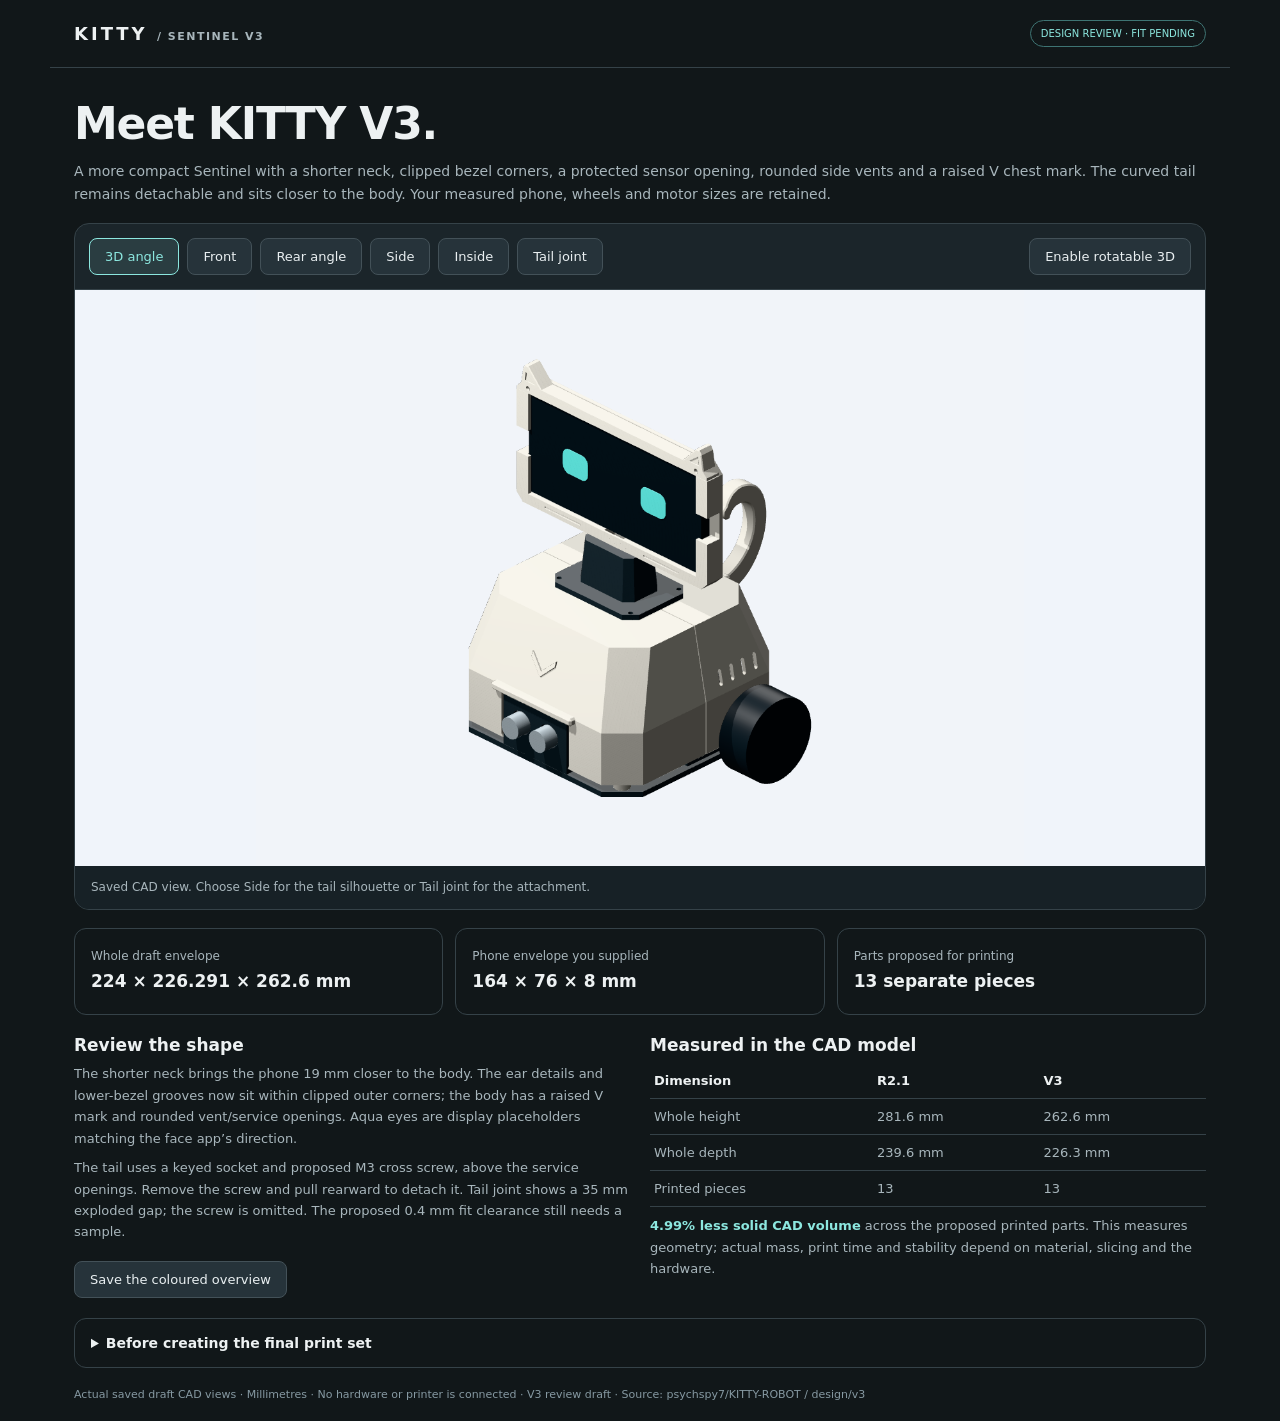
==== design/v3/review/index.html @ 89db3e9a "Build compact KITTY V3 with measured geometry improvements" ====
<!doctype html>
<html lang="en">
<head>
<meta charset="utf-8">
<meta name="viewport" content="width=device-width,initial-scale=1">
<title>KITTY V3 · Compact Sentinel</title>
<style>
:root{font-family:system-ui,-apple-system,"Segoe UI",sans-serif;color:#edf1f2;background:#111719;--amber:#8ce7df;--muted:#a8b6bc;--line:#354248}
*{box-sizing:border-box}body{margin:0}header,main,footer{max-width:1180px;margin:auto;padding:20px 24px}header{display:flex;align-items:center;justify-content:space-between;border-bottom:1px solid var(--line);gap:12px}.brand{font-size:18px;letter-spacing:3px;font-weight:750}.brand small{font-size:11px;color:var(--muted);letter-spacing:1.5px}.badge{font-size:10px;color:var(--amber);border:1px solid #3e7473;border-radius:30px;padding:7px 10px;white-space:nowrap}h1{font-size:clamp(28px,5vw,44px);line-height:1.1;letter-spacing:-1.2px;margin:12px 0}p{font-size:14px;line-height:1.6;color:var(--muted);margin:8px 0}.intro{margin-bottom:18px}.review{border:1px solid var(--line);border-radius:15px;overflow:hidden;background:#1b252a}.view-radio{position:absolute;opacity:0;pointer-events:none}.views{display:flex;flex-wrap:wrap;align-items:center;gap:8px;padding:14px;border-bottom:1px solid var(--line)}button,.views label,a.save{font:inherit;font-size:13px;border:1px solid #435158;border-radius:8px;padding:10px 15px;color:#e9eff1;background:#26333a;cursor:pointer;text-decoration:none}button:hover,.views label:hover,a.save:hover{border-color:var(--amber)}button:disabled{opacity:.55;cursor:default}button:focus-visible,a:focus-visible,.view-radio:focus-visible~.views{outline:3px solid var(--amber);outline-offset:3px}.views .spacer{flex:1}#view-iso:checked~.views label[for=view-iso],#view-front:checked~.views label[for=view-front],#view-rear:checked~.views label[for=view-rear],#view-inside:checked~.views label[for=view-inside],#view-side:checked~.views label[for=view-side],#view-joint:checked~.views label[for=view-joint]{background:#8ce7df20;color:var(--amber);border-color:var(--amber)}.stage{height:clamp(380px,64vh,760px);position:relative;background:#f0f4fa}.stage figure{display:none;margin:0;height:100%;width:100%;align-items:center;justify-content:center}.stage img{display:block;max-width:100%;height:100%;object-fit:contain}#view-iso:checked~.stage .iso,#view-front:checked~.stage .front,#view-rear:checked~.stage .rear,#view-inside:checked~.stage .inside,#view-side:checked~.stage .side,#view-joint:checked~.stage .joint{display:flex}.stage canvas{display:none;width:100%;height:100%;touch-action:none;cursor:grab}.stage canvas:active{cursor:grabbing}.review.interactive .stage figure{display:none!important}.review.interactive canvas{display:block}.orbit{display:none;flex-wrap:wrap;gap:8px;padding:12px 15px;border-top:1px solid var(--line)}.review.interactive .orbit{display:flex}.orbit span{font-size:12px;color:var(--muted);align-self:center}.state{padding:12px 16px;margin:0;background:#172126;font-size:12px;min-height:42px}.facts{display:grid;grid-template-columns:repeat(3,minmax(0,1fr));gap:12px;margin:18px 0}.fact{padding:16px;border:1px solid var(--line);border-radius:12px}.fact strong{display:block;font-size:17px;margin:7px 0}.fact span{font-size:12px;color:var(--muted)}.below{display:grid;grid-template-columns:1fr 1fr;gap:20px;margin:20px 0}.below h2{font-size:17px;margin:0 0 8px}.below p,.below li{font-size:13px;color:var(--muted);line-height:1.65}.below ul{padding-left:20px}.metrics table{width:100%;border-collapse:collapse;font-size:13px;color:var(--muted)}.metrics th,.metrics td{text-align:left;padding:10px 4px;border-bottom:1px solid var(--line)}.metrics th{color:#edf1f2}.metrics strong{color:var(--amber)}details{border:1px solid var(--line);padding:16px;border-radius:12px}summary{cursor:pointer;font-size:14px;font-weight:650}.save{display:inline-block;margin-top:10px}footer{font-size:11px;color:#8699a2;padding-top:0}noscript p{padding:12px 16px;margin:0}.no-mesh #enable3d{display:none}
@media(max-width:650px){header,main,footer{padding-left:14px;padding-right:14px}.brand small{display:none}.views{gap:6px;padding:10px}.views label,button{font-size:12px;padding:9px 11px}.views .spacer{display:none}.stage{height:440px}.stage figure:not(.joint) img{width:100%;object-fit:cover}.facts{grid-template-columns:1fr;gap:8px}.fact{padding:11px 14px;display:flex;gap:10px;justify-content:space-between;align-items:center}.fact strong{font-size:14px;margin:0}.fact span{font-size:11px}.below{grid-template-columns:1fr}.orbit span{width:100%}}
</style>
</head>
<body class="">
<header><div class="brand">KITTY <small>/ SENTINEL V3</small></div><span class="badge">DESIGN REVIEW · FIT PENDING</span></header>
<main>
<div class="intro"><h1>Meet KITTY V3.</h1><p>A more compact Sentinel with a shorter neck, clipped bezel corners, a protected sensor opening, rounded side vents and a raised V chest mark. The curved tail remains detachable and sits closer to the body. Your measured phone, wheels and motor sizes are retained.</p></div>
<section class="review" id="review" aria-label="Robot design review">
<input class="view-radio" id="view-iso" type="radio" name="view" checked>
<input class="view-radio" id="view-front" type="radio" name="view">
<input class="view-radio" id="view-rear" type="radio" name="view">
<input class="view-radio" id="view-inside" type="radio" name="view">
<input class="view-radio" id="view-side" type="radio" name="view">
<input class="view-radio" id="view-joint" type="radio" name="view">
<div class="views" role="group" aria-label="Choose a view"><label for="view-iso">3D angle</label><label for="view-front">Front</label><label for="view-rear">Rear angle</label><label for="view-side">Side</label><label for="view-inside">Inside</label><label for="view-joint">Tail joint</label><span class="spacer"></span><button id="enable3d" type="button" disabled>Enable rotatable 3D</button></div>
<div class="stage" id="stage">
<figure class="iso"><img src="[data-uri]" alt="Complete KITTY V3 draft from the front corner: landscape phone frame, passive cat corners, broad fixed neck, faceted body, two drive wheels and front sonar"></figure>
<figure class="front"><img src="[data-uri]" alt="Front view of the complete KITTY V3 draft"></figure>
<figure class="rear"><img src="[data-uri]" alt="Rear corner view of V3, showing the curved detachable tail, keyed socket and lower service openings"></figure>
<figure class="inside"><img src="[data-uri]" alt="Interior view with the covers hidden, showing motor mounts, low battery tray and raised electronics deck"></figure>
<figure class="side"><img src="[data-uri]" alt="Side view showing the upright curved tail at the rear of the refined faceted body"></figure>
<figure class="joint"><img src="[data-uri]" alt="Exploded tail connection: tail pulled 35 mm rearward from the keyed rear-cover socket, with cross-screw bores visible"></figure>
<canvas id="canvas" tabindex="0" aria-label="Interactive robot model. Drag to rotate; scroll or pinch to zoom. Arrow keys rotate; plus/minus zoom; Home resets."></canvas>
</div>
<div class="orbit"><button id="reset" type="button">Reset view</button><button id="zoomIn" type="button" aria-label="Zoom in">Zoom +</button><button id="zoomOut" type="button" aria-label="Zoom out">Zoom −</button><span>Drag to rotate · Scroll / pinch to zoom · Choose a saved view to leave 3D</span></div>
<p class="state" id="state" role="status">Saved CAD view. Choose Side for the tail silhouette or Tail joint for the attachment.</p>
<noscript><p>The saved views above work with JavaScript disabled. Only rotatable 3D needs JavaScript.</p></noscript>
</section>
<div class="facts"><div class="fact"><span>Whole draft envelope</span><strong>224 × 226.291 × 262.6 mm</strong></div><div class="fact"><span>Phone envelope you supplied</span><strong>164 × 76 × 8 mm</strong></div><div class="fact"><span>Parts proposed for printing</span><strong>13 separate pieces</strong></div></div>
<div class="below"><section><h2>Review the shape</h2><p>The shorter neck brings the phone 19 mm closer to the body. The ear details and lower-bezel grooves now sit within clipped outer corners; the body has a raised V mark and rounded vent/service openings. Aqua eyes are display placeholders matching the face app’s direction.</p><p>The tail uses a keyed socket and proposed M3 cross screw, above the service openings. Remove the screw and pull rearward to detach it. Tail joint shows a 35 mm exploded gap; the screw is omitted. The proposed 0.4 mm fit clearance still needs a sample.</p><a class="save" href="[data-uri]" download="KITTY-V3-DRAFT.png">Save the coloured overview</a></section><section class="metrics"><h2>Measured in the CAD model</h2><table><thead><tr><th>Dimension</th><th>R2.1</th><th>V3</th></tr></thead><tbody><tr><td>Whole height</td><td>281.6 mm</td><td>262.6 mm</td></tr><tr><td>Whole depth</td><td>239.6 mm</td><td>226.3 mm</td></tr><tr><td>Printed pieces</td><td>13</td><td>13</td></tr></tbody></table><p><strong>4.99% less solid CAD volume</strong> across the proposed printed parts. This measures geometry; actual mass, print time and stability depend on material, slicing and the hardware.</p></section></div><details><summary>Before creating the final print set</summary><p>The draft uses your 62 mm wheel diameter and 61 × 20 mm motor length/width. We still need motor height and shaft position, wheel hub fit, caster, AA holder, phone case/camera access, and printer bed/material/nozzle.</p><p>Each part needs fit and slicer/support review. The complete robot includes visual stand-ins for bought components; it is not a single object to print. Design approval and physical fit approval are separate steps.</p></details>
</main>
<footer>Actual saved draft CAD views · Millimetres · No hardware or printer is connected · V3 review draft · Source: psychspy7/KITTY-ROBOT / design/v3</footer>
<script id="mesh-data" type="application/octet-stream">[base64]/zBDW/AAAAAAAAfMIAAKDCAACAQQAApsIAAHDCAACgQQAApsIAAHDCAACAQQAA8wQ1v/MENb8AAAAAAAB8wgAAoMIAAIBBAAB8wgAAoMIAAKBBAACmwgAAcMIAAKBBAADzBDU/8wQ1vwAAAAAAAKZCAABwwgAAgEEAAHxCAACgwgAAoEEAAHxCAACgwgAAgEEAAPMENT/zBDW/AAAAAAAApkIAAHDCAACAQQAApkIAAHDCAACgQQAAfEIAAKDCAACgQQAAAAAAgAAAAIAAAIC/F2+Kwr9fhMIAAIBBAAB8wgAAoMIAAIBBAACmwgAAcMIAAIBBAAAAAAAAAAAAAAAAgL8Xb4rCv1+EwgAAgEG/X4rCF2+EwgAAgEEAAHzCAACgwgAAgEEAAAAAAIAAAACAAACAvwx+isIGUITCAACAQRdvisK/X4TCAACAQQAApsIAAHDCAACAQQAAAAAAgAAAAIAAAIC/BlCKwgx+hMIAAIBBAAB8wgAAoMIAAIBBv1+KwhdvhMIAAIBBAAAAAACAAAAAgAAAgL+cjIrC7j+EwgAAgEEMforCBlCEwgAAgEEAAKbCAABwwgAAgEEAAAAAAIAAAACAAACAv+4/isKcjITCAACAQQAAfMIAAKDCAACAQQZQisIMfoTCAACAQQAAAAAAgAAAAIAAAIC/xJqKwnsvhMIAAIBBnIyKwu4/hMIAAIBBAACmwgAAcMIAAIBBAAAAAACAAAAAgAAAgL97L4rCxJqEwgAAgEEAAHzCAACgwgAAgEHuP4rCnIyEwgAAgEEAAAAAAIAAAACAAACAv4KoisKvHoTCAACAQcSaisJ7L4TCAACAQQAApsIAAHDCAACAQQAAAAAAgAAAAIAAAIC/rx6KwoKohMIAAIBBAAB8wgAAoMIAAIBBey+KwsSahMIAAIBBAAAAAACAAAAAgAAAgL/TtYrCjQ2EwgAAgEGCqIrCrx6EwgAAgEEAAKbCAABwwgAAgEEAAAAAAIAAAACAAACAv40NisLTtYTCAACAQQAAfMIAAKDCAACAQa8eisKCqITCAACAQQAAAAAAgAAAAIAAAIC/tsKKwhf8g8IAAIBB07WKwo0NhMIAAIBBAACmwgAAcMIAAIBBAAAAAACAAAAAgAAAgL8X/InCtsKEwgAAgEEAAHzCAACgwgAAgEGNDYrC07WEwgAAgEEAAAAAAIAAAACAAACAvynPisJQ6oPCAACAQbbCisIX/IPCAACAQQAApsIAAHDCAACAQQAAAAAAgAAAAIAAAIC/UOqJwinPhMIAAIBBAAB8wgAAoMIAAIBBF/yJwrbChMIAAIBBAAAAAACAAAAAgAAAgL8p24rCO9iDwgAAgEEpz4rCUOqDwgAAgEEAAKbCAABwwgAAgEEAAAAAAIAAAACAAACAvzvYicIp24TCAACAQQAAfMIAAKDCAACAQVDqicIpz4TCAACAQQAAAAAAgAAAAIAAAIC/tOaKwtvFg8IAAIBBKduKwjvYg8IAAIBBAACmwgAAcMIAAIBBAAAAAACAAAAAgAAAgL/bxYnCtOaEwgAAgEEAAHzCAACgwgAAgEE72InCKduEwgAAgEEAAAAAAIAAAACAAACAv8rxisIzs4PCAACAQbTmisLbxYPCAACAQQAApsIAAHDCAACAQQAAAAAAgAAAAIAAAIC/M7OJwsrxhMIAAIBBAAB8wgAAoMIAAIBB28WJwrTmhMIAAIBBAAAAAACAAAAAgAAAgL9GoInCZ/yEwgAAgEEAAHzCAACgwgAAgEEzs4nCyvGEwgAAgEEAAAAAAIAAAACAAACAv2f8isJGoIPCAACAQcrxisIzs4PCAACAQQAApsIAAHDCAACAQQAAAAAAgAAAAIAAAIC/iwaLwhaNg8IAAIBBZ/yKwkagg8IAAIBBAACmwgAAcMIAAIBBAAAAAACAAAAAgAAAgL8WjYnCiwaFwgAAgEEAAHzCAACgwgAAgEFGoInCZ/yEwgAAgEEAAAAAAIAAAACAAACAvzQQi8KneYPCAACAQYsGi8IWjYPCAACAQQAApsIAAHDCAACAQQAAAAAAgAAAAIAAAIC/p3mJwjQQhcIAAIBBAAB8wgAAoMIAAIBBFo2JwosGhcIAAIBBAAAAAACAAAAAgAAAgL9gGYvC/GWDwgAAgEE0EIvCp3mDwgAAgEEAAKbCAABwwgAAgEEAAAAAAIAAAACAAACAv/xlicJgGYXCAACAQQAAfMIAAKDCAACAQad5icI0EIXCAACAQQAAAAAAgAAAAIAAAIC/DiKLwhhSg8IAAIBBYBmLwvxlg8IAAIBBAACmwgAAcMIAAIBBAAAAAACAAAAAgAAAgL8YUonCDiKFwgAAgEEAAHzCAACgwgAAgEH8ZYnCYBmFwgAAgEEAAAAAAIAAAACAAACAvzwqi8L+PYPCAACAQQ4ii8IYUoPCAACAQQAApsIAAHDCAACAQQAAAAAAgAAAAIAAAIC//j2JwjwqhcIAAIBBAAB8wgAAoMIAAIBBGFKJwg4ihcIAAIBBAAAAAACAAAAAgAAAgL/pMYvCsimDwgAAgEE8KovC/j2DwgAAgEEAAKbCAABwwgAAgEEAAAAAAIAAAACAAACAv7IpicLpMYXCAACAQQAAfMIAAKDCAACAQf49icI8KoXCAACAQQAAAAAAgAAAAIAAAIC/EzmLwjYVg8IAAIBB6TGLwrIpg8IAAIBBAACmwgAAcMIAAIBBAAAAAACAAAAAgAAAgL82FYnCEzmFwgAAgEEAAHzCAACgwgAAgEGyKYnC6TGFwgAAgEEAAAAAAIAAAACAAACAv7s/i8KOAIPCAACAQRM5i8I2FYPCAACAQQAApsIAAHDCAACAQQAAAAAAgAAAAIAAAIC/jgCJwrs/hcIAAIBBAAB8wgAAoMIAAIBBNhWJwhM5hcIAAIBBAAAAAACAAAAAgAAAgL/eRYvCveuCwgAAgEG7P4vCjgCDwgAAgEEAAKbCAABwwgAAgEEAAAAAAIAAAACAAACAv73riMLeRYXCAACAQQAAfMIAAKDCAACAQY4AicK7P4XCAACAQQAAAAAAgAAAAIAAAIC/fEuLwsfWgsIAAIBB3kWLwr3rgsIAAIBBAACmwgAAcMIAAIBBAAAAAACAAAAAgAAAgL/H1ojCfEuFwgAAgEEAAHzCAACgwgAAgEG964jC3kWFwgAAgEEAAAAAAIAAAACAAACAv5RQi8KvwYLCAACAQXxLi8LH1oLCAACAQQAApsIAAHDCAACAQQAAAAAAgAAAAIAAAIC/r8GIwpRQhcIAAIBBAAB8wgAAoMIAAIBBx9aIwnxLhcIAAIBBAAAAAACAAAAAgAAAgL8kVYvCd6yCwgAAgEGUUIvCr8GCwgAAgEEAAKbCAABwwgAAgEEAAAAAAIAAAACAAACAv3esiMIkVYXCAACAQQAAfMIAAKDCAACAQa/BiMKUUIXCAACAQQAAAAAAgAAAAIAAAIC/LVmLwiWXgsIAAIBBJFWLwnesgsIAAIBBAACmwgAAcMIAAIBBAAAAAACAAAAAgAAAgL8ll4jCLVmFwgAAgEEAAHzCAACgwgAAgEF3rIjCJFWFwgAAgEEAAAAAAIAAAACAAACAv65ci8K6gYLCAACAQS1Zi8Ill4LCAACAQQAApsIAAHDCAACAQQAAAAAAgAAAAIAAAIC/uoGIwq5chcIAAIBBAAB8wgAAoMIAAIBBJZeIwi1ZhcIAAIBBAAAAAACAAAAAgAAAgL+lX4vCO2yCwgAAgEGuXIvCuoGCwgAAgEEAAKbCAABwwgAAgEEAAAAAAIAAAACAAACAvztsiMKlX4XCAACAQQAAfMIAAKDCAACAQbqBiMKuXIXCAACAQQAAAAAAgAAAAIAAAIC/E2KLwqpWgsIAAIBBpV+LwjtsgsIAAIBBAACmwgAAcMIAAIBBAAAAAACAAAAAgAAAgL+qVojCE2KFwgAAgEEAAHzCAACgwgAAgEE7bIjCpV+FwgAAgEEAAAAAAIAAAACAAACAv/dji8IMQYLCAACAQRNii8KqVoLCAACAQQAApsIAAHDCAACAQQAAAAAAgAAAAIAAAIC/DEGIwvdjhcIAAIBBAAB8wgAAoMIAAIBBqlaIwhNihcIAAIBBAAAAAACAAAAAgAAAgL9RZYvCYyuCwgAAgEH3Y4vCDEGCwgAAgEEAAKbCAABwwgAAgEEAAAAAAIAAAACAAACAv2MriMJRZYXCAACAQQAAfMIAAKDCAACAQQxBiML3Y4XCAACAQQAAAAAAgAAAAIAAAIC/IWaLwrMVgsIAAIBBUWWLwmMrgsIAAIBBAACmwgAAcMIAAIBBAAAAAACAAAAAgAAAgL+zFYjCIWaFwgAAgEEAAHzCAACgwgAAgEFjK4jCUWWFwgAAgEEAAAAAAIAAAACAAACAv2Zmi8IAAILCAACAQSFmi8KzFYLCAACAQQAApsIAAHDCAACAQQAAAAAAgAAAAIAAAIC/AACIwmZmhcIAAIBBAAB8wgAAoMIAAIBBsxWIwiFmhcIAAIBBAAAAAACAAAAAAAAAgL8hZovCTeqBwgAAgEFmZovCAACCwgAAgEEAAKbCAABwwgAAgEEAAAAAAAAAAACAAACAv03qh8IhZoXCAACAQQAAfMIAAKDCAACAQQAAiMJmZoXCAACAQQAAAAAAgAAAAAAAAIC/UWWLwp3UgcIAAIBBIWaLwk3qgcIAAIBBAACmwgAAcMIAAIBBAAAAAAAAAAAAgAAAgL+d1IfCUWWFwgAAgEEAAHzCAACgwgAAgEFN6ofCIWaFwgAAgEEAAAAAAIAAAAAAAACAv/dji8L0voHCAACAQVFli8Kd1IHCAACAQQAApsIAAHDCAACAQQAAAAAAAAAAAIAAAIC/9L6HwvdjhcIAAIBBAAB8wgAAoMIAAIBBndSHwlFlhcIAAIBBAAAAAACAAAAAAAAAgL8TYovCVqmBwgAAgEH3Y4vC9L6BwgAAgEEAAKbCAABwwgAAgEEAAAAAAAAAAACAAACAv1aph8ITYoXCAACAQQAAfMIAAKDCAACAQfS+h8L3Y4XCAACAQQAAAAAAgAAAAAAAAIC/pV+LwsWTgcIAAIBBE2KLwlapgcIAAIBBAACmwgAAcMIAAIBBAAAAAAAAAAAAgAAAgL/Fk4fCpV+FwgAAgEEAAHzCAACgwgAAgEFWqYfCE2KFwgAAgEEAAAAAAIAAAAAAAACAv65ci8JGfoHCAACAQaVfi8LFk4HCAACAQQAApsIAAHDCAACAQQAAAAAAAAAAAIAAAIC/Rn6Hwq5chcIAAIBBAAB8wgAAoMIAAIBBxZOHwqVfhcIAAIBBAAAAAACAAAAAAAAAgL8tWYvC22iBwgAAgEGuXIvCRn6BwgAAgEEAAKbCAABwwgAAgEEAAAAAAAAAAACAAACAv9toh8ItWYXCAACAQQAAfMIAAKDCAACAQUZ+h8KuXIXCAACAQQAAAAAAgAAAAAAAAIC/JFWLwolTgcIAAIBBLVmLwttogcIAAIBBAACmwgAAcMIAAIBBAAAAAAAAAAAAgAAAgL+JU4fCJFWFwgAAgEEAAHzCAACgwgAAgEHbaIfCLVmFwgAAgEEAAAAAAIAAAAAAAACAv5RQi8JRPoHCAACAQSRVi8KJU4HCAACAQQAApsIAAHDCAACAQQAAAAAAAAAAAIAAAIC/UT6HwpRQhcIAAIBBAAB8wgAAoMIAAIBBiVOHwiRVhcIAAIBBAAAAAACAAAAAAAAAgL98S4vCOSmBwgAAgEGUUIvCUT6BwgAAgEEAAKbCAABwwgAAgEEAAAAAAAAAAACAAACAvzkph8J8S4XCAACAQQAAfMIAAKDCAACAQVE+h8KUUIXCAACAQQAAAAAAgAAAAAAAAIC/3kWLwkMUgcIAAIBBfEuLwjkpgcIAAIBBAACmwgAAcMIAAIBBAAAAAAAAAAAAgAAAgL9DFIfC3kWFwgAAgEEAAHzCAACgwgAAgEE5KYfCfEuFwgAAgEEAAAAAAIAAAAAAAACAv7s/i8Jy/4DCAACAQd5Fi8JDFIHCAACAQQAApsIAAHDCAACAQQAAAAAAAAAAAIAAAIC/cv+Gwrs/hcIAAIBBAAB8wgAAoMIAAIBBQxSHwt5FhcIAAIBBAAAAAACAAAAAAAAAgL8TOYvCyuqAwgAAgEG7P4vCcv+AwgAAgEEAAKbCAABwwgAAgEEAAAAAAAAAAACAAACAv8rqhsITOYXCAACAQQAAfMIAAKDCAACAQXL/hsK7P4XCAACAQQAAAAAAgAAAAAAAAIC/6TGLwk7WgMIAAIBBEzmLwsrqgMIAAIBBAACmwgAAcMIAAIBBAAAAAAAAAAAAgAAAgL9O1obC6TGFwgAAgEEAAHzCAACgwgAAgEHK6obCEzmFwgAAgEEAAAAAAIAAAAAAAACAvzwqi8ICwoDCAACAQekxi8JO1oDCAACAQQAApsIAAHDCAACAQQAAAAAAAAAAAIAAAIC/AsKGwjwqhcIAAIBBAAB8wgAAoMIAAIBBTtaGwukxhcIAAIBBAAAAAACAAAAAAAAAgL8OIovC6K2AwgAAgEE8KovCAsKAwgAAgEEAAKbCAABwwgAAgEEAAAAAAAAAAACAAACAv+ithsIOIoXCAACAQQAAfMIAAKDCAACAQQLChsI8KoXCAACAQQAAAAAAgAAAAAAAAIC/YBmLwgSagMIAAIBBDiKLwuitgMIAAIBBAACmwgAAcMIAAIBBAAAAAAAAAAAAgAAAgL8EmobCYBmFwgAAgEEAAHzCAACgwgAAgEHorYbCDiKFwgAAgEEAAAAAAIAAAAAAAACAvzQQi8JZhoDCAACAQWAZi8IEmoDCAACAQQAApsIAAHDCAACAQQAAAAAAAAAAAIAAAIC/WYaGwjQQhcIAAIBBAAB8wgAAoMIAAIBBBJqGwmAZhcIAAIBBAAAAAACAAAAAAAAAgL+LBovC6nKAwgAAgEE0EIvCWYaAwgAAgEEAAKbCAABwwgAAgEEAAAAAAAAAAACAAACAv+pyhsKLBoXCAACAQQAAfMIAAKDCAACAQVmGhsI0EIXCAACAQQAAAAAAgAAAAAAAAIC/Z/yKwrpfgMIAAIBBiwaLwupygMIAAIBBAACmwgAAcMIAAIBBAAAAAAAAAAAAgAAAgL+6X4bCZ/yEwgAAgEEAAHzCAACgwgAAgEHqcobCiwaFwgAAgEEAAAAAAIAAAAAAAACAv8rxisLNTIDCAACAQWf8isK6X4DCAACAQQAApsIAAHDCAACAQQAAAAAAAAAAAIAAAIC/zUyGwsrxhMIAAIBBAAB8wgAAoMIAAIBBul+Gwmf8hMIAAIBBAAAAAACAAAAAAAAAgL+05orCJTqAwgAAgEHK8YrCzUyAwgAAgEEAAKbCAABwwgAAgEEAAAAAAAAAAACAAACAvyU6hsK05oTCAACAQQAAfMIAAKDCAACAQc1MhsLK8YTCAACAQQAAAAAAgAAAAAAAAIC/KduKwsUngMIAAIBBtOaKwiU6gMIAAIBBAACmwgAAcMIAAIBBAAAAAAAAAAAAgAAAgL/FJ4bCKduEwgAAgEEAAHzCAACgwgAAgEElOobCtOaEwgAAgEEAAAAAAIAAAAAAAACAvynPisKwFYDCAACAQSnbisLFJ4DCAACAQQAApsIAAHDCAACAQQAAAAAAAAAAAIAAAIC/sBWGwinPhMIAAIBBAAB8wgAAoMIAAIBBxSeGwinbhMIAAIBBAAAAAACAAAAAAAAAgL+2worC6QOAwgAAgEEpz4rCsBWAwgAAgEEAAKbCAABwwgAAgEEAAAAAAAAAAACAAACAv+kDhsK2woTCAACAQQAAfMIAAKDCAACAQbAVhsIpz4TCAACAQQAAAAAAgAAAAAAAAIC/07WKwubkf8IAAIBBtsKKwukDgMIAAIBBAACmwgAAcMIAAIBBAAAAAAAAAAAAgAAAgL9z8oXC07WEwgAAgEEAAHzCAACgwgAAgEHpA4bCtsKEwgAAgEEAAAAAAIAAAAAAAACAv4KoisKhwn/CAACAQdO1isLm5H/CAACAQQAApsIAAHDCAACAQQAAAAAAAAAAAIAAAIC/UeGFwoKohMIAAIBBAAB8wgAAoMIAAIBBc/KFwtO1hMIAAIBBAAAAAACAAAAAAAAAgL/EmorCCaF/wgAAgEGCqIrCocJ/wgAAgEEAAKbCAABwwgAAgEEAAAAAAAAAAACAAACAv4XQhcLEmoTCAACAQQAAfMIAAKDCAACAQVHhhcKCqITCAACAQQAAAAAAgAAAAAAAAIC/nIyKwiOAf8IAAIBBxJqKwgmhf8IAAIBBAACmwgAAcMIAAIBBAAAAAAAAAAAAgAAAgL8SwIXCnIyEwgAAgEEAAHzCAACgwgAAgEGF0IXCxJqEwgAAgEEAAAAAAIAAAAAAAACAvwx+isL1X3/CAACAQZyMisIjgH/CAACAQQAApsIAAHDCAACAQQAAAAAAAAAAAIAAAIC/+q+Fwgx+hMIAAIBBAAB8wgAAoMIAAIBBEsCFwpyMhMIAAIBBAAAAAACAAAAAAAAAgL8Xb4rCgkB/wgAAgEEMforC9V9/wgAAgEEAAKbCAABwwgAAgEEAAAAAAAAAAACAAACAv0GghcIXb4TCAACAQQAAfMIAAKDCAACAQfqvhcIMfoTCAACAQQAAAAAAgAAAAAAAAIC/v1+KwtIhf8IAAIBBF2+KwoJAf8IAAIBBAACmwgAAcMIAAIBBAAAAAAAAAAAAgAAAgL/pkIXCv1+EwgAAgEEAAHzCAACgwgAAgEFBoIXCF2+EwgAAgEEAAAAAAIAAAAAAAACAvwZQisLnA3/CAACAQb9fisLSIX/CAACAQQAApsIAAHDCAACAQQAAAAAAAAAAAIAAAIC/9IGFwgZQhMIAAIBBAAB8wgAAoMIAAIBB6ZCFwr9fhMIAAIBBAAAAAACAAAAAAAAAgL/uP4rCyOZ+wgAAgEEGUIrC5wN/wgAAgEEAAKbCAABwwgAAgEEAAAAAAAAAAACAAACAv2RzhcLuP4TCAACAQQAAfMIAAKDCAACAQfSBhcIGUITCAACAQQAAAAAAgAAAAAAAAIC/ey+KwnjKfsIAAIBB7j+KwsjmfsIAAIBBAACmwgAAcMIAAIBBAAAAAAAAAAAAgAAAgL88ZYXCey+EwgAAgEEAAHzCAACgwgAAgEFkc4XC7j+EwgAAgEEAAAAAAIAAAAAAAACAv68eisL9rn7CAACAQXsvisJ4yn7CAACAQQAApsIAAHDCAACAQQAAAAAAAAAAAIAAAIC/fleFwq8ehMIAAIBBAAB8wgAAoMIAAIBBPGWFwnsvhMIAAIBBAAAAAACAAAAAAAAAgL+NDYrCWpR+wgAAgEGvHorC/a5+wgAAgEEAAKbCAABwwgAAgEEAAAAAAAAAAACAAACAvy1KhcKNDYTCAACAQQAAfMIAAKDCAACAQX5XhcKvHoTCAACAQQAAAAAAgAAAAAAAAIC/F/yJwpR6fsIAAIBBjQ2KwlqUfsIAAIBBAACmwgAAcMIAAIBBAAAAAAAAAAAAgAAAgL9KPYXCF/yDwgAAgEEAAHzCAACgwgAAgEEtSoXCjQ2EwgAAgEEAAAAAAIAAAAAAAACAv1DqicKvYX7CAACAQRf8icKUen7CAACAQQAApsIAAHDCAACAQQAAAAAAAAAAAIAAAIC/1zCFwlDqg8IAAIBBAAB8wgAAoMIAAIBBSj2Fwhf8g8IAAIBBAAAAAACAAAAAAAAAgL872InCr0l+wgAAgEFQ6onCr2F+wgAAgEEAAKbCAABwwgAAgEEAAAAAAAAAAACAAACAv9ckhcI72IPCAACAQQAAfMIAAKDCAACAQdcwhcJQ6oPCAACAQQAAAAAAgAAAAAAAAIC/28WJwpcyfsIAAIBBO9iJwq9JfsIAAIBBAACmwgAAcMIAAIBBAAAAAAAAAAAAgAAAgL9MGYXC28WDwgAAgEEAAHzCAACgwgAAgEHXJIXCO9iDwgAAgEEAAAAAAIAAAAAAAACAvzOzicJsHH7CAACAQdvFicKXMn7CAACAQQAApsIAAHDCAACAQQAAAAAAAAAAAIAAAIC/Ng6FwjOzg8IAAIBBAAB8wgAAoMIAAIBBTBmFwtvFg8IAAIBBAAAAAACAAAAAAAAAgL9GoInCMQd+wgAAgEEzs4nCbBx+wgAAgEEAAKbCAABwwgAAgEEAAAAAAAAAAACAAACAv5kDhcJGoIPCAACAQQAAfMIAAKDCAACAQTYOhcIzs4PCAACAQQAAAAAAgAAAAAAAAIC/Fo2JwunyfcIAAIBBRqCJwjEHfsIAAIBBAACmwgAAcMIAAIBBAAAAAAAAAAAAgAAAgL91+YTCFo2DwgAAgEEAAHzCAACgwgAAgEGZA4XCRqCDwgAAgEEAAAAAAIAAAAAAAACAv6d5icKY333CAACAQRaNicLp8n3CAACAQQAApsIAAHDCAACAQQAAAAAAAAAAAIAAAIC/zO+Ewqd5g8IAAIBBAAB8wgAAoMIAAIBBdfmEwhaNg8IAAIBBAAAAAACAAAAAAAAAgL/8ZYnCQM19wgAAgEGneYnCmN99wgAAgEEAAKbCAABwwgAAgEEAAAAAAAAAAACAAACAv6DmhML8ZYPCAACAQQAAfMIAAKDCAACAQczvhMKneYPCAACAQQAAAAAAgAAAAAAAAIC/GFKJwuW7fcIAAIBB/GWJwkDNfcIAAIBBAACmwgAAcMIAAIBBAAAAAAAAAAAAgAAAgL/y3YTCGFKDwgAAgEEAAHzCAACgwgAAgEGg5oTC/GWDwgAAgEEAAAAAAIAAAAAAAACAv/49icKJq33CAACAQRhSicLlu33CAACAQQAApsIAAHDCAACAQQAAAAAAAAAAAIAAAIC/xNWEwv49g8IAAIBBAAB8wgAAoMIAAIBB8t2EwhhSg8IAAIBBAAAAAACAAAAAAAAAgL+yKYnCL5x9wgAAgEH+PYnCiat9wgAAgEEAAKbCAABwwgAAgEEAAAAAAAAAAACAAACAvxfOhMKyKYPCAACAQQAAfMIAAKDCAACAQcTVhML+PYPCAACAQQAAAAAAgAAAAAAAAIC/NhWJwtmNfcIAAIBBsimJwi+cfcIAAIBBAACmwgAAcMIAAIBBAAAAAAAAAAAAgAAAgL/txoTCNhWDwgAAgEEAAHzCAACgwgAAgEEXzoTCsimDwgAAgEEAAAAAAIAAAAAAAACAv44AicKKgH3CAACAQTYVicLZjX3CAACAQQAApsIAAHDCAACAQQAAAAAAAAAAAIAAAIC/RcCEwo4Ag8IAAIBBAAB8wgAAoMIAAIBB7caEwjYVg8IAAIBBAAAAAACAAAAAAAAAgL+964jCRHR9wgAAgEGOAInCioB9wgAAgEEAAKbCAABwwgAAgEEAAAAAAAAAAACAAACAvyK6hMK964LCAACAQQAAfMIAAKDCAACAQUXAhMKOAIPCAACAQQAAAAAAgAAAAAAAAIC/x9aIwghpfcIAAIBBveuIwkR0fcIAAIBBAACmwgAAcMIAAIBBAAAAAAAAAAAAgAAAgL+EtITCx9aCwgAAgEEAAHzCAACgwgAAgEEiuoTCveuCwgAAgEEAAAAAAIAAAAAAAACAv6/BiMLYXn3CAACAQcfWiMIIaX3CAACAQQAApsIAAHDCAACAQQAAAAAAAAAAAIAAAIC/bK+Ewq/BgsIAAIBBAAB8wgAAoMIAAIBBhLSEwsfWgsIAAIBBAAAAAACAAAAAAAAAgL93rIjCt1V9wgAAgEGvwYjC2F59wgAAgEEAAKbCAABwwgAAgEEAAAAAAAAAAACAAACAv9yqhMJ3rILCAACAQQAAfMIAAKDCAACAQWyvhMKvwYLCAACAQQAAAAAAgAAAAAAAAIC/JZeIwqZNfcIAAIBBd6yIwrdVfcIAAIBBAACmwgAAcMIAAIBBAAAAAAAAAAAAgAAAgL/TpoTCJZeCwgAAgEEAAHzCAACgwgAAgEHcqoTCd6yCwgAAgEEAAAAAAIAAAAAAAACAv7qBiMKlRn3CAACAQSWXiMKmTX3CAACAQQAApsIAAHDCAACAQQAAAAAAgAAAAAAAAIC/O2yIwrZAfcIAAIBBuoGIwqVGfcIAAIBBAACmwgAAcMIAAIBBAAAAAACAAAAAAAAAgL+qVojC2jt9wgAAgEE7bIjCtkB9wgAAgEEAAKbCAABwwgAAgEEAAAAAAAAAAACAAACAv1280cG/X5LCAACAQft+0cEXb5LCAACAQQAAfMIAAKDCAACAQQAAAAAAgAAAAAAAAIC/F0DRwQx+ksIAAIBBAAB8wgAAoMIAAIBB+37RwRdvksIAAIBBAAAAAAAAAAAAgAAAgL8y+NHBBlCSwgAAgEFdvNHBv1+SwgAAgEEAAHzCAACgwgAAgEEAAAAAAIAAAAAAAACAv7r/0MGcjJLCAACAQQAAfMIAAKDCAACAQRdA0cEMfpLCAACAQQAAAAAAAAAAAIAAAIC/cDLSwe4/ksIAAIBBMvjRwQZQksIAAIBBAAB8wgAAoMIAAIBBAAAAAAAAAAAAgAAAgL8Pa9LBey+SwgAAgEFwMtLB7j+SwgAAgEEAAHzCAACgwgAAgEEAAAAAAIAAAAAAAACAv+690MHEmpLCAACAQQAAfMIAAKDCAACAQbr/0MGcjJLCAACAQQAAAAAAAAAAAIAAAIC/BqLSwa8eksIAAIBBD2vSwXsvksIAAIBBAAB8wgAAoMIAAIBBAAAAAACAAAAAAAAAgL++etDBgqiSwgAAgEEAAHzCAACgwgAAgEHuvdDBxJqSwgAAgEEAAAAAAAAAAACAAACAv0zX0sGNDZLCAACAQQai0sGvHpLCAACAQQAAfMIAAKDCAACAQQAAAAAAgAAAAAAAAIC/NTbQwdO1ksIAAIBBAAB8wgAAoMIAAIBBvnrQwYKoksIAAIBBAAAAAAAAAAAAgAAAgL/YCtPBF/yRwgAAgEFM19LBjQ2SwgAAgEEAAHzCAACgwgAAgEEAAAAAAIAAAAAAAACAv13wz8G2wpLCAACAQQAAfMIAAKDCAACAQTU20MHTtZLCAACAQQAAAAAAAAAAAIAAAIC/ojzTwVDqkcIAAIBB2ArTwRf8kcIAAIBBAAB8wgAAoMIAAIBBAAAAAACAAAAAAAAAgL9Bqc/BKc+SwgAAgEEAAHzCAACgwgAAgEFd8M/BtsKSwgAAgEEAAAAAAAAAAACAAACAv6Js08E72JHCAACAQaI808FQ6pHCAACAQQAAfMIAAKDCAACAQQAAAAAAgAAAAAAAAIC/7mDPwSnbksIAAIBBAAB8wgAAoMIAAIBBQanPwSnPksIAAIBBAAAAAAAAAAAAgAAAgL/RmtPB28WRwgAAgEGibNPBO9iRwgAAgEEAAHzCAACgwgAAgEEAAAAAAIAAAAAAAACAv24Xz8G05pLCAACAQQAAfMIAAKDCAACAQe5gz8Ep25LCAACAQQAAAAAAAAAAAIAAAIC/J8fTwTOzkcIAAIBB0ZrTwdvFkcIAAIBBAAB8wgAAoMIAAIBBAAAAAACAAAAAAAAAgL/NzM7ByvGSwgAAgEEAAHzCAACgwgAAgEFuF8/BtOaSwgAAgEEAAAAAAAAAAACAAACAv57x08FGoJHCAACAQSfH08Ezs5HCAACAQQAAfMIAAKDCAACAQQAAAAAAgAAAAAAAAIC/F4HOwWf8ksIAAIBBAAB8wgAAoMIAAIBBzczOwcrxksIAAIBBAAAAAAAAAAAAgAAAgL8tGtTBFo2RwgAAgEGe8dPBRqCRwgAAgEEAAHzCAACgwgAAgEEAAAAAAIAAAAAAAACAv1g0zsGLBpPCAACAQQAAfMIAAKDCAACAQReBzsFn/JLCAACAQQAAAAAAAAAAAIAAAIC/0EDUwad5kcIAAIBBLRrUwRaNkcIAAIBBAAB8wgAAoMIAAIBBAAAAAACAAAAAAAAAgL+c5s3BNBCTwgAAgEEAAHzCAACgwgAAgEFYNM7BiwaTwgAAgEEAAAAAAAAAAACAAACAv4Bl1MH8ZZHCAACAQdBA1MGneZHCAACAQQAAfMIAAKDCAACAQQAAAAAAgAAAAAAAAIC/8JfNwWAZk8IAAIBBAAB8wgAAoMIAAIBBnObNwTQQk8IAAIBBAAAAAAAAAAAAgAAAgL82iNTBGFKRwgAAgEGAZdTB/GWRwgAAgEEAAHzCAACgwgAAgEEAAAAAAIAAAAAAAACAv2BIzcEOIpPCAACAQQAAfMIAAKDCAACAQfCXzcFgGZPCAACAQQAAAAAAAAAAAIAAAIC/7qjUwf49kcIAAIBBNojUwRhSkcIAAIBBAAB8wgAAoMIAAIBBAAAAAACAAAAAAAAAgL/598zBPCqTwgAAgEEAAHzCAACgwgAAgEFgSM3BDiKTwgAAgEEAAAAAAAAAAACAAACAv6LH1MGyKZHCAACAQe6o1MH+PZHCAACAQQAAfMIAAKDCAACAQQAAAAAAgAAAAAAAAIC/x6bMwekxk8IAAIBBAAB8wgAAoMIAAIBB+ffMwTwqk8IAAIBBAAAAAAAAAAAAgAAAgL9O5NTBNhWRwgAAgEGix9TBsimRwgAAgEEAAHzCAACgwgAAgEEAAAAAAIAAAAAAAACAv9hUzMETOZPCAACAQQAAfMIAAKDCAACAQcemzMHpMZPCAACAQQAAAAAAAAAAAIAAAIC/7P7UwY4AkcIAAIBBTuTUwTYVkcIAAIBBAAB8wgAAoMIAAIBBAAAAAACAAAAAAAAAgL84AszBuz+TwgAAgEEAAHzCAACgwgAAgEHYVMzBEzmTwgAAgEEAAAAAAAAAAACAAACAv3kX1cG965DCAACAQez+1MGOAJHCAACAQQAAfMIAAKDCAACAQQAAAAAAgAAAAAAAAIC/9a7Lwd5Fk8IAAIBBAAB8wgAAoMIAAIBBOALMwbs/k8IAAIBBAAAAAAAAAAAAgAAAgL/xLdXBx9aQwgAAgEF5F9XBveuQwgAAgEEAAHzCAACgwgAAgEEAAAAAAIAAAAAAAACAvxxby8F8S5PCAACAQQAAfMIAAKDCAACAQfWuy8HeRZPCAACAQQAAAAAAAAAAAIAAAIC/T0LVwa/BkMIAAIBB8S3VwcfWkMIAAIBBAAB8wgAAoMIAAIBBAAAAAACAAAAAAAAAgL+7BsvBlFCTwgAAgEEAAHzCAACgwgAAgEEcW8vBfEuTwgAAgEEAAAAAAAAAAACAAACAv5JU1cF3rJDCAACAQU9C1cGvwZDCAACAQQAAfMIAAKDCAACAQQAAAAAAgAAAAAAAAIC/3rHKwSRVk8IAAIBBAAB8wgAAoMIAAIBBuwbLwZRQk8IAAIBBAAAAAAAAAAAAgAAAgL+1ZNXBJZeQwgAAgEGSVNXBd6yQwgAAgEEAAHzCAACgwgAAgEEAAAAAAIAAAAAAAACAv5NcysEtWZPCAACAQQAAfMIAAKDCAACAQd6xysEkVZPCAACAQQAAAAAAAAAAAIAAAIC/t3LVwbqBkMIAAIBBtWTVwSWXkMIAAIBBAAB8wgAAoMIAAIBBAAAAAACAAAAAAAAAgL/oBsrBrlyTwgAAgEEAAHzCAACgwgAAgEGTXMrBLVmTwgAAgEEAAAAAAAAAAACAAACAv5R+1cE7bJDCAACAQbdy1cG6gZDCAACAQQAAfMIAAKDCAACAQQAAAAAAgAAAAAAAAIC/6rDJwaVfk8IAAIBBAAB8wgAAoMIAAIBB6AbKwa5ck8IAAIBBAAAAAAAAAAAAgAAAgL9NiNXBqlaQwgAAgEGUftXBO2yQwgAAgEEAAHzCAACgwgAAgEEAAAAAAIAAAAAAAACAv6haycETYpPCAACAQQAAfMIAAKDCAACAQeqwycGlX5PCAACAQQAAAAAAAAAAAIAAAIC/3Y/VwQxBkMIAAIBBTYjVwapWkMIAAIBBAAB8wgAAoMIAAIBBAAAAAACAAAAAAAAAgL8uBMnB92OTwgAAgEEAAHzCAACgwgAAgEGoWsnBE2KTwgAAgEEAAAAAAAAAAACAAACAv0aV1cFjK5DCAACAQd2P1cEMQZDCAACAQQAAfMIAAKDCAACAQQAAAAAAgAAAAAAAAIC/i63IwVFlk8IAAIBBAAB8wgAAoMIAAIBBLgTJwfdjk8IAAIBBAAAAAAAAAAAAgAAAgL+FmNXBsxWQwgAAgEFGldXBYyuQwgAAgEEAAHzCAACgwgAAgEEAAAAAAIAAAAAAAACAv8xWyMEhZpPCAACAQQAAfMIAAKDCAACAQYutyMFRZZPCAACAQQAAAAAAAAAAAIAAAIC/mpnVwQAAkMIAAIBBhZjVwbMVkMIAAIBBAAB8wgAAoMIAAIBBAAAAAACAAAAAAAAAgL8AAMjBZmaTwgAAgEEAAHzCAACgwgAAgEHMVsjBIWaTwgAAgEEAAAAAAAAAAAAAAACAv4WY1cFN6o/CAACAQZqZ1cEAAJDCAACAQQAAfMIAAKDCAACAQQAAAAAAAAAAAAAAAIC/NKnHwSFmk8IAAIBBAAB8wgAAoMIAAIBBAADIwWZmk8IAAIBBAAAAAAAAAAAAAAAAgL9GldXBndSPwgAAgEGFmNXBTeqPwgAAgEEAAHzCAACgwgAAgEEAAAAAAAAAAAAAAACAv3VSx8FRZZPCAACAQQAAfMIAAKDCAACAQTSpx8EhZpPCAACAQQAAAAAAAAAAAAAAAIC/3Y/VwfS+j8IAAIBBRpXVwZ3Uj8IAAIBBAAB8wgAAoMIAAIBBAAAAAAAAAAAAAAAAgL/S+8bB92OTwgAAgEEAAHzCAACgwgAAgEF1UsfBUWWTwgAAgEEAAAAAAAAAAAAAAACAv02I1cFWqY/CAACAQd2P1cH0vo/CAACAQQAAfMIAAKDCAACAQQAAAAAAAAAAAAAAAIC/WKXGwRNik8IAAIBBAAB8wgAAoMIAAIBB0vvGwfdjk8IAAIBBAAAAAAAAAAAAAAAAgL+UftXBxZOPwgAAgEFNiNXBVqmPwgAAgEEAAHzCAACgwgAAgEEAAAAAAAAAAAAAAACAv7dy1cFGfo/CAACAQZR+1cHFk4/CAACAQQAAfMIAAKDCAACAQQAAAAAAgAAAAAAAAIC/t3LVwUZ+j8IAAIBBAAB8wgAAoMIAAIBB06aEwiWXgsIAAIBBAAAAAAAAAAAAAAAAgL+3ctXBRn6PwgAAgEHTpoTCJZeCwgAAgEFSo4TCuoGCwgAAgEEAAAAAAIAAAAAAAACAv7Vk1cHbaI/CAACAQbdy1cFGfo/CAACAQVKjhMK6gYLCAACAQQAAAAAAAAAAAAAAAIC/tWTVwdtoj8IAAIBBUqOEwrqBgsIAAIBBW6CEwjtsgsIAAIBBAAAAAACAAAAAAAAAgL+SVNXBiVOPwgAAgEG1ZNXB22iPwgAAgEFboITCO2yCwgAAgEEAAAAAAAAAAAAAAACAv5JU1cGJU4/CAACAQVughMI7bILCAACAQe2dhMKqVoLCAACAQQAAAAAAgAAAAAAAAIC/T0LVwVE+j8IAAIBBklTVwYlTj8IAAIBB7Z2EwqpWgsIAAIBBAAAAAAAAAAAAAAAAgL9PQtXBUT6PwgAAgEHtnYTCqlaCwgAAgEEJnITCDEGCwgAAgEEAAAAAAAAAAAAAAACAv/Et1cE5KY/CAACAQQmchMIMQYLCAACAQa+ahMJjK4LCAACAQQAAAAAAgAAAAAAAAIC/8S3VwTkpj8IAAIBBT0LVwVE+j8IAAIBBCZyEwgxBgsIAAIBBAAAAAACAAAAAAAAAgL95F9XBQxSPwgAAgEHxLdXBOSmPwgAAgEGvmoTCYyuCwgAAgEEAAAAAAAAAAAAAAACAvy7eOMJ+vzTCAACAQTxlhcIJoX/CAACAQWRzhcIjgH/CAACAQQAAAAAAAAAAAAAAAIC/fr84wi7eNMIAAIBBfleFwqHCf8IAAIBBPGWFwgmhf8IAAIBBAAAAAACAAAAAAAAAgL9+vzjCLt40wgAAgEE8ZYXCCaF/wgAAgEEu3jjCfr80wgAAgEEAAAAAAAAAAAAAAACAvwugOMIZ/DTCAACAQS1KhcLm5H/CAACAQX5XhcKhwn/CAACAQQAAAAAAgAAAAAAAAIC/C6A4whn8NMIAAIBBfleFwqHCf8IAAIBBfr84wi7eNMIAAIBBAAAAAAAAAAAAgAAAgL8Z/DjCC6A0wgAAgEEu3jjCfr80wgAAgEFkc4XCI4B/wgAAgEEAAAAAAAAAAAAAAACAvxn8OMILoDTCAACAQWRzhcIjgH/CAACAQfSBhcL1X3/CAACAQQAAAAAAAAAAAAAAAIC/OBk5wt1/NMIAAIBB9IGFwvVff8IAAIBB6ZCFwoJAf8IAAIBBAAAAAAAAAAAAgAAAgL84GTnC3X80wgAAgEEZ/DjCC6A0wgAAgEH0gYXC9V9/wgAAgEEAAAAAAAAAAAAAAACAv91/OMI4GTXCAACAQUo9hcLpA4DCAACAQS1KhcLm5H/CAACAQQAAAAAAgAAAAAAAAIC/3X84wjgZNcIAAIBBLUqFwubkf8IAAIBBC6A4whn8NMIAAIBBAAAAAAAAAAAAgAAAgL+INTnC9140wgAAgEE4GTnC3X80wgAAgEHpkIXCgkB/wgAAgEEAAAAAAAAAAAAAAACAv4g1OcL3XjTCAACAQemQhcKCQH/CAACAQUGghcLSIX/CAACAQQAAAAAAAAAAAAAAAIC/9144wog1NcIAAIBB1zCFwrAVgMIAAIBBSj2FwukDgMIAAIBBAAAAAACAAAAAAAAAgL/3XjjCiDU1wgAAgEFKPYXC6QOAwgAAgEHdfzjCOBk1wgAAgEEAAAAAAAAAAACAAACAvwNROcJfPTTCAACAQYg1OcL3XjTCAACAQUGghcLSIX/CAACAQQAAAAAAAAAAAAAAAIC/A1E5wl89NMIAAIBBQaCFwtIhf8IAAIBB+q+FwucDf8IAAIBBAAAAAAAAAAAAAAAAgL9fPTjCA1E1wgAAgEHXJIXCxSeAwgAAgEHXMIXCsBWAwgAAgEEAAAAAAIAAAAAAAACAv189OMIDUTXCAACAQdcwhcKwFYDCAACAQfdeOMKINTXCAACAQQAAAAAAAAAAAAAAAIC/Ghs4wqZrNcIAAIBBTBmFwiU6gMIAAIBB1ySFwsUngMIAAIBBAAAAAACAAAAAAAAAgL8aGzjCpms1wgAAgEHXJIXCxSeAwgAAgEFfPTjCA1E1wgAAgEEAAAAAAAAAAAAAAACAv6ZrOcIaGzTCAACAQfqvhcLnA3/CAACAQRLAhcLI5n7CAACAQQAAAAAAAAAAAIAAAIC/pms5whobNMIAAIBBA1E5wl89NMIAAIBB+q+FwucDf8IAAIBBAAAAAACAAAAAAAAAgL8u+DfCbIU1wgAAgEFMGYXCJTqAwgAAgEEaGzjCpms1wgAAgEEAAAAAAAAAAAAAAACAvy74N8JshTXCAACAQTYOhcLNTIDCAACAQUwZhcIlOoDCAACAQQAAAAAAAAAAAAAAAIC/bIU5wi74M8IAAIBBEsCFwsjmfsIAAIBBhdCFwnjKfsIAAIBBAAAAAAAAAAAAgAAAgL9shTnCLvgzwgAAgEGmaznCGhs0wgAAgEESwIXCyOZ+wgAAgEEAAAAAAAAAAAAAAACAv6HUN8JRnjXCAACAQZkDhcK6X4DCAACAQTYOhcLNTIDCAACAQQAAAAAAgAAAAAAAAIC/odQ3wlGeNcIAAIBBNg6Fws1MgMIAAIBBLvg3wmyFNcIAAIBBAAAAAAAAAAAAgAAAgL9RnjnCodQzwgAAgEFshTnCLvgzwgAAgEGF0IXCeMp+wgAAgEEAAAAAAAAAAAAAAACAv1GeOcKh1DPCAACAQYXQhcJ4yn7CAACAQVHhhcL9rn7CAACAQQAAAAAAAAAAAIAAAIC/UbY5wnewM8IAAIBBUZ45wqHUM8IAAIBBUeGFwv2ufsIAAIBBAAAAAAAAAAAAAAAAgL9RtjnCd7AzwgAAgEFR4YXC/a5+wgAAgEFz8oXCWpR+wgAAgEEAAAAAAAAAAAAAAACAv3ewN8JRtjXCAACAQXX5hMLqcoDCAACAQZkDhcK6X4DCAACAQQAAAAAAgAAAAAAAAIC/d7A3wlG2NcIAAIBBmQOFwrpfgMIAAIBBodQ3wlGeNcIAAIBBAAAAAAAAAAAAAAAAgL9pzTnCt4szwgAAgEFz8oXCWpR+wgAAgEHpA4bClHp+wgAAgEEAAAAAAAAAAACAAACAv2nNOcK3izPCAACAQVG2OcJ3sDPCAACAQXPyhcJalH7CAACAQQAAAAAAgAAAAAAAAIC/t4s3wmnNNcIAAIBBdfmEwupygMIAAIBBd7A3wlG2NcIAAIBBAAAAAAAAAAAAAAAAgL+3izfCac01wgAAgEHM74TCWYaAwgAAgEF1+YTC6nKAwgAAgEEAAAAAAAAAAAAAAACAv5TjOcJmZjPCAACAQekDhsKUen7CAACAQbAVhsKvYX7CAACAQQAAAAAAAAAAAIAAAIC/lOM5wmZmM8IAAIBBac05wreLM8IAAIBB6QOGwpR6fsIAAIBBAAAAAAAAAAAAAAAAgL9mZjfClOM1wgAAgEGg5oTCBJqAwgAAgEHM74TCWYaAwgAAgEEAAAAAAIAAAAAAAACAv2ZmN8KU4zXCAACAQczvhMJZhoDCAACAQbeLN8JpzTXCAACAQQAAAAAAAAAAAAAAAIC/z/g5wotAM8IAAIBBsBWGwq9hfsIAAIBBxSeGwq9JfsIAAIBBAAAAAAAAAAAAgAAAgL/P+DnCi0AzwgAAgEGU4znCZmYzwgAAgEGwFYbCr2F+wgAAgEEAAAAAAAAAAAAAAACAv4tAN8LP+DXCAACAQfLdhMLorYDCAACAQaDmhMIEmoDCAACAQQAAAAAAgAAAAAAAAIC/i0A3ws/4NcIAAIBBoOaEwgSagMIAAIBBZmY3wpTjNcIAAIBBAAAAAAAAAAAAAAAAgL8XDTrCLBozwgAAgEHFJ4bCr0l+wgAAgEElOobClzJ+wgAAgEEAAAAAAAAAAACAAACAvxcNOsIsGjPCAACAQc/4OcKLQDPCAACAQcUnhsKvSX7CAACAQQAAAAAAAAAAAAAAAIC/LBo3whcNNsIAAIBBxNWEwgLCgMIAAIBB8t2EwuitgMIAAIBBAAAAAACAAAAAAAAAgL8sGjfCFw02wgAAgEHy3YTC6K2AwgAAgEGLQDfCz/g1wgAAgEEAAAAAAAAAAAAAAACAv2ggOsJO8zLCAACAQSU6hsKXMn7CAACAQc1MhsJsHH7CAACAQQAAAAAAAAAAAIAAAIC/aCA6wk7zMsIAAIBBFw06wiwaM8IAAIBBJTqGwpcyfsIAAIBBAAAAAAAAAAAAAAAAgL9O8zbCaCA2wgAAgEEXzoTCTtaAwgAAgEHE1YTCAsKAwgAAgEEAAAAAAIAAAAAAAACAv07zNsJoIDbCAACAQcTVhMICwoDCAACAQSwaN8IXDTbCAACAQQAAAAAAAAAAAAAAAIC/wDI6wvjLMsIAAIBBzUyGwmwcfsIAAIBBul+GwjEHfsIAAIBBAAAAAAAAAAAAgAAAgL/AMjrC+MsywgAAgEFoIDrCTvMywgAAgEHNTIbCbBx+wgAAgEEAAAAAAAAAAAAAAACAv/jLNsLAMjbCAACAQe3GhMLK6oDCAACAQRfOhMJO1oDCAACAQQAAAAAAgAAAAAAAAIC/+Ms2wsAyNsIAAIBBF86Ewk7WgMIAAIBBTvM2wmggNsIAAIBBAAAAAAAAAAAAAAAAgL8bRDrCMKQywgAAgEG6X4bCMQd+wgAAgEHqcobC6fJ9wgAAgEEAAAAAAAAAAACAAACAvxtEOsIwpDLCAACAQcAyOsL4yzLCAACAQbpfhsIxB37CAACAQQAAAAAAAAAAAAAAAIC/MKQ2whtENsIAAIBBRcCEwnL/gMIAAIBB7caEwsrqgMIAAIBBAAAAAACAAAAAAAAAgL8wpDbCG0Q2wgAAgEHtxoTCyuqAwgAAgEH4yzbCwDI2wgAAgEEAAAAAAAAAAAAAAACAv3dUOsL8ezLCAACAQepyhsLp8n3CAACAQVmGhsKY333CAACAQQAAAAAAAAAAAIAAAIC/d1Q6wvx7MsIAAIBBG0Q6wjCkMsIAAIBB6nKGwunyfcIAAIBBAAAAAAAAAAAAAAAAgL/8ezbCd1Q2wgAAgEEiuoTCQxSBwgAAgEFFwITCcv+AwgAAgEEAAAAAAIAAAAAAAACAv/x7NsJ3VDbCAACAQUXAhMJy/4DCAACAQTCkNsIbRDbCAACAQQAAAAAAAAAAAIAAAIC/0WM6wmNTMsIAAIBBd1Q6wvx7MsIAAIBBWYaGwpjffcIAAIBBAAAAAAAAAAAAAAAAgL/RYzrCY1MywgAAgEFZhobCmN99wgAAgEEEmobCQM19wgAAgEEAAAAAAAAAAAAAAACAv2NTNsLRYzbCAACAQYS0hMI5KYHCAACAQSK6hMJDFIHCAACAQQAAAAAAgAAAAAAAAIC/Y1M2wtFjNsIAAIBBIrqEwkMUgcIAAIBB/Hs2wndUNsIAAIBBAAAAAAAAAAAAAAAAgL8ncjrCbCoywgAAgEEEmobCQM19wgAAgEHorYbC5bt9wgAAgEEAAAAAAAAAAACAAACAvydyOsJsKjLCAACAQdFjOsJjUzLCAACAQQSahsJAzX3CAACAQQAAAAAAAAAAAAAAAIC/bCo2widyNsIAAIBBbK+EwlE+gcIAAIBBhLSEwjkpgcIAAIBBAAAAAACAAAAAAAAAgL9sKjbCJ3I2wgAAgEGEtITCOSmBwgAAgEFjUzbC0WM2wgAAgEEAAAAAAAAAAACAAACAv3Z/OsIcATLCAACAQSdyOsJsKjLCAACAQeithsLlu33CAACAQQAAAAAAAAAAAAAAAIC/dn86whwBMsIAAIBB6K2GwuW7fcIAAIBBAsKGwomrfcIAAIBBAAAAAAAAAAAAAAAAgL8cATbCdn82wgAAgEHcqoTCiVOBwgAAgEFsr4TCUT6BwgAAgEEAAAAAAIAAAAAAAACAvxwBNsJ2fzbCAACAQWyvhMJRPoHCAACAQWwqNsIncjbCAACAQQAAAAAAAAAAAAAAAIC/vIs6wnvXMcIAAIBBAsKGwomrfcIAAIBBTtaGwi+cfcIAAIBBAAAAAAAAAAAAgAAAgL+8izrCe9cxwgAAgEF2fzrCHAEywgAAgEECwobCiat9wgAAgEEAAAAAAIAAAAAAAACAv3vXNcK8izbCAACAQdyqhMKJU4HCAACAQRwBNsJ2fzbCAACAQQAAAAAAAAAAAAAAAIC/e9c1wryLNsIAAIBB06aEwttogcIAAIBB3KqEwolTgcIAAIBBAAAAAAAAAAAAAAAAgL/4ljrCjq0xwgAAgEFO1obCL5x9wgAAgEHK6obC2Y19wgAAgEEAAAAAAAAAAACAAACAv/iWOsKOrTHCAACAQbyLOsJ71zHCAACAQU7WhsIvnH3CAACAQQAAAAAAAAAAAAAAAIC/jq01wviWNsIAAIBBUqOEwkZ+gcIAAIBB06aEwttogcIAAIBBAAAAAACAAAAAAAAAgL+OrTXC+JY2wgAAgEHTpoTC22iBwgAAgEF71zXCvIs2wgAAgEEAAAAAAAAAAACAAACAvyihOsJdgzHCAACAQfiWOsKOrTHCAACAQcrqhsLZjX3CAACAQQAAAAAAAAAAAAAAAIC/KKE6wl2DMcIAAIBByuqGwtmNfcIAAIBBcv+GwoqAfcIAAIBBAAAAAAAAAAAAAAAAgL9dgzXCKKE2wgAAgEFboITCxZOBwgAAgEFSo4TCRn6BwgAAgEEAAAAAAIAAAAAAAACAv12DNcIooTbCAACAQVKjhMJGfoHCAACAQY6tNcL4ljbCAACAQQAAAAAAAAAAAIAAAIC/Sao6wu9YMcIAAIBBKKE6wl2DMcIAAIBBcv+GwoqAfcIAAIBBAAAAAAAAAAAAAAAAgL9JqjrC71gxwgAAgEFy/4bCioB9wgAAgEFDFIfCRHR9wgAAgEEAAAAAAAAAAAAAAACAv+9YNcJJqjbCAACAQe2dhMJWqYHCAACAQVughMLFk4HCAACAQQAAAAAAgAAAAAAAAIC/71g1wkmqNsIAAIBBW6CEwsWTgcIAAIBBXYM1wiihNsIAAIBBAAAAAAAAAAAAgAAAgL9asjrCSS4xwgAAgEFJqjrC71gxwgAAgEFDFIfCRHR9wgAAgEEAAAAAAAAAAAAAAACAv1qyOsJJLjHCAACAQUMUh8JEdH3CAACAQTkph8IIaX3CAACAQQAAAAAAAAAAAAAAAIC/SS41wlqyNsIAAIBBCZyEwvS+gcIAAIBB7Z2EwlapgcIAAIBBAAAAAACAAAAAAAAAgL9JLjXCWrI2wgAAgEHtnYTCVqmBwgAAgEHvWDXCSao2wgAAgEEAAAAAAAAAAACAAACAv1u5OsJ0AzHCAACAQVqyOsJJLjHCAACAQTkph8IIaX3CAACAQQAAAAAAAAAAAAAAAIC/W7k6wnQDMcIAAIBBOSmHwghpfcIAAIBBUT6HwthefcIAAIBBAAAAAAAAAAAAAAAAgL90AzXCW7k2wgAAgEGvmoTCndSBwgAAgEEJnITC9L6BwgAAgEEAAAAAAIAAAAAAAACAv3QDNcJbuTbCAACAQQmchML0voHCAACAQUkuNcJasjbCAACAQQAAAAAAAAAAAAAAAIC/Sr86wnXYMMIAAIBBUT6HwthefcIAAIBBiVOHwrdVfcIAAIBBAAAAAAAAAAAAgAAAgL9KvzrCddgwwgAAgEFbuTrCdAMxwgAAgEFRPofC2F59wgAAgEEAAAAAAAAAAAAAAACAv3XYNMJKvzbCAACAQd+ZhMJN6oHCAACAQa+ahMKd1IHCAACAQQAAAAAAgAAAAAAAAIC/ddg0wkq/NsIAAIBBr5qEwp3UgcIAAIBBdAM1wlu5NsIAAIBBAAAAAAAAAAAAgAAAgL8mxDrCVK0wwgAAgEFKvzrCddgwwgAAgEGJU4fCt1V9wgAAgEEAAAAAAAAAAAAAAACAvybEOsJUrTDCAACAQYlTh8K3VX3CAACAQdtoh8KmTX3CAACAQQAAAAAAAAAAAAAAAIC/VK00wibENsIAAIBBmpmEwgAAgsIAAIBB35mEwk3qgcIAAIBBAAAAAACAAAAAAAAAgL9UrTTCJsQ2wgAAgEHfmYTCTeqBwgAAgEF12DTCSr82wgAAgEEAAAAAAAAAAACAAACAv+/HOsIXgjDCAACAQSbEOsJUrTDCAACAQdtoh8KmTX3CAACAQQAAAAAAAAAAAAAAAIC/78c6wheCMMIAAIBB22iHwqZNfcIAAIBBRn6HwqVGfcIAAIBBAAAAAACAAAAAAAAAgL8XgjTC78c2wgAAgEGamYTCAACCwgAAgEFUrTTCJsQ2wgAAgEEAAAAAAAAAAAAAAACAvxeCNMLvxzbCAACAQd+ZhMKzFYLCAACAQZqZhMIAAILCAACAQQAAAAAAAAAAAIAAAIC/o8o6wsZWMMIAAIBB78c6wheCMMIAAIBBRn6HwqVGfcIAAIBBAAAAAAAAAAAAAAAAgL+jyjrCxlYwwgAAgEFGfofCpUZ9wgAAgEHFk4fCtkB9wgAAgEEAAAAAAIAAAAAAAACAv8ZWNMKjyjbCAACAQd+ZhMKzFYLCAACAQReCNMLvxzbCAACAQQAAAAAAAAAAAAAAAIC/xlY0wqPKNsIAAIBB7P7UwXL/jsIAAIBBeRfVwUMUj8IAAIBBAAAAAAAAAAAAAAAAgL/GVjTCo8o2wgAAgEGvmoTCYyuCwgAAgEHfmYTCsxWCwgAAgEEAAAAAAAAAAACAAACAv8ZWNMKjyjbCAACAQXkX1cFDFI/CAACAQa+ahMJjK4LCAACAQQAAAAAAAAAAAAAAAIC/Qsw6wmYrMMIAAIBBxZOHwrZAfcIAAIBBVqmHwto7fcIAAIBBAAAAAAAAAAAAgAAAgL9CzDrCZiswwgAAgEGjyjrCxlYwwgAAgEHFk4fCtkB9wgAAgEEAAAAAAAAAAAAAAACAv2YrNMJCzDbCAACAQU7k1MHK6o7CAACAQez+1MFy/47CAACAQQAAAAAAgAAAAIAAAIC/Zis0wkLMNsIAAIBB7P7UwXL/jsIAAIBBxlY0wqPKNsIAAIBBAAAAAAAAAAAAAAAAgL/NzDrCAAAwwgAAgEFWqYfC2jt9wgAAgEH0vofCETh9wgAAgEEAAAAAAAAAAACAAACAv83MOsIAADDCAACAQULMOsJmKzDCAACAQVaph8LaO33CAACAQQAAAAAAAAAAAAAAAIC/AAA0ws3MNsIAAIBBosfUwU7WjsIAAIBBTuTUwcrqjsIAAIBBAAAAAACAAAAAgAAAgL8AADTCzcw2wgAAgEFO5NTByuqOwgAAgEFmKzTCQsw2wgAAgEEAAAAAAAAAAAAAAACAv0LMOsKa1C/CAACAQc3MOsIAADDCAACAQfS+h8IROH3CAACAQQAAAAAAAAAAAAAAAIC/Qsw6wprUL8IAAIBB9L6HwhE4fcIAAIBBndSHwl01fcIAAIBBAAAAAAAAAAAAAAAAgL+a1DPCQsw2wgAAgEHuqNTBAsKOwgAAgEGix9TBTtaOwgAAgEEAAAAAAAAAAACAAACAv5rUM8JCzDbCAACAQaLH1MFO1o7CAACAQQAANMLNzDbCAACAQQAAAAAAAAAAAAAAAIC/o8o6wjqpL8IAAIBBQsw6wprUL8IAAIBBndSHwl01fcIAAIBBAAAAAAAAAAAAAAAAgL+jyjrCOqkvwgAAgEGd1IfCXTV9wgAAgEFN6ofCvjN9wgAAgEEAAAAAAAAAAAAAAACAvzqpM8KjyjbCAACAQTaI1MHorY7CAACAQe6o1MECwo7CAACAQQAAAAAAAAAAAIAAAIC/OqkzwqPKNsIAAIBB7qjUwQLCjsIAAIBBmtQzwkLMNsIAAIBBAAAAAAAAAAAAAAAAgL/vxzrC6X0vwgAAgEGjyjrCOqkvwgAAgEFN6ofCvjN9wgAAgEEAAAAAAAAAAAAAAACAv+/HOsLpfS/CAACAQU3qh8K+M33CAACAQQAAiMIzM33CAACAQQAAAAAAAAAAAAAAAIC/6X0zwu/HNsIAAIBBgGXUwQSajsIAAIBBNojUweitjsIAAIBBAAAAAAAAAAAAgAAAgL/pfTPC78c2wgAAgEE2iNTB6K2OwgAAgEE6qTPCo8o2wgAAgEEAAAAAAAAAAAAAAACAvybEOsKsUi/CAACAQe/HOsLpfS/CAACAQQAAiMIzM33CAACAQQAAAAAAAAAAAAAAAIC/JsQ6wqxSL8IAAIBBAACIwjMzfcIAAIBBsxWIwr4zfcIAAIBBAAAAAAAAAAAAgAAAgL+sUjPCJsQ2wgAAgEGAZdTBBJqOwgAAgEHpfTPC78c2wgAAgEEAAAAAAAAAAAAAAACAv6xSM8ImxDbCAACAQdBA1MFZho7CAACAQYBl1MEEmo7CAACAQQAAAAAAAAAAAAAAAIC/Sr86wosnL8IAAIBBJsQ6wqxSL8IAAIBBsxWIwr4zfcIAAIBBAAAAAAAAAAAAAAAAgL9KvzrCiycvwgAAgEGzFYjCvjN9wgAAgEFjK4jCXTV9wgAAgEEAAAAAAAAAAAAAAACAv4snM8JKvzbCAACAQS0a1MHqco7CAACAQdBA1MFZho7CAACAQQAAAAAAAAAAAIAAAIC/iyczwkq/NsIAAIBB0EDUwVmGjsIAAIBBrFIzwibENsIAAIBBAAAAAAAAAAAAAAAAgL9buTrCjPwuwgAAgEFKvzrCiycvwgAAgEFjK4jCXTV9wgAAgEEAAAAAAAAAAAAAAACAv1u5OsKM/C7CAACAQWMriMJdNX3CAACAQQxBiMIROH3CAACAQQAAAAAAAAAAAIAAAIC/jPwywlu5NsIAAIBBLRrUwepyjsIAAIBBiyczwkq/NsIAAIBBAAAAAAAAAAAAAAAAgL+M/DLCW7k2wgAAgEGe8dPBul+OwgAAgEEtGtTB6nKOwgAAgEEAAAAAAAAAAAAAAACAv1qyOsK30S7CAACAQQxBiMIROH3CAACAQapWiMLaO33CAACAQQAAAAAAAAAAAAAAAIC/WrI6wrfRLsIAAIBBW7k6woz8LsIAAIBBDEGIwhE4fcIAAIBBAAAAAAAAAAAAAAAAgL+30TLCWrI2wgAAgEEnx9PBzUyOwgAAgEGe8dPBul+OwgAAgEEAAAAAAAAAAACAAACAv7fRMsJasjbCAACAQZ7x08G6X47CAACAQYz8MsJbuTbCAACAQQAAAAAAAAAAAAAAAIC/Sao6whGnLsIAAIBBWrI6wrfRLsIAAIBBqlaIwto7fcIAAIBBAAAAAAAAAAAAAAAAgL9JqjrCEacuwgAAgEGqVojC2jt9wgAAgEEAAKbCAABwwgAAgEEAAAAAAAAAAAAAAACAvxGnMsJJqjbCAACAQdGa08ElOo7CAACAQSfH08HNTI7CAACAQQAAAAAAAAAAAIAAAIC/EacywkmqNsIAAIBBJ8fTwc1MjsIAAIBBt9EywlqyNsIAAIBBAAAAAAAAAAAAAAAAgL8ooTrCo3wuwgAAgEFJqjrCEacuwgAAgEEAAKbCAABwwgAAgEEAAAAAAAAAAAAAAACAv6N8MsIooTbCAACAQaJs08HFJ47CAACAQdGa08ElOo7CAACAQQAAAAAAAAAAAIAAAIC/o3wywiihNsIAAIBB0ZrTwSU6jsIAAIBBEacywkmqNsIAAIBBAAAAAAAAAAAAAAAAgL/4ljrCclIuwgAAgEEooTrCo3wuwgAAgEEAAKbCAABwwgAAgEEAAAAAAAAAAAAAAACAv3JSMsL4ljbCAACAQaI808GwFY7CAACAQaJs08HFJ47CAACAQQAAAAAAAAAAAIAAAIC/clIywviWNsIAAIBBomzTwcUnjsIAAIBBo3wywiihNsIAAIBBAAAAAAAAAAAAAAAAgL+8izrChSguwgAAgEH4ljrCclIuwgAAgEEAAKbCAABwwgAAgEEAAAAAAAAAAACAAACAv4UoMsK8izbCAACAQaI808GwFY7CAACAQXJSMsL4ljbCAACAQQAAAAAAAAAAAAAAAIC/hSgywryLNsIAAIBB2ArTwekDjsIAAIBBojzTwbAVjsIAAIBBAAAAAAAAAAAAAAAAgL92fzrC5P4twgAAgEG8izrChSguwgAAgEEAAKbCAABwwgAAgEEAAAAAAAAAAAAAAACAv+T+McJ2fzbCAACAQUzX0sFz8o3CAACAQdgK08HpA47CAACAQQAAAAAAAAAAAIAAAIC/5P4xwnZ/NsIAAIBB2ArTwekDjsIAAIBBhSgywryLNsIAAIBBAAAAAAAAAAAAAAAAgL8ncjrClNUtwgAAgEF2fzrC5P4twgAAgEEAAKbCAABwwgAAgEEAAAAAAAAAAAAAAACAv5TVMcIncjbCAACAQQai0sFR4Y3CAACAQUzX0sFz8o3CAACAQQAAAAAAAAAAAIAAAIC/lNUxwidyNsIAAIBBTNfSwXPyjcIAAIBB5P4xwnZ/NsIAAIBBAAAAAAAAAAAAAAAAgL/RYzrCnawtwgAAgEEncjrClNUtwgAAgEEAAKbCAABwwgAAgEEAAAAAAAAAAACAAACAv52sMcLRYzbCAACAQQai0sFR4Y3CAACAQZTVMcIncjbCAACAQQAAAAAAAAAAAAAAAIC/nawxwtFjNsIAAIBBD2vSwYXQjcIAAIBBBqLSwVHhjcIAAIBBAAAAAAAAAAAAAAAAgL93VDrCBIQtwgAAgEHRYzrCnawtwgAAgEEAAKbCAABwwgAAgEEAAAAAAAAAAAAAAACAvwSEMcJ3VDbCAACAQXAy0sESwI3CAACAQQ9r0sGF0I3CAACAQQAAAAAAAAAAAIAAAIC/BIQxwndUNsIAAIBBD2vSwYXQjcIAAIBBnawxwtFjNsIAAIBBAAAAAAAAAAAAAAAAgL8bRDrC0FstwgAAgEF3VDrCBIQtwgAAgEEAAKbCAABwwgAAgEEAAAAAAAAAAAAAAACAv9BbMcIbRDbCAACAQTL40cH6r43CAACAQXAy0sESwI3CAACAQQAAAAAAAAAAAIAAAIC/0FsxwhtENsIAAIBBcDLSwRLAjcIAAIBBBIQxwndUNsIAAIBBAAAAAAAAAAAAAAAAgL8INDHCwDI2wgAAgEFdvNHBQaCNwgAAgEEy+NHB+q+NwgAAgEEAAAAAAAAAAACAAACAvwg0McLAMjbCAACAQTL40cH6r43CAACAQdBbMcIbRDbCAACAQQAAAAAAAAAAAIAAAIC/sgwxwmggNsIAAIBBXbzRwUGgjcIAAIBBCDQxwsAyNsIAAIBBAAAAAAAAAAAAAAAAgL8AAKDBAAB4wgAAgEFmZrrBAACQwgAAgEF7Z7rBTeqPwgAAgEEAAAAAAAAAAAAAAACAvwAAoMEAAHjCAACAQXtnusFN6o/CAACAQbpqusGd1I/CAACAQQAAAAAAAAAAAAAAAIC/AACgwQAAeMIAAIBBumq6wZ3Uj8IAAIBBI3C6wfS+j8IAAIBBAAAAAAAAAAAAAAAAgL8AAKDBAAB4wgAAgEEjcLrB9L6PwgAAgEGzd7rBVqmPwgAAgEEAAAAAAAAAAAAAAACAvwAAoMEAAHjCAACAQbN3usFWqY/CAACAQWyBusHFk4/CAACAQQAAAAAAAAAAAAAAAIC/AACgwQAAeMIAAIBBbIG6wcWTj8IAAIBBSY26wUZ+j8IAAIBBAAAAAAAAAAAAAAAAgL8AAKDBAAB4wgAAgEFJjbrBRn6PwgAAgEFLm7rB22iPwgAAgEEAAAAAAAAAAAAAAACAvwAAoMEAAHjCAACAQUubusHbaI/CAACAQW6rusGJU4/CAACAQQAAAAAAAAAAAAAAAIC/AACgwQAAeMIAAIBBbqu6wYlTj8IAAIBBsb26wVE+j8IAAIBBAAAAAAAAAAAAAAAAgL8AAKDBAAB4wgAAgEGxvbrBUT6PwgAAgEEP0rrBOSmPwgAAgEEAAAAAAAAAAAAAAACAvwAAoMEAAHjCAACAQQ/SusE5KY/CAACAQYfousFDFI/CAACAQQAAAAAAAAAAAAAAAIC/AACgwQAAeMIAAIBBh+i6wUMUj8IAAIBBFAG7wXL/jsIAAIBBAAAAAAAAAAAAAAAAgL8AAKDBAAB4wgAAgEEUAbvBcv+OwgAAgEGyG7vByuqOwgAAgEEAAAAAAAAAAAAAAACAvwAAoMEAAHjCAACAQbIbu8HK6o7CAACAQV44u8FO1o7CAACAQQAAAAAAAAAAAAAAAIC/AACgwQAAeMIAAIBBXji7wU7WjsIAAIBBEle7wQLCjsIAAIBBAAAAAAAAAAAAAAAAgL8AAKDBAAB4wgAAgEESV7vBAsKOwgAAgEHKd7vB6K2OwgAAgEEAAAAAAAAAAAAAAACAvwAAoMEAAHjCAACAQcp3u8HorY7CAACAQYCau8EEmo7CAACAQQAAAAAAAAAAAAAAAIC/AACgwQAAeMIAAIBBgJq7wQSajsIAAIBBML+7wVmGjsIAAIBBAAAAAAAAAAAAAAAAgL8AAKDBAAB4wgAAgEEwv7vBWYaOwgAAgEHT5bvB6nKOwgAAgEEAAAAAAAAAAAAAAACAvwAAoMEAAHjCAACAQdPlu8Hqco7CAACAQWIOvMG6X47CAACAQQAAAAAAAAAAAAAAAIC/AACgwQAAeMIAAIBBYg68wbpfjsIAAIBB2Ti8wc1MjsIAAIBBAAAAAAAAAAAAAAAAgL8AAKDBAAB4wgAAgEHZOLzBzUyOwgAAgEEvZbzBJTqOwgAAgEEAAAAAAAAAAAAAAACAvwAAoMEAAHjCAACAQS9lvMElOo7CAACAQV6TvMHFJ47CAACAQQAAAAAAAAAAAAAAAIC/AACgwQAAeMIAAIBBXpO8wcUnjsIAAIBBXsO8wbAVjsIAAIBBAAAAAAAAAAAAAAAAgL8AAKDBAAB4wgAAgEFew7zBsBWOwgAAgEEo9bzB6QOOwgAAgEEAAAAAAAAAAAAAAACAvwAAoMEAAHjCAACAQSj1vMHpA47CAACAQbQovcFz8o3CAACAQQAAAAAAAAAAAAAAAIC/AACgwQAAeMIAAIBBtCi9wXPyjcIAAIBB+l29wVHhjcIAAIBBAAAAAAAAAAAAAAAAgL8AAKDBAAB4wgAAgEH6Xb3BUeGNwgAAgEHxlL3BhdCNwgAAgEEAAAAAAAAAAAAAAACAvwAAoMEAAHjCAACAQfGUvcGF0I3CAACAQZDNvcESwI3CAACAQQAAAAAAAAAAAAAAAIC/AACgwQAAeMIAAIBBkM29wRLAjcIAAIBBzge+wfqvjcIAAIBBAAAAAAAAAAAAAAAAgL8AAKDBAAB4wgAAgEHOB77B+q+NwgAAgEGjQ77BQaCNwgAAgEEAAAAAAAAAAAAAAACAvwAAoMEAAHjCAACAQaNDvsFBoI3CAACAQQWBvsHpkI3CAACAQQAAAAAAAAAAAAAAAIC/AACgwQAAeMIAAIBBBYG+wemQjcIAAIBB6b++wfSBjcIAAIBBAAAAAAAAAAAAAAAAgL8AAKDBAAB4wgAAgEHpv77B9IGNwgAAgEFGAL/BZHONwgAAgEEAAAAAAAAAAAAAAACAvwAAoMEAAHjCAACAQUYAv8Fkc43CAACAQRJCv8E8ZY3CAACAQQAAAAAAAAAAAAAAAIC/AACgwQAAeMIAAIBBEkK/wTxljcIAAIBBQoW/wX5XjcIAAIBBAAAAAAAAAAAAAAAAgL8AAKDBAAB4wgAAgEFChb/BfleNwgAAgEHLyb/BLUqNwgAAgEEAAAAAAAAAAAAAAACAvwAAoMEAAHjCAACAQcvJv8EtSo3CAACAQaMPwMFKPY3CAACAQQAAAAAAAAAAAAAAAIC/AACgwQAAeMIAAIBBow/AwUo9jcIAAIBBv1bAwdcwjcIAAIBBAAAAAAAAAAAAAAAAgL8AAKDBAAB4wgAAgEG/VsDB1zCNwgAAgEESn8DB1ySNwgAAgEEAAAAAAAAAAAAAAACAvwAAoMEAAHjCAACAQRKfwMHXJI3CAACAQZLowMFMGY3CAACAQQAAAAAAAAAAAAAAAIC/AACgwQAAeMIAAIBBkujAwUwZjcIAAIBBMzPBwTYOjcIAAIBBAAAAAAAAAAAAAAAAgL8AAKDBAAB4wgAAgEEzM8HBNg6NwgAAgEHpfsHBmQONwgAAgEEAAAAAAAAAAAAAAACAvwAAoMEAAHjCAACAQel+wcGZA43CAACAQajLwcF1+YzCAACAQQAAAAAAAAAAAAAAAIC/AACgwQAAeMIAAIBBqMvBwXX5jMIAAIBBZBnCwczvjMIAAIBBAAAAAAAAAAAAAAAAgL8AAKDBAAB4wgAAgEFkGcLBzO+MwgAAgEEQaMLBoOaMwgAAgEEAAAAAAAAAAAAAAACAvwAAoMEAAHjCAACAQRBowsGg5ozCAACAQaC3wsHy3YzCAACAQQAAAAAAAAAAAAAAAIC/AACgwQAAeMIAAIBBoLfCwfLdjMIAAIBBBwjDwcTVjMIAAIBBAAAAAAAAAAAAAAAAgL8AAKDBAAB4wgAAgEEHCMPBxNWMwgAAgEE5WcPBF86MwgAAgEEAAAAAAAAAAAAAAACAvwAAoMEAAHjCAACAQTlZw8EXzozCAACAQSirw8HtxozCAACAQQAAAAAAAAAAAAAAAIC/AACgwQAAeMIAAIBBKKvDwe3GjMIAAIBByP3DwUXAjMIAAIBBAAAAAAAAAAAAAAAAgL8AAKDBAAB4wgAAgEHI/cPBRcCMwgAAgEELUcTBIrqMwgAAgEEAAAAAAAAAAAAAAACAvwAAoMEAAHjCAACAQQtRxMEiuozCAACAQeSkxMGEtIzCAACAQQAAAAAAAAAAAAAAAIC/AACgwQAAeMIAAIBB5KTEwYS0jMIAAIBBRfnEwWyvjMIAAIBBAAAAAAAAAAAAAAAAgL8AAKDBAAB4wgAAgEFF+cTBbK+MwgAAgEEiTsXB3KqMwgAAgEEAAAAAAAAAAAAAAACAvwAAoMEAAHjCAACAQSJOxcHcqozCAACAQW2jxcHTpozCAACAQQAAAAAAAAAAAAAAAIC/AACgwQAAeMIAAIBBbaPFwdOmjMIAAIBBGPnFwVKjjMIAAIBBAAAAAAAAAAAAAAAAgL8AAKDBAAB4wgAAgEEY+cXBUqOMwgAAgEEWT8bBW6CMwgAAgEEAAAAAAAAAAAAAAACAvwAAoMEAAHjCAACAQRZPxsFboIzCAACAQVilxsHtnYzCAACAQQAAAAAAAAAAAAAAAIC/AACgwQAAeMIAAIBBWKXGwe2djMIAAIBB0vvGwQmcjMIAAIBBAAAAAAAAAAAAAAAAgL8AAKDBAAB4wgAAgEHS+8bBCZyMwgAAgEF1UsfBr5qMwgAAgEEAAAAAAAAAAAAAAACAvwAAoMEAAHjCAACAQXVSx8GvmozCAACAQTSpx8HfmYzCAACAQQAAAAAAAAAAAAAAAIC/AACgwQAAeMIAAIBBNKnHwd+ZjMIAAIBBAADIwZqZjMIAAIBBAAAAAAAAAAAAAAAAgL8AAKDBAAB4wgAAgEEAAMjBmpmMwgAAgEHMVsjB35mMwgAAgEEAAAAAAAAAAAAAAACAvwAAoMEAAHjCAACAQcxWyMHfmYzCAACAQYutyMGvmozCAACAQQAAAAAAAAAAAAAAAIC/AACgwQAAeMIAAIBBi63Iwa+ajMIAAIBBLgTJwQmcjMIAAIBBAAAAAAAAAAAAAAAAgL8AAKDBAAB4wgAAgEEuBMnBCZyMwgAAgEGoWsnB7Z2MwgAAgEEAAAAAAAAAAAAAAACAvwAAoMEAAHjCAACAQahaycHtnYzCAACAQeqwycFboIzCAACAQQAAAAAAAAAAAAAAAIC/AACgwQAAeMIAAIBB6rDJwVugjMIAAIBB6AbKwVKjjMIAAIBBAAAAAAAAAAAAAAAAgL8AAKDBAAB4wgAAgEHoBsrBUqOMwgAAgEGTXMrB06aMwgAAgEEAAAAAAAAAAAAAAACAvwAAoMEAAHjCAACAQZNcysHTpozCAACAQd6xysHcqozCAACAQQAAAAAAAAAAAAAAAIC/AACgwQAAeMIAAIBB3rHKwdyqjMIAAIBBuwbLwWyvjMIAAIBBAAAAAAAAAAAAAAAAgL8AAKDBAAB4wgAAgEG7BsvBbK+MwgAAgEEcW8vBhLSMwgAAgEEAAAAAAAAAAAAAAACAvwAAoMEAAHjCAACAQRxby8GEtIzCAACAQfWuy8EiuozCAACAQQAAAAAAAAAAAAAAAIC/AACgwQAAeMIAAIBB9a7LwSK6jMIAAIBBOALMwUXAjMIAAIBBAAAAAAAAAAAAAAAAgL8AAKDBAAB4wgAAgEE4AszBRcCMwgAAgEHYVMzB7caMwgAAgEEAAAAAAAAAAAAAAACAvwAAoMEAAHjCAACAQdhUzMHtxozCAACAQcemzMEXzozCAACAQQAAAAAAAAAAAAAAAIC/AACgwQAAeMIAAIBBx6bMwRfOjMIAAIBB+ffMwcTVjMIAAIBBAAAAAAAAAAAAAAAAgL8AAKDBAAB4wgAAgEH598zBxNWMwgAAgEFgSM3B8t2MwgAAgEEAAAAAAAAAAAAAAACAvwAAoMEAAHjCAACAQWBIzcHy3YzCAACAQfCXzcGg5ozCAACAQQAAAAAAAAAAAAAAAIC/AACgwQAAeMIAAIBB8JfNwaDmjMIAAIBBnObNwczvjMIAAIBBAAAAAAAAAAAAAAAAgL8AAKDBAAB4wgAAgEGc5s3BzO+MwgAAgEFYNM7BdfmMwgAAgEEAAAAAAAAAAAAAAACAvwAAoMEAAHjCAACAQVg0zsF1+YzCAACAQReBzsGZA43CAACAQQAAAAAAAAAAAAAAAIC/AACgwQAAeMIAAIBBF4HOwZkDjcIAAIBBzczOwTYOjcIAAIBBAAAAAAAAAAAAAAAAgL8AAKDBAAB4wgAAgEHNzM7BNg6NwgAAgEFuF8/BTBmNwgAAgEEAAAAAAAAAAAAAAACAvwAAoMEAAHjCAACAQW4Xz8FMGY3CAACAQe5gz8HXJI3CAACAQQAAAAAAAAAAAAAAAIC/AACgwQAAeMIAAIBBI3C6wQxBkMIAAIBBumq6wWMrkMIAAIBBAAAAAAAAAAAAAAAAgL8AAKDBAAB4wgAAgEG6arrBYyuQwgAAgEF7Z7rBsxWQwgAAgEEAAAAAAAAAAAAAAACAvwAAoMEAAHjCAACAQXtnusGzFZDCAACAQWZmusEAAJDCAACAQQAAAAAAAAAAAAAAAIC/XbzpwX6/OMIAAIBBocIvwgNRNcIAAIBBCaEvwog1NcIAAIBBAAAAAAAAAAAAAAAAgL/7funBLt44wgAAgEGhwi/CA1E1wgAAgEFdvOnBfr84wgAAgEEAAAAAAAAAAAAAAACAv/t+6cEu3jjCAACAQebkL8KmazXCAACAQaHCL8IDUTXCAACAQQAAAAAAgAAAAIAAAIC/MvjpwQugOMIAAIBBXbzpwX6/OMIAAIBBCaEvwog1NcIAAIBBAAAAAAAAAAAAAAAAgL8y+OnBC6A4wgAAgEEJoS/CiDU1wgAAgEEjgC/COBk1wgAAgEEAAAAAAAAAAAAAAACAvxdA6cEZ/DjCAACAQebkL8KmazXCAACAQft+6cEu3jjCAACAQQAAAAAAAAAAAAAAAIC/F0DpwRn8OMIAAIBB0gcwwmyFNcIAAIBB5uQvwqZrNcIAAIBBAAAAAACAAAAAgAAAgL9wMurB3X84wgAAgEEy+OnBC6A4wgAAgEEjgC/COBk1wgAAgEEAAAAAAAAAAAAAAACAv3Ay6sHdfzjCAACAQSOAL8I4GTXCAACAQfVfL8IZ/DTCAACAQQAAAAAAAAAAAAAAAIC/uv/owTgZOcIAAIBBXyswwlGeNcIAAIBB0gcwwmyFNcIAAIBBAAAAAAAAAAAAAAAAgL+6/+jBOBk5wgAAgEHSBzDCbIU1wgAAgEEXQOnBGfw4wgAAgEEAAAAAAIAAAACAAACAvw9r6sH3XjjCAACAQXAy6sHdfzjCAACAQfVfL8IZ/DTCAACAQQAAAAAAAAAAAAAAAIC/D2vqwfdeOMIAAIBB9V8vwhn8NMIAAIBBgkAvwi7eNMIAAIBBAAAAAAAAAAAAAAAAgL/uvejBiDU5wgAAgEFfKzDCUZ41wgAAgEG6/+jBOBk5wgAAgEEAAAAAAAAAAAAAAACAv+696MGINTnCAACAQYlPMMJRtjXCAACAQV8rMMJRnjXCAACAQQAAAAAAgAAAAIAAAIC/BqLqwV89OMIAAIBBD2vqwfdeOMIAAIBBgkAvwi7eNMIAAIBBAAAAAAAAAAAAAAAAgL8GourBXz04wgAAgEGCQC/CLt40wgAAgEHSIS/Cfr80wgAAgEEAAAAAAAAAAAAAAACAv7566MEDUTnCAACAQYlPMMJRtjXCAACAQe696MGINTnCAACAQQAAAAAAAAAAAAAAAIC/vnrowQNROcIAAIBBSXQwwmnNNcIAAIBBiU8wwlG2NcIAAIBBAAAAAAAAAAAAAAAAgL9M1+rBGhs4wgAAgEHSIS/Cfr80wgAAgEHnAy/CC6A0wgAAgEEAAAAAAIAAAACAAACAv0zX6sEaGzjCAACAQQai6sFfPTjCAACAQdIhL8J+vzTCAACAQQAAAAAAAAAAAAAAAIC/NTbowaZrOcIAAIBBSXQwwmnNNcIAAIBBvnrowQNROcIAAIBBAAAAAAAAAAAAAAAAgL81NujBpms5wgAAgEGamTDClOM1wgAAgEFJdDDCac01wgAAgEEAAAAAAIAAAACAAACAv9gK68Eu+DfCAACAQUzX6sEaGzjCAACAQecDL8ILoDTCAACAQQAAAAAAAAAAAAAAAIC/2ArrwS74N8IAAIBB5wMvwgugNMIAAIBByOYuwt1/NMIAAIBBAAAAAAAAAAAAAAAAgL9d8OfBbIU5wgAAgEGamTDClOM1wgAAgEE1NujBpms5wgAAgEEAAAAAAAAAAAAAAACAv13w58FshTnCAACAQXW/MMLP+DXCAACAQZqZMMKU4zXCAACAQQAAAAAAAAAAAAAAAIC/ojzrwaHUN8IAAIBByOYuwt1/NMIAAIBBeMouwvdeNMIAAIBBAAAAAACAAAAAgAAAgL+iPOvBodQ3wgAAgEHYCuvBLvg3wgAAgEHI5i7C3X80wgAAgEEAAAAAAAAAAAAAAACAv0Gp58FRnjnCAACAQdTlMMIXDTbCAACAQXW/MMLP+DXCAACAQQAAAAAAAAAAAAAAAIC/QannwVGeOcIAAIBBdb8wws/4NcIAAIBBXfDnwWyFOcIAAIBBAAAAAACAAAAAgAAAgL+ibOvBd7A3wgAAgEGiPOvBodQ3wgAAgEF4yi7C9140wgAAgEEAAAAAAAAAAAAAAACAv6Js68F3sDfCAACAQXjKLsL3XjTCAACAQf2uLsJfPTTCAACAQQAAAAAAAAAAAAAAAIC/7mDnwVG2OcIAAIBB+37RwemQjcIAAIBBXbzRwUGgjcIAAIBBAAAAAAAAAAAAAAAAgL/uYOfBUbY5wgAAgEHU5TDCFw02wgAAgEFBqefBUZ45wgAAgEEAAAAAAAAAAAAAAACAv+5g58FRtjnCAACAQbIMMcJoIDbCAACAQdTlMMIXDTbCAACAQQAAAAAAgAAAAIAAAIC/7mDnwVG2OcIAAIBBXbzRwUGgjcIAAIBBsgwxwmggNsIAAIBBAAAAAACAAAAAgAAAgL/RmuvBt4s3wgAAgEGibOvBd7A3wgAAgEH9ri7CXz00wgAAgEEAAAAAAAAAAAAAAACAv9Ga68G3izfCAACAQf2uLsJfPTTCAACAQVqULsIaGzTCAACAQQAAAAAAAAAAAAAAAIC/bhfnwWnNOcIAAIBBF0DRwfSBjcIAAIBB+37RwemQjcIAAIBBAAAAAACAAAAAgAAAgL9uF+fBac05wgAAgEH7ftHB6ZCNwgAAgEHuYOfBUbY5wgAAgEEAAAAAAIAAAACAAACAvyfH68FmZjfCAACAQdGa68G3izfCAACAQVqULsIaGzTCAACAQQAAAAAAAAAAAAAAAIC/J8frwWZmN8IAAIBBWpQuwhobNMIAAIBBlHouwi74M8IAAIBBAAAAAACAAAAAgAAAgL/NzObBlOM5wgAAgEEXQNHB9IGNwgAAgEFuF+fBac05wgAAgEEAAAAAAAAAAAAAAACAv83M5sGU4znCAACAQbr/0MFkc43CAACAQRdA0cH0gY3CAACAQQAAAAAAgAAAAIAAAIC/nvHrwYtAN8IAAIBBJ8frwWZmN8IAAIBBlHouwi74M8IAAIBBAAAAAAAAAAAAAAAAgL+e8evBi0A3wgAAgEGUei7CLvgzwgAAgEGvYS7CodQzwgAAgEEAAAAAAIAAAACAAACAvxeB5sHP+DnCAACAQbr/0MFkc43CAACAQc3M5sGU4znCAACAQQAAAAAAAAAAAAAAAIC/F4Hmwc/4OcIAAIBB7r3QwTxljcIAAIBBuv/QwWRzjcIAAIBBAAAAAACAAAAAgAAAgL9YNObBFw06wgAAgEHuvdDBPGWNwgAAgEEXgebBz/g5wgAAgEEAAAAAAAAAAAAAAACAv1g05sEXDTrCAACAQb560MF+V43CAACAQe690ME8ZY3CAACAQQAAAAAAgAAAAIAAAIC/LRrswSwaN8IAAIBBnvHrwYtAN8IAAIBBr2EuwqHUM8IAAIBBAAAAAAAAAAAAAAAAgL8tGuzBLBo3wgAAgEGvYS7CodQzwgAAgEGvSS7Cd7AzwgAAgEEAAAAAAIAAAACAAACAv9BA7MFO8zbCAACAQS0a7MEsGjfCAACAQa9JLsJ3sDPCAACAQQAAAAAAAAAAAAAAAIC/0EDswU7zNsIAAIBBr0kuwnewM8IAAIBBlzIuwreLM8IAAIBBAAAAAACAAAAAgAAAgL+c5uXBaCA6wgAAgEG+etDBfleNwgAAgEFYNObBFw06wgAAgEEAAAAAAAAAAAAAAACAv5zm5cFoIDrCAACAQTU20MEtSo3CAACAQb560MF+V43CAACAQQAAAAAAgAAAAIAAAIC/gGXswfjLNsIAAIBB0EDswU7zNsIAAIBBlzIuwreLM8IAAIBBAAAAAAAAAAAAAAAAgL+AZezB+Ms2wgAAgEGXMi7Ct4szwgAAgEFsHC7CZmYzwgAAgEEAAAAAAIAAAACAAACAv/CX5cHAMjrCAACAQTU20MEtSo3CAACAQZzm5cFoIDrCAACAQQAAAAAAAAAAAAAAAIC/8JflwcAyOsIAAIBBXfDPwUo9jcIAAIBBNTbQwS1KjcIAAIBBAAAAAACAAAAAgAAAgL9gSOXBG0Q6wgAAgEFd8M/BSj2NwgAAgEHwl+XBwDI6wgAAgEEAAAAAAAAAAAAAAACAv2BI5cEbRDrCAACAQUGpz8HXMI3CAACAQV3wz8FKPY3CAACAQQAAAAAAgAAAAIAAAIC/NojswTCkNsIAAIBBgGXswfjLNsIAAIBBbBwuwmZmM8IAAIBBAAAAAAAAAAAAAAAAgL82iOzBMKQ2wgAAgEFsHC7CZmYzwgAAgEExBy7Ci0AzwgAAgEEAAAAAAIAAAACAAACAv+6o7MH8ezbCAACAQTaI7MEwpDbCAACAQTEHLsKLQDPCAACAQQAAAAAAAAAAAAAAAIC/7qjswfx7NsIAAIBBMQcuwotAM8IAAIBB6fItwiwaM8IAAIBBAAAAAACAAAAAgAAAgL/59+TBd1Q6wgAAgEFBqc/B1zCNwgAAgEFgSOXBG0Q6wgAAgEEAAAAAAAAAAAAAAACAv/n35MF3VDrCAACAQe5gz8HXJI3CAACAQUGpz8HXMI3CAACAQQAAAAAAgAAAAIAAAIC/osfswWNTNsIAAIBB7qjswfx7NsIAAIBB6fItwiwaM8IAAIBBAAAAAAAAAAAAAAAAgL+ix+zBY1M2wgAAgEHp8i3CLBozwgAAgEGY3y3CTvMywgAAgEEAAAAAAAAAAAAAAACAv8em5MHRYzrCAACAQQAAoMEAAHjCAACAQe5gz8HXJI3CAACAQQAAAAAAgAAAAIAAAIC/x6bkwdFjOsIAAIBB7mDPwdckjcIAAIBB+ffkwXdUOsIAAIBBAAAAAACAAAAAgAAAgL9O5OzBbCo2wgAAgEGix+zBY1M2wgAAgEGY3y3CTvMywgAAgEEAAAAAAAAAAAAAAACAv07k7MFsKjbCAACAQZjfLcJO8zLCAACAQUDNLcL4yzLCAACAQQAAAAAAgAAAAIAAAIC/2FTkwSdyOsIAAIBBAACgwQAAeMIAAIBBx6bkwdFjOsIAAIBBAAAAAACAAAAAgAAAgL/s/uzBHAE2wgAAgEFO5OzBbCo2wgAAgEFAzS3C+MsywgAAgEEAAAAAAAAAAAAAAACAv+z+7MEcATbCAACAQUDNLcL4yzLCAACAQeW7LcIwpDLCAACAQQAAAAAAgAAAAIAAAIC/OALkwXZ/OsIAAIBBAACgwQAAeMIAAIBB2FTkwSdyOsIAAIBBAAAAAACAAAAAgAAAgL95F+3Be9c1wgAAgEHs/uzBHAE2wgAAgEHluy3CMKQywgAAgEEAAAAAAAAAAAAAAACAv3kX7cF71zXCAACAQeW7LcIwpDLCAACAQYmrLcL8ezLCAACAQQAAAAAAgAAAAIAAAIC/9a7jwbyLOsIAAIBBAACgwQAAeMIAAIBBOALkwXZ/OsIAAIBBAAAAAACAAAAAgAAAgL/xLe3Bjq01wgAAgEF5F+3Be9c1wgAAgEGJqy3C/HsywgAAgEEAAAAAAAAAAAAAAACAv/Et7cGOrTXCAACAQYmrLcL8ezLCAACAQS+cLcJjUzLCAACAQQAAAAAAgAAAAIAAAIC/HFvjwfiWOsIAAIBBAACgwQAAeMIAAIBB9a7jwbyLOsIAAIBBAAAAAACAAAAAgAAAgL9PQu3BXYM1wgAAgEHxLe3Bjq01wgAAgEEvnC3CY1MywgAAgEEAAAAAAAAAAAAAAACAv09C7cFdgzXCAACAQS+cLcJjUzLCAACAQdmNLcJsKjLCAACAQQAAAAAAgAAAAIAAAIC/uwbjwSihOsIAAIBBAACgwQAAeMIAAIBBHFvjwfiWOsIAAIBBAAAAAACAAAAAgAAAgL+SVO3B71g1wgAAgEFPQu3BXYM1wgAAgEHZjS3CbCoywgAAgEEAAAAAAAAAAAAAAACAv5JU7cHvWDXCAACAQdmNLcJsKjLCAACAQYqALcIcATLCAACAQQAAAAAAgAAAAIAAAIC/3rHiwUmqOsIAAIBBAACgwQAAeMIAAIBBuwbjwSihOsIAAIBBAAAAAACAAAAAgAAAgL+1ZO3BSS41wgAAgEGSVO3B71g1wgAAgEGKgC3CHAEywgAAgEEAAAAAAAAAAAAAAACAv7Vk7cFJLjXCAACAQYqALcIcATLCAACAQUR0LcJ71zHCAACAQQAAAAAAgAAAAIAAAIC/k1ziwVqyOsIAAIBBAACgwQAAeMIAAIBB3rHiwUmqOsIAAIBBAAAAAACAAAAAgAAAgL+3cu3BdAM1wgAAgEG1ZO3BSS41wgAAgEFEdC3Ce9cxwgAAgEEAAAAAAAAAAAAAAACAv7dy7cF0AzXCAACAQUR0LcJ71zHCAACAQQhpLcKOrTHCAACAQQAAAAAAgAAAAIAAAIC/6AbiwVu5OsIAAIBBAACgwQAAeMIAAIBBk1ziwVqyOsIAAIBBAAAAAACAAAAAgAAAgL+Ufu3Bddg0wgAAgEG3cu3BdAM1wgAAgEEIaS3Cjq0xwgAAgEEAAAAAAAAAAAAAAACAv5R+7cF12DTCAACAQQhpLcKOrTHCAACAQdheLcJdgzHCAACAQQAAAAAAgAAAAIAAAIC/6rDhwUq/OsIAAIBBAACgwQAAeMIAAIBB6AbiwVu5OsIAAIBBAAAAAACAAAAAgAAAgL9NiO3BVK00wgAAgEGUfu3Bddg0wgAAgEHYXi3CXYMxwgAAgEEAAAAAAAAAAAAAAACAv02I7cFUrTTCAACAQdheLcJdgzHCAACAQbdVLcLvWDHCAACAQQAAAAAAgAAAAIAAAIC/qFrhwSbEOsIAAIBBAACgwQAAeMIAAIBB6rDhwUq/OsIAAIBBAAAAAAAAAAAAAAAAgL/dj+3BF4I0wgAAgEG3VS3C71gxwgAAgEGmTS3CSS4xwgAAgEEAAAAAAIAAAACAAACAv92P7cEXgjTCAACAQU2I7cFUrTTCAACAQbdVLcLvWDHCAACAQQAAAAAAgAAAAIAAAIC/LgThwe/HOsIAAIBBAACgwQAAeMIAAIBBqFrhwSbEOsIAAIBBAAAAAAAAAAAAAAAAgL9Gle3BxlY0wgAAgEGmTS3CSS4xwgAAgEGlRi3CdAMxwgAAgEEAAAAAAIAAAACAAACAv0aV7cHGVjTCAACAQd2P7cEXgjTCAACAQaZNLcJJLjHCAACAQQAAAAAAgAAAAIAAAIC/i63gwaPKOsIAAIBBAACgwQAAeMIAAIBBLgThwe/HOsIAAIBBAAAAAAAAAAAAAAAAgL+FmO3BZis0wgAAgEGlRi3CdAMxwgAAgEG2QC3CddgwwgAAgEEAAAAAAIAAAACAAACAv4WY7cFmKzTCAACAQUaV7cHGVjTCAACAQaVGLcJ0AzHCAACAQQAAAAAAgAAAAIAAAIC/zFbgwULMOsIAAIBBAACgwQAAeMIAAIBBi63gwaPKOsIAAIBBAAAAAAAAAAAAAAAAgL+ame3BAAA0wgAAgEG2QC3CddgwwgAAgEHaOy3CVK0wwgAAgEEAAAAAAIAAAACAAACAv5qZ7cEAADTCAACAQYWY7cFmKzTCAACAQbZALcJ12DDCAACAQQAAAAAAgAAAAIAAAIC/AADgwc3MOsIAAIBBAACgwQAAeMIAAIBBzFbgwULMOsIAAIBBAAAAAAAAAAAAAAAAgL+FmO3BmtQzwgAAgEHaOy3CVK0wwgAAgEEROC3CF4IwwgAAgEEAAAAAAIAAAAAAAACAv4WY7cGa1DPCAACAQZqZ7cEAADTCAACAQdo7LcJUrTDCAACAQQAAAAAAAAAAAIAAAIC/NKnfwULMOsIAAIBBAACgwQAAeMIAAIBBAADgwc3MOsIAAIBBAAAAAAAAAAAAAAAAgL9Gle3BOqkzwgAAgEEROC3CF4IwwgAAgEFdNS3CxlYwwgAAgEEAAAAAAIAAAAAAAACAv0aV7cE6qTPCAACAQYWY7cGa1DPCAACAQRE4LcIXgjDCAACAQQAAAAAAAAAAAIAAAIC/dVLfwaPKOsIAAIBBAACgwQAAeMIAAIBBNKnfwULMOsIAAIBBAAAAAAAAAAAAAAAAgL/dj+3B6X0zwgAAgEFdNS3CxlYwwgAAgEG+My3CZiswwgAAgEEAAAAAAIAAAAAAAACAv92P7cHpfTPCAACAQUaV7cE6qTPCAACAQV01LcLGVjDCAACAQQAAAAAAAAAAAIAAAIC/0vvewe/HOsIAAIBBAACgwQAAeMIAAIBBdVLfwaPKOsIAAIBBAAAAAAAAAAAAAAAAgL9NiO3BrFIzwgAAgEG+My3CZiswwgAAgEEzMy3CAAAwwgAAgEEAAAAAAIAAAAAAAACAv02I7cGsUjPCAACAQd2P7cHpfTPCAACAQb4zLcJmKzDCAACAQQAAAAAAAAAAAIAAAIC/WKXewSbEOsIAAIBBAACgwQAAeMIAAIBB0vvewe/HOsIAAIBBAAAAAACAAAAAAAAAgL+Ufu3BiyczwgAAgEFNiO3BrFIzwgAAgEEzMy3CAAAwwgAAgEEAAAAAAAAAAAAAAACAv5R+7cGLJzPCAACAQTMzLcIAADDCAACAQb4zLcKa1C/CAACAQQAAAAAAAAAAAIAAAIC/Fk/ewUq/OsIAAIBBAACgwQAAeMIAAIBBWKXewSbEOsIAAIBBAAAAAAAAAAAAAAAAgL+3cu3BjPwywgAAgEG+My3CmtQvwgAAgEFdNS3COqkvwgAAgEEAAAAAAIAAAAAAAACAv7dy7cGM/DLCAACAQZR+7cGLJzPCAACAQb4zLcKa1C/CAACAQQAAAAAAAAAAAIAAAIC/GPndwVu5OsIAAIBBAACgwQAAeMIAAIBBFk/ewUq/OsIAAIBBAAAAAAAAAAAAAAAAgL+1ZO3Bt9EywgAAgEFdNS3COqkvwgAAgEEROC3C6X0vwgAAgEEAAAAAAIAAAAAAAACAv7Vk7cG30TLCAACAQbdy7cGM/DLCAACAQV01LcI6qS/CAACAQQAAAAAAAAAAAIAAAIC/baPdwVqyOsIAAIBBAACgwQAAeMIAAIBBGPndwVu5OsIAAIBBAAAAAAAAAAAAAAAAgL+SVO3BEacywgAAgEEROC3C6X0vwgAAgEHaOy3CrFIvwgAAgEEAAAAAAIAAAAAAAACAv5JU7cERpzLCAACAQbVk7cG30TLCAACAQRE4LcLpfS/CAACAQQAAAAAAAAAAAIAAAIC/Ik7dwUmqOsIAAIBBAACgwQAAeMIAAIBBbaPdwVqyOsIAAIBBAAAAAAAAAAAAAAAAgL9PQu3Bo3wywgAAgEHaOy3CrFIvwgAAgEG2QC3CiycvwgAAgEEAAAAAAIAAAAAAAACAv09C7cGjfDLCAACAQZJU7cERpzLCAACAQdo7LcKsUi/CAACAQQAAAAAAAAAAAIAAAIC/RfncwSihOsIAAIBBAACgwQAAeMIAAIBBIk7dwUmqOsIAAIBBAAAAAAAAAAAAAAAAgL/xLe3BclIywgAAgEG2QC3CiycvwgAAgEGlRi3CjPwuwgAAgEEAAAAAAIAAAAAAAACAv/Et7cFyUjLCAACAQU9C7cGjfDLCAACAQbZALcKLJy/CAACAQQAAAAAAAAAAAIAAAIC/5KTcwfiWOsIAAIBBAACgwQAAeMIAAIBBRfncwSihOsIAAIBBAAAAAAAAAAAAAAAAgL95F+3BhSgywgAAgEGlRi3CjPwuwgAAgEGmTS3Ct9EuwgAAgEEAAAAAAIAAAAAAAACAv3kX7cGFKDLCAACAQfEt7cFyUjLCAACAQaVGLcKM/C7CAACAQQAAAAAAAAAAAIAAAIC/C1HcwbyLOsIAAIBBAACgwQAAeMIAAIBB5KTcwfiWOsIAAIBBAAAAAACAAAAAAAAAgL/s/uzB5P4xwgAAgEF5F+3BhSgywgAAgEGmTS3Ct9EuwgAAgEEAAAAAAAAAAAAAAACAv+z+7MHk/jHCAACAQaZNLcK30S7CAACAQbdVLcIRpy7CAACAQQAAAAAAAAAAAIAAAIC/yP3bwXZ/OsIAAIBBAACgwQAAeMIAAIBBC1HcwbyLOsIAAIBBAAAAAAAAAAAAAAAAgL9O5OzBlNUxwgAAgEG3VS3CEacuwgAAgEHYXi3Co3wuwgAAgEEAAAAAAIAAAAAAAACAv07k7MGU1THCAACAQez+7MHk/jHCAACAQbdVLcIRpy7CAACAQQAAAAAAAAAAAIAAAIC/KKvbwSdyOsIAAIBBAACgwQAAeMIAAIBByP3bwXZ/OsIAAIBBAAAAAAAAAAAAAAAAgL+ix+zBnawxwgAAgEHYXi3Co3wuwgAAgEEIaS3CclIuwgAAgEEAAAAAAIAAAAAAAACAv6LH7MGdrDHCAACAQU7k7MGU1THCAACAQdheLcKjfC7CAACAQQAAAAAAAAAAAIAAAIC/OVnbwdFjOsIAAIBBAACgwQAAeMIAAIBBKKvbwSdyOsIAAIBBAAAAAACAAAAAAAAAgL/uqOzBBIQxwgAAgEGix+zBnawxwgAAgEEIaS3CclIuwgAAgEEAAAAAAAAAAAAAAACAv+6o7MEEhDHCAACAQQhpLcJyUi7CAACAQUR0LcKFKC7CAACAQQAAAAAAAAAAAIAAAIC/BwjbwXdUOsIAAIBBAACgwQAAeMIAAIBBOVnbwdFjOsIAAIBBAAAAAACAAAAAAAAAgL82iOzB0FsxwgAAgEHuqOzBBIQxwgAAgEFEdC3ChSguwgAAgEEAAAAAAAAAAAAAAACAvzaI7MHQWzHCAACAQUR0LcKFKC7CAACAQYqALcLk/i3CAACAQQAAAAAAAAAAAIAAAIC/oLfawRtEOsIAAIBBAACgwQAAeMIAAIBBBwjbwXdUOsIAAIBBAAAAAACAAAAAAAAAgL+AZezBCDQxwgAAgEE2iOzB0FsxwgAAgEGKgC3C5P4twgAAgEEAAAAAAAAAAAAAAACAv4Bl7MEINDHCAACAQYqALcLk/i3CAACAQdmNLcKU1S3CAACAQQAAAAAAAAAAAIAAAIC/EGjawcAyOsIAAIBBAACgwQAAeMIAAIBBoLfawRtEOsIAAIBBAAAAAACAAAAAAAAAgL/QQOzBsgwxwgAAgEGAZezBCDQxwgAAgEHZjS3ClNUtwgAAgEEAAAAAAAAAAAAAAACAv9BA7MGyDDHCAACAQdmNLcKU1S3CAACAQS+cLcKdrC3CAACAQQAAAAAAAAAAAIAAAIC/ZBnawWggOsIAAIBBAACgwQAAeMIAAIBBEGjawcAyOsIAAIBBAAAAAACAAAAAAAAAgL8tGuzB1OUwwgAAgEHQQOzBsgwxwgAAgEEvnC3CnawtwgAAgEEAAAAAAAAAAAAAAACAvy0a7MHU5TDCAACAQS+cLcKdrC3CAACAQYmrLcIEhC3CAACAQQAAAAAAAAAAAIAAAIC/qMvZwRcNOsIAAIBBAACgwQAAeMIAAIBBZBnawWggOsIAAIBBAAAAAAAAAAAAAAAAgL+e8evBdb8wwgAAgEGJqy3CBIQtwgAAgEHluy3C0FstwgAAgEEAAAAAAIAAAAAAAACAv57x68F1vzDCAACAQS0a7MHU5TDCAACAQYmrLcIEhC3CAACAQQAAAAAAAAAAAIAAAIC/6X7Zwc/4OcIAAIBBAACgwQAAeMIAAIBBqMvZwRcNOsIAAIBBAAAAAACAAAAAAAAAgL8nx+vBmpkwwgAAgEGe8evBdb8wwgAAgEHluy3C0FstwgAAgEEAAAAAAAAAAAAAAACAvyfH68GamTDCAACAQeW7LcLQWy3CAACAQUDNLcIINC3CAACAQQAAAAAAAAAAAIAAAIC/MzPZwZTjOcIAAIBBAACgwQAAeMIAAIBB6X7Zwc/4OcIAAIBBAAAAAACAAAAAAAAAgL/RmuvBSXQwwgAAgEEnx+vBmpkwwgAAgEFAzS3CCDQtwgAAgEEAAAAAAAAAAAAAAACAv9Ga68FJdDDCAACAQUDNLcIINC3CAACAQZjfLcKyDC3CAACAQQAAAAAAAAAAAIAAAIC/kujYwWnNOcIAAIBBAACgwQAAeMIAAIBBMzPZwZTjOcIAAIBBAAAAAAAAAAAAAAAAgL+ibOvBiU8wwgAAgEGY3y3CsgwtwgAAgEHp8i3C1OUswgAAgEEAAAAAAIAAAAAAAACAv6Js68GJTzDCAACAQdGa68FJdDDCAACAQZjfLcKyDC3CAACAQQAAAAAAAAAAAIAAAIC/Ep/YwVG2OcIAAIBBAACgwQAAeMIAAIBBkujYwWnNOcIAAIBBAAAAAACAAAAAAAAAgL+iPOvBXyswwgAAgEGibOvBiU8wwgAAgEHp8i3C1OUswgAAgEEAAAAAAAAAAAAAAACAv6I868FfKzDCAACAQenyLcLU5SzCAACAQTEHLsJ1vyzCAACAQQAAAAAAAAAAAIAAAIC/v1bYwVGeOcIAAIBBAACgwQAAeMIAAIBBEp/YwVG2OcIAAIBBAAAAAAAAAAAAAAAAgL/YCuvB0gcwwgAAgEExBy7Cdb8swgAAgEFsHC7CmpkswgAAgEEAAAAAAIAAAAAAAACAv9gK68HSBzDCAACAQaI868FfKzDCAACAQTEHLsJ1vyzCAACAQQAAAAAAAAAAAIAAAIC/ow/YwWyFOcIAAIBBAACgwQAAeMIAAIBBv1bYwVGeOcIAAIBBAAAAAACAAAAAAAAAgL9M1+rB5uQvwgAAgEHYCuvB0gcwwgAAgEFsHC7CmpkswgAAgEEAAAAAAAAAAAAAAACAv0zX6sHm5C/CAACAQWwcLsKamSzCAACAQZcyLsJJdCzCAACAQQAAAAAAAAAAAIAAAIC/y8nXwaZrOcIAAIBBAACgwQAAeMIAAIBBow/YwWyFOcIAAIBBAAAAAACAAAAAAAAAgL8GourBocIvwgAAgEFM1+rB5uQvwgAAgEGXMi7CSXQswgAAgEEAAAAAAAAAAAAAAACAvwai6sGhwi/CAACAQZcyLsJJdCzCAACAQa9JLsKJTyzCAACAQQAAAAAAAAAAAIAAAIC/QoXXwQNROcIAAIBBAACgwQAAeMIAAIBBy8nXwaZrOcIAAIBBAAAAAAAAAAAAAAAAgL8Pa+rBCaEvwgAAgEGvSS7CiU8swgAAgEGvYS7CXysswgAAgEEAAAAAAIAAAAAAAACAvw9r6sEJoS/CAACAQQai6sGhwi/CAACAQa9JLsKJTyzCAACAQQAAAAAAAAAAAIAAAIC/EkLXwYg1OcIAAIBBAACgwQAAeMIAAIBBQoXXwQNROcIAAIBBAAAAAACAAAAAAAAAgL9wMurBI4AvwgAAgEEPa+rBCaEvwgAAgEGvYS7CXysswgAAgEEAAAAAAAAAAAAAAACAv3Ay6sEjgC/CAACAQa9hLsJfKyzCAACAQZR6LsLSByzCAACAQQAAAAAAAAAAAIAAAIC/RgDXwTgZOcIAAIBBAACgwQAAeMIAAIBBEkLXwYg1OcIAAIBBAAAAAACAAAAAAAAAgL8y+OnB9V8vwgAAgEFwMurBI4AvwgAAgEGUei7C0gcswgAAgEEAAAAAAAAAAAAAAACAvzL46cH1Xy/CAACAQZR6LsLSByzCAACAQVqULsLm5CvCAACAQQAAAAAAAAAAAIAAAIC/6b/WwRn8OMIAAIBBAACgwQAAeMIAAIBBRgDXwTgZOcIAAIBBAAAAAAAAAAAAAAAAgL9dvOnBgkAvwgAAgEFalC7C5uQrwgAAgEH9ri7CocIrwgAAgEEAAAAAAIAAAAAAAACAv1286cGCQC/CAACAQTL46cH1Xy/CAACAQVqULsLm5CvCAACAQQAAAAAAAAAAAIAAAIC/BYHWwS7eOMIAAIBBAACgwQAAeMIAAIBB6b/WwRn8OMIAAIBBAAAAAACAAAAAAAAAgL/7funB0iEvwgAAgEFdvOnBgkAvwgAAgEH9ri7CocIrwgAAgEEAAAAAAAAAAAAAAACAv/t+6cHSIS/CAACAQf2uLsKhwivCAACAQXjKLsIJoSvCAACAQQAAAAAAAAAAAIAAAIC/o0PWwX6/OMIAAIBBAACgwQAAeMIAAIBBBYHWwS7eOMIAAIBBAAAAAACAAAAAAAAAgL8XQOnB5wMvwgAAgEH7funB0iEvwgAAgEF4yi7CCaErwgAAgEEAAAAAAAAAAAAAAACAvxdA6cHnAy/CAACAQXjKLsIJoSvCAACAQcjmLsIjgCvCAACAQQAAAAAAAAAAAIAAAIC/zgfWwQugOMIAAIBBAACgwQAAeMIAAIBBo0PWwX6/OMIAAIBBAAAAAACAAAAAAAAAgL+6/+jByOYuwgAAgEEXQOnB5wMvwgAAgEHI5i7CI4ArwgAAgEEAAAAAAAAAAAAAAACAv7r/6MHI5i7CAACAQcjmLsIjgCvCAACAQecDL8L1XyvCAACAQQAAAAAAAAAAAIAAAIC/kM3Vwd1/OMIAAIBBAACgwQAAeMIAAIBBzgfWwQugOMIAAIBBAAAAAAAAAAAAAAAAgL/uvejBeMouwgAAgEHnAy/C9V8rwgAAgEHSIS/CgkArwgAAgEEAAAAAAIAAAAAAAACAv+696MF4yi7CAACAQbr/6MHI5i7CAACAQecDL8L1XyvCAACAQQAAAAAAAAAAAIAAAIC/8ZTVwfdeOMIAAIBBAACgwQAAeMIAAIBBkM3Vwd1/OMIAAIBBAAAAAACAAAAAAAAAgL++eujB/a4uwgAAgEHuvejBeMouwgAAgEHSIS/CgkArwgAAgEEAAAAAAAAAAAAAAACAv7566MH9ri7CAACAQdIhL8KCQCvCAACAQYJAL8LSISvCAACAQQAAAAAAAAAAAIAAAIC/+l3VwV89OMIAAIBBAACgwQAAeMIAAIBB8ZTVwfdeOMIAAIBBAAAAAACAAAAAAAAAgL81NujBWpQuwgAAgEG+eujB/a4uwgAAgEGCQC/C0iErwgAAgEEAAAAAAAAAAAAAAACAvzU26MFalC7CAACAQYJAL8LSISvCAACAQfVfL8LnAyvCAACAQQAAAAAAAAAAAIAAAIC/tCjVwRobOMIAAIBBAACgwQAAeMIAAIBB+l3VwV89OMIAAIBBAAAAAACAAAAAAAAAgL9d8OfBlHouwgAAgEE1NujBWpQuwgAAgEH1Xy/C5wMrwgAAgEEAAAAAAAAAAAAAAACAv13w58GUei7CAACAQfVfL8LnAyvCAACAQSOAL8LI5irCAACAQQAAAAAAAAAAAIAAAIC/KPXUwS74N8IAAIBBAACgwQAAeMIAAIBBtCjVwRobOMIAAIBBAAAAAACAAAAAAAAAgL9BqefBr2EuwgAAgEFd8OfBlHouwgAAgEEjgC/CyOYqwgAAgEEAAAAAAAAAAAAAAACAv0Gp58GvYS7CAACAQSOAL8LI5irCAACAQQmhL8J4yirCAACAQQAAAAAAAAAAAIAAAIC/XsPUwaHUN8IAAIBBAACgwQAAeMIAAIBBKPXUwS74N8IAAIBBAAAAAACAAAAAAAAAgL/uYOfBr0kuwgAAgEFBqefBr2EuwgAAgEEJoS/CeMoqwgAAgEEAAAAAAAAAAAAAAACAv+5g58GvSS7CAACAQQmhL8J4yirCAACAQaHCL8L9rirCAACAQQAAAAAAAAAAAIAAAIC/XpPUwXewN8IAAIBBAACgwQAAeMIAAIBBXsPUwaHUN8IAAIBBAAAAAACAAAAAAAAAgL9uF+fBlzIuwgAAgEHuYOfBr0kuwgAAgEGhwi/C/a4qwgAAgEEAAAAAAAAAAAAAAACAv24X58GXMi7CAACAQaHCL8L9rirCAACAQebkL8JalCrCAACAQQAAAAAAAAAAAIAAAIC/L2XUwbeLN8IAAIBBAACgwQAAeMIAAIBBXpPUwXewN8IAAIBBAAAAAAAAAAAAgAAAgL/ZONTBZmY3wgAAgEEAAKDBAAB4wgAAgEEvZdTBt4s3wgAAgEEAAAAAAAAAAACAAACAv2IO1MGLQDfCAACAQQAAoMEAAHjCAACAQdk41MFmZjfCAACAQQAAAAAAAAAAAIAAAIC/0+XTwSwaN8IAAIBBAACgwQAAeMIAAIBBYg7UwYtAN8IAAIBBAAAAAAAAAAAAgAAAgL8wv9PBTvM2wgAAgEEAAKDBAAB4wgAAgEHT5dPBLBo3wgAAgEEAAAAAAAAAAACAAACAv4Ca08H4yzbCAACAQQAAoMEAAHjCAACAQTC/08FO8zbCAACAQQAAAAAAAAAAAIAAAIC/ynfTwTCkNsIAAIBBAACgwQAAeMIAAIBBgJrTwfjLNsIAAIBBAAAAAAAAAAAAgAAAgL8SV9PB/Hs2wgAAgEEAAKDBAAB4wgAAgEHKd9PBMKQ2wgAAgEEAAAAAAAAAAACAAACAv14408FjUzbCAACAQQAAoMEAAHjCAACAQRJX08H8ezbCAACAQQAAAAAAAAAAAIAAAIC/shvTwWwqNsIAAIBBAACgwQAAeMIAAIBBXjjTwWNTNsIAAIBBAAAAAAAAAAAAgAAAgL8UAdPBHAE2wgAAgEEAAKDBAAB4wgAAgEGyG9PBbCo2wgAAgEEAAAAAAAAAAACAAACAv4fo0sF71zXCAACAQQAAoMEAAHjCAACAQRQB08EcATbCAACAQQAAAAAAAAAAAIAAAIC/D9LSwY6tNcIAAIBBAACgwQAAeMIAAIBBh+jSwXvXNcIAAIBBAAAAAAAAAAAAgAAAgL+xvdLBXYM1wgAAgEEAAKDBAAB4wgAAgEEP0tLBjq01wgAAgEEAAAAAAAAAAACAAACAv26r0sHvWDXCAACAQQAAoMEAAHjCAACAQbG90sFdgzXCAACAQQAAAAAAAAAAAIAAAIC/S5vSwUkuNcIAAIBBAACgwQAAeMIAAIBBbqvSwe9YNcIAAIBBAAAAAAAAAAAAgAAAgL9JjdLBdAM1wgAAgEEAAKDBAAB4wgAAgEFLm9LBSS41wgAAgEEAAAAAAAAAAACAAACAv2yB0sF12DTCAACAQQAAoMEAAHjCAACAQUmN0sF0AzXCAACAQQAAAAAAAAAAAIAAAIC/s3fSwVStNMIAAIBBAACgwQAAeMIAAIBBbIHSwXXYNMIAAIBBAAAAAAAAAAAAgAAAgL8jcNLBF4I0wgAAgEEAAKDBAAB4wgAAgEGzd9LBVK00wgAAgEEAAAAAAAAAAACAAACAv7pq0sHGVjTCAACAQQAAoMEAAHjCAACAQSNw0sEXgjTCAACAQQAAAAAAAAAAAIAAAIC/e2fSwWYrNMIAAIBBAACgwQAAeMIAAIBBumrSwcZWNMIAAIBBAAAAAAAAAAAAgAAAgL9mZtLBAAA0wgAAgEEAAKDBAAB4wgAAgEF7Z9LBZis0wgAAgEEAAAAAAAAAAACAAACAv36/OMJdvKnBAACAQQugOMLnAyvCAACAQX6/OMLSISvCAACAQQAAAAAAAAAAAAAAAIC/Lt44wvt+qcEAAIBBfr84wl28qcEAAIBBfr84wtIhK8IAAIBBAAAAAAAAAAAAgAAAgL8u3jjC+36pwQAAgEF+vzjC0iErwgAAgEEu3jjCgkArwgAAgEEAAAAAAAAAAACAAACAvxn8OMIXQKnBAACAQS7eOMKCQCvCAACAQRn8OML1XyvCAACAQQAAAAAAAAAAAAAAAIC/Gfw4whdAqcEAAIBBLt44wvt+qcEAAIBBLt44woJAK8IAAIBBAAAAAACAAAAAAAAAgL8LoDjCMvipwQAAgEELoDjC5wMrwgAAgEF+vzjCXbypwQAAgEEAAAAAAAAAAAAAAACAvzgZOcK6/6jBAACAQRn8OMIXQKnBAACAQRn8OML1XyvCAACAQQAAAAAAAAAAAIAAAIC/OBk5wrr/qMEAAIBBGfw4wvVfK8IAAIBBOBk5wiOAK8IAAIBBAAAAAAAAAAAAAAAAgL84GTnCuv+owQAAgEE4GTnCI4ArwgAAgEGINTnCCaErwgAAgEEAAAAAAAAAAAAAAACAv91/OMJwMqrBAACAQd1/OMLI5irCAACAQQugOMLnAyvCAACAQQAAAAAAgAAAAAAAAIC/3X84wnAyqsEAAIBBC6A4wucDK8IAAIBBC6A4wjL4qcEAAIBBAAAAAAAAAAAAAAAAgL/3XjjCD2uqwQAAgEH3XjjCeMoqwgAAgEHdfzjCyOYqwgAAgEEAAAAAAIAAAAAAAACAv/deOMIPa6rBAACAQd1/OMLI5irCAACAQd1/OMJwMqrBAACAQQAAAAAAAAAAAIAAAIC/iDU5wu69qMEAAIBBOBk5wrr/qMEAAIBBiDU5wgmhK8IAAIBBAAAAAAAAAAAAAAAAgL8DUTnCvnqowQAAgEGINTnC7r2owQAAgEGINTnCCaErwgAAgEEAAAAAAAAAAACAAACAvwNROcK+eqjBAACAQYg1OcIJoSvCAACAQQNROcKhwivCAACAQQAAAAAAAAAAAIAAAIC/Xz04wgaiqsEAAIBBGhs4wlqUKsIAAIBBXz04wv2uKsIAAIBBAAAAAAAAAAAAAAAAgL9fPTjCBqKqwQAAgEFfPTjC/a4qwgAAgEH3XjjCeMoqwgAAgEEAAAAAAIAAAAAAAACAv189OMIGoqrBAACAQfdeOMJ4yirCAACAQfdeOMIPa6rBAACAQQAAAAAAAAAAAAAAAIC/pms5wjU2qMEAAIBBA1E5wr56qMEAAIBBA1E5wqHCK8IAAIBBAAAAAAAAAAAAgAAAgL+maznCNTaowQAAgEEDUTnCocIrwgAAgEGmaznC5uQrwgAAgEEAAAAAAIAAAAAAAACAvxobOMJM16rBAACAQRobOMJalCrCAACAQV89OMIGoqrBAACAQQAAAAAAAAAAAAAAAIC/bIU5wl3wp8EAAIBBpms5wjU2qMEAAIBBpms5wubkK8IAAIBBAAAAAAAAAAAAgAAAgL9shTnCXfCnwQAAgEGmaznC5uQrwgAAgEFshTnC0gcswgAAgEEAAAAAAIAAAAAAAACAvy74N8LYCqvBAACAQRobOMJalCrCAACAQRobOMJM16rBAACAQQAAAAAAAAAAAAAAAIC/Lvg3wtgKq8EAAIBBLvg3wpR6KsIAAIBBGhs4wlqUKsIAAIBBAAAAAAAAAAAAAAAAgL9RnjnCQamnwQAAgEFshTnCXfCnwQAAgEFshTnC0gcswgAAgEEAAAAAAAAAAACAAACAv1GeOcJBqafBAACAQWyFOcLSByzCAACAQVGeOcJfKyzCAACAQQAAAAAAAAAAAAAAAIC/UZ45wkGpp8EAAIBBUZ45wl8rLMIAAIBBUbY5wolPLMIAAIBBAAAAAAAAAAAAAAAAgL+h1DfCojyrwQAAgEGh1DfCr2EqwgAAgEEu+DfClHoqwgAAgEEAAAAAAIAAAAAAAACAv6HUN8KiPKvBAACAQS74N8KUeirCAACAQS74N8LYCqvBAACAQQAAAAAAAAAAAIAAAIC/UbY5wu5gp8EAAIBBUZ45wkGpp8EAAIBBUbY5wolPLMIAAIBBAAAAAAAAAAAAAAAAgL93sDfComyrwQAAgEF3sDfCr0kqwgAAgEGh1DfCr2EqwgAAgEEAAAAAAIAAAAAAAACAv3ewN8KibKvBAACAQaHUN8KvYSrCAACAQaHUN8KiPKvBAACAQQAAAAAAAAAAAAAAAIC/ac05wm4Xp8EAAIBBUbY5wu5gp8EAAIBBUbY5wolPLMIAAIBBAAAAAAAAAAAAgAAAgL9pzTnCbhenwQAAgEFRtjnCiU8swgAAgEFpzTnCSXQswgAAgEEAAAAAAAAAAAAAAACAv7eLN8LRmqvBAACAQbeLN8KXMirCAACAQXewN8KvSSrCAACAQQAAAAAAgAAAAAAAAIC/t4s3wtGaq8EAAIBBd7A3wq9JKsIAAIBBd7A3wqJsq8EAAIBBAAAAAAAAAAAAgAAAgL+U4znCzcymwQAAgEFpzTnCSXQswgAAgEGU4znCmpkswgAAgEEAAAAAAAAAAAAAAACAv5TjOcLNzKbBAACAQWnNOcJuF6fBAACAQWnNOcJJdCzCAACAQQAAAAAAAAAAAIAAAIC/ZmY3wifHq8EAAIBBi0A3wjEHKsIAAIBBZmY3wmwcKsIAAIBBAAAAAAAAAAAAAAAAgL9mZjfCJ8erwQAAgEFmZjfCbBwqwgAAgEG3izfClzIqwgAAgEEAAAAAAIAAAAAAAACAv2ZmN8Inx6vBAACAQbeLN8KXMirCAACAQbeLN8LRmqvBAACAQQAAAAAAgAAAAAAAAIC/i0A3wp7xq8EAAIBBi0A3wjEHKsIAAIBBZmY3wifHq8EAAIBBAAAAAAAAAAAAgAAAgL+LQDfCnvGrwQAAgEEsGjfC6fIpwgAAgEGLQDfCMQcqwgAAgEEAAAAAAAAAAAAAAACAv8/4OcIXgabBAACAQZTjOcLNzKbBAACAQZTjOcKamSzCAACAQQAAAAAAAAAAAIAAAIC/z/g5wheBpsEAAIBBlOM5wpqZLMIAAIBBz/g5wnW/LMIAAIBBAAAAAAAAAAAAAAAAgL8XDTrCWDSmwQAAgEHP+DnCF4GmwQAAgEHP+DnCdb8swgAAgEEAAAAAAAAAAACAAACAvxcNOsJYNKbBAACAQc/4OcJ1vyzCAACAQRcNOsLU5SzCAACAQQAAAAAAAAAAAAAAAIC/Fw06wlg0psEAAIBBFw06wtTlLMIAAIBBaCA6wrIMLcIAAIBBAAAAAACAAAAAAAAAgL8sGjfCLRqswQAAgEEsGjfC6fIpwgAAgEGLQDfCnvGrwQAAgEEAAAAAAAAAAACAAACAv2ggOsKc5qXBAACAQRcNOsJYNKbBAACAQWggOsKyDC3CAACAQQAAAAAAgAAAAAAAAIC/TvM2wtBArMEAAIBBLBo3wunyKcIAAIBBLBo3wi0arMEAAIBBAAAAAAAAAAAAgAAAgL9O8zbC0ECswQAAgEH4yzbCQM0pwgAAgEFO8zbCmN8pwgAAgEEAAAAAAAAAAAAAAACAv07zNsLQQKzBAACAQU7zNsKY3ynCAACAQSwaN8Lp8inCAACAQQAAAAAAAAAAAAAAAIC/wDI6wvCXpcEAAIBBaCA6wpzmpcEAAIBBaCA6wrIMLcIAAIBBAAAAAAAAAAAAgAAAgL/AMjrC8JelwQAAgEFoIDrCsgwtwgAAgEHAMjrCCDQtwgAAgEEAAAAAAIAAAAAAAACAv/jLNsKAZazBAACAQfjLNsJAzSnCAACAQU7zNsLQQKzBAACAQQAAAAAAAAAAAIAAAIC/G0Q6wmBIpcEAAIBBwDI6wgg0LcIAAIBBG0Q6wtBbLcIAAIBBAAAAAAAAAAAAAAAAgL8bRDrCYEilwQAAgEHAMjrC8JelwQAAgEHAMjrCCDQtwgAAgEEAAAAAAAAAAAAAAACAvxtEOsJgSKXBAACAQRtEOsLQWy3CAACAQQAApsIAAHDCAACAQQAAAAAAgAAAAAAAAIC/MKQ2wjaIrMEAAIBB+Ms2wkDNKcIAAIBB+Ms2woBlrMEAAIBBAAAAAAAAAAAAAAAAgL8wpDbCNoiswQAAgEEwpDbC5bspwgAAgEH4yzbCQM0pwgAAgEEAAAAAAAAAAACAAACAv3dUOsL596TBAACAQRtEOsJgSKXBAACAQQAApsIAAHDCAACAQQAAAAAAAAAAAAAAAIC//Hs2wu6orMEAAIBB/Hs2womrKcIAAIBBMKQ2wuW7KcIAAIBBAAAAAACAAAAAAAAAgL/8ezbC7qiswQAAgEEwpDbC5bspwgAAgEEwpDbCNoiswQAAgEEAAAAAAAAAAACAAACAv9FjOsLHpqTBAACAQXdUOsL596TBAACAQQAApsIAAHDCAACAQQAAAAAAAAAAAAAAAIC/Y1M2wqLHrMEAAIBBY1M2wi+cKcIAAIBB/Hs2womrKcIAAIBBAAAAAACAAAAAAAAAgL9jUzbCoseswQAAgEH8ezbCiaspwgAAgEH8ezbC7qiswQAAgEEAAAAAAAAAAACAAACAvydyOsLYVKTBAACAQdFjOsLHpqTBAACAQQAApsIAAHDCAACAQQAAAAAAgAAAAAAAAIC/bCo2wk7krMEAAIBBY1M2wi+cKcIAAIBBY1M2wqLHrMEAAIBBAAAAAAAAAAAAAAAAgL9sKjbCTuSswQAAgEFsKjbC2Y0pwgAAgEFjUzbCL5wpwgAAgEEAAAAAAAAAAACAAACAv3Z/OsI4AqTBAACAQSdyOsLYVKTBAACAQQAApsIAAHDCAACAQQAAAAAAAAAAAAAAAIC/HAE2wuz+rMEAAIBBHAE2woqAKcIAAIBBbCo2wtmNKcIAAIBBAAAAAACAAAAAAAAAgL8cATbC7P6swQAAgEFsKjbC2Y0pwgAAgEFsKjbCTuSswQAAgEEAAAAAAAAAAACAAACAv7yLOsL1rqPBAACAQXZ/OsI4AqTBAACAQQAApsIAAHDCAACAQQAAAAAAAAAAAAAAAIC/e9c1wnkXrcEAAIBBe9c1wkR0KcIAAIBBHAE2woqAKcIAAIBBAAAAAACAAAAAAAAAgL971zXCeRetwQAAgEEcATbCioApwgAAgEEcATbC7P6swQAAgEEAAAAAAAAAAACAAACAv/iWOsIcW6PBAACAQbyLOsL1rqPBAACAQQAApsIAAHDCAACAQQAAAAAAAAAAAAAAAIC/jq01wvEtrcEAAIBBjq01wghpKcIAAIBBe9c1wkR0KcIAAIBBAAAAAACAAAAAAAAAgL+OrTXC8S2twQAAgEF71zXCRHQpwgAAgEF71zXCeRetwQAAgEEAAAAAAAAAAACAAACAvyihOsK7BqPBAACAQfiWOsIcW6PBAACAQQAApsIAAHDCAACAQQAAAAAAgAAAAAAAAIC/XYM1wk9CrcEAAIBBjq01wghpKcIAAIBBjq01wvEtrcEAAIBBAAAAAAAAAAAAgAAAgL9dgzXCT0KtwQAAgEHvWDXCt1UpwgAAgEFdgzXC2F4pwgAAgEEAAAAAAAAAAAAAAACAv12DNcJPQq3BAACAQV2DNcLYXinCAACAQY6tNcIIaSnCAACAQQAAAAAAAAAAAIAAAIC/Sao6wt6xosEAAIBBKKE6wrsGo8EAAIBBAACmwgAAcMIAAIBBAAAAAACAAAAAAAAAgL/vWDXCklStwQAAgEHvWDXCt1UpwgAAgEFdgzXCT0KtwQAAgEEAAAAAAAAAAACAAACAv1qyOsKTXKLBAACAQUmqOsLesaLBAACAQQAApsIAAHDCAACAQQAAAAAAAAAAAAAAAIC/SS41wrVkrcEAAIBBSS41wqZNKcIAAIBB71g1wrdVKcIAAIBBAAAAAACAAAAAAAAAgL9JLjXCtWStwQAAgEHvWDXCt1UpwgAAgEHvWDXCklStwQAAgEEAAAAAAAAAAACAAACAv1u5OsLoBqLBAACAQVqyOsKTXKLBAACAQQAApsIAAHDCAACAQQAAAAAAgAAAAAAAAIC/dAM1wrdyrcEAAIBBSS41wqZNKcIAAIBBSS41wrVkrcEAAIBBAAAAAAAAAAAAAAAAgL90AzXCt3KtwQAAgEF0AzXCpUYpwgAAgEFJLjXCpk0pwgAAgEEAAAAAAAAAAACAAACAv0q/OsLqsKHBAACAQVu5OsLoBqLBAACAQQAApsIAAHDCAACAQQAAAAAAgAAAAAAAAIC/ddg0wpR+rcEAAIBBdAM1wqVGKcIAAIBBdAM1wrdyrcEAAIBBAAAAAAAAAAAAgAAAgL912DTClH6twQAAgEFUrTTC2jspwgAAgEF12DTCtkApwgAAgEEAAAAAAAAAAAAAAACAv3XYNMKUfq3BAACAQXXYNMK2QCnCAACAQXQDNcKlRinCAACAQQAAAAAAAAAAAIAAAIC/JsQ6wqhaocEAAIBBSr86wuqwocEAAIBBAACmwgAAcMIAAIBBAAAAAACAAAAAAAAAgL9UrTTCTYitwQAAgEFUrTTC2jspwgAAgEF12DTClH6twQAAgEEAAAAAAAAAAACAAACAv+/HOsIuBKHBAACAQSbEOsKoWqHBAACAQQAApsIAAHDCAACAQQAAAAAAAAAAAAAAAIC/F4I0wt2PrcEAAIBBF4I0whE4KcIAAIBBVK00wto7KcIAAIBBAAAAAACAAAAAAAAAgL8XgjTC3Y+twQAAgEFUrTTC2jspwgAAgEFUrTTCTYitwQAAgEEAAAAAAAAAAACAAACAv6PKOsKLraDBAACAQe/HOsIuBKHBAACAQQAApsIAAHDCAACAQQAAAAAAAAAAAAAAAIC/xlY0wkaVrcEAAIBBxlY0wl01KcIAAIBBF4I0whE4KcIAAIBBAAAAAACAAAAAAAAAgL/GVjTCRpWtwQAAgEEXgjTCETgpwgAAgEEXgjTC3Y+twQAAgEEAAAAAAAAAAACAAACAv0LMOsLMVqDBAACAQaPKOsKLraDBAACAQQAApsIAAHDCAACAQQAAAAAAAAAAAAAAAIC/Zis0woWYrcEAAIBBZis0wr4zKcIAAIBBxlY0wl01KcIAAIBBAAAAAACAAAAAAAAAgL9mKzTChZitwQAAgEHGVjTCXTUpwgAAgEHGVjTCRpWtwQAAgEEAAAAAAAAAAACAAACAv83MOsIAAKDBAACAQULMOsLMVqDBAACAQQAApsIAAHDCAACAQQAAAAAAgAAAAAAAAIC/AAA0wpqZrcEAAIBBZis0wr4zKcIAAIBBZis0woWYrcEAAIBBAAAAAAAAAAAAAAAAgL8AADTCmpmtwQAAgEEAADTCMzMpwgAAgEFmKzTCvjMpwgAAgEEAAAAAAAAAAAAAAACAv0LMOsI0qZ/BAACAQc3MOsIAAKDBAACAQQAApsIAAHDCAACAQQAAAAAAAAAAAAAAAIC/mtQzwoWYrcEAAIBBmtQzwr4zKcIAAIBBAAA0wjMzKcIAAIBBAAAAAAAAAAAAAAAAgL+a1DPChZitwQAAgEEAADTCMzMpwgAAgEEAADTCmpmtwQAAgEEAAAAAAAAAAAAAAACAv6PKOsJ1Up/BAACAQULMOsI0qZ/BAACAQQAApsIAAHDCAACAQQAAAAAAAAAAAAAAAIC/OqkzwkaVrcEAAIBBOqkzwl01KcIAAIBBmtQzwr4zKcIAAIBBAAAAAAAAAAAAAAAAgL86qTPCRpWtwQAAgEGa1DPCvjMpwgAAgEGa1DPChZitwQAAgEEAAAAAAAAAAAAAAACAv+/HOsLS+57BAACAQaPKOsJ1Up/BAACAQQAApsIAAHDCAACAQQAAAAAAAAAAAAAAAIC/6X0zwt2PrcEAAIBBOqkzwl01KcIAAIBBOqkzwkaVrcEAAIBBAAAAAAAAAAAAAAAAgL/pfTPC3Y+twQAAgEHpfTPCETgpwgAAgEE6qTPCXTUpwgAAgEEAAAAAAAAAAAAAAACAvybEOsJYpZ7BAACAQe/HOsLS+57BAACAQQAApsIAAHDCAACAQQAAAAAAAAAAAAAAAIC/rFIzwk2IrcEAAIBBrFIzwto7KcIAAIBB6X0zwhE4KcIAAIBBAAAAAAAAAAAAAAAAgL+sUjPCTYitwQAAgEHpfTPCETgpwgAAgEHpfTPC3Y+twQAAgEEAAAAAAAAAAACAAACAv4snM8KUfq3BAACAQYz8MsKlRinCAACAQYsnM8K2QCnCAACAQQAAAAAAAAAAAAAAAIC/iyczwpR+rcEAAIBBiyczwrZAKcIAAIBBrFIzwto7KcIAAIBBAAAAAAAAAAAAAAAAgL+LJzPClH6twQAAgEGsUjPC2jspwgAAgEGsUjPCTYitwQAAgEEAAAAAAAAAAACAAACAv4z8MsK3cq3BAACAQbfRMsKmTSnCAACAQYz8MsKlRinCAACAQQAAAAAAAAAAAAAAAIC/jPwywrdyrcEAAIBBjPwywqVGKcIAAIBBiyczwpR+rcEAAIBBAAAAAAAAAAAAgAAAgL+30TLCtWStwQAAgEERpzLCt1UpwgAAgEG30TLCpk0pwgAAgEEAAAAAAAAAAAAAAACAv7fRMsK1ZK3BAACAQbfRMsKmTSnCAACAQYz8MsK3cq3BAACAQQAAAAAAAAAAAAAAAIC/EacywpJUrcEAAIBBEacywrdVKcIAAIBBt9EywrVkrcEAAIBBAAAAAAAAAAAAgAAAgL+jfDLCT0KtwQAAgEFyUjLCCGkpwgAAgEGjfDLC2F4pwgAAgEEAAAAAAAAAAAAAAACAv6N8MsJPQq3BAACAQaN8MsLYXinCAACAQRGnMsK3VSnCAACAQQAAAAAAAAAAAAAAAIC/o3wywk9CrcEAAIBBEacywrdVKcIAAIBBEacywpJUrcEAAIBBAAAAAAAAAAAAgAAAgL9yUjLC8S2twQAAgEGFKDLCRHQpwgAAgEFyUjLCCGkpwgAAgEEAAAAAAAAAAAAAAACAv3JSMsLxLa3BAACAQXJSMsIIaSnCAACAQaN8MsJPQq3BAACAQQAAAAAAAAAAAAAAAIC/hSgywnkXrcEAAIBBhSgywkR0KcIAAIBBclIywvEtrcEAAIBBAAAAAAAAAAAAAAAAgL/k/jHC7P6swQAAgEHk/jHCioApwgAAgEGFKDLCRHQpwgAAgEEAAAAAAAAAAAAAAACAv+T+McLs/qzBAACAQYUoMsJEdCnCAACAQYUoMsJ5F63BAACAQQAAAAAAAAAAAAAAAIC/lNUxwk7krMEAAIBB5P4xwoqAKcIAAIBB5P4xwuz+rMEAAIBBAAAAAAAAAAAAAAAAgL+U1THCTuSswQAAgEGU1THC2Y0pwgAAgEHk/jHCioApwgAAgEEAAAAAAAAAAACAAACAv52sMcKix6zBAACAQQSEMcKJqynCAACAQZ2sMcIvnCnCAACAQQAAAAAAAAAAAAAAAIC/nawxwqLHrMEAAIBBnawxwi+cKcIAAIBBlNUxwtmNKcIAAIBBAAAAAAAAAAAAAAAAgL+drDHCoseswQAAgEGU1THC2Y0pwgAAgEGU1THCTuSswQAAgEEAAAAAAAAAAAAAAACAvwSEMcLuqKzBAACAQQSEMcKJqynCAACAQZ2sMcKix6zBAACAQQAAAAAAAAAAAAAAAIC/0FsxwjaIrMEAAIBB0FsxwuW7KcIAAIBBBIQxwomrKcIAAIBBAAAAAAAAAAAAAAAAgL/QWzHCNoiswQAAgEEEhDHCiaspwgAAgEEEhDHC7qiswQAAgEEAAAAAAAAAAAAAAACAvwg0McKAZazBAACAQdBbMcLluynCAACAQdBbMcI2iKzBAACAQQAAAAAAAAAAAIAAAIC/CDQxwoBlrMEAAIBBsgwxwpjfKcIAAIBBCDQxwkDNKcIAAIBBAAAAAAAAAAAAAAAAgL8INDHCgGWswQAAgEEINDHCQM0pwgAAgEHQWzHC5bspwgAAgEEAAAAAAAAAAACAAACAv7IMMcLQQKzBAACAQdTlMMLp8inCAACAQbIMMcKY3ynCAACAQQAAAAAAAAAAAAAAAIC/sgwxwtBArMEAAIBBsgwxwpjfKcIAAIBBCDQxwoBlrMEAAIBBAAAAAAAAAAAAgAAAgL/U5TDCLRqswQAAgEF1vzDCMQcqwgAAgEHU5TDC6fIpwgAAgEEAAAAAAAAAAAAAAACAv9TlMMItGqzBAACAQdTlMMLp8inCAACAQbIMMcLQQKzBAACAQQAAAAAAAAAAAIAAAIC/db8wwp7xq8EAAIBBmpkwwmwcKsIAAIBBdb8wwjEHKsIAAIBBAAAAAAAAAAAAAAAAgL91vzDCnvGrwQAAgEF1vzDCMQcqwgAAgEHU5TDCLRqswQAAgEEAAAAAAAAAAAAAAACAv5qZMMInx6vBAACAQZqZMMJsHCrCAACAQXW/MMKe8avBAACAQQAAAAAAAAAAAIAAAIC/mpkwwifHq8EAAIBBSXQwwpcyKsIAAIBBmpkwwmwcKsIAAIBBAAAAAAAAAAAAAAAAgL9JdDDC0ZqrwQAAgEFJdDDClzIqwgAAgEGamTDCJ8erwQAAgEEAAAAAAAAAAAAAAACAv4lPMMKibKvBAACAQUl0MMKXMirCAACAQUl0MMLRmqvBAACAQQAAAAAAAAAAAAAAAIC/iU8wwqJsq8EAAIBBiU8wwq9JKsIAAIBBSXQwwpcyKsIAAIBBAAAAAAAAAAAAAAAAgL9fKzDCojyrwQAAgEGJTzDCr0kqwgAAgEGJTzDComyrwQAAgEEAAAAAAAAAAAAAAACAv18rMMKiPKvBAACAQV8rMMKvYSrCAACAQYlPMMKvSSrCAACAQQAAAAAAAAAAAAAAAIC/0gcwwtgKq8EAAIBB0gcwwpR6KsIAAIBBXyswwq9hKsIAAIBBAAAAAAAAAAAAAAAAgL/SBzDC2AqrwQAAgEFfKzDCr2EqwgAAgEFfKzDCojyrwQAAgEEAAAAAAAAAAAAAAACAv+bkL8JM16rBAACAQc3M5sFsHC7CAACAQW4X58GXMi7CAACAQQAAAAAAAAAAAIAAAIC/5uQvwkzXqsEAAIBBbhfnwZcyLsIAAIBB5uQvwlqUKsIAAIBBAAAAAAAAAAAAAAAAgL/m5C/CTNeqwQAAgEHSBzDClHoqwgAAgEHSBzDC2AqrwQAAgEEAAAAAAAAAAAAAAACAv+bkL8JM16rBAACAQebkL8JalCrCAACAQdIHMMKUeirCAACAQQAAAAAAAAAAAIAAAIC/ocIvwgaiqsEAAIBBzczmwWwcLsIAAIBB5uQvwkzXqsEAAIBBAAAAAAAAAAAAAAAAgL+hwi/CBqKqwQAAgEEXgebBMQcuwgAAgEHNzObBbBwuwgAAgEEAAAAAAAAAAACAAACAvwmhL8IPa6rBAACAQReB5sExBy7CAACAQaHCL8IGoqrBAACAQQAAAAAAAAAAAAAAAIC/CaEvwg9rqsEAAIBBWDTmwenyLcIAAIBBF4HmwTEHLsIAAIBBAAAAAAAAAAAAAAAAgL8jgC/CcDKqwQAAgEGc5uXBmN8twgAAgEFYNObB6fItwgAAgEEAAAAAAAAAAACAAACAvyOAL8JwMqrBAACAQVg05sHp8i3CAACAQQmhL8IPa6rBAACAQQAAAAAAAAAAAIAAAIC/9V8vwjL4qcEAAIBBnOblwZjfLcIAAIBBI4AvwnAyqsEAAIBBAAAAAAAAAAAAAAAAgL/1Xy/CMvipwQAAgEHwl+XBQM0twgAAgEGc5uXBmN8twgAAgEEAAAAAAAAAAAAAAACAv4JAL8JdvKnBAACAQWBI5cHluy3CAACAQfCX5cFAzS3CAACAQQAAAAAAAAAAAIAAAIC/gkAvwl28qcEAAIBB8JflwUDNLcIAAIBB9V8vwjL4qcEAAIBBAAAAAAAAAAAAAAAAgL/SIS/C+36pwQAAgEH59+TBiastwgAAgEFgSOXB5bstwgAAgEEAAAAAAAAAAACAAACAv9IhL8L7fqnBAACAQWBI5cHluy3CAACAQYJAL8JdvKnBAACAQQAAAAAAAAAAAIAAAIC/5wMvwhdAqcEAAIBB+ffkwYmrLcIAAIBB0iEvwvt+qcEAAIBBAAAAAAAAAAAAAAAAgL8u3jzC7fvFwAAAgEGmaznCy8mXwQAAgEFshTnCow+YwQAAgEEAAAAAAAAAAAAAAACAv36/PMJz8cbAAACAQQNROcJChZfBAACAQaZrOcLLyZfBAACAQQAAAAAAgAAAAIAAAIC/fr88wnPxxsAAAIBBpms5wsvJl8EAAIBBLt48wu37xcAAAIBBAAAAAAAAAAAAAAAAgL8Z/DzCXADFwAAAgEFshTnCow+YwQAAgEFRnjnCv1aYwQAAgEEAAAAAAAAAAAAAAACAvxn8PMJcAMXAAACAQS7ePMLt+8XAAACAQWyFOcKjD5jBAACAQQAAAAAAAAAAAAAAAIC/C6A8wsbgx8AAAIBBiDU5whJCl8EAAIBBA1E5wkKFl8EAAIBBAAAAAACAAAAAgAAAgL8LoDzCxuDHwAAAgEEDUTnCQoWXwQAAgEF+vzzCc/HGwAAAgEEAAAAAAAAAAAAAAACAvzgZPcLn/sPAAACAQVGeOcK/VpjBAACAQVG2OcISn5jBAACAQQAAAAAAAAAAAAAAAIC/OBk9wuf+w8AAAIBBGfw8wlwAxcAAAIBBUZ45wr9WmMEAAIBBAAAAAACAAAAAgAAAgL/dfzzCwcnIwAAAgEGINTnCEkKXwQAAgEELoDzCxuDHwAAAgEEAAAAAAAAAAAAAAACAv91/PMLBycjAAACAQTgZOcJGAJfBAACAQYg1OcISQpfBAACAQQAAAAAAAAAAAAAAAIC/9148wj6sycAAAIBBGfw4wum/lsEAAIBBOBk5wkYAl8EAAIBBAAAAAACAAAAAgAAAgL/3XjzCPqzJwAAAgEE4GTnCRgCXwQAAgEHdfzzCwcnIwAAAgEEAAAAAAAAAAAAAAACAv4g1PcK498LAAACAQVG2OcISn5jBAACAQWnNOcKS6JjBAACAQQAAAAAAAAAAAAAAAIC/iDU9wrj3wsAAAIBBOBk9wuf+w8AAAIBBUbY5whKfmMEAAIBBAAAAAAAAAAAAAAAAgL8DUT3C+OrBwAAAgEFpzTnCkuiYwQAAgEGU4znCMzOZwQAAgEEAAAAAAAAAAAAAAACAvwNRPcL46sHAAACAQYg1PcK498LAAACAQWnNOcKS6JjBAACAQQAAAAAAAAAAAAAAAIC/Xz08whmIysAAAIBBLt44wgWBlsEAAIBBGfw4wum/lsEAAIBBAAAAAACAAAAAgAAAgL9fPTzCGYjKwAAAgEEZ/DjC6b+WwQAAgEH3XjzCPqzJwAAAgEEAAAAAAAAAAAAAAACAv6ZrPcLS2MDAAACAQZTjOcIzM5nBAACAQc/4OcLpfpnBAACAQQAAAAAAAAAAAAAAAIC/pms9wtLYwMAAAIBBA1E9wvjqwcAAAIBBlOM5wjMzmcEAAIBBAAAAAAAAAAAAAAAAgL8aGzzCMF3LwAAAgEF+vzjCo0OWwQAAgEEu3jjCBYGWwQAAgEEAAAAAAIAAAACAAACAvxobPMIwXcvAAACAQS7eOMIFgZbBAACAQV89PMIZiMrAAACAQQAAAAAAgAAAAIAAAIC/Lvg7wmArzMAAAIBBfr84wqNDlsEAAIBBGhs8wjBdy8AAAIBBAAAAAAAAAAAAAAAAgL8u+DvCYCvMwAAAgEELoDjCzgeWwQAAgEF+vzjCo0OWwQAAgEEAAAAAAAAAAAAAAACAv2yFPcJzwb/AAACAQc/4OcLpfpnBAACAQRcNOsKoy5nBAACAQQAAAAAAAAAAAAAAAIC/bIU9wnPBv8AAAIBBpms9wtLYwMAAAIBBz/g5wul+mcEAAIBBAAAAAAAAAAAAAAAAgL9Rnj3CBaW+wAAAgEFshT3Cc8G/wAAAgEEXDTrCqMuZwQAAgEEAAAAAAAAAAAAAAACAv1GePcIFpb7AAACAQRcNOsKoy5nBAACAQWggOsJkGZrBAACAQQAAAAAAgAAAAIAAAIC/odQ7wojyzMAAAIBBC6A4ws4HlsEAAIBBLvg7wmArzMAAAIBBAAAAAAAAAAAAAAAAgL+h1DvCiPLMwAAAgEHdfzjCkM2VwQAAgEELoDjCzgeWwQAAgEEAAAAAAAAAAAAAAACAv1G2PcK3g73AAACAQWggOsJkGZrBAACAQcAyOsIQaJrBAACAQQAAAAAAAAAAAAAAAIC/UbY9wreDvcAAAIBBUZ49wgWlvsAAAIBBaCA6wmQZmsEAAIBBAAAAAACAAAAAgAAAgL93sDvCibLNwAAAgEHdfzjCkM2VwQAAgEGh1DvCiPLMwAAAgEEAAAAAAAAAAAAAAACAv3ewO8KJss3AAACAQfdeOMLxlJXBAACAQd1/OMKQzZXBAACAQQAAAAAAAAAAAAAAAIC/ac09wrddvMAAAIBBwDI6whBomsEAAIBBG0Q6wqC3msEAAIBBAAAAAAAAAAAAAAAAgL9pzT3Ct128wAAAgEFRtj3Ct4O9wAAAgEHAMjrCEGiawQAAgEEAAAAAAIAAAACAAACAv7eLO8JFa87AAACAQfdeOMLxlJXBAACAQXewO8KJss3AAACAQQAAAAAAAAAAAAAAAIC/t4s7wkVrzsAAAIBBXz04wvpdlcEAAIBB9144wvGUlcEAAIBBAAAAAAAAAAAAAAAAgL+U4z3CMzO7wAAAgEEbRDrCoLeawQAAgEF3VDrCBwibwQAAgEEAAAAAAAAAAAAAAACAv5TjPcIzM7vAAACAQWnNPcK3XbzAAACAQRtEOsKgt5rBAACAQQAAAAAAgAAAAIAAAIC/ZmY7wp4cz8AAAIBBXz04wvpdlcEAAIBBt4s7wkVrzsAAAIBBAAAAAAAAAAAAAAAAgL9mZjvCnhzPwAAAgEEaGzjCtCiVwQAAgEFfPTjC+l2VwQAAgEEAAAAAAAAAAAAAAACAv8/4PcJbBLrAAACAQXdUOsIHCJvBAACAQdFjOsI5WZvBAACAQQAAAAAAAAAAAAAAAIC/z/g9wlsEusAAAIBBlOM9wjMzu8AAAIBBd1Q6wgcIm8EAAIBBAAAAAACAAAAAgAAAgL+LQDvCd8bPwAAAgEEaGzjCtCiVwQAAgEFmZjvCnhzPwAAAgEEAAAAAAAAAAAAAAACAv4tAO8J3xs/AAACAQS74N8Io9ZTBAACAQRobOMK0KJXBAACAQQAAAAAAAAAAAAAAAIC/Fw0+wl/RuMAAAIBBz/g9wlsEusAAAIBB0WM6wjlZm8EAAIBBAAAAAAAAAAAAAAAAgL8XDT7CX9G4wAAAgEHRYzrCOVmbwQAAgEEncjrCKKubwQAAgEEAAAAAAIAAAACAAACAvywaO8K2aNDAAACAQS74N8Io9ZTBAACAQYtAO8J3xs/AAACAQQAAAAAAAAAAAAAAAIC/LBo7wrZo0MAAAIBBodQ3wl7DlMEAAIBBLvg3wij1lMEAAIBBAAAAAAAAAAAAAAAAgL9oID7CcJq3wAAAgEEncjrCKKubwQAAgEF2fzrCyP2bwQAAgEEAAAAAAAAAAAAAAACAv2ggPsJwmrfAAACAQRcNPsJf0bjAAACAQSdyOsIoq5vBAACAQQAAAAAAgAAAAIAAAIC/TvM6wkED0cAAAIBBodQ3wl7DlMEAAIBBLBo7wrZo0MAAAIBBAAAAAAAAAAAAAAAAgL9O8zrCQQPRwAAAgEF3sDfCXpOUwQAAgEGh1DfCXsOUwQAAgEEAAAAAAAAAAAAAAACAv8AyPsLAX7bAAACAQXZ/OsLI/ZvBAACAQbyLOsILUZzBAACAQQAAAAAAAAAAAAAAAIC/wDI+wsBftsAAAIBBaCA+wnCat8AAAIBBdn86wsj9m8EAAIBBAAAAAACAAAAAgAAAgL/4yzrC/5XRwAAAgEF3sDfCXpOUwQAAgEFO8zrCQQPRwAAAgEEAAAAAAAAAAAAAAACAv/jLOsL/ldHAAACAQbeLN8IvZZTBAACAQXewN8Jek5TBAACAQQAAAAAAAAAAAAAAAIC/G0Q+woAhtcAAAIBBvIs6wgtRnMEAAIBB+JY6wuSknMEAAIBBAAAAAAAAAAAAAAAAgL8bRD7CgCG1wAAAgEHAMj7CwF+2wAAAgEG8izrCC1GcwQAAgEEAAAAAAIAAAACAAACAvzCkOsLZINLAAACAQbeLN8IvZZTBAACAQfjLOsL/ldHAAACAQQAAAAAAAAAAAAAAAIC/MKQ6wtkg0sAAAIBBZmY3wtk4lMEAAIBBt4s3wi9llMEAAIBBAAAAAAAAAAAAAAAAgL93VD7C49+zwAAAgEH4ljrC5KScwQAAgEEooTrCRfmcwQAAgEEAAAAAAAAAAAAAAACAv3dUPsLj37PAAACAQRtEPsKAIbXAAACAQfiWOsLkpJzBAACAQQAAAAAAgAAAAIAAAIC//Hs6wrij0sAAAIBBZmY3wtk4lMEAAIBBMKQ6wtkg0sAAAIBBAAAAAAAAAAAAAAAAgL/8ezrCuKPSwAAAgEGLQDfCYg6UwQAAgEFmZjfC2TiUwQAAgEEAAAAAAAAAAAAAAACAv9FjPsIcm7LAAACAQSihOsJF+ZzBAACAQUmqOsIiTp3BAACAQQAAAAAAAAAAAAAAAIC/0WM+whybssAAAIBBd1Q+wuPfs8AAAIBBKKE6wkX5nMEAAIBBAAAAAACAAAAAgAAAgL9jUzrCiR7TwAAAgEGLQDfCYg6UwQAAgEH8ezrCuKPSwAAAgEEAAAAAAAAAAAAAAACAv2NTOsKJHtPAAACAQSwaN8LT5ZPBAACAQYtAN8JiDpTBAACAQQAAAAAAAAAAAAAAAIC/J3I+wl9TscAAAIBBSao6wiJOncEAAIBBWrI6wm2jncEAAIBBAAAAAAAAAAAAAAAAgL8ncj7CX1OxwAAAgEHRYz7CHJuywAAAgEFJqjrCIk6dwQAAgEEAAAAAAAAAAAAAAACAv2wqOsI3kdPAAACAQU7zNsIwv5PBAACAQSwaN8LT5ZPBAACAQQAAAAAAgAAAAIAAAIC/bCo6wjeR08AAAIBBLBo3wtPlk8EAAIBBY1M6woke08AAAIBBAAAAAAAAAAAAAAAAgL92fz7C4QiwwAAAgEFasjrCbaOdwQAAgEFbuTrCGPmdwQAAgEEAAAAAAAAAAAAAAACAv3Z/PsLhCLDAAACAQSdyPsJfU7HAAACAQVqyOsJto53BAACAQQAAAAAAgAAAAIAAAIC/HAE6wrD708AAAIBBTvM2wjC/k8EAAIBBbCo6wjeR08AAAIBBAAAAAAAAAAAAAAAAgL8cATrCsPvTwAAAgEH4yzbCgJqTwQAAgEFO8zbCML+TwQAAgEEAAAAAAAAAAAAAAACAv7yLPsLVu67AAACAQVu5OsIY+Z3BAACAQUq/OsIWT57BAACAQQAAAAAAAAAAAAAAAIC/vIs+wtW7rsAAAIBBdn8+wuEIsMAAAIBBW7k6whj5ncEAAIBBAAAAAAAAAAAAAAAAgL971znC5F3UwAAAgEEwpDbCyneTwQAAgEH4yzbCgJqTwQAAgEEAAAAAAIAAAACAAACAv3vXOcLkXdTAAACAQfjLNsKAmpPBAACAQRwBOsKw+9PAAACAQQAAAAAAAAAAAAAAAIC/+JY+wnFsrcAAAIBBSr86whZPnsEAAIBBJsQ6wlilnsEAAIBBAAAAAAAAAAAAAAAAgL/4lj7CcWytwAAAgEG8iz7C1buuwAAAgEFKvzrCFk+ewQAAgEEAAAAAAIAAAACAAACAv46tOcLCt9TAAACAQTCkNsLKd5PBAACAQXvXOcLkXdTAAACAQQAAAAAAAAAAAAAAAIC/jq05wsK31MAAAIBB/Hs2whJXk8EAAIBBMKQ2wsp3k8EAAIBBAAAAAAAAAAAAgAAAgL8ooT7C6hqswAAAgEEmxDrCWKWewQAAgEEAAKbCAABwwgAAgEEAAAAAAAAAAAAAAACAvyihPsLqGqzAAACAQfiWPsJxbK3AAACAQSbEOsJYpZ7BAACAQQAAAAAAAAAAAAAAAIC/XYM5wjwJ1cAAAIBBY1M2wl44k8EAAIBB/Hs2whJXk8EAAIBBAAAAAACAAAAAgAAAgL9dgznCPAnVwAAAgEH8ezbCEleTwQAAgEGOrTnCwrfUwAAAgEEAAAAAAAAAAACAAACAv0mqPsJ2x6rAAACAQSihPsLqGqzAAACAQQAApsIAAHDCAACAQQAAAAAAgAAAAIAAAIC/71g5wkZS1cAAAIBBY1M2wl44k8EAAIBBXYM5wjwJ1cAAAIBBAAAAAAAAAAAAAAAAgL/vWDnCRlLVwAAAgEFsKjbCshuTwQAAgEFjUzbCXjiTwQAAgEEAAAAAAAAAAACAAACAv1qyPsJLcqnAAACAQUmqPsJ2x6rAAACAQQAApsIAAHDCAACAQQAAAAAAAAAAAAAAAIC/SS45wtSS1cAAAIBBHAE2whQBk8EAAIBBbCo2wrIbk8EAAIBBAAAAAACAAAAAgAAAgL9JLjnC1JLVwAAAgEFsKjbCshuTwQAAgEHvWDnCRlLVwAAAgEEAAAAAAAAAAACAAACAv1u5PsKfG6jAAACAQVqyPsJLcqnAAACAQQAApsIAAHDCAACAQQAAAAAAAAAAAAAAAIC/dAM5wtvK1cAAAIBBe9c1wofoksEAAIBBHAE2whQBk8EAAIBBAAAAAACAAAAAgAAAgL90AznC28rVwAAAgEEcATbCFAGTwQAAgEFJLjnC1JLVwAAAgEEAAAAAAAAAAACAAACAv0q/PsKpw6bAAACAQVu5PsKfG6jAAACAQQAApsIAAHDCAACAQQAAAAAAAAAAAAAAAIC/ddg4wlL61cAAAIBBjq01wg/SksEAAIBBe9c1wofoksEAAIBBAAAAAACAAAAAgAAAgL912DjCUvrVwAAAgEF71zXCh+iSwQAAgEF0AznC28rVwAAAgEEAAAAAAAAAAACAAACAvybEPsKfaqXAAACAQUq/PsKpw6bAAACAQQAApsIAAHDCAACAQQAAAAAAgAAAAIAAAIC/VK04wjIh1sAAAIBBjq01wg/SksEAAIBBddg4wlL61cAAAIBBAAAAAAAAAAAAAAAAgL9UrTjCMiHWwAAAgEFdgzXCsb2SwQAAgEGOrTXCD9KSwQAAgEEAAAAAAAAAAACAAACAv+/HPsK5EKTAAACAQSbEPsKfaqXAAACAQQAApsIAAHDCAACAQQAAAAAAAAAAAAAAAIC/F4I4wnU/1sAAAIBB71g1wm6rksEAAIBBXYM1wrG9ksEAAIBBAAAAAACAAAAAgAAAgL8XgjjCdT/WwAAAgEFdgzXCsb2SwQAAgEFUrTjCMiHWwAAAgEEAAAAAAAAAAACAAACAv6PKPsIstqLAAACAQe/HPsK5EKTAAACAQQAApsIAAHDCAACAQQAAAAAAAAAAAAAAAIC/xlY4whdV1sAAAIBBSS41wkubksEAAIBB71g1wm6rksEAAIBBAAAAAACAAAAAgAAAgL/GVjjCF1XWwAAAgEHvWDXCbquSwQAAgEEXgjjCdT/WwAAAgEEAAAAAAAAAAACAAACAv0LMPsIyW6HAAACAQaPKPsIstqLAAACAQQAApsIAAHDCAACAQQAAAAAAgAAAAIAAAIC/Zis4whJi1sAAAIBBSS41wkubksEAAIBBxlY4whdV1sAAAIBBAAAAAAAAAAAAAAAAgL9mKzjCEmLWwAAAgEF0AzXCSY2SwQAAgEFJLjXCS5uSwQAAgEEAAAAAAAAAAACAAACAv83MPsIAAKDAAACAQULMPsIyW6HAAACAQQAApsIAAHDCAACAQQAAAAAAgAAAAIAAAIC/AAA4wmZm1sAAAIBBdAM1wkmNksEAAIBBZis4whJi1sAAAIBBAAAAAAAAAAAAAAAAgL8AADjCZmbWwAAAgEF12DTCbIGSwQAAgEF0AzXCSY2SwQAAgEEAAAAAAAAAAAAAAACAv0LMPsLOpJ7AAACAQc3MPsIAAKDAAACAQQAApsIAAHDCAACAQQAAAAAAAAAAAIAAAIC/mtQ3whJi1sAAAIBBddg0wmyBksEAAIBBAAA4wmZm1sAAAIBBAAAAAAAAAAAAAAAAgL+a1DfCEmLWwAAAgEFUrTTCs3eSwQAAgEF12DTCbIGSwQAAgEEAAAAAAAAAAAAAAACAv6PKPsLUSZ3AAACAQULMPsLOpJ7AAACAQQAApsIAAHDCAACAQQAAAAAAAAAAAAAAAIC/Oqk3whdV1sAAAIBBF4I0wiNwksEAAIBBVK00wrN3ksEAAIBBAAAAAAAAAAAAgAAAgL86qTfCF1XWwAAAgEFUrTTCs3eSwQAAgEGa1DfCEmLWwAAAgEEAAAAAAAAAAAAAAACAv+/HPsJH75vAAACAQaPKPsLUSZ3AAACAQQAApsIAAHDCAACAQQAAAAAAAAAAAIAAAIC/6X03wnU/1sAAAIBBF4I0wiNwksEAAIBBOqk3whdV1sAAAIBBAAAAAAAAAAAAAAAAgL/pfTfCdT/WwAAAgEHGVjTCumqSwQAAgEEXgjTCI3CSwQAAgEEAAAAAAAAAAACAAACAv6xSN8IyIdbAAACAQcZWNMK6apLBAACAQel9N8J1P9bAAACAQQAAAAAAAAAAAAAAAIC/rFI3wjIh1sAAAIBBZis0wntnksEAAIBBxlY0wrpqksEAAIBBAAAAAAAAAAAAgAAAgL+LJzfCUvrVwAAAgEFmKzTCe2eSwQAAgEGsUjfCMiHWwAAAgEEAAAAAAAAAAAAAAACAv4snN8JS+tXAAACAQQAANMJmZpLBAACAQWYrNMJ7Z5LBAACAQQAAAAAAAAAAAAAAAIC/jPw2wtvK1cAAAIBBmtQzwntnksEAAIBBAAA0wmZmksEAAIBBAAAAAAAAAAAAgAAAgL+M/DbC28rVwAAAgEEAADTCZmaSwQAAgEGLJzfCUvrVwAAAgEEAAAAAAAAAAACAAACAv7fRNsLUktXAAACAQZrUM8J7Z5LBAACAQYz8NsLbytXAAACAQQAAAAAAAAAAAAAAAIC/t9E2wtSS1cAAAIBBOqkzwrpqksEAAIBBmtQzwntnksEAAIBBAAAAAAAAAAAAgAAAgL8RpzbCRlLVwAAAgEE6qTPCumqSwQAAgEG30TbC1JLVwAAAgEEAAAAAAAAAAAAAAACAvxGnNsJGUtXAAACAQel9M8IjcJLBAACAQTqpM8K6apLBAACAQQAAAAAAAAAAAIAAAIC/o3w2wjwJ1cAAAIBB6X0zwiNwksEAAIBBEac2wkZS1cAAAIBBAAAAAAAAAAAAAAAAgL+jfDbCPAnVwAAAgEGsUjPCs3eSwQAAgEHpfTPCI3CSwQAAgEEAAAAAAAAAAAAAAACAv3JSNsLCt9TAAACAQYsnM8JsgZLBAACAQaxSM8Kzd5LBAACAQQAAAAAAAAAAAIAAAIC/clI2wsK31MAAAIBBrFIzwrN3ksEAAIBBo3w2wjwJ1cAAAIBBAAAAAAAAAAAAAAAAgL+FKDbC5F3UwAAAgEGM/DLCSY2SwQAAgEGLJzPCbIGSwQAAgEEAAAAAAAAAAACAAACAv4UoNsLkXdTAAACAQYsnM8JsgZLBAACAQXJSNsLCt9TAAACAQQAAAAAAAAAAAIAAAIC/5P41wrD708AAAIBBjPwywkmNksEAAIBBhSg2wuRd1MAAAIBBAAAAAAAAAAAAAAAAgL/k/jXCsPvTwAAAgEG30TLCS5uSwQAAgEGM/DLCSY2SwQAAgEEAAAAAAAAAAACAAACAv5TVNcI3kdPAAACAQbfRMsJLm5LBAACAQeT+NcKw+9PAAACAQQAAAAAAAAAAAAAAAIC/lNU1wjeR08AAAIBBEacywm6rksEAAIBBt9EywkubksEAAIBBAAAAAAAAAAAAAAAAgL+drDXCiR7TwAAAgEGjfDLCsb2SwQAAgEERpzLCbquSwQAAgEEAAAAAAAAAAACAAACAv52sNcKJHtPAAACAQRGnMsJuq5LBAACAQZTVNcI3kdPAAACAQQAAAAAAAAAAAAAAAIC/BIQ1wrij0sAAAIBBclIywg/SksEAAIBBo3wywrG9ksEAAIBBAAAAAAAAAAAAgAAAgL8EhDXCuKPSwAAAgEGjfDLCsb2SwQAAgEGdrDXCiR7TwAAAgEEAAAAAAAAAAACAAACAv9BbNcLZINLAAACAQXJSMsIP0pLBAACAQQSENcK4o9LAAACAQQAAAAAAAAAAAAAAAIC/0Fs1wtkg0sAAAIBBhSgywofoksEAAIBBclIywg/SksEAAIBBAAAAAAAAAAAAAAAAgL8INDXC/5XRwAAAgEHk/jHCFAGTwQAAgEGFKDLCh+iSwQAAgEEAAAAAAAAAAACAAACAvwg0NcL/ldHAAACAQYUoMsKH6JLBAACAQdBbNcLZINLAAACAQQAAAAAAAAAAAAAAAIC/sgw1wkED0cAAAIBBlNUxwrIbk8EAAIBB5P4xwhQBk8EAAIBBAAAAAAAAAAAAgAAAgL+yDDXCQQPRwAAAgEHk/jHCFAGTwQAAgEEINDXC/5XRwAAAgEEAAAAAAAAAAACAAACAv9TlNMK2aNDAAACAQZTVMcKyG5PBAACAQbIMNcJBA9HAAACAQQAAAAAAAAAAAAAAAIC/1OU0wrZo0MAAAIBBnawxwl44k8EAAIBBlNUxwrIbk8EAAIBBAAAAAAAAAAAAAAAAgL91vzTCd8bPwAAAgEEEhDHCEleTwQAAgEGdrDHCXjiTwQAAgEEAAAAAAAAAAACAAACAv3W/NMJ3xs/AAACAQZ2sMcJeOJPBAACAQdTlNMK2aNDAAACAQQAAAAAAAAAAAIAAAIC/mpk0wp4cz8AAAIBBBIQxwhJXk8EAAIBBdb80wnfGz8AAAIBBAAAAAAAAAAAAAAAAgL+amTTCnhzPwAAAgEHQWzHCyneTwQAAgEEEhDHCEleTwQAAgEEAAAAAAAAAAACAAACAv0l0NMJFa87AAACAQdBbMcLKd5PBAACAQZqZNMKeHM/AAACAQQAAAAAAAAAAAAAAAIC/SXQ0wkVrzsAAAIBBCDQxwoCak8EAAIBB0Fsxwsp3k8EAAIBBAAAAAAAAAAAAgAAAgL+JTzTCibLNwAAAgEEINDHCgJqTwQAAgEFJdDTCRWvOwAAAgEEAAAAAAAAAAAAAAACAv4lPNMKJss3AAACAQbIMMcIwv5PBAACAQQg0McKAmpPBAACAQQAAAAAAAAAAAIAAAIC/Xys0wojyzMAAAIBBsgwxwjC/k8EAAIBBiU80womyzcAAAIBBAAAAAAAAAAAAAAAAgL9fKzTCiPLMwAAAgEHU5TDC0+WTwQAAgEGyDDHCML+TwQAAgEEAAAAAAAAAAAAAAACAv9IHNMJgK8zAAACAQXW/MMJiDpTBAACAQdTlMMLT5ZPBAACAQQAAAAAAAAAAAIAAAIC/0gc0wmArzMAAAIBB1OUwwtPlk8EAAIBBXys0wojyzMAAAIBBAAAAAAAAAAAAAAAAgL/m5DPCMF3LwAAAgEGamTDC2TiUwQAAgEF1vzDCYg6UwQAAgEEAAAAAAAAAAACAAACAv+bkM8IwXcvAAACAQXW/MMJiDpTBAACAQdIHNMJgK8zAAACAQQAAAAAAAAAAAIAAAIC/ocIzwhmIysAAAIBBmpkwwtk4lMEAAIBB5uQzwjBdy8AAAIBBAAAAAAAAAAAAAAAAgL+hwjPCGYjKwAAAgEFJdDDCL2WUwQAAgEGamTDC2TiUwQAAgEEAAAAAAAAAAAAAAACAvwmhM8I+rMnAAACAQYlPMMJek5TBAACAQUl0MMIvZZTBAACAQQAAAAAAAAAAAIAAAIC/CaEzwj6sycAAAIBBSXQwwi9llMEAAIBBocIzwhmIysAAAIBBAAAAAAAAAAAAAAAAgL8jgDPCwcnIwAAAgEFfKzDCXsOUwQAAgEGJTzDCXpOUwQAAgEEAAAAAAAAAAACAAACAvyOAM8LBycjAAACAQYlPMMJek5TBAACAQQmhM8I+rMnAAACAQQAAAAAAAAAAAAAAAIC/9V8zwsbgx8AAAIBB0gcwwij1lMEAAIBBXyswwl7DlMEAAIBBAAAAAAAAAAAAgAAAgL/1XzPCxuDHwAAAgEFfKzDCXsOUwQAAgEEjgDPCwcnIwAAAgEEAAAAAAAAAAAAAAACAv4JAM8Jz8cbAAACAQebkL8K0KJXBAACAQdIHMMIo9ZTBAACAQQAAAAAAAAAAAIAAAIC/gkAzwnPxxsAAAIBB0gcwwij1lMEAAIBB9V8zwsbgx8AAAIBBAAAAAAAAAAAAAAAAgL/SITPC7fvFwAAAgEGhwi/C+l2VwQAAgEHm5C/CtCiVwQAAgEEAAAAAAAAAAACAAACAv9IhM8Lt+8XAAACAQebkL8K0KJXBAACAQYJAM8Jz8cbAAACAQQAAAAAAAAAAAAAAAIC/5wMzwlwAxcAAAIBBCaEvwvGUlcEAAIBBocIvwvpdlcEAAIBBAAAAAAAAAAAAgAAAgL/nAzPCXADFwAAAgEGhwi/C+l2VwQAAgEHSITPC7fvFwAAAgEEAAAAAAAAAAAAAAACAv8jmMsLn/sPAAACAQSOAL8KQzZXBAACAQQmhL8LxlJXBAACAQQAAAAAAAAAAAIAAAIC/yOYywuf+w8AAAIBBCaEvwvGUlcEAAIBB5wMzwlwAxcAAAIBBAAAAAAAAAAAAAAAAgL94yjLCuPfCwAAAgEH1Xy/CzgeWwQAAgEEjgC/CkM2VwQAAgEEAAAAAAAAAAACAAACAv3jKMsK498LAAACAQSOAL8KQzZXBAACAQcjmMsLn/sPAAACAQQAAAAAAAAAAAIAAAIC//a4ywvjqwcAAAIBB9V8vws4HlsEAAIBBeMoywrj3wsAAAIBBAAAAAAAAAAAAAAAAgL/9rjLC+OrBwAAAgEGCQC/Co0OWwQAAgEH1Xy/CzgeWwQAAgEEAAAAAAAAAAAAAAACAv1qUMsLS2MDAAACAQdIhL8IFgZbBAACAQYJAL8KjQ5bBAACAQQAAAAAAAAAAAIAAAIC/WpQywtLYwMAAAIBBgkAvwqNDlsEAAIBB/a4ywvjqwcAAAIBBAAAAAAAAAAAAgAAAgL+UejLCc8G/wAAAgEHSIS/CBYGWwQAAgEFalDLC0tjAwAAAgEEAAAAAAAAAAAAAAACAv5R6MsJzwb/AAACAQecDL8Lpv5bBAACAQdIhL8IFgZbBAACAQQAAAAAAAAAAAAAAAIC/r2EywgWlvsAAAIBByOYuwkYAl8EAAIBB5wMvwum/lsEAAIBBAAAAAAAAAAAAgAAAgL+vYTLCBaW+wAAAgEHnAy/C6b+WwQAAgEGUejLCc8G/wAAAgEEAAAAAAAAAAACAAACAv69JMsK3g73AAACAQcjmLsJGAJfBAACAQa9hMsIFpb7AAACAQQAAAAAAAAAAAAAAAIC/r0kywreDvcAAAIBBeMouwhJCl8EAAIBByOYuwkYAl8EAAIBBAAAAAAAAAAAAAAAAgL+XMjLCt128wAAAgEH9ri7CQoWXwQAAgEF4yi7CEkKXwQAAgEEAAAAAAAAAAACAAACAv5cyMsK3XbzAAACAQXjKLsISQpfBAACAQa9JMsK3g73AAACAQQAAAAAAAAAAAAAAAIC/bBwywjMzu8AAAIBBWpQuwsvJl8EAAIBB/a4uwkKFl8EAAIBBAAAAAAAAAAAAgAAAgL9sHDLCMzO7wAAAgEH9ri7CQoWXwQAAgEGXMjLCt128wAAAgEEAAAAAAAAAAACAAACAvzEHMsJbBLrAAACAQVqULsLLyZfBAACAQWwcMsIzM7vAAACAQQAAAAAAAAAAAAAAAIC/MQcywlsEusAAAIBBlHouwqMPmMEAAIBBWpQuwsvJl8EAAIBBAAAAAAAAAAAAgAAAgL/p8jHCX9G4wAAAgEGUei7Cow+YwQAAgEExBzLCWwS6wAAAgEEAAAAAAAAAAAAAAACAv+nyMcJf0bjAAACAQa9hLsK/VpjBAACAQZR6LsKjD5jBAACAQQAAAAAAAAAAAIAAAIC/mN8xwnCat8AAAIBBr2Euwr9WmMEAAIBB6fIxwl/RuMAAAIBBAAAAAAAAAAAAAAAAgL+Y3zHCcJq3wAAAgEGvSS7CEp+YwQAAgEGvYS7Cv1aYwQAAgEEAAAAAAAAAAAAAAACAv0DNMcLAX7bAAACAQZcyLsKS6JjBAACAQa9JLsISn5jBAACAQQAAAAAAAAAAAIAAAIC/QM0xwsBftsAAAIBBr0kuwhKfmMEAAIBBmN8xwnCat8AAAIBBAAAAAAAAAAAAgAAAgL/luzHCgCG1wAAAgEGXMi7CkuiYwQAAgEFAzTHCwF+2wAAAgEEAAAAAAAAAAAAAAACAv+W7McKAIbXAAACAQWwcLsIzM5nBAACAQZcyLsKS6JjBAACAQQAAAAAAAAAAAAAAAIC/iasxwuPfs8AAAIBBMQcuwul+mcEAAIBBbBwuwjMzmcEAAIBBAAAAAAAAAAAAgAAAgL+JqzHC49+zwAAAgEFsHC7CMzOZwQAAgEHluzHCgCG1wAAAgEEAAAAAAAAAAAAAAACAvy+cMcIcm7LAAACAQenyLcKoy5nBAACAQTEHLsLpfpnBAACAQQAAAAAAAAAAAIAAAIC/L5wxwhybssAAAIBBMQcuwul+mcEAAIBBiasxwuPfs8AAAIBBAAAAAAAAAAAAgAAAgL/ZjTHCX1OxwAAAgEHp8i3CqMuZwQAAgEEvnDHCHJuywAAAgEEAAAAAAAAAAAAAAACAv9mNMcJfU7HAAACAQZjfLcJkGZrBAACAQenyLcKoy5nBAACAQQAAAAAAgAAAAAAAAIC/BYG+QRdvksIAAIBB6b++wQx+ksIAAIBBBYG+wRdvksIAAIBBAAAAAAAAAAAAAAAAgL8Fgb5BF2+SwgAAgEEFgb7BF2+SwgAAgEGjQ77Bv1+SwgAAgEEAAAAAAIAAAACAAACAv6NDvkG/X5LCAACAQQWBvkEXb5LCAACAQaNDvsG/X5LCAACAQQAAAAAAAAAAAAAAAIC/o0O+Qb9fksIAAIBBo0O+wb9fksIAAIBBzge+wQZQksIAAIBBAAAAAAAAAAAAAAAAgL/OB75BBlCSwgAAgEHOB77BBlCSwgAAgEGQzb3B7j+SwgAAgEEAAAAAAIAAAACAAACAv84HvkEGUJLCAACAQaNDvkG/X5LCAACAQc4HvsEGUJLCAACAQQAAAAAAAAAAAAAAAIC/6b++QQx+ksIAAIBB6b++wQx+ksIAAIBBBYG+QRdvksIAAIBBAAAAAACAAAAAAAAAgL9GAL9BnIySwgAAgEESQr/BxJqSwgAAgEFGAL/BnIySwgAAgEEAAAAAAAAAAAAAAACAv0YAv0GcjJLCAACAQUYAv8GcjJLCAACAQem/vsEMfpLCAACAQQAAAAAAAAAAAAAAAIC/RgC/QZyMksIAAIBB6b++wQx+ksIAAIBB6b++QQx+ksIAAIBBAAAAAACAAAAAgAAAgL+Qzb1B7j+SwgAAgEHOB75BBlCSwgAAgEGQzb3B7j+SwgAAgEEAAAAAAIAAAAAAAACAv/GUvUF7L5LCAACAQZDNvcHuP5LCAACAQfGUvcF7L5LCAACAQQAAAAAAAAAAAIAAAIC/8ZS9QXsvksIAAIBBkM29Qe4/ksIAAIBBkM29we4/ksIAAIBBAAAAAACAAAAAAAAAgL8SQr9BxJqSwgAAgEFChb/BgqiSwgAAgEESQr/BxJqSwgAAgEEAAAAAAAAAAAAAAACAvxJCv0HEmpLCAACAQRJCv8HEmpLCAACAQUYAv0GcjJLCAACAQQAAAAAAgAAAAAAAAIC/+l29Qa8eksIAAIBB8ZS9wXsvksIAAIBB+l29wa8eksIAAIBBAAAAAAAAAAAAgAAAgL/6Xb1Brx6SwgAAgEHxlL1Bey+SwgAAgEHxlL3Bey+SwgAAgEEAAAAAAAAAAAAAAACAv0KFv0GCqJLCAACAQUKFv8GCqJLCAACAQRJCv0HEmpLCAACAQQAAAAAAgAAAAAAAAIC/tCi9QY0NksIAAIBB+l29wa8eksIAAIBBtCi9wY0NksIAAIBBAAAAAAAAAAAAgAAAgL+0KL1BjQ2SwgAAgEH6Xb1Brx6SwgAAgEH6Xb3Brx6SwgAAgEEAAAAAAAAAAAAAAACAv8vJv0HTtZLCAACAQUKFv8GCqJLCAACAQUKFv0GCqJLCAACAQQAAAAAAgAAAAAAAAIC/y8m/QdO1ksIAAIBBow/AwbbCksIAAIBBy8m/wdO1ksIAAIBBAAAAAAAAAAAAAAAAgL/Lyb9B07WSwgAAgEHLyb/B07WSwgAAgEFChb/BgqiSwgAAgEEAAAAAAAAAAAAAAACAv6MPwEG2wpLCAACAQaMPwMG2wpLCAACAQcvJv0HTtZLCAACAQQAAAAAAAAAAAIAAAIC/KPW8QRf8kcIAAIBBtCi9QY0NksIAAIBBtCi9wY0NksIAAIBBAAAAAACAAAAAAAAAgL8o9bxBF/yRwgAAgEG0KL3BjQ2SwgAAgEEo9bzBF/yRwgAAgEEAAAAAAAAAAAAAAACAvyj1vEEX/JHCAACAQSj1vMEX/JHCAACAQV7DvMFQ6pHCAACAQQAAAAAAgAAAAIAAAIC/XsO8QVDqkcIAAIBBKPW8QRf8kcIAAIBBXsO8wVDqkcIAAIBBAAAAAACAAAAAAAAAgL+/VsBBKc+SwgAAgEESn8DBKduSwgAAgEG/VsDBKc+SwgAAgEEAAAAAAAAAAAAAAACAv79WwEEpz5LCAACAQb9WwMEpz5LCAACAQaMPwMG2wpLCAACAQQAAAAAAAAAAAAAAAIC/v1bAQSnPksIAAIBBow/AwbbCksIAAIBBow/AQbbCksIAAIBBAAAAAAAAAAAAgAAAgL9ek7xBO9iRwgAAgEFew7xBUOqRwgAAgEFew7zBUOqRwgAAgEEAAAAAAIAAAAAAAACAv16TvEE72JHCAACAQV7DvMFQ6pHCAACAQV6TvME72JHCAACAQQAAAAAAAAAAAAAAAIC/XpO8QTvYkcIAAIBBXpO8wTvYkcIAAIBBL2W8wdvFkcIAAIBBAAAAAAAAAAAAAAAAgL8Sn8BBKduSwgAAgEESn8DBKduSwgAAgEG/VsBBKc+SwgAAgEEAAAAAAIAAAACAAACAvy9lvEHbxZHCAACAQV6TvEE72JHCAACAQS9lvMHbxZHCAACAQQAAAAAAAAAAAAAAAIC/kujAQbTmksIAAIBBkujAwbTmksIAAIBBEp/AwSnbksIAAIBBAAAAAAAAAAAAAAAAgL+S6MBBtOaSwgAAgEESn8DBKduSwgAAgEESn8BBKduSwgAAgEEAAAAAAIAAAAAAAACAvzMzwUHK8ZLCAACAQel+wcFn/JLCAACAQTMzwcHK8ZLCAACAQQAAAAAAAAAAAAAAAIC/MzPBQcrxksIAAIBBMzPBwcrxksIAAIBBkujAwbTmksIAAIBBAAAAAAAAAAAAAAAAgL8zM8FByvGSwgAAgEGS6MDBtOaSwgAAgEGS6MBBtOaSwgAAgEEAAAAAAAAAAACAAACAv9k4vEEzs5HCAACAQS9lvEHbxZHCAACAQS9lvMHbxZHCAACAQQAAAAAAgAAAAAAAAIC/2Ti8QTOzkcIAAIBBL2W8wdvFkcIAAIBB2Ti8wTOzkcIAAIBBAAAAAACAAAAAAAAAgL9iDrxBRqCRwgAAgEHZOLzBM7ORwgAAgEFiDrzBRqCRwgAAgEEAAAAAAAAAAACAAACAv2IOvEFGoJHCAACAQdk4vEEzs5HCAACAQdk4vMEzs5HCAACAQQAAAAAAAAAAAAAAAIC/6X7BQWf8ksIAAIBB6X7BwWf8ksIAAIBBMzPBQcrxksIAAIBBAAAAAAAAAAAAAAAAgL+oy8FBiwaTwgAAgEGoy8HBiwaTwgAAgEHpfsHBZ/ySwgAAgEEAAAAAAAAAAAAAAACAv6jLwUGLBpPCAACAQel+wcFn/JLCAACAQel+wUFn/JLCAACAQQAAAAAAAAAAAIAAAIC/0+W7QRaNkcIAAIBBYg68QUagkcIAAIBBYg68wUagkcIAAIBBAAAAAACAAAAAAAAAgL/T5btBFo2RwgAAgEFiDrzBRqCRwgAAgEHT5bvBFo2RwgAAgEEAAAAAAAAAAACAAACAvzC/u0GneZHCAACAQdPlu0EWjZHCAACAQdPlu8EWjZHCAACAQQAAAAAAgAAAAAAAAIC/ML+7Qad5kcIAAIBB0+W7wRaNkcIAAIBBML+7wad5kcIAAIBBAAAAAACAAAAAAAAAgL9kGcJBNBCTwgAAgEEQaMLBYBmTwgAAgEFkGcLBNBCTwgAAgEEAAAAAAAAAAAAAAACAv2QZwkE0EJPCAACAQWQZwsE0EJPCAACAQajLwcGLBpPCAACAQQAAAAAAAAAAAAAAAIC/ZBnCQTQQk8IAAIBBqMvBwYsGk8IAAIBBqMvBQYsGk8IAAIBBAAAAAACAAAAAAAAAgL+AmrtB/GWRwgAAgEEwv7vBp3mRwgAAgEGAmrvB/GWRwgAAgEEAAAAAAAAAAACAAACAv4Cau0H8ZZHCAACAQTC/u0GneZHCAACAQTC/u8GneZHCAACAQQAAAAAAAAAAAAAAAIC/EGjCQWAZk8IAAIBBEGjCwWAZk8IAAIBBZBnCQTQQk8IAAIBBAAAAAACAAAAAAAAAgL/Kd7tBGFKRwgAAgEGAmrvB/GWRwgAAgEHKd7vBGFKRwgAAgEEAAAAAAAAAAACAAACAv8p3u0EYUpHCAACAQYCau0H8ZZHCAACAQYCau8H8ZZHCAACAQQAAAAAAAAAAAAAAAIC/oLfCQQ4ik8IAAIBBoLfCwQ4ik8IAAIBBEGjCwWAZk8IAAIBBAAAAAAAAAAAAAAAAgL+gt8JBDiKTwgAAgEEQaMLBYBmTwgAAgEEQaMJBYBmTwgAAgEEAAAAAAIAAAAAAAACAvxJXu0H+PZHCAACAQcp3u8EYUpHCAACAQRJXu8H+PZHCAACAQQAAAAAAAAAAAIAAAIC/Ele7Qf49kcIAAIBByne7QRhSkcIAAIBByne7wRhSkcIAAIBBAAAAAACAAAAAAAAAgL8HCMNBPCqTwgAAgEE5WcPB6TGTwgAAgEEHCMPBPCqTwgAAgEEAAAAAAAAAAAAAAACAvwcIw0E8KpPCAACAQQcIw8E8KpPCAACAQaC3wsEOIpPCAACAQQAAAAAAAAAAAAAAAIC/BwjDQTwqk8IAAIBBoLfCwQ4ik8IAAIBBoLfCQQ4ik8IAAIBBAAAAAAAAAAAAgAAAgL9eOLtBsimRwgAAgEESV7tB/j2RwgAAgEESV7vB/j2RwgAAgEEAAAAAAIAAAAAAAACAv144u0GyKZHCAACAQRJXu8H+PZHCAACAQV44u8GyKZHCAACAQQAAAAAAAAAAAAAAAIC/OVnDQekxk8IAAIBBOVnDwekxk8IAAIBBBwjDQTwqk8IAAIBBAAAAAACAAAAAAAAAgL+yG7tBNhWRwgAAgEFeOLvBsimRwgAAgEGyG7vBNhWRwgAAgEEAAAAAAAAAAACAAACAv7Ibu0E2FZHCAACAQV44u0GyKZHCAACAQV44u8GyKZHCAACAQQAAAAAAAAAAAAAAAIC/KKvDQRM5k8IAAIBBKKvDwRM5k8IAAIBBOVnDwekxk8IAAIBBAAAAAAAAAAAAAAAAgL8oq8NBEzmTwgAAgEE5WcPB6TGTwgAAgEE5WcNB6TGTwgAAgEEAAAAAAAAAAACAAACAvxQBu0GOAJHCAACAQbIbu0E2FZHCAACAQbIbu8E2FZHCAACAQQAAAAAAgAAAAAAAAIC/FAG7QY4AkcIAAIBBshu7wTYVkcIAAIBBFAG7wY4AkcIAAIBBAAAAAAAAAAAAAAAAgL/I/cNBuz+TwgAAgEHI/cPBuz+TwgAAgEEoq8PBEzmTwgAAgEEAAAAAAAAAAAAAAACAv8j9w0G7P5PCAACAQSirw8ETOZPCAACAQSirw0ETOZPCAACAQQAAAAAAgAAAAAAAAIC/h+i6Qb3rkMIAAIBBFAG7wY4AkcIAAIBBh+i6wb3rkMIAAIBBAAAAAAAAAAAAgAAAgL+H6LpBveuQwgAAgEEUAbtBjgCRwgAAgEEUAbvBjgCRwgAAgEEAAAAAAAAAAAAAAACAvwtRxEHeRZPCAACAQQtRxMHeRZPCAACAQcj9w8G7P5PCAACAQQAAAAAAAAAAAAAAAIC/C1HEQd5Fk8IAAIBByP3Dwbs/k8IAAIBByP3DQbs/k8IAAIBBAAAAAACAAAAAAAAAgL8P0rpBx9aQwgAAgEGH6LrBveuQwgAAgEEP0rrBx9aQwgAAgEEAAAAAAAAAAACAAACAvw/SukHH1pDCAACAQYfoukG965DCAACAQYfousG965DCAACAQQAAAAAAAAAAAAAAAIC/5KTEQXxLk8IAAIBB5KTEwXxLk8IAAIBBC1HEwd5Fk8IAAIBBAAAAAAAAAAAAAAAAgL/kpMRBfEuTwgAAgEELUcTB3kWTwgAAgEELUcRB3kWTwgAAgEEAAAAAAIAAAAAAAACAv7G9ukGvwZDCAACAQQ/SusHH1pDCAACAQbG9usGvwZDCAACAQQAAAAAAAAAAAIAAAIC/sb26Qa/BkMIAAIBBD9K6QcfWkMIAAIBBD9K6wcfWkMIAAIBBAAAAAAAAAAAAAAAAgL9F+cRBlFCTwgAAgEFF+cTBlFCTwgAAgEHkpMTBfEuTwgAAgEEAAAAAAAAAAAAAAACAv0X5xEGUUJPCAACAQeSkxMF8S5PCAACAQeSkxEF8S5PCAACAQQAAAAAAgAAAAAAAAIC/bqu6QXeskMIAAIBBsb26wa/BkMIAAIBBbqu6wXeskMIAAIBBAAAAAAAAAAAAgAAAgL9uq7pBd6yQwgAAgEGxvbpBr8GQwgAAgEGxvbrBr8GQwgAAgEEAAAAAAAAAAAAAAACAvyJOxUEkVZPCAACAQSJOxcEkVZPCAACAQUX5xMGUUJPCAACAQQAAAAAAAAAAAAAAAIC/Ik7FQSRVk8IAAIBBRfnEwZRQk8IAAIBBRfnEQZRQk8IAAIBBAAAAAACAAAAAAAAAgL9Lm7pBJZeQwgAAgEFuq7rBd6yQwgAAgEFLm7rBJZeQwgAAgEEAAAAAAAAAAACAAACAv0ubukEll5DCAACAQW6rukF3rJDCAACAQW6rusF3rJDCAACAQQAAAAAAAAAAAAAAAIC/baPFQS1Zk8IAAIBBbaPFwS1Zk8IAAIBBIk7FwSRVk8IAAIBBAAAAAAAAAAAAAAAAgL9to8VBLVmTwgAAgEEiTsXBJFWTwgAAgEEiTsVBJFWTwgAAgEEAAAAAAIAAAAAAAACAv0mNukG6gZDCAACAQUubusEll5DCAACAQUmNusG6gZDCAACAQQAAAAAAAAAAAIAAAIC/SY26QbqBkMIAAIBBS5u6QSWXkMIAAIBBS5u6wSWXkMIAAIBBAAAAAAAAAAAAAAAAgL8Y+cVBrlyTwgAAgEEY+cXBrlyTwgAAgEFto8XBLVmTwgAAgEEAAAAAAAAAAAAAAACAvxj5xUGuXJPCAACAQW2jxcEtWZPCAACAQW2jxUEtWZPCAACAQQAAAAAAAAAAAIAAAIC/bIG6QTtskMIAAIBBSY26QbqBkMIAAIBBSY26wbqBkMIAAIBBAAAAAACAAAAAAAAAgL9sgbpBO2yQwgAAgEFJjbrBuoGQwgAAgEFsgbrBO2yQwgAAgEEAAAAAAAAAAAAAAACAv2yBukE7bJDCAACAQWyBusE7bJDCAACAQbN3usGqVpDCAACAQQAAAAAAAAAAAAAAAIC/Fk/GQaVfk8IAAIBBFk/GwaVfk8IAAIBBGPnFwa5ck8IAAIBBAAAAAAAAAAAAAAAAgL8WT8ZBpV+TwgAAgEEY+cXBrlyTwgAAgEEY+cVBrlyTwgAAgEEAAAAAAIAAAACAAACAv7N3ukGqVpDCAACAQWyBukE7bJDCAACAQbN3usGqVpDCAACAQQAAAAAAAAAAAAAAAIC/WKXGQRNik8IAAIBBFk/GwaVfk8IAAIBBFk/GQaVfk8IAAIBBAAAAAAAAAAAAAAAAgL9YpcZBE2KTwgAAgEFYpcbBE2KTwgAAgEEWT8bBpV+TwgAAgEEAAAAAAIAAAAAAAACAvyNwukEMQZDCAACAQbN3usGqVpDCAACAQSNwusEMQZDCAACAQQAAAAAAAAAAAIAAAIC/I3C6QQxBkMIAAIBBs3e6QapWkMIAAIBBs3e6wapWkMIAAIBBAAAAAAAAAAAAAAAAgL8AAKDBAADgwQAAgEEzMy3CAACgwQAAgEG+My3CNKmfwQAAgEEAAAAAAAAAAAAAAACAvwAAoMEAAODBAACAQb4zLcI0qZ/BAACAQV01LcJ1Up/BAACAQQAAAAAAAAAAAAAAAIC/AACgwQAA4MEAAIBBXTUtwnVSn8EAAIBBETgtwtL7nsEAAIBBAAAAAAAAAAAAAAAAgL8AAKDBAADgwQAAgEEROC3C0vuewQAAgEHaOy3CWKWewQAAgEEAAAAAAAAAAAAAAACAvwAAoMEAAODBAACAQdo7LcJYpZ7BAACAQbZALcIWT57BAACAQQAAAAAAAAAAAAAAAIC/AACgwQAA4MEAAIBBtkAtwhZPnsEAAIBBpUYtwhj5ncEAAIBBAAAAAAAAAAAAAAAAgL8AAKDBAADgwQAAgEGlRi3CGPmdwQAAgEGmTS3CbaOdwQAAgEEAAAAAAAAAAAAAAACAvwAAoMEAAODBAACAQaZNLcJto53BAACAQbdVLcIiTp3BAACAQQAAAAAAAAAAAAAAAIC/AACgwQAA4MEAAIBBt1UtwiJOncEAAIBB2F4twkX5nMEAAIBBAAAAAAAAAAAAAAAAgL8AAKDBAADgwQAAgEHYXi3CRfmcwQAAgEEIaS3C5KScwQAAgEEAAAAAAAAAAAAAAACAvwAAoMEAAODBAACAQQhpLcLkpJzBAACAQUR0LcILUZzBAACAQQAAAAAAAAAAAAAAAIC/AACgwQAA4MEAAIBBRHQtwgtRnMEAAIBBioAtwsj9m8EAAIBBAAAAAAAAAAAAAAAAgL8AAKDBAADgwQAAgEGKgC3CyP2bwQAAgEHZjS3CKKubwQAAgEEAAAAAAAAAAAAAAACAvwAAoMEAAODBAACAQdmNLcIoq5vBAACAQS+cLcI5WZvBAACAQQAAAAAAAAAAAAAAAIC/AACgwQAA4MEAAIBBL5wtwjlZm8EAAIBBiastwgcIm8EAAIBBAAAAAAAAAAAAAAAAgL8AAKDBAADgwQAAgEGJqy3CBwibwQAAgEHluy3CoLeawQAAgEEAAAAAAAAAAAAAAACAvwAAoMEAAODBAACAQeW7LcKgt5rBAACAQUDNLcIQaJrBAACAQQAAAAAAAAAAAAAAAIC/AACgwQAA4MEAAIBBQM0twhBomsEAAIBBmN8twmQZmsEAAIBBAAAAAAAAAAAAAAAAgL8AAKDBAADgwQAAgEHnAy/CF0CpwQAAgEHI5i7Cuv+owQAAgEEAAAAAAAAAAAAAAACAvwAAoMEAAODBAACAQcjmLsK6/6jBAACAQXjKLsLuvajBAACAQQAAAAAAAAAAAAAAAIC/AACgwQAA4MEAAIBBeMouwu69qMEAAIBB/a4uwr56qMEAAIBBAAAAAAAAAAAAAAAAgL8AAKDBAADgwQAAgEH9ri7CvnqowQAAgEFalC7CNTaowQAAgEEAAAAAAAAAAAAAAACAvwAAoMEAAODBAACAQVqULsI1NqjBAACAQZR6LsJd8KfBAACAQQAAAAAAAAAAAAAAAIC/AACgwQAA4MEAAIBBlHouwl3wp8EAAIBBr2EuwkGpp8EAAIBBAAAAAAAAAAAAAAAAgL8AAKDBAADgwQAAgEGvYS7CQamnwQAAgEGvSS7C7mCnwQAAgEEAAAAAAAAAAAAAAACAvwAAoMEAAODBAACAQa9JLsLuYKfBAACAQZcyLsJuF6fBAACAQQAAAAAAAAAAAAAAAIC/AACgwQAA4MEAAIBBlzIuwm4Xp8EAAIBBbBwuws3MpsEAAIBBAAAAAAAAAAAAAAAAgL8AAKDBAADgwQAAgEFsHC7CzcymwQAAgEExBy7CF4GmwQAAgEEAAAAAAAAAAAAAAACAvwAAoMEAAODBAACAQTEHLsIXgabBAACAQenyLcJYNKbBAACAQQAAAAAAAAAAAAAAAIC/AACgwQAA4MEAAIBB6fItwlg0psEAAIBBmN8twpzmpcEAAIBBAAAAAAAAAAAAAAAAgL8AAKDBAADgwQAAgEGY3y3CnOalwQAAgEFAzS3C8JelwQAAgEEAAAAAAAAAAAAAAACAvwAAoMEAAODBAACAQUDNLcLwl6XBAACAQeW7LcJgSKXBAACAQQAAAAAAAAAAAAAAAIC/AACgwQAA4MEAAIBB5bstwmBIpcEAAIBBiastwvn3pMEAAIBBAAAAAAAAAAAAAAAAgL8AAKDBAADgwQAAgEGJqy3C+fekwQAAgEEvnC3Cx6akwQAAgEEAAAAAAAAAAAAAAACAvwAAoMEAAODBAACAQS+cLcLHpqTBAACAQdmNLcLYVKTBAACAQQAAAAAAAAAAAAAAAIC/AACgwQAA4MEAAIBB2Y0twthUpMEAAIBBioAtwjgCpMEAAIBBAAAAAAAAAAAAAAAAgL8AAKDBAADgwQAAgEGKgC3COAKkwQAAgEFEdC3C9a6jwQAAgEEAAAAAAAAAAAAAAACAvwAAoMEAAODBAACAQUR0LcL1rqPBAACAQQhpLcIcW6PBAACAQQAAAAAAAAAAAAAAAIC/AACgwQAA4MEAAIBBCGktwhxbo8EAAIBB2F4twrsGo8EAAIBBAAAAAAAAAAAAAAAAgL8AAKDBAADgwQAAgEHYXi3CuwajwQAAgEG3VS3C3rGiwQAAgEEAAAAAAAAAAAAAAACAvwAAoMEAAODBAACAQbdVLcLesaLBAACAQaZNLcKTXKLBAACAQQAAAAAAAAAAAAAAAIC/AACgwQAA4MEAAIBBpk0twpNcosEAAIBBpUYtwugGosEAAIBBAAAAAAAAAAAAAAAAgL8AAKDBAADgwQAAgEGlRi3C6AaiwQAAgEG2QC3C6rChwQAAgEEAAAAAAAAAAAAAAACAvwAAoMEAAODBAACAQbZALcLqsKHBAACAQdo7LcKoWqHBAACAQQAAAAAAAAAAAAAAAIC/AACgwQAA4MEAAIBB2jstwqhaocEAAIBBETgtwi4EocEAAIBBAAAAAAAAAAAAAAAAgL8AAKDBAADgwQAAgEEROC3CLgShwQAAgEFdNS3Ci62gwQAAgEEAAAAAAAAAAAAAAACAvwAAoMEAAODBAACAQV01LcKLraDBAACAQb4zLcLMVqDBAACAQQAAAAAAAAAAAAAAAIC/AACgwQAA4MEAAIBBvjMtwsxWoMEAAIBBMzMtwgAAoMEAAIBBAAAAAAAAAAAAAAAAgL8AAKDBAADgwQAAgEEzMzHCAACgwAAAgEG+MzHCzqSewAAAgEEAAAAAAAAAAAAAAACAvwAAoMEAAODBAACAQZjfLcJkGZrBAACAQdmNMcJfU7HAAACAQQAAAAAAAAAAAIAAAIC/AACgwQAA4MEAAIBBAACgwQAAeMIAAIBBZmbSwQAANMIAAIBBAAAAAAAAAAAAAAAAgL8AAKDBAADgwQAAgEHZjTHCX1OxwAAAgEGKgDHC4QiwwAAAgEEAAAAAAAAAAAAAAACAvwAAoMEAAODBAACAQYqAMcLhCLDAAACAQUR0McLVu67AAACAQQAAAAAAAAAAAAAAAIC/AACgwQAA4MEAAIBBRHQxwtW7rsAAAIBBCGkxwnFsrcAAAIBBAAAAAAAAAAAAAAAAgL8AAKDBAADgwQAAgEEIaTHCcWytwAAAgEHYXjHC6hqswAAAgEEAAAAAAAAAAAAAAACAvwAAoMEAAODBAACAQdheMcLqGqzAAACAQbdVMcJ2x6rAAACAQQAAAAAAAAAAAAAAAIC/AACgwQAA4MEAAIBBt1UxwnbHqsAAAIBBpk0xwktyqcAAAIBBAAAAAAAAAAAAAAAAgL8AAKDBAADgwQAAgEGmTTHCS3KpwAAAgEGlRjHCnxuowAAAgEEAAAAAAAAAAAAAAACAvwAAoMEAAODBAACAQaVGMcKfG6jAAACAQbZAMcKpw6bAAACAQQAAAAAAAAAAAAAAAIC/AACgwQAA4MEAAIBBtkAxwqnDpsAAAIBB2jsxwp9qpcAAAIBBAAAAAAAAAAAAAAAAgL8AAKDBAADgwQAAgEHaOzHCn2qlwAAAgEERODHCuRCkwAAAgEEAAAAAAAAAAAAAAACAvwAAoMEAAODBAACAQRE4McK5EKTAAACAQV01McIstqLAAACAQQAAAAAAAAAAAAAAAIC/AACgwQAA4MEAAIBBXTUxwiy2osAAAIBBvjMxwjJbocAAAIBBAAAAAAAAAAAAAAAAgL8AAKDBAADgwQAAgEG+MzHCMluhwAAAgEEzMzHCAACgwAAAgEEAAAAAAIAAAAAAAACAvwAAoMEAAODBAACAQfn35MGJqy3CAACAQecDL8IXQKnBAACAQQAAAAAAAAAAAAAAAIC/AACgwQAA4MEAAIBBZmbSwQAANMIAAIBBe2fSwZrUM8IAAIBBAAAAAAAAAAAAAAAAgL8AAKDBAADgwQAAgEF7Z9LBmtQzwgAAgEG6atLBOqkzwgAAgEEAAAAAAAAAAAAAAACAvwAAoMEAAODBAACAQbpq0sE6qTPCAACAQSNw0sHpfTPCAACAQQAAAAAAAAAAAAAAAIC/AACgwQAA4MEAAIBBI3DSwel9M8IAAIBBs3fSwaxSM8IAAIBBAAAAAAAAAAAAAAAAgL8AAKDBAADgwQAAgEGzd9LBrFIzwgAAgEFsgdLBiyczwgAAgEEAAAAAAAAAAAAAAACAvwAAoMEAAODBAACAQWyB0sGLJzPCAACAQUmN0sGM/DLCAACAQQAAAAAAAAAAAAAAAIC/AACgwQAA4MEAAIBBSY3SwYz8MsIAAIBBS5vSwbfRMsIAAIBBAAAAAAAAAAAAAAAAgL8AAKDBAADgwQAAgEFLm9LBt9EywgAAgEFuq9LBEacywgAAgEEAAAAAAAAAAAAAAACAvwAAoMEAAODBAACAQW6r0sERpzLCAACAQbG90sGjfDLCAACAQQAAAAAAAAAAAAAAAIC/AACgwQAA4MEAAIBBsb3SwaN8MsIAAIBBD9LSwXJSMsIAAIBBAAAAAAAAAAAAAAAAgL8AAKDBAADgwQAAgEEP0tLBclIywgAAgEGH6NLBhSgywgAAgEEAAAAAAAAAAAAAAACAvwAAoMEAAODBAACAQYfo0sGFKDLCAACAQRQB08Hk/jHCAACAQQAAAAAAAAAAAAAAAIC/AACgwQAA4MEAAIBBFAHTweT+McIAAIBBshvTwZTVMcIAAIBBAAAAAAAAAAAAAAAAgL8AAKDBAADgwQAAgEGyG9PBlNUxwgAAgEFeONPBnawxwgAAgEEAAAAAAAAAAAAAAACAvwAAoMEAAODBAACAQV4408GdrDHCAACAQRJX08EEhDHCAACAQQAAAAAAAAAAAAAAAIC/AACgwQAA4MEAAIBBElfTwQSEMcIAAIBBynfTwdBbMcIAAIBBAAAAAAAAAAAAAAAAgL8AAKDBAADgwQAAgEHKd9PB0FsxwgAAgEGAmtPBCDQxwgAAgEEAAAAAAAAAAAAAAACAvwAAoMEAAODBAACAQYCa08EINDHCAACAQTC/08GyDDHCAACAQQAAAAAAAAAAAAAAAIC/AACgwQAA4MEAAIBBML/TwbIMMcIAAIBB0+XTwdTlMMIAAIBBAAAAAAAAAAAAAAAAgL8AAKDBAADgwQAAgEHT5dPB1OUwwgAAgEFiDtTBdb8wwgAAgEEAAAAAAAAAAAAAAACAvwAAoMEAAODBAACAQWIO1MF1vzDCAACAQdk41MGamTDCAACAQQAAAAAAAAAAAAAAAIC/AACgwQAA4MEAAIBB2TjUwZqZMMIAAIBBL2XUwUl0MMIAAIBBAAAAAAAAAAAAAAAAgL8AAKDBAADgwQAAgEEvZdTBSXQwwgAAgEFek9TBiU8wwgAAgEEAAAAAAAAAAAAAAACAvwAAoMEAAODBAACAQV6T1MGJTzDCAACAQV7D1MFfKzDCAACAQQAAAAAAAAAAAAAAAIC/AACgwQAA4MEAAIBBXsPUwV8rMMIAAIBBKPXUwdIHMMIAAIBBAAAAAAAAAAAAAAAAgL8AAKDBAADgwQAAgEEo9dTB0gcwwgAAgEG0KNXB5uQvwgAAgEEAAAAAAAAAAAAAAACAvwAAoMEAAODBAACAQbQo1cHm5C/CAACAQfpd1cGhwi/CAACAQQAAAAAAAAAAAAAAAIC/AACgwQAA4MEAAIBB+l3VwaHCL8IAAIBB8ZTVwQmhL8IAAIBBAAAAAAAAAAAAAAAAgL8AAKDBAADgwQAAgEHxlNXBCaEvwgAAgEGQzdXBI4AvwgAAgEEAAAAAAAAAAAAAAACAvwAAoMEAAODBAACAQZDN1cEjgC/CAACAQc4H1sH1Xy/CAACAQQAAAAAAAAAAAAAAAIC/AACgwQAA4MEAAIBBzgfWwfVfL8IAAIBBo0PWwYJAL8IAAIBBAAAAAAAAAAAAAAAAgL8AAKDBAADgwQAAgEGjQ9bBgkAvwgAAgEEFgdbB0iEvwgAAgEEAAAAAAAAAAAAAAACAvwAAoMEAAODBAACAQQWB1sHSIS/CAACAQem/1sHnAy/CAACAQQAAAAAAAAAAAAAAAIC/AACgwQAA4MEAAIBB6b/WwecDL8IAAIBBRgDXwcjmLsIAAIBBAAAAAAAAAAAAAAAAgL8AAKDBAADgwQAAgEFGANfByOYuwgAAgEESQtfBeMouwgAAgEEAAAAAAAAAAAAAAACAvwAAoMEAAODBAACAQRJC18F4yi7CAACAQUKF18H9ri7CAACAQQAAAAAAAAAAAAAAAIC/AACgwQAA4MEAAIBBQoXXwf2uLsIAAIBBy8nXwVqULsIAAIBBAAAAAAAAAAAAAAAAgL8AAKDBAADgwQAAgEHLydfBWpQuwgAAgEGjD9jBlHouwgAAgEEAAAAAAAAAAAAAAACAvwAAoMEAAODBAACAQaMP2MGUei7CAACAQb9W2MGvYS7CAACAQQAAAAAAAAAAAAAAAIC/AACgwQAA4MEAAIBBv1bYwa9hLsIAAIBBEp/Ywa9JLsIAAIBBAAAAAAAAAAAAAAAAgL8AAKDBAADgwQAAgEESn9jBr0kuwgAAgEGS6NjBlzIuwgAAgEEAAAAAAAAAAAAAAACAvwAAoMEAAODBAACAQZLo2MGXMi7CAACAQTMz2cFsHC7CAACAQQAAAAAAAAAAAAAAAIC/AACgwQAA4MEAAIBBMzPZwWwcLsIAAIBB6X7ZwTEHLsIAAIBBAAAAAAAAAAAAAAAAgL8AAKDBAADgwQAAgEHpftnBMQcuwgAAgEGoy9nB6fItwgAAgEEAAAAAAAAAAAAAAACAvwAAoMEAAODBAACAQajL2cHp8i3CAACAQWQZ2sGY3y3CAACAQQAAAAAAAAAAAAAAAIC/AACgwQAA4MEAAIBBZBnawZjfLcIAAIBBEGjawUDNLcIAAIBBAAAAAAAAAAAAAAAAgL8AAKDBAADgwQAAgEEQaNrBQM0twgAAgEGgt9rB5bstwgAAgEEAAAAAAAAAAAAAAACAvwAAoMEAAODBAACAQaC32sHluy3CAACAQQcI28GJqy3CAACAQQAAAAAAAAAAAAAAAIC/AACgwQAA4MEAAIBBBwjbwYmrLcIAAIBBOVnbwS+cLcIAAIBBAAAAAAAAAAAAAAAAgL8AAKDBAADgwQAAgEE5WdvBL5wtwgAAgEEoq9vB2Y0twgAAgEEAAAAAAAAAAAAAAACAvwAAoMEAAODBAACAQSir28HZjS3CAACAQcj928GKgC3CAACAQQAAAAAAAAAAAAAAAIC/AACgwQAA4MEAAIBByP3bwYqALcIAAIBBC1HcwUR0LcIAAIBBAAAAAAAAAAAAAAAAgL8AAKDBAADgwQAAgEELUdzBRHQtwgAAgEHkpNzBCGktwgAAgEEAAAAAAAAAAAAAAACAvwAAoMEAAODBAACAQeSk3MEIaS3CAACAQUX53MHYXi3CAACAQQAAAAAAAAAAAAAAAIC/AACgwQAA4MEAAIBBRfncwdheLcIAAIBBIk7dwbdVLcIAAIBBAAAAAAAAAAAAAAAAgL8AAKDBAADgwQAAgEEiTt3Bt1UtwgAAgEFto93Bpk0twgAAgEEAAAAAAAAAAAAAAACAvwAAoMEAAODBAACAQW2j3cGmTS3CAACAQRj53cGlRi3CAACAQQAAAAAAAAAAAAAAAIC/AACgwQAA4MEAAIBBGPndwaVGLcIAAIBBFk/ewbZALcIAAIBBAAAAAAAAAAAAAAAAgL8AAKDBAADgwQAAgEEWT97BtkAtwgAAgEFYpd7B2jstwgAAgEEAAAAAAAAAAAAAAACAvwAAoMEAAODBAACAQVil3sHaOy3CAACAQdL73sEROC3CAACAQQAAAAAAAAAAAAAAAIC/AACgwQAA4MEAAIBB0vvewRE4LcIAAIBBdVLfwV01LcIAAIBBAAAAAAAAAAAAAAAAgL8AAKDBAADgwQAAgEF1Ut/BXTUtwgAAgEE0qd/BvjMtwgAAgEEAAAAAAAAAAAAAAACAvwAAoMEAAODBAACAQTSp38G+My3CAACAQQAA4MEzMy3CAACAQQAAAAAAAAAAAAAAAIC/AACgwQAA4MEAAIBBAADgwTMzLcIAAIBBzFbgwb4zLcIAAIBBAAAAAAAAAAAAAAAAgL8AAKDBAADgwQAAgEHMVuDBvjMtwgAAgEGLreDBXTUtwgAAgEEAAAAAAAAAAAAAAACAvwAAoMEAAODBAACAQYut4MFdNS3CAACAQS4E4cEROC3CAACAQQAAAAAAAAAAAAAAAIC/AACgwQAA4MEAAIBBLgThwRE4LcIAAIBBqFrhwdo7LcIAAIBBAAAAAAAAAAAAAAAAgL8AAKDBAADgwQAAgEGoWuHB2jstwgAAgEHqsOHBtkAtwgAAgEEAAAAAAAAAAAAAAACAvwAAoMEAAODBAACAQeqw4cG2QC3CAACAQegG4sGlRi3CAACAQQAAAAAAAAAAAAAAAIC/AACgwQAA4MEAAIBB6AbiwaVGLcIAAIBBk1ziwaZNLcIAAIBBAAAAAAAAAAAAAAAAgL8AAKDBAADgwQAAgEGTXOLBpk0twgAAgEHeseLBt1UtwgAAgEEAAAAAAAAAAAAAAACAvwAAoMEAAODBAACAQd6x4sG3VS3CAACAQbsG48HYXi3CAACAQQAAAAAAAAAAAAAAAIC/AACgwQAA4MEAAIBBuwbjwdheLcIAAIBBHFvjwQhpLcIAAIBBAAAAAAAAAAAAAAAAgL8AAKDBAADgwQAAgEEcW+PBCGktwgAAgEH1ruPBRHQtwgAAgEEAAAAAAAAAAAAAAACAvwAAoMEAAODBAACAQfWu48FEdC3CAACAQTgC5MGKgC3CAACAQQAAAAAAAAAAAAAAAIC/AACgwQAA4MEAAIBBOALkwYqALcIAAIBB2FTkwdmNLcIAAIBBAAAAAAAAAAAAAAAAgL8AAKDBAADgwQAAgEHYVOTB2Y0twgAAgEHHpuTBL5wtwgAAgEEAAAAAAAAAAAAAAACAvwAAoMEAAODBAACAQcem5MEvnC3CAACAQfn35MGJqy3CAACAQQAAAAAAgAAAAAAAAIC/AACgQQAAeMIAAIBBI3C6wQxBkMIAAIBBAACgwQAAeMIAAIBBAAAAAAAAAAAAgAAAgL8AAKBBAAB4wgAAgEEjcLpBDEGQwgAAgEEjcLrBDEGQwgAAgEEAAAAAAAAAAAAAAACAvwAAoEEAAHjCAACAQe5gz0HXJI3CAACAQW4Xz0FMGY3CAACAQQAAAAAAAAAAAAAAAIC/AACgQQAAeMIAAIBBbhfPQUwZjcIAAIBBzczOQTYOjcIAAIBBAAAAAAAAAAAAAAAAgL8AAKBBAAB4wgAAgEHNzM5BNg6NwgAAgEEXgc5BmQONwgAAgEEAAAAAAAAAAAAAAACAvwAAoEEAAHjCAACAQReBzkGZA43CAACAQVg0zkF1+YzCAACAQQAAAAAAAAAAAAAAAIC/AACgQQAAeMIAAIBBWDTOQXX5jMIAAIBBnObNQczvjMIAAIBBAAAAAAAAAAAAAAAAgL8AAKBBAAB4wgAAgEGc5s1BzO+MwgAAgEHwl81BoOaMwgAAgEEAAAAAAAAAAAAAAACAvwAAoEEAAHjCAACAQfCXzUGg5ozCAACAQWBIzUHy3YzCAACAQQAAAAAAAAAAAAAAAIC/AACgQQAAeMIAAIBBYEjNQfLdjMIAAIBB+ffMQcTVjMIAAIBBAAAAAAAAAAAAAAAAgL8AAKBBAAB4wgAAgEH598xBxNWMwgAAgEHHpsxBF86MwgAAgEEAAAAAAAAAAAAAAACAvwAAoEEAAHjCAACAQcemzEEXzozCAACAQdhUzEHtxozCAACAQQAAAAAAAAAAAAAAAIC/AACgQQAAeMIAAIBB2FTMQe3GjMIAAIBBOALMQUXAjMIAAIBBAAAAAAAAAAAAAAAAgL8AAKBBAAB4wgAAgEE4AsxBRcCMwgAAgEH1rstBIrqMwgAAgEEAAAAAAAAAAAAAAACAvwAAoEEAAHjCAACAQfWuy0EiuozCAACAQRxby0GEtIzCAACAQQAAAAAAAAAAAAAAAIC/AACgQQAAeMIAAIBBHFvLQYS0jMIAAIBBuwbLQWyvjMIAAIBBAAAAAAAAAAAAAAAAgL8AAKBBAAB4wgAAgEG7BstBbK+MwgAAgEHescpB3KqMwgAAgEEAAAAAAAAAAAAAAACAvwAAoEEAAHjCAACAQd6xykHcqozCAACAQZNcykHTpozCAACAQQAAAAAAAAAAAAAAAIC/AACgQQAAeMIAAIBBk1zKQdOmjMIAAIBB6AbKQVKjjMIAAIBBAAAAAAAAAAAAAAAAgL8AAKBBAAB4wgAAgEHoBspBUqOMwgAAgEHqsMlBW6CMwgAAgEEAAAAAAAAAAAAAAACAvwAAoEEAAHjCAACAQeqwyUFboIzCAACAQahayUHtnYzCAACAQQAAAAAAAAAAAAAAAIC/AACgQQAAeMIAAIBBqFrJQe2djMIAAIBBLgTJQQmcjMIAAIBBAAAAAAAAAAAAAAAAgL8AAKBBAAB4wgAAgEEuBMlBCZyMwgAAgEGLrchBr5qMwgAAgEEAAAAAAAAAAAAAAACAvwAAoEEAAHjCAACAQYutyEGvmozCAACAQcxWyEHfmYzCAACAQQAAAAAAAAAAAAAAAIC/AACgQQAAeMIAAIBBzFbIQd+ZjMIAAIBBAADIQZqZjMIAAIBBAAAAAAAAAAAAAAAAgL8AAKBBAAB4wgAAgEEAAMhBmpmMwgAAgEE0qcdB35mMwgAAgEEAAAAAAAAAAAAAAACAvwAAoEEAAHjCAACAQTSpx0HfmYzCAACAQXVSx0GvmozCAACAQQAAAAAAAAAAAAAAAIC/AACgQQAAeMIAAIBBdVLHQa+ajMIAAIBB0vvGQQmcjMIAAIBBAAAAAAAAAAAAAAAAgL8AAKBBAAB4wgAAgEHS+8ZBCZyMwgAAgEFYpcZB7Z2MwgAAgEEAAAAAAAAAAAAAAACAvwAAoEEAAHjCAACAQVilxkHtnYzCAACAQRZPxkFboIzCAACAQQAAAAAAAAAAAAAAAIC/AACgQQAAeMIAAIBBFk/GQVugjMIAAIBBGPnFQVKjjMIAAIBBAAAAAAAAAAAAAAAAgL8AAKBBAAB4wgAAgEEY+cVBUqOMwgAAgEFto8VB06aMwgAAgEEAAAAAAAAAAAAAAACAvwAAoEEAAHjCAACAQW2jxUHTpozCAACAQSJOxUHcqozCAACAQQAAAAAAAAAAAAAAAIC/AACgQQAAeMIAAIBBIk7FQdyqjMIAAIBBRfnEQWyvjMIAAIBBAAAAAAAAAAAAAAAAgL8AAKBBAAB4wgAAgEFF+cRBbK+MwgAAgEHkpMRBhLSMwgAAgEEAAAAAAAAAAAAAAACAvwAAoEEAAHjCAACAQeSkxEGEtIzCAACAQQtRxEEiuozCAACAQQAAAAAAAAAAAAAAAIC/AACgQQAAeMIAAIBBC1HEQSK6jMIAAIBByP3DQUXAjMIAAIBBAAAAAAAAAAAAAAAAgL8AAKBBAAB4wgAAgEHI/cNBRcCMwgAAgEEoq8NB7caMwgAAgEEAAAAAAAAAAAAAAACAvwAAoEEAAHjCAACAQSirw0HtxozCAACAQTlZw0EXzozCAACAQQAAAAAAAAAAAAAAAIC/AACgQQAAeMIAAIBBOVnDQRfOjMIAAIBBBwjDQcTVjMIAAIBBAAAAAAAAAAAAAAAAgL8AAKBBAAB4wgAAgEEHCMNBxNWMwgAAgEGgt8JB8t2MwgAAgEEAAAAAAAAAAAAAAACAvwAAoEEAAHjCAACAQaC3wkHy3YzCAACAQRBowkGg5ozCAACAQQAAAAAAAAAAAAAAAIC/AACgQQAAeMIAAIBBEGjCQaDmjMIAAIBBZBnCQczvjMIAAIBBAAAAAAAAAAAAAAAAgL8AAKBBAAB4wgAAgEFkGcJBzO+MwgAAgEGoy8FBdfmMwgAAgEEAAAAAAAAAAAAAAACAvwAAoEEAAHjCAACAQajLwUF1+YzCAACAQel+wUGZA43CAACAQQAAAAAAAAAAAAAAAIC/AACgQQAAeMIAAIBB6X7BQZkDjcIAAIBBMzPBQTYOjcIAAIBBAAAAAAAAAAAAAAAAgL8AAKBBAAB4wgAAgEEzM8FBNg6NwgAAgEGS6MBBTBmNwgAAgEEAAAAAAAAAAAAAAACAvwAAoEEAAHjCAACAQZLowEFMGY3CAACAQRKfwEHXJI3CAACAQQAAAAAAAAAAAAAAAIC/AACgQQAAeMIAAIBBEp/AQdckjcIAAIBBv1bAQdcwjcIAAIBBAAAAAAAAAAAAAAAAgL8AAKBBAAB4wgAAgEG/VsBB1zCNwgAAgEGjD8BBSj2NwgAAgEEAAAAAAAAAAAAAAACAvwAAoEEAAHjCAACAQaMPwEFKPY3CAACAQcvJv0EtSo3CAACAQQAAAAAAAAAAAAAAAIC/AACgQQAAeMIAAIBBy8m/QS1KjcIAAIBBQoW/QX5XjcIAAIBBAAAAAAAAAAAAAAAAgL8AAKBBAAB4wgAAgEFChb9BfleNwgAAgEESQr9BPGWNwgAAgEEAAAAAAAAAAAAAAACAvwAAoEEAAHjCAACAQRJCv0E8ZY3CAACAQUYAv0Fkc43CAACAQQAAAAAAAAAAAAAAAIC/AACgQQAAeMIAAIBBRgC/QWRzjcIAAIBB6b++QfSBjcIAAIBBAAAAAAAAAAAAAAAAgL8AAKBBAAB4wgAAgEHpv75B9IGNwgAAgEEFgb5B6ZCNwgAAgEEAAAAAAAAAAAAAAACAvwAAoEEAAHjCAACAQQWBvkHpkI3CAACAQaNDvkFBoI3CAACAQQAAAAAAAAAAAAAAAIC/AACgQQAAeMIAAIBBo0O+QUGgjcIAAIBBzge+QfqvjcIAAIBBAAAAAAAAAAAAAAAAgL8AAKBBAAB4wgAAgEHOB75B+q+NwgAAgEGQzb1BEsCNwgAAgEEAAAAAAAAAAAAAAACAvwAAoEEAAHjCAACAQZDNvUESwI3CAACAQfGUvUGF0I3CAACAQQAAAAAAAAAAAAAAAIC/AACgQQAAeMIAAIBB8ZS9QYXQjcIAAIBB+l29QVHhjcIAAIBBAAAAAAAAAAAAAAAAgL8AAKBBAAB4wgAAgEH6Xb1BUeGNwgAAgEG0KL1Bc/KNwgAAgEEAAAAAAAAAAAAAAACAvwAAoEEAAHjCAACAQbQovUFz8o3CAACAQSj1vEHpA47CAACAQQAAAAAAAAAAAAAAAIC/AACgQQAAeMIAAIBBKPW8QekDjsIAAIBBXsO8QbAVjsIAAIBBAAAAAAAAAAAAAAAAgL8AAKBBAAB4wgAAgEFew7xBsBWOwgAAgEFek7xBxSeOwgAAgEEAAAAAAAAAAAAAAACAvwAAoEEAAHjCAACAQV6TvEHFJ47CAACAQS9lvEElOo7CAACAQQAAAAAAAAAAAAAAAIC/AACgQQAAeMIAAIBBL2W8QSU6jsIAAIBB2Ti8Qc1MjsIAAIBBAAAAAAAAAAAAAAAAgL8AAKBBAAB4wgAAgEHZOLxBzUyOwgAAgEFiDrxBul+OwgAAgEEAAAAAAAAAAAAAAACAvwAAoEEAAHjCAACAQWIOvEG6X47CAACAQdPlu0Hqco7CAACAQQAAAAAAAAAAAAAAAIC/AACgQQAAeMIAAIBB0+W7QepyjsIAAIBBML+7QVmGjsIAAIBBAAAAAAAAAAAAAAAAgL8AAKBBAAB4wgAAgEEwv7tBWYaOwgAAgEGAmrtBBJqOwgAAgEEAAAAAAAAAAAAAAACAvwAAoEEAAHjCAACAQYCau0EEmo7CAACAQcp3u0HorY7CAACAQQAAAAAAAAAAAAAAAIC/AACgQQAAeMIAAIBByne7QeitjsIAAIBBEle7QQLCjsIAAIBBAAAAAAAAAAAAAAAAgL8AAKBBAAB4wgAAgEESV7tBAsKOwgAAgEFeOLtBTtaOwgAAgEEAAAAAAAAAAAAAAACAvwAAoEEAAHjCAACAQV44u0FO1o7CAACAQbIbu0HK6o7CAACAQQAAAAAAAAAAAAAAAIC/AACgQQAAeMIAAIBBshu7QcrqjsIAAIBBFAG7QXL/jsIAAIBBAAAAAAAAAAAAAAAAgL8AAKBBAAB4wgAAgEEUAbtBcv+OwgAAgEGH6LpBQxSPwgAAgEEAAAAAAAAAAAAAAACAvwAAoEEAAHjCAACAQYfoukFDFI/CAACAQQ/SukE5KY/CAACAQQAAAAAAAAAAAAAAAIC/AACgQQAAeMIAAIBBD9K6QTkpj8IAAIBBsb26QVE+j8IAAIBBAAAAAAAAAAAAAAAAgL8AAKBBAAB4wgAAgEGxvbpBUT6PwgAAgEFuq7pBiVOPwgAAgEEAAAAAAAAAAAAAAACAvwAAoEEAAHjCAACAQW6rukGJU4/CAACAQUubukHbaI/CAACAQQAAAAAAAAAAAAAAAIC/AACgQQAAeMIAAIBBS5u6Qdtoj8IAAIBBSY26QUZ+j8IAAIBBAAAAAAAAAAAAAAAAgL8AAKBBAAB4wgAAgEFJjbpBRn6PwgAAgEFsgbpBxZOPwgAAgEEAAAAAAAAAAAAAAACAvwAAoEEAAHjCAACAQWyBukHFk4/CAACAQbN3ukFWqY/CAACAQQAAAAAAAAAAAAAAAIC/AACgQQAAeMIAAIBBs3e6QVapj8IAAIBBI3C6QfS+j8IAAIBBAAAAAAAAAAAAAAAAgL8AAKBBAAB4wgAAgEEjcLpB9L6PwgAAgEG6arpBndSPwgAAgEEAAAAAAAAAAAAAAACAvwAAoEEAAHjCAACAQbpqukGd1I/CAACAQXtnukFN6o/CAACAQQAAAAAAAAAAAAAAAIC/AACgQQAAeMIAAIBBe2e6QU3qj8IAAIBBZma6QQAAkMIAAIBBAAAAAAAAAAAAAAAAgL8AAKBBAAB4wgAAgEFmZrpBAACQwgAAgEF7Z7pBsxWQwgAAgEEAAAAAAAAAAAAAAACAvwAAoEEAAHjCAACAQXtnukGzFZDCAACAQbpqukFjK5DCAACAQQAAAAAAAAAAAAAAAIC/AACgQQAAeMIAAIBBumq6QWMrkMIAAIBBI3C6QQxBkMIAAIBBAAAAAAAAAAAAAAAAgL8AAKbCAABwQgAAgEHAMj7CQKCJwAAAgEEbRD7CgN6KwAAAgEEAAAAAAAAAAAAAAACAvwAApsIAAHBCAACAQRtEPsKA3orAAACAQXdUPsIdIIzAAACAQQAAAAAAAAAAAAAAAIC/AACmwgAAcEIAAIBBd1Q+wh0gjMAAAIBB0WM+wuRkjcAAAIBBAAAAAAAAAAAAAAAAgL8AAKbCAABwQgAAgEHRYz7C5GSNwAAAgEEncj7CoayOwAAAgEEAAAAAAAAAAAAAAACAvwAApsIAAHBCAACAQSdyPsKhrI7AAACAQXZ/PsIf94/AAACAQQAAAAAAAAAAAAAAAIC/AACmwgAAcEIAAIBBdn8+wh/3j8AAAIBBvIs+witEkcAAAIBBAAAAAAAAAAAAAAAAgL8AAKbCAABwQgAAgEG8iz7CK0SRwAAAgEH4lj7Cj5OSwAAAgEEAAAAAAAAAAAAAAACAvwAApsIAAHBCAACAQfiWPsKPk5LAAACAQSihPsIW5ZPAAACAQQAAAAAAAAAAAAAAAIC/AACmwgAAcEIAAIBBKKE+whblk8AAAIBBSao+woo4lcAAAIBBAAAAAAAAAAAAAAAAgL8AAKbCAABwQgAAgEFJqj7CijiVwAAAgEFasj7CtY2WwAAAgEEAAAAAAAAAAAAAAACAvwAApsIAAHBCAACAQVqyPsK1jZbAAACAQVu5PsJh5JfAAACAQQAAAAAAAAAAAAAAAIC/AACmwgAAcEIAAIBBW7k+wmHkl8AAAIBBSr8+wlc8mcAAAIBBAAAAAAAAAAAAAAAAgL8AAKbCAABwQgAAgEFKvz7CVzyZwAAAgEEmxD7CYZWawAAAgEEAAAAAAAAAAAAAAACAvwAApsIAAHBCAACAQSbEPsJhlZrAAACAQe/HPsJH75vAAACAQQAAAAAAAAAAAAAAAIC/AACmwgAAcEIAAIBB78c+wkfvm8AAAIBBAACmwgAAcMIAAIBBAAAAAACAAAAAAAAAgL8FgdZBLt44wgAAgEEAAKBBAAB4wgAAgEGjQ9ZBfr84wgAAgEEAAAAAAAAAAACAAACAv84H1kELoDjCAACAQaND1kF+vzjCAACAQQAAoEEAAHjCAACAQQAAAAAAgAAAAAAAAIC/6b/WQRn8OMIAAIBBAACgQQAAeMIAAIBBBYHWQS7eOMIAAIBBAAAAAAAAAAAAgAAAgL+QzdVB3X84wgAAgEHOB9ZBC6A4wgAAgEEAAKBBAAB4wgAAgEEAAAAAAIAAAAAAAACAv0YA10E4GTnCAACAQQAAoEEAAHjCAACAQem/1kEZ/DjCAACAQQAAAAAAAAAAAIAAAIC/8ZTVQfdeOMIAAIBBkM3VQd1/OMIAAIBBAACgQQAAeMIAAIBBAAAAAACAAAAAAAAAgL8SQtdBiDU5wgAAgEEAAKBBAAB4wgAAgEFGANdBOBk5wgAAgEEAAAAAAAAAAACAAACAv/pd1UFfPTjCAACAQfGU1UH3XjjCAACAQQAAoEEAAHjCAACAQQAAAAAAgAAAAAAAAIC/QoXXQQNROcIAAIBBAACgQQAAeMIAAIBBEkLXQYg1OcIAAIBBAAAAAACAAAAAAAAAgL/LyddBpms5wgAAgEEAAKBBAAB4wgAAgEFChddBA1E5wgAAgEEAAAAAAAAAAACAAACAv7Qo1UEaGzjCAACAQfpd1UFfPTjCAACAQQAAoEEAAHjCAACAQQAAAAAAAAAAAIAAAIC/KPXUQS74N8IAAIBBtCjVQRobOMIAAIBBAACgQQAAeMIAAIBBAAAAAACAAAAAAAAAgL+jD9hBbIU5wgAAgEEAAKBBAAB4wgAAgEHLyddBpms5wgAAgEEAAAAAAAAAAACAAACAv17D1EGh1DfCAACAQSj11EEu+DfCAACAQQAAoEEAAHjCAACAQQAAAAAAgAAAAAAAAIC/v1bYQVGeOcIAAIBBAACgQQAAeMIAAIBBow/YQWyFOcIAAIBBAAAAAAAAAAAAgAAAgL9ek9RBd7A3wgAAgEFew9RBodQ3wgAAgEEAAKBBAAB4wgAAgEEAAAAAAIAAAAAAAACAvxKf2EFRtjnCAACAQQAAoEEAAHjCAACAQb9W2EFRnjnCAACAQQAAAAAAAAAAAIAAAIC/L2XUQbeLN8IAAIBBXpPUQXewN8IAAIBBAACgQQAAeMIAAIBBAAAAAACAAAAAAAAAgL+S6NhBac05wgAAgEEAAKBBAAB4wgAAgEESn9hBUbY5wgAAgEEAAAAAAAAAAACAAACAv9k41EFmZjfCAACAQS9l1EG3izfCAACAQQAAoEEAAHjCAACAQQAAAAAAgAAAAAAAAIC/MzPZQZTjOcIAAIBBAACgQQAAeMIAAIBBkujYQWnNOcIAAIBBAAAAAAAAAAAAgAAAgL9iDtRBi0A3wgAAgEHZONRBZmY3wgAAgEEAAKBBAAB4wgAAgEEAAAAAAIAAAAAAAACAv+l+2UHP+DnCAACAQQAAoEEAAHjCAACAQTMz2UGU4znCAACAQQAAAAAAAAAAAIAAAIC/0+XTQSwaN8IAAIBBYg7UQYtAN8IAAIBBAACgQQAAeMIAAIBBAAAAAACAAAAAAAAAgL+oy9lBFw06wgAAgEEAAKBBAAB4wgAAgEHpftlBz/g5wgAAgEEAAAAAAAAAAACAAACAvzC/00FO8zbCAACAQdPl00EsGjfCAACAQQAAoEEAAHjCAACAQQAAAAAAgAAAAAAAAIC/ZBnaQWggOsIAAIBBAACgQQAAeMIAAIBBqMvZQRcNOsIAAIBBAAAAAAAAAAAAgAAAgL+AmtNB+Ms2wgAAgEEwv9NBTvM2wgAAgEEAAKBBAAB4wgAAgEEAAAAAAIAAAAAAAACAvxBo2kHAMjrCAACAQQAAoEEAAHjCAACAQWQZ2kFoIDrCAACAQQAAAAAAgAAAAAAAAIC/oLfaQRtEOsIAAIBBAACgQQAAeMIAAIBBEGjaQcAyOsIAAIBBAAAAAAAAAAAAgAAAgL/Kd9NBMKQ2wgAAgEGAmtNB+Ms2wgAAgEEAAKBBAAB4wgAAgEEAAAAAAAAAAACAAACAvxJX00H8ezbCAACAQcp300EwpDbCAACAQQAAoEEAAHjCAACAQQAAAAAAgAAAAAAAAIC/BwjbQXdUOsIAAIBBAACgQQAAeMIAAIBBoLfaQRtEOsIAAIBBAAAAAAAAAAAAgAAAgL9eONNBY1M2wgAAgEESV9NB/Hs2wgAAgEEAAKBBAAB4wgAAgEEAAAAAAIAAAAAAAACAvzlZ20HRYzrCAACAQQAAoEEAAHjCAACAQQcI20F3VDrCAACAQQAAAAAAAAAAAIAAAIC/shvTQWwqNsIAAIBBXjjTQWNTNsIAAIBBAACgQQAAeMIAAIBBAAAAAACAAAAAAAAAgL8oq9tBJ3I6wgAAgEEAAKBBAAB4wgAAgEE5WdtB0WM6wgAAgEEAAAAAAAAAAACAAACAvxQB00EcATbCAACAQbIb00FsKjbCAACAQQAAoEEAAHjCAACAQQAAAAAAgAAAAAAAAIC/yP3bQXZ/OsIAAIBBAACgQQAAeMIAAIBBKKvbQSdyOsIAAIBBAAAAAAAAAAAAgAAAgL+H6NJBe9c1wgAAgEEUAdNBHAE2wgAAgEEAAKBBAAB4wgAAgEEAAAAAAIAAAAAAAACAvwtR3EG8izrCAACAQQAAoEEAAHjCAACAQcj920F2fzrCAACAQQAAAAAAAAAAAIAAAIC/D9LSQY6tNcIAAIBBh+jSQXvXNcIAAIBBAACgQQAAeMIAAIBBAAAAAACAAAAAAAAAgL/kpNxB+JY6wgAAgEEAAKBBAAB4wgAAgEELUdxBvIs6wgAAgEEAAAAAAAAAAACAAACAv7G90kFdgzXCAACAQQ/S0kGOrTXCAACAQQAAoEEAAHjCAACAQQAAAAAAgAAAAAAAAIC/RfncQSihOsIAAIBBAACgQQAAeMIAAIBB5KTcQfiWOsIAAIBBAAAAAAAAAAAAgAAAgL9uq9JB71g1wgAAgEGxvdJBXYM1wgAAgEEAAKBBAAB4wgAAgEEAAAAAAIAAAAAAAACAvyJO3UFJqjrCAACAQQAAoEEAAHjCAACAQUX53EEooTrCAACAQQAAAAAAAAAAAIAAAIC/S5vSQUkuNcIAAIBBbqvSQe9YNcIAAIBBAACgQQAAeMIAAIBBAAAAAACAAAAAAAAAgL9to91BWrI6wgAAgEEAAKBBAAB4wgAAgEEiTt1BSao6wgAAgEEAAAAAAAAAAACAAACAv0mN0kF0AzXCAACAQUub0kFJLjXCAACAQQAAoEEAAHjCAACAQQAAAAAAgAAAAAAAAIC/GPndQVu5OsIAAIBBAACgQQAAeMIAAIBBbaPdQVqyOsIAAIBBAAAAAAAAAAAAgAAAgL9sgdJBddg0wgAAgEFJjdJBdAM1wgAAgEEAAKBBAAB4wgAAgEEAAAAAAIAAAAAAAACAvxZP3kFKvzrCAACAQQAAoEEAAHjCAACAQRj53UFbuTrCAACAQQAAAAAAAAAAAIAAAIC/s3fSQVStNMIAAIBBbIHSQXXYNMIAAIBBAACgQQAAeMIAAIBBAAAAAACAAAAAAAAAgL9Ypd5BJsQ6wgAAgEEAAKBBAAB4wgAAgEEWT95BSr86wgAAgEEAAAAAAAAAAACAAACAvyNw0kEXgjTCAACAQbN30kFUrTTCAACAQQAAoEEAAHjCAACAQQAAAAAAgAAAAAAAAIC/0vveQe/HOsIAAIBBAACgQQAAeMIAAIBBWKXeQSbEOsIAAIBBAAAAAAAAAAAAgAAAgL+6atJBxlY0wgAAgEEjcNJBF4I0wgAAgEEAAKBBAAB4wgAAgEEAAAAAAIAAAAAAAACAv3VS30GjyjrCAACAQQAAoEEAAHjCAACAQdL73kHvxzrCAACAQQAAAAAAAAAAAIAAAIC/e2fSQWYrNMIAAIBBumrSQcZWNMIAAIBBAACgQQAAeMIAAIBBAAAAAACAAAAAAAAAgL80qd9BQsw6wgAAgEEAAKBBAAB4wgAAgEF1Ut9Bo8o6wgAAgEEAAAAAAAAAAACAAACAv2Zm0kEAADTCAACAQXtn0kFmKzTCAACAQQAAoEEAAHjCAACAQQAAAAAAgAAAAAAAAIC/AADgQc3MOsIAAIBBAACgQQAAeMIAAIBBNKnfQULMOsIAAIBBAAAAAAAAAAAAAAAAgL/MVuBBQsw6wgAAgEEAAKBBAAB4wgAAgEEAAOBBzcw6wgAAgEEAAAAAAAAAAAAAAACAv4ut4EGjyjrCAACAQQAAoEEAAHjCAACAQcxW4EFCzDrCAACAQQAAAAAAAAAAAAAAAIC/LgThQe/HOsIAAIBBAACgQQAAeMIAAIBBi63gQaPKOsIAAIBBAAAAAAAAAAAAAAAAgL+oWuFBJsQ6wgAAgEEAAKBBAAB4wgAAgEEuBOFB78c6wgAAgEEAAAAAAAAAAAAAAACAv+qw4UFKvzrCAACAQQAAoEEAAHjCAACAQaha4UEmxDrCAACAQQAAAAAAAAAAAAAAAIC/6AbiQVu5OsIAAIBBAACgQQAAeMIAAIBB6rDhQUq/OsIAAIBBAAAAAAAAAAAAAAAAgL8u3jTCBYHWQQAAgEFfPTzCzu9qwAAAgEH3XjzChKdswAAAgEEAAAAAAIAAAAAAAACAv36/NMKjQ9ZBAACAQV89PMLO72rAAACAQS7eNMIFgdZBAACAQQAAAAAAAAAAAAAAAIC/fr80wqND1kEAAIBBGhs8wqFFacAAAIBBXz08ws7vasAAAIBBAAAAAAAAAAAAAAAAgL8LoDTCzgfWQQAAgEEu+DvCQalnwAAAgEEaGzzCoUVpwAAAgEEAAAAAAIAAAAAAAACAvwugNMLOB9ZBAACAQRobPMKhRWnAAACAQX6/NMKjQ9ZBAACAQQAAAAAAAAAAAIAAAIC/Gfw0wum/1kEAAIBBLt40wgWB1kEAAIBB9148woSnbMAAAIBBAAAAAAAAAAAAAAAAgL8Z/DTC6b/WQQAAgEH3XjzChKdswAAAgEHdfzzCfmxuwAAAgEEAAAAAAAAAAACAAACAvzgZNcJGANdBAACAQRn8NMLpv9ZBAACAQd1/PMJ+bG7AAACAQQAAAAAAAAAAAAAAAIC/OBk1wkYA10EAAIBB3X88wn5sbsAAAIBBC6A8wnQ+cMAAAIBBAAAAAACAAAAAAAAAgL/dfzTCkM3VQQAAgEEu+DvCQalnwAAAgEELoDTCzgfWQQAAgEEAAAAAAAAAAAAAAACAv91/NMKQzdVBAACAQaHUO8LwGmbAAACAQS74O8JBqWfAAACAQQAAAAAAAAAAAAAAAIC/9140wvGU1UEAAIBBd7A7wu2aZMAAAIBBodQ7wvAaZsAAAIBBAAAAAACAAAAAAAAAgL/3XjTC8ZTVQQAAgEGh1DvC8BpmwAAAgEHdfzTCkM3VQQAAgEEAAAAAAAAAAACAAACAv4g1NcISQtdBAACAQTgZNcJGANdBAACAQQugPMJ0PnDAAACAQQAAAAAAAAAAAAAAAIC/iDU1whJC10EAAIBBC6A8wnQ+cMAAAIBBfr88whsdcsAAAIBBAAAAAAAAAAAAAAAAgL8DUTXCQoXXQQAAgEF+vzzCGx1ywAAAgEEu3jzCJgh0wAAAgEEAAAAAAAAAAACAAACAvwNRNcJChddBAACAQYg1NcISQtdBAACAQX6/PMIbHXLAAACAQQAAAAAAAAAAAAAAAIC/Xz00wvpd1UEAAIBBt4s7wnYpY8AAAIBBd7A7wu2aZMAAAIBBAAAAAACAAAAAAAAAgL9fPTTC+l3VQQAAgEF3sDvC7ZpkwAAAgEH3XjTC8ZTVQQAAgEEAAAAAAIAAAAAAAACAvxobNMK0KNVBAACAQbeLO8J2KWPAAACAQV89NML6XdVBAACAQQAAAAAAAAAAAAAAAIC/Ghs0wrQo1UEAAIBBZmY7wsXGYcAAAIBBt4s7wnYpY8AAAIBBAAAAAAAAAAAAAAAAgL+mazXCy8nXQQAAgEEu3jzCJgh0wAAAgEEZ/DzCSf91wAAAgEEAAAAAAAAAAACAAACAv6ZrNcLLyddBAACAQQNRNcJChddBAACAQS7ePMImCHTAAACAQQAAAAAAAAAAAAAAAIC/k1ziQVqyOsIAAIBBAACgQQAAeMIAAIBB6AbiQVu5OsIAAIBBAAAAAAAAAAAAAAAAgL9shTXCow/YQQAAgEEZ/DzCSf91wAAAgEE4GT3CMgJ4wAAAgEEAAAAAAAAAAACAAACAv2yFNcKjD9hBAACAQaZrNcLLyddBAACAQRn8PMJJ/3XAAACAQQAAAAAAAAAAAAAAAIC/Lvgzwij11EEAAIBBi0A7whJzYMAAAIBBZmY7wsXGYcAAAIBBAAAAAACAAAAAAAAAgL8u+DPCKPXUQQAAgEFmZjvCxcZhwAAAgEEaGzTCtCjVQQAAgEEAAAAAAAAAAAAAAACAv1GeNcK/VthBAACAQTgZPcIyAnjAAACAQYg1PcKREHrAAACAQQAAAAAAAAAAAIAAAIC/UZ41wr9W2EEAAIBBbIU1wqMP2EEAAIBBOBk9wjICeMAAAIBBAAAAAAAAAAAAAAAAgL+h1DPCXsPUQQAAgEEsGjvClC5fwAAAgEGLQDvCEnNgwAAAgEEAAAAAAIAAAAAAAACAv6HUM8Jew9RBAACAQYtAO8ISc2DAAACAQS74M8Io9dRBAACAQQAAAAAAAAAAAIAAAIC/UbY1whKf2EEAAIBBUZ41wr9W2EEAAIBBiDU9wpEQesAAAIBBAAAAAAAAAAAAAAAAgL9RtjXCEp/YQQAAgEGINT3CkRB6wAAAgEEDUT3CECp8wAAAgEEAAAAAAAAAAAAAAACAv3ewM8Jek9RBAACAQU7zOsJ/+V3AAACAQSwaO8KULl/AAACAQQAAAAAAgAAAAAAAAIC/d7Azwl6T1EEAAIBBLBo7wpQuX8AAAIBBodQzwl7D1EEAAIBBAAAAAAAAAAAAAAAAgL+3izPCL2XUQQAAgEH4yzrCA9RcwAAAgEFO8zrCf/ldwAAAgEEAAAAAAIAAAAAAAACAv7eLM8IvZdRBAACAQU7zOsJ/+V3AAACAQXewM8Jek9RBAACAQQAAAAAAAAAAAIAAAIC/ac01wpLo2EEAAIBBUbY1whKf2EEAAIBBA1E9whAqfMAAAIBBAAAAAAAAAAAAAAAAgL9pzTXCkujYQQAAgEEDUT3CECp8wAAAgEGmaz3CW05+wAAAgEEAAAAAAAAAAAAAAACAv96x4kFJqjrCAACAQQAAoEEAAHjCAACAQZNc4kFasjrCAACAQQAAAAAAAAAAAIAAAIC/lOM1wjMz2UEAAIBBac01wpLo2EEAAIBBpms9wltOfsAAAIBBAAAAAAAAAAAAAAAAgL+U4zXCMzPZQQAAgEGmaz3CW05+wAAAgEFshT3CjT6AwAAAgEEAAAAAAAAAAAAAAACAv2ZmM8LZONRBAACAQTCkOsJPvlvAAACAQfjLOsID1FzAAACAQQAAAAAAgAAAAAAAAIC/ZmYzwtk41EEAAIBB+Ms6wgPUXMAAAIBBt4szwi9l1EEAAIBBAAAAAAAAAAAAAAAAgL/P+DXC6X7ZQQAAgEFshT3CjT6AwAAAgEFRnj3C+1qBwAAAgEEAAAAAAAAAAACAAACAv8/4NcLpftlBAACAQZTjNcIzM9lBAACAQWyFPcKNPoDAAACAQQAAAAAAAAAAAAAAAIC/i0AzwmIO1EEAAIBB/Hs6wo+4WsAAAIBBMKQ6wk++W8AAAIBBAAAAAACAAAAAAAAAgL+LQDPCYg7UQQAAgEEwpDrCT75bwAAAgEFmZjPC2TjUQQAAgEEAAAAAAAAAAACAAACAvxcNNsKoy9lBAACAQc/4NcLpftlBAACAQVGePcL7WoHAAACAQQAAAAAAAAAAAAAAAIC/Fw02wqjL2UEAAIBBUZ49wvtagcAAAIBBUbY9wkl8gsAAAIBBAAAAAACAAAAAAAAAgL8sGjPC0+XTQQAAgEH8ezrCj7hawAAAgEGLQDPCYg7UQQAAgEEAAAAAAAAAAAAAAACAvywaM8LT5dNBAACAQWNTOsLuwlnAAACAQfx7OsKPuFrAAACAQQAAAAAAAAAAAAAAAIC/uwbjQSihOsIAAIBBAACgQQAAeMIAAIBB3rHiQUmqOsIAAIBBAAAAAACAAAAAAAAAgL9O8zLCML/TQQAAgEFjUzrC7sJZwAAAgEEsGjPC0+XTQQAAgEEAAAAAAAAAAAAAAACAv07zMsIwv9NBAACAQWwqOsKS3VjAAACAQWNTOsLuwlnAAACAQQAAAAAAAAAAAAAAAIC/aCA2wmQZ2kEAAIBBUbY9wkl8gsAAAIBBac09wkmig8AAAIBBAAAAAAAAAAAAgAAAgL9oIDbCZBnaQQAAgEEXDTbCqMvZQQAAgEFRtj3CSXyCwAAAgEEAAAAAAAAAAACAAACAv8AyNsIQaNpBAACAQWggNsJkGdpBAACAQWnNPcJJooPAAACAQQAAAAAAAAAAAAAAAIC/wDI2whBo2kEAAIBBac09wkmig8AAAIBBlOM9ws3MhMAAAIBBAAAAAAAAAAAAAAAAgL/4yzLCgJrTQQAAgEEcATrCnwhYwAAAgEFsKjrCkt1YwAAAgEEAAAAAAIAAAAAAAACAv/jLMsKAmtNBAACAQWwqOsKS3VjAAACAQU7zMsIwv9NBAACAQQAAAAAAAAAAAAAAAIC/HFvjQfiWOsIAAIBBAACgQQAAeMIAAIBBuwbjQSihOsIAAIBBAAAAAAAAAAAAgAAAgL8bRDbCoLfaQQAAgEHAMjbCEGjaQQAAgEGU4z3CzcyEwAAAgEEAAAAAAAAAAAAAAACAvxtENsKgt9pBAACAQZTjPcLNzITAAACAQc/4PcKl+4XAAACAQQAAAAAAAAAAAAAAAIC/MKQywsp300EAAIBBe9c5wjhEV8AAAIBBHAE6wp8IWMAAAIBBAAAAAACAAAAAAAAAgL8wpDLCynfTQQAAgEEcATrCnwhYwAAAgEH4yzLCgJrTQQAAgEEAAAAAAAAAAAAAAACAv3dUNsIHCNtBAACAQc/4PcKl+4XAAACAQRcNPsKhLofAAACAQQAAAAAAAAAAAIAAAIC/d1Q2wgcI20EAAIBBG0Q2wqC32kEAAIBBz/g9wqX7hcAAAIBBAAAAAAAAAAAAAAAAgL/8ezLCElfTQQAAgEGOrTnCfJBWwAAAgEF71znCOERXwAAAgEEAAAAAAIAAAAAAAACAv/x7MsISV9NBAACAQXvXOcI4RFfAAACAQTCkMsLKd9NBAACAQQAAAAAAAAAAAIAAAIC/0WM2wjlZ20EAAIBBd1Q2wgcI20EAAIBBFw0+wqEuh8AAAIBBAAAAAAAAAAAAAAAAgL/RYzbCOVnbQQAAgEEXDT7CoS6HwAAAgEFoID7CkGWIwAAAgEEAAAAAAIAAAAAAAACAv2NTMsJeONNBAACAQY6tOcJ8kFbAAACAQfx7MsISV9NBAACAQQAAAAAAAAAAAAAAAIC/Y1Mywl4400EAAIBBXYM5woftVcAAAIBBjq05wnyQVsAAAIBBAAAAAAAAAAAAAAAAgL/1ruNBvIs6wgAAgEEAAKBBAAB4wgAAgEEcW+NB+JY6wgAAgEEAAAAAAAAAAACAAACAvydyNsIoq9tBAACAQdFjNsI5WdtBAACAQWggPsKQZYjAAACAQQAAAAAAAAAAAAAAAIC/J3I2wiir20EAAIBBaCA+wpBliMAAAIBBwDI+wkCgicAAAIBBAAAAAAAAAAAAAAAAgL9sKjLCshvTQQAAgEHvWDnCdFtVwAAAgEFdgznCh+1VwAAAgEEAAAAAAIAAAAAAAACAv2wqMsKyG9NBAACAQV2DOcKH7VXAAACAQWNTMsJeONNBAACAQQAAAAAAgAAAAAAAAIC/dn82wsj920EAAIBBwDI+wkCgicAAAIBBAACmwgAAcEIAAIBBAAAAAAAAAAAAgAAAgL92fzbCyP3bQQAAgEEncjbCKKvbQQAAgEHAMj7CQKCJwAAAgEEAAAAAAAAAAAAAAACAvxwBMsIUAdNBAACAQUkuOcJZ2lTAAACAQe9YOcJ0W1XAAACAQQAAAAAAgAAAAAAAAIC/HAEywhQB00EAAIBB71g5wnRbVcAAAIBBbCoywrIb00EAAIBBAAAAAAAAAAAAAAAAgL84AuRBdn86wgAAgEEAAKBBAAB4wgAAgEH1ruNBvIs6wgAAgEEAAAAAAIAAAACAAACAv7yLNsILUdxBAACAQXZ/NsLI/dtBAACAQQAApsIAAHBCAACAQQAAAAAAAAAAAAAAAIC/e9cxwofo0kEAAIBBdAM5wktqVMAAAIBBSS45wlnaVMAAAIBBAAAAAACAAAAAAAAAgL971zHCh+jSQQAAgEFJLjnCWdpUwAAAgEEcATLCFAHTQQAAgEEAAAAAAAAAAAAAAACAv9hU5EEncjrCAACAQQAAoEEAAHjCAACAQTgC5EF2fzrCAACAQQAAAAAAAAAAAAAAAIC/jq0xwg/S0kEAAIBBddg4wlwLVMAAAIBBdAM5wktqVMAAAIBBAAAAAACAAAAAAAAAgL+OrTHCD9LSQQAAgEF0AznCS2pUwAAAgEF71zHCh+jSQQAAgEEAAAAAAIAAAACAAACAv/iWNsLkpNxBAACAQbyLNsILUdxBAACAQQAApsIAAHBCAACAQQAAAAAAgAAAAIAAAIC/KKE2wkX53EEAAIBB+JY2wuSk3EEAAIBBAACmwgAAcEIAAIBBAAAAAAAAAAAAAAAAgL9dgzHCsb3SQQAAgEFUrTjCm71TwAAAgEF12DjCXAtUwAAAgEEAAAAAAIAAAAAAAACAv12DMcKxvdJBAACAQXXYOMJcC1TAAACAQY6tMcIP0tJBAACAQQAAAAAAAAAAAAAAAIC/x6bkQdFjOsIAAIBB7mDPQdckjcIAAIBBAACgQQAAeMIAAIBBAAAAAAAAAAAAAAAAgL/HpuRB0WM6wgAAgEEAAKBBAAB4wgAAgEHYVORBJ3I6wgAAgEEAAAAAAIAAAACAAACAv0mqNsIiTt1BAACAQSihNsJF+dxBAACAQQAApsIAAHBCAACAQQAAAAAAAAAAAAAAAIC/71gxwm6r0kEAAIBBF4I4whWBU8AAAIBBVK04wpu9U8AAAIBBAAAAAACAAAAAAAAAgL/vWDHCbqvSQQAAgEFUrTjCm71TwAAAgEFdgzHCsb3SQQAAgEEAAAAAAIAAAACAAACAv1qyNsJto91BAACAQUmqNsIiTt1BAACAQQAApsIAAHBCAACAQQAAAAAAgAAAAAAAAIC/SS4xwkub0kEAAIBBF4I4whWBU8AAAIBB71gxwm6r0kEAAIBBAAAAAAAAAAAAAAAAgL9JLjHCS5vSQQAAgEHGVjjC01VTwAAAgEEXgjjCFYFTwAAAgEEAAAAAAAAAAAAAAACAv/n35EF3VDrCAACAQe5gz0HXJI3CAACAQcem5EHRYzrCAACAQQAAAAAAAAAAAAAAAIC/+ffkQXdUOsIAAIBBQanPQdcwjcIAAIBB7mDPQdckjcIAAIBBAAAAAACAAAAAAAAAgL90AzHCSY3SQQAAgEHGVjjC01VTwAAAgEFJLjHCS5vSQQAAgEEAAAAAAAAAAAAAAACAv3QDMcJJjdJBAACAQWYrOMLbO1PAAACAQcZWOMLTVVPAAACAQQAAAAAAgAAAAIAAAIC/W7k2whj53UEAAIBBWrI2wm2j3UEAAIBBAACmwgAAcEIAAIBBAAAAAAAAAAAAAAAAgL9gSOVBG0Q6wgAAgEFBqc9B1zCNwgAAgEH59+RBd1Q6wgAAgEEAAAAAAAAAAAAAAACAv2BI5UEbRDrCAACAQV3wz0FKPY3CAACAQUGpz0HXMI3CAACAQQAAAAAAgAAAAIAAAIC/Sr82whZP3kEAAIBBW7k2whj53UEAAIBBAACmwgAAcEIAAIBBAAAAAAAAAAAAAAAAgL912DDCbIHSQQAAgEEAADjCMzNTwAAAgEFmKzjC2ztTwAAAgEEAAAAAAIAAAAAAAACAv3XYMMJsgdJBAACAQWYrOMLbO1PAAACAQXQDMcJJjdJBAACAQQAAAAAAgAAAAIAAAIC/JsQ2wlil3kEAAIBBSr82whZP3kEAAIBBAACmwgAAcEIAAIBBAAAAAAAAAAAAAAAAgL9UrTDCs3fSQQAAgEGa1DfC2ztTwAAAgEEAADjCMzNTwAAAgEEAAAAAAIAAAAAAAACAv1StMMKzd9JBAACAQQAAOMIzM1PAAACAQXXYMMJsgdJBAACAQQAAAAAAAAAAAAAAAIC/8JflQcAyOsIAAIBBXfDPQUo9jcIAAIBBYEjlQRtEOsIAAIBBAAAAAAAAAAAAAAAAgL/wl+VBwDI6wgAAgEE1NtBBLUqNwgAAgEFd8M9BSj2NwgAAgEEAAAAAAIAAAACAAACAv+/HNsLS+95BAACAQSbENsJYpd5BAACAQQAApsIAAHBCAACAQQAAAAAAAAAAAAAAAIC/F4IwwiNw0kEAAIBBOqk3wtNVU8AAAIBBmtQ3wts7U8AAAIBBAAAAAACAAAAAAAAAgL8XgjDCI3DSQQAAgEGa1DfC2ztTwAAAgEFUrTDCs3fSQQAAgEEAAAAAAAAAAAAAAACAv5zm5UFoIDrCAACAQTU20EEtSo3CAACAQfCX5UHAMjrCAACAQQAAAAAAAAAAAAAAAIC/nOblQWggOsIAAIBBvnrQQX5XjcIAAIBBNTbQQS1KjcIAAIBBAAAAAACAAAAAgAAAgL+jyjbCdVLfQQAAgEHvxzbC0vveQQAAgEEAAKbCAABwQgAAgEEAAAAAAAAAAAAAAACAv8ZWMMK6atJBAACAQel9N8IVgVPAAACAQTqpN8LTVVPAAACAQQAAAAAAgAAAAAAAAIC/xlYwwrpq0kEAAIBBOqk3wtNVU8AAAIBBF4IwwiNw0kEAAIBBAAAAAACAAAAAgAAAgL9CzDbCNKnfQQAAgEGjyjbCdVLfQQAAgEEAAKbCAABwQgAAgEEAAAAAAAAAAAAAAACAv2YrMMJ7Z9JBAACAQaxSN8KbvVPAAACAQel9N8IVgVPAAACAQQAAAAAAgAAAAAAAAIC/Ziswwntn0kEAAIBB6X03whWBU8AAAIBBxlYwwrpq0kEAAIBBAAAAAAAAAAAAAAAAgL9YNOZBFw06wgAAgEG+etBBfleNwgAAgEGc5uVBaCA6wgAAgEEAAAAAAAAAAAAAAACAv1g05kEXDTrCAACAQe690EE8ZY3CAACAQb560EF+V43CAACAQQAAAAAAgAAAAIAAAIC/zcw2wgAA4EEAAIBBQsw2wjSp30EAAIBBAACmwgAAcEIAAIBBAAAAAAAAAAAAAAAAgL8AADDCZmbSQQAAgEGLJzfCXAtUwAAAgEGsUjfCm71TwAAAgEEAAAAAAIAAAAAAAACAvwAAMMJmZtJBAACAQaxSN8KbvVPAAACAQWYrMMJ7Z9JBAACAQQAAAAAAAAAAAAAAAIC/F4HmQc/4OcIAAIBBuv/QQWRzjcIAAIBB7r3QQTxljcIAAIBBAAAAAAAAAAAAAAAAgL8XgeZBz/g5wgAAgEHuvdBBPGWNwgAAgEFYNOZBFw06wgAAgEEAAAAAAIAAAAAAAACAv0LMNsLMVuBBAACAQc3MNsIAAOBBAACAQQAApsIAAHBCAACAQQAAAAAAAAAAAAAAAIC/mtQvwntn0kEAAIBBjPw2wktqVMAAAIBBiyc3wlwLVMAAAIBBAAAAAAAAAAAAAAAAgL+a1C/Ce2fSQQAAgEGLJzfCXAtUwAAAgEEAADDCZmbSQQAAgEEAAAAAAAAAAAAAAACAv83M5kGU4znCAACAQbr/0EFkc43CAACAQReB5kHP+DnCAACAQQAAAAAAAAAAAAAAAIC/zczmQZTjOcIAAIBBF0DRQfSBjcIAAIBBuv/QQWRzjcIAAIBBAAAAAACAAAAAAAAAgL+jyjbCi63gQQAAgEFCzDbCzFbgQQAAgEEAAKbCAABwQgAAgEEAAAAAAAAAAAAAAACAvzqpL8K6atJBAACAQbfRNsJZ2lTAAACAQYz8NsJLalTAAACAQQAAAAAAAAAAAAAAAIC/Oqkvwrpq0kEAAIBBjPw2wktqVMAAAIBBmtQvwntn0kEAAIBBAAAAAACAAAAAAAAAgL/vxzbCLgThQQAAgEGjyjbCi63gQQAAgEEAAKbCAABwQgAAgEEAAAAAAAAAAAAAAACAv+l9L8IjcNJBAACAQRGnNsJ0W1XAAACAQbfRNsJZ2lTAAACAQQAAAAAAAAAAAAAAAIC/6X0vwiNw0kEAAIBBt9E2wlnaVMAAAIBBOqkvwrpq0kEAAIBBAAAAAAAAAAAAAAAAgL9uF+dBac05wgAAgEH7ftFB6ZCNwgAAgEEXQNFB9IGNwgAAgEEAAAAAAAAAAAAAAACAv24X50FpzTnCAACAQRdA0UH0gY3CAACAQc3M5kGU4znCAACAQQAAAAAAgAAAAAAAAIC/JsQ2wqha4UEAAIBB78c2wi4E4UEAAIBBAACmwgAAcEIAAIBBAAAAAAAAAAAAAAAAgL+sUi/Cs3fSQQAAgEGjfDbCh+1VwAAAgEERpzbCdFtVwAAAgEEAAAAAAAAAAAAAAACAv6xSL8Kzd9JBAACAQRGnNsJ0W1XAAACAQel9L8IjcNJBAACAQQAAAAAAAAAAAAAAAIC/7mDnQVG2OcIAAIBBXbzRQUGgjcIAAIBB+37RQemQjcIAAIBBAAAAAAAAAAAAAAAAgL/uYOdBUbY5wgAAgEH7ftFB6ZCNwgAAgEFuF+dBac05wgAAgEEAAAAAAIAAAAAAAACAv0q/NsLqsOFBAACAQSbENsKoWuFBAACAQQAApsIAAHBCAACAQQAAAAAAAAAAAAAAAIC/iycvwmyB0kEAAIBBo3w2woftVcAAAIBBrFIvwrN30kEAAIBBAAAAAAAAAAAAAAAAgL+LJy/CbIHSQQAAgEFyUjbCfJBWwAAAgEGjfDbCh+1VwAAAgEEAAAAAAIAAAAAAAACAv1u5NsLoBuJBAACAQUq/NsLqsOFBAACAQQAApsIAAHBCAACAQQAAAAAAAAAAAAAAAIC/jPwuwkmN0kEAAIBBhSg2wjhEV8AAAIBBclI2wnyQVsAAAIBBAAAAAAAAAAAAAAAAgL+M/C7CSY3SQQAAgEFyUjbCfJBWwAAAgEGLJy/CbIHSQQAAgEEAAAAAAIAAAAAAAACAv1qyNsKTXOJBAACAQVu5NsLoBuJBAACAQQAApsIAAHBCAACAQQAAAAAAAAAAAAAAAIC/t9Euwkub0kEAAIBB5P41wp8IWMAAAIBBhSg2wjhEV8AAAIBBAAAAAAAAAAAAAAAAgL+30S7CS5vSQQAAgEGFKDbCOERXwAAAgEGM/C7CSY3SQQAAgEEAAAAAAAAAAAAAAACAvxGnLsJuq9JBAACAQZTVNcKS3VjAAACAQeT+NcKfCFjAAACAQQAAAAAAAAAAAAAAAIC/Eacuwm6r0kEAAIBB5P41wp8IWMAAAIBBt9Euwkub0kEAAIBBAAAAAAAAAAAAAAAAgL+jfC7Csb3SQQAAgEGU1TXCkt1YwAAAgEERpy7CbqvSQQAAgEEAAAAAAAAAAAAAAACAv6N8LsKxvdJBAACAQZ2sNcLuwlnAAACAQZTVNcKS3VjAAACAQQAAAAAAAAAAAAAAAIC/AAB8QgAAoMIAAIBBk1zKQS1Zk8IAAIBB3rHKQSRVk8IAAIBBAAAAAAAAAAAAAAAAgL8AAHxCAACgwgAAgEHescpBJFWTwgAAgEG7BstBlFCTwgAAgEEAAAAAAAAAAAAAAACAvwAAfEIAAKDCAACAQbsGy0GUUJPCAACAQRxby0F8S5PCAACAQQAAAAAAAAAAAAAAAIC/AAB8QgAAoMIAAIBBHFvLQXxLk8IAAIBB9a7LQd5Fk8IAAIBBAAAAAAAAAAAAAAAAgL8AAHxCAACgwgAAgEH1rstB3kWTwgAAgEE4AsxBuz+TwgAAgEEAAAAAAAAAAAAAAACAvwAAfEIAAKDCAACAQTgCzEG7P5PCAACAQdhUzEETOZPCAACAQQAAAAAAAAAAAAAAAIC/AAB8QgAAoMIAAIBB2FTMQRM5k8IAAIBBx6bMQekxk8IAAIBBAAAAAAAAAAAAAAAAgL8AAHxCAACgwgAAgEGamdVBAACQwgAAgEGFmNVBTeqPwgAAgEEAAAAAAAAAAAAAAACAvwAAfEIAAKDCAACAQcemzEHpMZPCAACAQfn3zEE8KpPCAACAQQAAAAAAAAAAAAAAAIC/AAB8QgAAoMIAAIBBhZjVQU3qj8IAAIBBRpXVQZ3Uj8IAAIBBAAAAAAAAAAAAAAAAgL8AAHxCAACgwgAAgEH598xBPCqTwgAAgEFgSM1BDiKTwgAAgEEAAAAAAAAAAAAAAACAvwAAfEIAAKDCAACAQUaV1UGd1I/CAACAQd2P1UH0vo/CAACAQQAAAAAAAAAAAAAAAIC/AAB8QgAAoMIAAIBBYEjNQQ4ik8IAAIBB8JfNQWAZk8IAAIBBAAAAAAAAAAAAAAAAgL8AAHxCAACgwgAAgEHdj9VB9L6PwgAAgEFNiNVBVqmPwgAAgEEAAAAAAAAAAAAAAACAvwAAfEIAAKDCAACAQfCXzUFgGZPCAACAQZzmzUE0EJPCAACAQQAAAAAAAAAAAAAAAIC/AAB8QgAAoMIAAIBBTYjVQVapj8IAAIBBlH7VQcWTj8IAAIBBAAAAAAAAAAAAAAAAgL8AAHxCAACgwgAAgEGc5s1BNBCTwgAAgEFYNM5BiwaTwgAAgEEAAAAAAAAAAAAAAACAvwAAfEIAAKDCAACAQZR+1UHFk4/CAACAQbdy1UFGfo/CAACAQQAAAAAAAAAAAAAAAIC/AAB8QgAAoMIAAIBBWDTOQYsGk8IAAIBBF4HOQWf8ksIAAIBBAAAAAAAAAAAAAAAAgL8AAHxCAACgwgAAgEEXgc5BZ/ySwgAAgEHNzM5ByvGSwgAAgEEAAAAAAAAAAAAAAACAvwAAfEIAAKDCAACAQc3MzkHK8ZLCAACAQW4Xz0G05pLCAACAQQAAAAAAAAAAAAAAAIC/AAB8QgAAoMIAAIBBbhfPQbTmksIAAIBB7mDPQSnbksIAAIBBAAAAAAAAAAAAAAAAgL8AAHxCAACgwgAAgEHuYM9BKduSwgAAgEFBqc9BKc+SwgAAgEEAAAAAAAAAAAAAAACAvwAAfEIAAKDCAACAQUGpz0Epz5LCAACAQV3wz0G2wpLCAACAQQAAAAAAAAAAAAAAAIC/AAB8QgAAoMIAAIBBXfDPQbbCksIAAIBBNTbQQdO1ksIAAIBBAAAAAAAAAAAAAAAAgL8AAHxCAACgwgAAgEE1NtBB07WSwgAAgEG+etBBgqiSwgAAgEEAAAAAAAAAAAAAAACAvwAAfEIAAKDCAACAQb560EGCqJLCAACAQe690EHEmpLCAACAQQAAAAAAAAAAAAAAAIC/AAB8QgAAoMIAAIBB7r3QQcSaksIAAIBBuv/QQZyMksIAAIBBAAAAAAAAAAAAAAAAgL8AAHxCAACgwgAAgEG6/9BBnIySwgAAgEEXQNFBDH6SwgAAgEEAAAAAAAAAAAAAAACAvwAAfEIAAKDCAACAQRdA0UEMfpLCAACAQft+0UEXb5LCAACAQQAAAAAAAAAAAAAAAIC/AAB8QgAAoMIAAIBB+37RQRdvksIAAIBBXbzRQb9fksIAAIBBAAAAAAAAAAAAAAAAgL8AAHxCAACgwgAAgEFdvNFBv1+SwgAAgEEy+NFBBlCSwgAAgEEAAAAAAAAAAAAAAACAvwAAfEIAAKDCAACAQTL40UEGUJLCAACAQXAy0kHuP5LCAACAQQAAAAAAAAAAAAAAAIC/AAB8QgAAoMIAAIBBcDLSQe4/ksIAAIBBD2vSQXsvksIAAIBBAAAAAAAAAAAAAAAAgL8AAHxCAACgwgAAgEEPa9JBey+SwgAAgEEGotJBrx6SwgAAgEEAAAAAAAAAAAAAAACAvwAAfEIAAKDCAACAQQai0kGvHpLCAACAQUzX0kGNDZLCAACAQQAAAAAAAAAAAAAAAIC/AAB8QgAAoMIAAIBBTNfSQY0NksIAAIBB2ArTQRf8kcIAAIBBAAAAAAAAAAAAAAAAgL8AAHxCAACgwgAAgEHYCtNBF/yRwgAAgEGiPNNBUOqRwgAAgEEAAAAAAAAAAAAAAACAvwAAfEIAAKDCAACAQaI800FQ6pHCAACAQaJs00E72JHCAACAQQAAAAAAAAAAAAAAAIC/AAB8QgAAoMIAAIBBomzTQTvYkcIAAIBB0ZrTQdvFkcIAAIBBAAAAAAAAAAAAAAAAgL8AAHxCAACgwgAAgEHRmtNB28WRwgAAgEEnx9NBM7ORwgAAgEEAAAAAAAAAAAAAAACAvwAAfEIAAKDCAACAQSfH00Ezs5HCAACAQZ7x00FGoJHCAACAQQAAAAAAAAAAAAAAAIC/AAB8QgAAoMIAAIBBnvHTQUagkcIAAIBBLRrUQRaNkcIAAIBBAAAAAAAAAAAAAAAAgL8AAHxCAACgwgAAgEEtGtRBFo2RwgAAgEHQQNRBp3mRwgAAgEEAAAAAAAAAAAAAAACAvwAAfEIAAKDCAACAQdBA1EGneZHCAACAQYBl1EH8ZZHCAACAQQAAAAAAAAAAAAAAAIC/AAB8QgAAoMIAAIBBgGXUQfxlkcIAAIBBNojUQRhSkcIAAIBBAAAAAAAAAAAAAAAAgL8AAHxCAACgwgAAgEE2iNRBGFKRwgAAgEHuqNRB/j2RwgAAgEEAAAAAAAAAAAAAAACAvwAAfEIAAKDCAACAQe6o1EH+PZHCAACAQaLH1EGyKZHCAACAQQAAAAAAAAAAAAAAAIC/AAB8QgAAoMIAAIBBosfUQbIpkcIAAIBBTuTUQTYVkcIAAIBBAAAAAAAAAAAAAAAAgL8AAHxCAACgwgAAgEFO5NRBNhWRwgAAgEHs/tRBjgCRwgAAgEEAAAAAAAAAAAAAAACAvwAAfEIAAKDCAACAQez+1EGOAJHCAACAQXkX1UG965DCAACAQQAAAAAAAAAAAAAAAIC/AAB8QgAAoMIAAIBBeRfVQb3rkMIAAIBB8S3VQcfWkMIAAIBBAAAAAAAAAAAAAAAAgL8AAHxCAACgwgAAgEHxLdVBx9aQwgAAgEFPQtVBr8GQwgAAgEEAAAAAAAAAAAAAAACAvwAAfEIAAKDCAACAQU9C1UGvwZDCAACAQZJU1UF3rJDCAACAQQAAAAAAAAAAAAAAAIC/AAB8QgAAoMIAAIBBklTVQXeskMIAAIBBtWTVQSWXkMIAAIBBAAAAAAAAAAAAAAAAgL8AAHxCAACgwgAAgEG1ZNVBJZeQwgAAgEG3ctVBuoGQwgAAgEEAAAAAAAAAAAAAAACAvwAAfEIAAKDCAACAQbdy1UG6gZDCAACAQZR+1UE7bJDCAACAQQAAAAAAAAAAAAAAAIC/AAB8QgAAoMIAAIBBlH7VQTtskMIAAIBBTYjVQapWkMIAAIBBAAAAAAAAAAAAAAAAgL8AAHxCAACgwgAAgEFNiNVBqlaQwgAAgEHdj9VBDEGQwgAAgEEAAAAAAAAAAAAAAACAvwAAfEIAAKDCAACAQVilxsETYpPCAACAQVilxkETYpPCAACAQQAAAAAAAAAAAAAAAIC/AAB8QgAAoMIAAIBB3Y/VQQxBkMIAAIBBRpXVQWMrkMIAAIBBAAAAAAAAAAAAAAAAgL8AAHxCAACgwgAAgEFGldVBYyuQwgAAgEGFmNVBsxWQwgAAgEEAAAAAAAAAAAAAAACAvwAAfEIAAKDCAACAQYWY1UGzFZDCAACAQZqZ1UEAAJDCAACAQQAAAAAAAAAAAAAAAIC/AAB8QgAAoMIAAIBBAAB8wgAAoMIAAIBBWKXGwRNik8IAAIBBAAAAAAAAAAAAAAAAgL8AAHxCAACgwgAAgEFYpcZBE2KTwgAAgEHS+8ZB92OTwgAAgEEAAAAAAAAAAAAAAACAvwAAfEIAAKDCAACAQdL7xkH3Y5PCAACAQXVSx0FRZZPCAACAQQAAAAAAAAAAAAAAAIC/AAB8QgAAoMIAAIBBdVLHQVFlk8IAAIBBNKnHQSFmk8IAAIBBAAAAAAAAAAAAAAAAgL8AAHxCAACgwgAAgEE0qcdBIWaTwgAAgEEAAMhBZmaTwgAAgEEAAAAAAAAAAAAAAACAvwAAfEIAAKDCAACAQQAAyEFmZpPCAACAQcxWyEEhZpPCAACAQQAAAAAAAAAAAAAAAIC/AAB8QgAAoMIAAIBBzFbIQSFmk8IAAIBBi63IQVFlk8IAAIBBAAAAAAAAAAAAAAAAgL8AAHxCAACgwgAAgEGLrchBUWWTwgAAgEEuBMlB92OTwgAAgEEAAAAAAAAAAAAAAACAvwAAfEIAAKDCAACAQS4EyUH3Y5PCAACAQahayUETYpPCAACAQQAAAAAAAAAAAAAAAIC/AAB8QgAAoMIAAIBBqFrJQRNik8IAAIBB6rDJQaVfk8IAAIBBAAAAAAAAAAAAAAAAgL8AAHxCAACgwgAAgEHqsMlBpV+TwgAAgEHoBspBrlyTwgAAgEEAAAAAAAAAAAAAAACAvwAAfEIAAKDCAACAQegGykGuXJPCAACAQZNcykEtWZPCAACAQQAAAAAAAAAAAAAAAIC/AACgQQAA4MEAAIBBZmbSQQAANMIAAIBBAACgQQAAeMIAAIBBAAAAAAAAAAAAAAAAgL8AAKBBAADgwQAAgEH59+RBiastwgAAgEHHpuRBL5wtwgAAgEEAAAAAAAAAAAAAAACAvwAAoEEAAODBAACAQcem5EEvnC3CAACAQdhU5EHZjS3CAACAQQAAAAAAAAAAAAAAAIC/AACgQQAA4MEAAIBB2FTkQdmNLcIAAIBBOALkQYqALcIAAIBBAAAAAAAAAAAAAAAAgL8AAKBBAADgwQAAgEE4AuRBioAtwgAAgEH1ruNBRHQtwgAAgEEAAAAAAAAAAAAAAACAvwAAoEEAAODBAACAQfWu40FEdC3CAACAQRxb40EIaS3CAACAQQAAAAAAAAAAAAAAAIC/AACgQQAA4MEAAIBBHFvjQQhpLcIAAIBBuwbjQdheLcIAAIBBAAAAAAAAAAAAAAAAgL8AAKBBAADgwQAAgEG7BuNB2F4twgAAgEHeseJBt1UtwgAAgEEAAAAAAAAAAAAAAACAvwAAoEEAAODBAACAQd6x4kG3VS3CAACAQZNc4kGmTS3CAACAQQAAAAAAAAAAAAAAAIC/AACgQQAA4MEAAIBBk1ziQaZNLcIAAIBB6AbiQaVGLcIAAIBBAAAAAAAAAAAAAAAAgL8AAKBBAADgwQAAgEHoBuJBpUYtwgAAgEHqsOFBtkAtwgAAgEEAAAAAAAAAAAAAAACAvwAAoEEAAODBAACAQeqw4UG2QC3CAACAQaha4UHaOy3CAACAQQAAAAAAAAAAAAAAAIC/AACgQQAA4MEAAIBBqFrhQdo7LcIAAIBBLgThQRE4LcIAAIBBAAAAAAAAAAAAAAAAgL8AAKBBAADgwQAAgEEuBOFBETgtwgAAgEGLreBBXTUtwgAAgEEAAAAAAAAAAAAAAACAvwAAoEEAAODBAACAQYut4EFdNS3CAACAQcxW4EG+My3CAACAQQAAAAAAAAAAAAAAAIC/AACgQQAA4MEAAIBBzFbgQb4zLcIAAIBBAADgQTMzLcIAAIBBAAAAAAAAAAAAAAAAgL8AAKBBAADgwQAAgEEAAOBBMzMtwgAAgEE0qd9BvjMtwgAAgEEAAAAAAAAAAAAAAACAvwAAoEEAAODBAACAQTSp30G+My3CAACAQXVS30FdNS3CAACAQQAAAAAAAAAAAAAAAIC/AACgQQAA4MEAAIBBdVLfQV01LcIAAIBB0vveQRE4LcIAAIBBAAAAAAAAAAAAAAAAgL8AAKBBAADgwQAAgEHS+95BETgtwgAAgEFYpd5B2jstwgAAgEEAAAAAAAAAAAAAAACAvwAAoEEAAODBAACAQVil3kHaOy3CAACAQRZP3kG2QC3CAACAQQAAAAAAAAAAAAAAAIC/AACgQQAA4MEAAIBBFk/eQbZALcIAAIBBGPndQaVGLcIAAIBBAAAAAAAAAAAAAAAAgL8AAKBBAADgwQAAgEEY+d1BpUYtwgAAgEFto91Bpk0twgAAgEEAAAAAAAAAAAAAAACAvwAAoEEAAODBAACAQW2j3UGmTS3CAACAQSJO3UG3VS3CAACAQQAAAAAAAAAAAAAAAIC/AACgQQAA4MEAAIBBIk7dQbdVLcIAAIBBRfncQdheLcIAAIBBAAAAAAAAAAAAAAAAgL8AAKBBAADgwQAAgEFF+dxB2F4twgAAgEHkpNxBCGktwgAAgEEAAAAAAAAAAAAAAACAvwAAoEEAAODBAACAQeSk3EEIaS3CAACAQQtR3EFEdC3CAACAQQAAAAAAAAAAAAAAAIC/AACgQQAA4MEAAIBBC1HcQUR0LcIAAIBByP3bQYqALcIAAIBBAAAAAAAAAAAAAAAAgL8AAKBBAADgwQAAgEHI/dtBioAtwgAAgEEoq9tB2Y0twgAAgEEAAAAAAAAAAAAAAACAvwAAoEEAAODBAACAQSir20HZjS3CAACAQTlZ20EvnC3CAACAQQAAAAAAAAAAAAAAAIC/AACgQQAA4MEAAIBBOVnbQS+cLcIAAIBBBwjbQYmrLcIAAIBBAAAAAAAAAAAAAAAAgL8AAKBBAADgwQAAgEEHCNtBiastwgAAgEGgt9pB5bstwgAAgEEAAAAAAAAAAAAAAACAvwAAoEEAAODBAACAQaC32kHluy3CAACAQRBo2kFAzS3CAACAQQAAAAAAAAAAAAAAAIC/AACgQQAA4MEAAIBBEGjaQUDNLcIAAIBBZBnaQZjfLcIAAIBBAAAAAAAAAAAAAAAAgL8AAKBBAADgwQAAgEFkGdpBmN8twgAAgEGoy9lB6fItwgAAgEEAAAAAAAAAAAAAAACAvwAAoEEAAODBAACAQajL2UHp8i3CAACAQel+2UExBy7CAACAQQAAAAAAAAAAAAAAAIC/AACgQQAA4MEAAIBB6X7ZQTEHLsIAAIBBMzPZQWwcLsIAAIBBAAAAAAAAAAAAAAAAgL8AAKBBAADgwQAAgEEzM9lBbBwuwgAAgEGS6NhBlzIuwgAAgEEAAAAAAAAAAAAAAACAvwAAoEEAAODBAACAQZLo2EGXMi7CAACAQRKf2EGvSS7CAACAQQAAAAAAAAAAAAAAAIC/AACgQQAA4MEAAIBBEp/YQa9JLsIAAIBBv1bYQa9hLsIAAIBBAAAAAAAAAAAAAAAAgL8AAKBBAADgwQAAgEG/VthBr2EuwgAAgEGjD9hBlHouwgAAgEEAAAAAAAAAAAAAAACAvwAAoEEAAODBAACAQaMP2EGUei7CAACAQcvJ10FalC7CAACAQQAAAAAAAAAAAAAAAIC/AACgQQAA4MEAAIBBy8nXQVqULsIAAIBBQoXXQf2uLsIAAIBBAAAAAAAAAAAAAAAAgL8AAKBBAADgwQAAgEFChddB/a4uwgAAgEESQtdBeMouwgAAgEEAAAAAAAAAAAAAAACAvwAAoEEAAODBAACAQRJC10F4yi7CAACAQUYA10HI5i7CAACAQQAAAAAAAAAAAAAAAIC/AACgQQAA4MEAAIBBRgDXQcjmLsIAAIBB6b/WQecDL8IAAIBBAAAAAAAAAAAAAAAAgL8AAKBBAADgwQAAgEHpv9ZB5wMvwgAAgEEFgdZB0iEvwgAAgEEAAAAAAAAAAAAAAACAvwAAoEEAAODBAACAQQWB1kHSIS/CAACAQaND1kGCQC/CAACAQQAAAAAAAAAAAAAAAIC/AACgQQAA4MEAAIBBo0PWQYJAL8IAAIBBzgfWQfVfL8IAAIBBAAAAAAAAAAAAAAAAgL8AAKBBAADgwQAAgEHOB9ZB9V8vwgAAgEGQzdVBI4AvwgAAgEEAAAAAAAAAAAAAAACAvwAAoEEAAODBAACAQZDN1UEjgC/CAACAQfGU1UEJoS/CAACAQQAAAAAAAAAAAAAAAIC/AACgQQAA4MEAAIBB8ZTVQQmhL8IAAIBB+l3VQaHCL8IAAIBBAAAAAAAAAAAAAAAAgL8AAKBBAADgwQAAgEH6XdVBocIvwgAAgEG0KNVB5uQvwgAAgEEAAAAAAAAAAAAAAACAvwAAoEEAAODBAACAQbQo1UHm5C/CAACAQSj11EHSBzDCAACAQQAAAAAAAAAAAAAAAIC/AACgQQAA4MEAAIBBKPXUQdIHMMIAAIBBXsPUQV8rMMIAAIBBAAAAAAAAAAAAAAAAgL8AAKBBAADgwQAAgEFew9RBXyswwgAAgEFek9RBiU8wwgAAgEEAAAAAAAAAAAAAAACAvwAAoEEAAODBAACAQV6T1EGJTzDCAACAQS9l1EFJdDDCAACAQQAAAAAAAAAAAAAAAIC/AACgQQAA4MEAAIBBL2XUQUl0MMIAAIBB2TjUQZqZMMIAAIBBAAAAAAAAAAAAAAAAgL8AAKBBAADgwQAAgEHZONRBmpkwwgAAgEFiDtRBdb8wwgAAgEEAAAAAAAAAAAAAAACAvwAAoEEAAODBAACAQWIO1EF1vzDCAACAQdPl00HU5TDCAACAQQAAAAAAAAAAAAAAAIC/AACgQQAA4MEAAIBB0+XTQdTlMMIAAIBBML/TQbIMMcIAAIBBAAAAAAAAAAAAAAAAgL8AAKBBAADgwQAAgEEwv9NBsgwxwgAAgEGAmtNBCDQxwgAAgEEAAAAAAAAAAAAAAACAvwAAoEEAAODBAACAQYCa00EINDHCAACAQcp300HQWzHCAACAQQAAAAAAAAAAAAAAAIC/AACgQQAA4MEAAIBBynfTQdBbMcIAAIBBElfTQQSEMcIAAIBBAAAAAAAAAAAAAAAAgL8AAKBBAADgwQAAgEESV9NBBIQxwgAAgEFeONNBnawxwgAAgEEAAAAAAAAAAAAAAACAvwAAoEEAAODBAACAQV4400GdrDHCAACAQbIb00GU1THCAACAQQAAAAAAAAAAAAAAAIC/AACgQQAA4MEAAIBBshvTQZTVMcIAAIBBFAHTQeT+McIAAIBBAAAAAAAAAAAAAAAAgL8AAKBBAADgwQAAgEEUAdNB5P4xwgAAgEGH6NJBhSgywgAAgEEAAAAAAAAAAAAAAACAvwAAoEEAAODBAACAQYfo0kGFKDLCAACAQQ/S0kFyUjLCAACAQQAAAAAAAAAAAAAAAIC/AACgQQAA4MEAAIBBD9LSQXJSMsIAAIBBsb3SQaN8MsIAAIBBAAAAAAAAAAAAAAAAgL8AAKBBAADgwQAAgEGxvdJBo3wywgAAgEFuq9JBEacywgAAgEEAAAAAAAAAAAAAAACAvwAAoEEAAODBAACAQW6r0kERpzLCAACAQUub0kG30TLCAACAQQAAAAAAAAAAAAAAAIC/AACgQQAA4MEAAIBBS5vSQbfRMsIAAIBBSY3SQYz8MsIAAIBBAAAAAAAAAAAAAAAAgL8AAKBBAADgwQAAgEFJjdJBjPwywgAAgEFsgdJBiyczwgAAgEEAAAAAAAAAAAAAAACAvwAAoEEAAODBAACAQWyB0kGLJzPCAACAQbN30kGsUjPCAACAQQAAAAAAAAAAAAAAAIC/AACgQQAA4MEAAIBBs3fSQaxSM8IAAIBBI3DSQel9M8IAAIBBAAAAAAAAAAAAAAAAgL8AAKBBAADgwQAAgEEjcNJB6X0zwgAAgEG6atJBOqkzwgAAgEEAAAAAAAAAAAAAAACAvwAAoEEAAODBAACAQbpq0kE6qTPCAACAQXtn0kGa1DPCAACAQQAAAAAAAAAAAAAAAIC/AACgQQAA4MEAAIBBe2fSQZrUM8IAAIBBZmbSQQAANMIAAIBBAAAAAAAAAAAAAAAAgL8AANTBAACYQQAAgEGjfC7Csb3SQQAAgEFyUi7CD9LSQQAAgEEAAAAAAAAAAAAAAACAvwAA1MEAAJhBAACAQXJSLsIP0tJBAACAQYUoLsKH6NJBAACAQQAAAAAAAAAAAAAAAIC/AADUwQAAmEEAAIBBhSguwofo0kEAAIBB5P4twhQB00EAAIBBAAAAAAAAAAAAAAAAgL8AANTBAACYQQAAgEHk/i3CFAHTQQAAgEGU1S3CshvTQQAAgEEAAAAAAAAAAAAAAACAvwAA1MEAAJhBAACAQZTVLcKyG9NBAACAQZ2sLcJeONNBAACAQQAAAAAAAAAAAAAAAIC/AADUwQAAmEEAAIBBnawtwl4400EAAIBBBIQtwhJX00EAAIBBAAAAAAAAAAAAAAAAgL8AANTBAACYQQAAgEEEhC3CElfTQQAAgEHQWy3CynfTQQAAgEEAAAAAAAAAAAAAAACAvwAA1MEAAJhBAACAQdBbLcLKd9NBAACAQQg0LcKAmtNBAACAQQAAAAAAAAAAAAAAAIC/AADUwQAAmEEAAIBBCDQtwoCa00EAAIBBsgwtwjC/00EAAIBBAAAAAAAAAAAAAAAAgL8AANTBAACYQQAAgEGyDC3CML/TQQAAgEHU5SzC0+XTQQAAgEEAAAAAAAAAAAAAAACAvwAA1MEAAJhBAACAQdTlLMLT5dNBAACAQXW/LMJiDtRBAACAQQAAAAAAAAAAAAAAAIC/AADUwQAAmEEAAIBBdb8swmIO1EEAAIBBmpkswtk41EEAAIBBAAAAAAAAAAAAAAAAgL8AANTBAACYQQAAgEGamSzC2TjUQQAAgEFJdCzCL2XUQQAAgEEAAAAAAAAAAAAAAACAvwAA1MEAAJhBAACAQUl0LMIvZdRBAACAQYlPLMJek9RBAACAQQAAAAAAAAAAAAAAAIC/AADUwQAAmEEAAIBBiU8swl6T1EEAAIBBXysswl7D1EEAAIBBAAAAAAAAAAAAAAAAgL8AANTBAACYQQAAgEFfKyzCXsPUQQAAgEHSByzCKPXUQQAAgEEAAAAAAAAAAAAAAACAvwAA1MEAAJhBAACAQdIHLMIo9dRBAACAQebkK8K0KNVBAACAQQAAAAAAAAAAAAAAAIC/AADUwQAAmEEAAIBB5uQrwrQo1UEAAIBBocIrwvpd1UEAAIBBAAAAAAAAAAAAAAAAgL8AANTBAACYQQAAgEGhwivC+l3VQQAAgEEJoSvC8ZTVQQAAgEEAAAAAAAAAAAAAAACAvwAA1MEAAJhBAACAQQmhK8LxlNVBAACAQSOAK8KQzdVBAACAQQAAAAAAAAAAAAAAAIC/AADUwQAAmEEAAIBBI4ArwpDN1UEAAIBB9V8rws4H1kEAAIBBAAAAAAAAAAAAAAAAgL8AANTBAACYQQAAgEH1XyvCzgfWQQAAgEGCQCvCo0PWQQAAgEEAAAAAAAAAAAAAAACAvwAA1MEAAJhBAACAQYJAK8KjQ9ZBAACAQdIhK8IFgdZBAACAQQAAAAAAAAAAAAAAAIC/AADUwQAAmEEAAIBB0iErwgWB1kEAAIBB5wMrwum/1kEAAIBBAAAAAAAAAAAAAAAAgL8AANTBAACYQQAAgEHnAyvC6b/WQQAAgEHI5irCRgDXQQAAgEEAAAAAAAAAAAAAAACAvwAA1MEAAJhBAACAQcjmKsJGANdBAACAQXjKKsISQtdBAACAQQAAAAAAAAAAAAAAAIC/AADUwQAAmEEAAIBBeMoqwhJC10EAAIBB/a4qwkKF10EAAIBBAAAAAAAAAAAAAAAAgL8AANTBAACYQQAAgEH9rirCQoXXQQAAgEFalCrCy8nXQQAAgEEAAAAAAAAAAAAAAACAvwAA1MEAAJhBAACAQVqUKsLLyddBAACAQZR6KsKjD9hBAACAQQAAAAAAAAAAAAAAAIC/AADUwQAAmEEAAIBBlHoqwqMP2EEAAIBBr2Eqwr9W2EEAAIBBAAAAAAAAAAAAAAAAgL8AANTBAACYQQAAgEGvYSrCv1bYQQAAgEGvSSrCEp/YQQAAgEEAAAAAAAAAAAAAAACAvwAA1MEAAJhBAACAQa9JKsISn9hBAACAQZcyKsKS6NhBAACAQQAAAAAAAAAAAAAAAIC/AADUwQAAmEEAAIBBlzIqwpLo2EEAAIBBbBwqwjMz2UEAAIBBAAAAAAAAAAAAAAAAgL8AANTBAACYQQAAgEFsHCrCMzPZQQAAgEExByrC6X7ZQQAAgEEAAAAAAAAAAAAAAACAvwAA1MEAAJhBAACAQTEHKsLpftlBAACAQenyKcKoy9lBAACAQQAAAAAAAAAAAAAAAIC/AADUwQAAmEEAAIBB6fIpwqjL2UEAAIBBmN8pwmQZ2kEAAIBBAAAAAAAAAAAAAAAAgL8AANTBAACYQQAAgEGY3ynCZBnaQQAAgEFAzSnCEGjaQQAAgEEAAAAAAAAAAAAAAACAvwAA1MEAAJhBAACAQUDNKcIQaNpBAACAQeW7KcKgt9pBAACAQQAAAAAAAAAAAAAAAIC/AADUwQAAmEEAAIBB5bspwqC32kEAAIBBiaspwgcI20EAAIBBAAAAAAAAAAAAAAAAgL8AANTBAACYQQAAgEGJqynCBwjbQQAAgEEvnCnCOVnbQQAAgEEAAAAAAAAAAAAAAACAvwAA1MEAAJhBAACAQS+cKcI5WdtBAACAQdmNKcIoq9tBAACAQQAAAAAAAAAAAAAAAIC/AADUwQAAmEEAAIBB2Y0pwiir20EAAIBBioApwsj920EAAIBBAAAAAAAAAAAAAAAAgL8AANTBAACYQQAAgEGKgCnCyP3bQQAAgEFEdCnCC1HcQQAAgEEAAAAAAAAAAAAAAACAvwAA1MEAAJhBAACAQUR0KcILUdxBAACAQQhpKcLkpNxBAACAQQAAAAAAAAAAAAAAAIC/AADUwQAAmEEAAIBBCGkpwuSk3EEAAIBB2F4pwkX53EEAAIBBAAAAAAAAAAAAAAAAgL8AANTBAACYQQAAgEHYXinCRfncQQAAgEG3VSnCIk7dQQAAgEEAAAAAAAAAAAAAAACAvwAA1MEAAJhBAACAQbdVKcIiTt1BAACAQaZNKcJto91BAACAQQAAAAAAAAAAAAAAAIC/AADUwQAAmEEAAIBBpk0pwm2j3UEAAIBBpUYpwhj53UEAAIBBAAAAAAAAAAAAAAAAgL8AANTBAACYQQAAgEGlRinCGPndQQAAgEG2QCnCFk/eQQAAgEEAAAAAAAAAAAAAAACAvwAA1MEAAJhBAACAQbZAKcIWT95BAACAQdo7KcJYpd5BAACAQQAAAAAAAAAAAAAAAIC/AADUwQAAmEEAAIBB2jspwlil3kEAAIBBETgpwtL73kEAAIBBAAAAAAAAAAAAAAAAgL8AANTBAACYQQAAgEEROCnC0vveQQAAgEFdNSnCdVLfQQAAgEEAAAAAAAAAAAAAAACAvwAA1MEAAJhBAACAQV01KcJ1Ut9BAACAQb4zKcI0qd9BAACAQQAAAAAAAAAAAAAAAIC/AADUwQAAmEEAAIBBvjMpwjSp30EAAIBBMzMpwgAA4EEAAIBBAAAAAAAAAAAAAAAAgL8AANTBAACYQQAAgEG3VTHCijiVwAAAgEHYXjHCFuWTwAAAgEEAAAAAAAAAAAAAAACAvwAA1MEAAJhBAACAQdheMcIW5ZPAAACAQQhpMcKPk5LAAACAQQAAAAAAAAAAAAAAAIC/AADUwQAAmEEAAIBBCGkxwo+TksAAAIBBRHQxwitEkcAAAIBBAAAAAAAAAAAAAAAAgL8AANTBAACYQQAAgEFEdDHCK0SRwAAAgEGKgDHCH/ePwAAAgEEAAAAAAAAAAAAAAACAvwAA1MEAAJhBAACAQYqAMcIf94/AAACAQdmNMcKhrI7AAACAQQAAAAAAAAAAAAAAAIC/AADUwQAAmEEAAIBB2Y0xwqGsjsAAAIBBL5wxwuRkjcAAAIBBAAAAAAAAAAAAAAAAgL8AANTBAACYQQAAgEEvnDHC5GSNwAAAgEGJqzHCHSCMwAAAgEEAAAAAAAAAAAAAAACAvwAA1MEAAJhBAACAQYmrMcIdIIzAAACAQeW7McKA3orAAACAQQAAAAAAAAAAAAAAAIC/AADUwQAAmEEAAIBB5bsxwoDeisAAAIBBQM0xwkCgicAAAIBBAAAAAAAAAAAAAAAAgL8AANTBAACYQQAAgEFAzTHCQKCJwAAAgEGY3zHCkGWIwAAAgEEAAAAAAAAAAAAAAACAvwAA1MEAAJhBAACAQZjfMcKQZYjAAACAQenyMcKhLofAAACAQQAAAAAAAAAAAAAAAIC/AADUwQAAmEEAAIBB6fIxwqEuh8AAAIBBMQcywqX7hcAAAIBBAAAAAAAAAAAAAAAAgL8AANTBAACYQQAAgEExBzLCpfuFwAAAgEFsHDLCzcyEwAAAgEEAAAAAAAAAAAAAAACAvwAA1MEAAJhBAACAQWwcMsLNzITAAACAQZcyMsJJooPAAACAQQAAAAAAAAAAAAAAAIC/AADUwQAAmEEAAIBBlzIywkmig8AAAIBBr0kywkl8gsAAAIBBAAAAAAAAAAAAAAAAgL8AANTBAACYQQAAgEGvSTLCSXyCwAAAgEGvYTLC+1qBwAAAgEEAAAAAAAAAAAAAAACAvwAA1MEAAJhBAACAQa9hMsL7WoHAAACAQZR6MsKNPoDAAACAQQAAAAAAAAAAAAAAAIC/AADUwQAAmEEAAIBBlHoywo0+gMAAAIBBWpQywltOfsAAAIBBAAAAAAAAAAAAAAAAgL8AANTBAACYQQAAgEFalDLCW05+wAAAgEH9rjLCECp8wAAAgEEAAAAAAAAAAAAAAACAvwAA1MEAAJhBAACAQf2uMsIQKnzAAACAQXjKMsKREHrAAACAQQAAAAAAAAAAAAAAAIC/AADUwQAAmEEAAIBBeMoywpEQesAAAIBByOYywjICeMAAAIBBAAAAAAAAAAAAAAAAgL8AANTBAACYQQAAgEHI5jLCMgJ4wAAAgEHnAzPCSf91wAAAgEEAAAAAAAAAAAAAAACAvwAA1MEAAJhBAACAQecDM8JJ/3XAAACAQdIhM8ImCHTAAACAQQAAAAAAAAAAAAAAAIC/AADUwQAAmEEAAIBB0iEzwiYIdMAAAIBBgkAzwhsdcsAAAIBBAAAAAAAAAAAAAAAAgL8AANTBAACYQQAAgEGCQDPCGx1ywAAAgEH1XzPCdD5wwAAAgEEAAAAAAAAAAAAAAACAvwAA1MEAAJhBAACAQfVfM8J0PnDAAACAQSOAM8J+bG7AAACAQQAAAAAAAAAAAAAAAIC/AADUwQAAmEEAAIBBI4Azwn5sbsAAAIBBCaEzwoSnbMAAAIBBAAAAAAAAAAAAAAAAgL8AANTBAACYQQAAgEEJoTPChKdswAAAgEGhwjPCzu9qwAAAgEEAAAAAAAAAAAAAAACAvwAA1MEAAJhBAACAQaHCM8LO72rAAACAQebkM8KhRWnAAACAQQAAAAAAAAAAAAAAAIC/AADUwQAAmEEAAIBB5uQzwqFFacAAAIBB0gc0wkGpZ8AAAIBBAAAAAAAAAAAAAAAAgL8AANTBAACYQQAAgEHSBzTCQalnwAAAgEFfKzTC8BpmwAAAgEEAAAAAAAAAAAAAAACAvwAA1MEAAJhBAACAQV8rNMLwGmbAAACAQYlPNMLtmmTAAACAQQAAAAAAAAAAAAAAAIC/AADUwQAAmEEAAIBBiU80wu2aZMAAAIBBSXQ0wnYpY8AAAIBBAAAAAAAAAAAAAAAAgL8AANTBAACYQQAAgEFJdDTCdiljwAAAgEGamTTCxcZhwAAAgEEAAAAAAAAAAAAAAACAvwAA1MEAAJhBAACAQZqZNMLFxmHAAACAQXW/NMISc2DAAACAQQAAAAAAAAAAAAAAAIC/AADUwQAAmEEAAIBBdb80whJzYMAAAIBB1OU0wpQuX8AAAIBBAAAAAAAAAAAAAAAAgL8AANTBAACYQQAAgEHU5TTClC5fwAAAgEGyDDXCf/ldwAAAgEEAAAAAAAAAAAAAAACAvwAA1MEAAJhBAACAQbIMNcJ/+V3AAACAQQg0NcID1FzAAACAQQAAAAAAAAAAAAAAAIC/AADUwQAAmEEAAIBBCDQ1wgPUXMAAAIBB0Fs1wk++W8AAAIBBAAAAAAAAAAAAAAAAgL8AANTBAACYQQAAgEHQWzXCT75bwAAAgEEEhDXCj7hawAAAgEEAAAAAAAAAAAAAAACAvwAA1MEAAJhBAACAQQSENcKPuFrAAACAQZ2sNcLuwlnAAACAQQAAAAAAgAAAAAAAAIC/AADUwQAAmEEAAIBBnaw1wu7CWcAAAIBBo3wuwrG90kEAAIBBAAAAAACAAAAAAAAAgL+/X4rC0iF/QgAAgEEAAKbCAABwQgAAgEEXb4rCgkB/QgAAgEEAAAAAAIAAAAAAAACAvwZQisLnA39CAACAQQAApsIAAHBCAACAQb9fisLSIX9CAACAQQAAAAAAAAAAAIAAAIC/DH6KwvVff0IAAIBBF2+KwoJAf0IAAIBBAACmwgAAcEIAAIBBAAAAAAAAAAAAgAAAgL+cjIrCI4B/QgAAgEEMforC9V9/QgAAgEEAAKbCAABwQgAAgEEAAAAAAIAAAAAAAACAv+4/isLI5n5CAACAQQAApsIAAHBCAACAQQZQisLnA39CAACAQQAAAAAAAAAAAIAAAIC/xJqKwgmhf0IAAIBBnIyKwiOAf0IAAIBBAACmwgAAcEIAAIBBAAAAAACAAAAAAAAAgL97L4rCeMp+QgAAgEEAAKbCAABwQgAAgEHuP4rCyOZ+QgAAgEEAAAAAAAAAAACAAACAv4KoisKhwn9CAACAQcSaisIJoX9CAACAQQAApsIAAHBCAACAQQAAAAAAgAAAAAAAAIC/rx6Kwv2ufkIAAIBBAACmwgAAcEIAAIBBey+KwnjKfkIAAIBBAAAAAACAAAAAAAAAgL+NDYrCWpR+QgAAgEEAAKbCAABwQgAAgEGvHorC/a5+QgAAgEEAAAAAAAAAAACAAACAv9O1isLm5H9CAACAQYKoisKhwn9CAACAQQAApsIAAHBCAACAQQAAAAAAAAAAAIAAAIC/tsKKwukDgEIAAIBB07WKwubkf0IAAIBBAACmwgAAcEIAAIBBAAAAAACAAAAAAAAAgL8X/InClHp+QgAAgEEAAKbCAABwQgAAgEGNDYrCWpR+QgAAgEEAAAAAAAAAAACAAACAvynPisKwFYBCAACAQbbCisLpA4BCAACAQQAApsIAAHBCAACAQQAAAAAAgAAAAAAAAIC/UOqJwq9hfkIAAIBBAACmwgAAcEIAAIBBF/yJwpR6fkIAAIBBAAAAAAAAAAAAgAAAgL8p24rCxSeAQgAAgEEpz4rCsBWAQgAAgEEAAKbCAABwQgAAgEEAAAAAAIAAAAAAAACAvzvYicKvSX5CAACAQQAApsIAAHBCAACAQVDqicKvYX5CAACAQQAAAAAAgAAAAAAAAIC/28WJwpcyfkIAAIBBAACmwgAAcEIAAIBBO9iJwq9JfkIAAIBBAAAAAAAAAAAAgAAAgL+05orCJTqAQgAAgEEp24rCxSeAQgAAgEEAAKbCAABwQgAAgEEAAAAAAAAAAACAAACAv8rxisLNTIBCAACAQbTmisIlOoBCAACAQQAApsIAAHBCAACAQQAAAAAAgAAAAAAAAIC/M7OJwmwcfkIAAIBBAACmwgAAcEIAAIBB28WJwpcyfkIAAIBBAAAAAAAAAAAAgAAAgL9n/IrCul+AQgAAgEHK8YrCzUyAQgAAgEEAAKbCAABwQgAAgEEAAAAAAIAAAAAAAACAv0agicIxB35CAACAQQAApsIAAHBCAACAQTOzicJsHH5CAACAQQAAAAAAAAAAAIAAAIC/iwaLwupygEIAAIBBZ/yKwrpfgEIAAIBBAACmwgAAcEIAAIBBAAAAAACAAAAAAAAAgL8WjYnC6fJ9QgAAgEEAAKbCAABwQgAAgEFGoInCMQd+QgAAgEEAAAAAAIAAAAAAAACAv6d5icKY331CAACAQQAApsIAAHBCAACAQRaNicLp8n1CAACAQQAAAAAAAAAAAIAAAIC/NBCLwlmGgEIAAIBBiwaLwupygEIAAIBBAACmwgAAcEIAAIBBAAAAAAAAAAAAgAAAgL9gGYvCBJqAQgAAgEE0EIvCWYaAQgAAgEEAAKbCAABwQgAAgEEAAAAAAIAAAAAAAACAv/xlicJAzX1CAACAQQAApsIAAHBCAACAQad5icKY331CAACAQQAAAAAAAAAAAIAAAIC/DiKLwuitgEIAAIBBYBmLwgSagEIAAIBBAACmwgAAcEIAAIBBAAAAAACAAAAAAAAAgL8YUonC5bt9QgAAgEEAAKbCAABwQgAAgEH8ZYnCQM19QgAAgEEAAAAAAAAAAACAAACAvzwqi8ICwoBCAACAQQ4ii8LorYBCAACAQQAApsIAAHBCAACAQQAAAAAAgAAAAAAAAIC//j2JwomrfUIAAIBBAACmwgAAcEIAAIBBGFKJwuW7fUIAAIBBAAAAAACAAAAAAAAAgL+yKYnCL5x9QgAAgEEAAKbCAABwQgAAgEH+PYnCiat9QgAAgEEAAAAAAAAAAACAAACAv+kxi8JO1oBCAACAQTwqi8ICwoBCAACAQQAApsIAAHBCAACAQQAAAAAAAAAAAIAAAIC/EzmLwsrqgEIAAIBB6TGLwk7WgEIAAIBBAACmwgAAcEIAAIBBAAAAAACAAAAAAAAAgL82FYnC2Y19QgAAgEEAAKbCAABwQgAAgEGyKYnCL5x9QgAAgEEAAAAAAAAAAACAAACAv7s/i8Jy/4BCAACAQRM5i8LK6oBCAACAQQAApsIAAHBCAACAQQAAAAAAgAAAAAAAAIC/jgCJwoqAfUIAAIBBAACmwgAAcEIAAIBBNhWJwtmNfUIAAIBBAAAAAAAAAAAAgAAAgL/eRYvCQxSBQgAAgEG7P4vCcv+AQgAAgEEAAKbCAABwQgAAgEEAAAAAAIAAAAAAAACAv73riMJEdH1CAACAQQAApsIAAHBCAACAQY4AicKKgH1CAACAQQAAAAAAAAAAAIAAAIC/fEuLwjkpgUIAAIBB3kWLwkMUgUIAAIBBAACmwgAAcEIAAIBBAAAAAACAAAAAAAAAgL/H1ojCCGl9QgAAgEEAAKbCAABwQgAAgEG964jCRHR9QgAAgEEAAAAAAAAAAACAAACAv5RQi8JRPoFCAACAQXxLi8I5KYFCAACAQQAApsIAAHBCAACAQQAAAAAAgAAAAAAAAIC/r8GIwthefUIAAIBBAACmwgAAcEIAAIBBx9aIwghpfUIAAIBBAAAAAAAAAAAAgAAAgL8kVYvCiVOBQgAAgEGUUIvCUT6BQgAAgEEAAKbCAABwQgAAgEEAAAAAAIAAAAAAAACAv3esiMK3VX1CAACAQQAApsIAAHBCAACAQa/BiMLYXn1CAACAQQAAAAAAAAAAAIAAAIC/LVmLwttogUIAAIBBJFWLwolTgUIAAIBBAACmwgAAcEIAAIBBAAAAAACAAAAAAAAAgL8ll4jCpk19QgAAgEEAAKbCAABwQgAAgEF3rIjCt1V9QgAAgEEAAAAAAAAAAACAAACAv65ci8JGfoFCAACAQS1Zi8LbaIFCAACAQQAApsIAAHBCAACAQQAAAAAAgAAAAAAAAIC/uoGIwqVGfUIAAIBBAACmwgAAcEIAAIBBJZeIwqZNfUIAAIBBAAAAAAAAAAAAgAAAgL+lX4vCxZOBQgAAgEGuXIvCRn6BQgAAgEEAAKbCAABwQgAAgEEAAAAAAIAAAAAAAACAvztsiMK2QH1CAACAQQAApsIAAHBCAACAQbqBiMKlRn1CAACAQQAAAAAAAAAAAIAAAIC/E2KLwlapgUIAAIBBpV+LwsWTgUIAAIBBAACmwgAAcEIAAIBBAAAAAACAAAAAAAAAgL+qVojC2jt9QgAAgEEAAKbCAABwQgAAgEE7bIjCtkB9QgAAgEEAAAAAAAAAAACAAACAv/dji8L0voFCAACAQRNii8JWqYFCAACAQQAApsIAAHBCAACAQQAAAAAAAAAAAIAAAIC/UWWLwp3UgUIAAIBB92OLwvS+gUIAAIBBAACmwgAAcEIAAIBBAAAAAAAAAAAAgAAAgL8hZovCTeqBQgAAgEFRZYvCndSBQgAAgEEAAKbCAABwQgAAgEEAAAAAAAAAAACAAACAv2Zmi8IAAIJCAACAQSFmi8JN6oFCAACAQQAApsIAAHBCAACAQQAAAAAAAAAAAAAAAIC/IWaLwrMVgkIAAIBBZmaLwgAAgkIAAIBBAACmwgAAcEIAAIBBAAAAAAAAAAAAAAAAgL9RZYvCYyuCQgAAgEEhZovCsxWCQgAAgEEAAKbCAABwQgAAgEEAAAAAAAAAAAAAAACAv/dji8IMQYJCAACAQVFli8JjK4JCAACAQQAApsIAAHBCAACAQQAAAAAAAAAAAAAAAIC/E2KLwqpWgkIAAIBB92OLwgxBgkIAAIBBAACmwgAAcEIAAIBBAAAAAACAAAAAAAAAgL8AALzBAACYQQAAgEG3VTHCijiVwAAAgEEAANTBAACYQQAAgEEAAAAAAAAAAAAAAACAvwAAvMEAAJhBAACAQb4zMcLOpJ7AAACAQV01McLUSZ3AAACAQQAAAAAAAAAAAAAAAIC/AAC8wQAAmEEAAIBBAACgQQAA4MEAAIBBAACgwQAA4MEAAIBBAAAAAAAAAAAAAAAAgL8AALzBAACYQQAAgEFdNTHC1EmdwAAAgEERODHCR++bwAAAgEEAAAAAAAAAAAAAAACAvwAAvMEAAJhBAACAQRE4McJH75vAAACAQdo7McJhlZrAAACAQQAAAAAAAAAAAAAAAIC/AAC8wQAAmEEAAIBB2jsxwmGVmsAAAIBBtkAxwlc8mcAAAIBBAAAAAAAAAAAAAAAAgL8AALzBAACYQQAAgEG2QDHCVzyZwAAAgEGlRjHCYeSXwAAAgEEAAAAAAAAAAAAAAACAvwAAvMEAAJhBAACAQaVGMcJh5JfAAACAQaZNMcK1jZbAAACAQQAAAAAAAAAAAAAAAIC/AAC8wQAAmEEAAIBBpk0xwrWNlsAAAIBBt1Uxwoo4lcAAAIBBAAAAAAAAAAAAgAAAgL8AALzBAACYQQAAgEEAAKDBAADgwQAAgEG+MzHCzqSewAAAgEEAAAAAAAAAAAAAAACAv6Vfi8I7bIJCAACAQRNii8KqVoJCAACAQQAApsIAAHBCAACAQQAAAAAAAAAAAAAAAIC/rlyLwrqBgkIAAIBBpV+LwjtsgkIAAIBBAACmwgAAcEIAAIBBAAAAAAAAAAAAAAAAgL8tWYvCJZeCQgAAgEGuXIvCuoGCQgAAgEEAAKbCAABwQgAAgEEAAAAAAAAAAAAAAACAvyRVi8J3rIJCAACAQS1Zi8Ill4JCAACAQQAApsIAAHBCAACAQQAAAAAAAAAAAAAAAIC/lFCLwq/BgkIAAIBBJFWLwnesgkIAAIBBAACmwgAAcEIAAIBBAAAAAAAAAAAAAAAAgL98S4vCx9aCQgAAgEGUUIvCr8GCQgAAgEEAAKbCAABwQgAAgEEAAAAAAAAAAAAAAACAv95Fi8K964JCAACAQXxLi8LH1oJCAACAQQAApsIAAHBCAACAQQAAAAAAAAAAAAAAAIC/uz+Lwo4Ag0IAAIBB3kWLwr3rgkIAAIBBAACmwgAAcEIAAIBBAAAAAAAAAAAAAAAAgL8TOYvCNhWDQgAAgEG7P4vCjgCDQgAAgEEAAKbCAABwQgAAgEEAAAAAAAAAAAAAAACAv+kxi8KyKYNCAACAQRM5i8I2FYNCAACAQQAApsIAAHBCAACAQQAAAAAAAAAAAAAAAIC/PCqLwv49g0IAAIBB6TGLwrIpg0IAAIBBAACmwgAAcEIAAIBBAAAAAAAAAAAAAAAAgL8OIovCGFKDQgAAgEE8KovC/j2DQgAAgEEAAKbCAABwQgAAgEEAAAAAAAAAAAAAAACAv2AZi8L8ZYNCAACAQQ4ii8IYUoNCAACAQQAApsIAAHBCAACAQQAAAAAAAAAAAAAAAIC/NBCLwqd5g0IAAIBBYBmLwvxlg0IAAIBBAACmwgAAcEIAAIBBAAAAAAAAAAAAAAAAgL+LBovCFo2DQgAAgEE0EIvCp3mDQgAAgEEAAKbCAABwQgAAgEEAAAAAAAAAAAAAAACAv2f8isJGoINCAACAQYsGi8IWjYNCAACAQQAApsIAAHBCAACAQQAAAAAAAAAAAAAAAIC/yvGKwjOzg0IAAIBBZ/yKwkagg0IAAIBBAACmwgAAcEIAAIBBAAAAAAAAAAAAAAAAgL+05orC28WDQgAAgEHK8YrCM7ODQgAAgEEAAKbCAABwQgAAgEEAAAAAAAAAAAAAAACAvynbisI72INCAACAQbTmisLbxYNCAACAQQAApsIAAHBCAACAQQAAAAAAAAAAAAAAAIC/Kc+KwlDqg0IAAIBBKduKwjvYg0IAAIBBAACmwgAAcEIAAIBBAAAAAAAAAAAAAAAAgL8u3jzCgkAvQgAAgEFpzTXCbhfnQQAAgEGU4zXCzczmQQAAgEEAAAAAAAAAAAAAAACAv36/PMLSIS9CAACAQVG2NcLuYOdBAACAQWnNNcJuF+dBAACAQQAAAAAAgAAAAIAAAIC/fr88wtIhL0IAAIBBac01wm4X50EAAIBBLt48woJAL0IAAIBBAAAAAAAAAAAAAAAAgL8LoDzC5wMvQgAAgEFRnjXCQannQQAAgEFRtjXC7mDnQQAAgEEAAAAAAIAAAACAAACAvwugPMLnAy9CAACAQVG2NcLuYOdBAACAQX6/PMLSIS9CAACAQQAAAAAAAAAAAAAAAIC/Gfw8wvVfL0IAAIBBlOM1ws3M5kEAAIBBz/g1wheB5kEAAIBBAAAAAAAAAAAAAAAAgL8Z/DzC9V8vQgAAgEEu3jzCgkAvQgAAgEGU4zXCzczmQQAAgEEAAAAAAAAAAAAAAACAvzgZPcIjgC9CAACAQc/4NcIXgeZBAACAQRcNNsJYNOZBAACAQQAAAAAAAAAAAAAAAIC/OBk9wiOAL0IAAIBBGfw8wvVfL0IAAIBBz/g1wheB5kEAAIBBAAAAAAAAAAAAAAAAgL/dfzzCyOYuQgAAgEFshTXCXfDnQQAAgEFRnjXCQannQQAAgEEAAAAAAIAAAACAAACAv91/PMLI5i5CAACAQVGeNcJBqedBAACAQQugPMLnAy9CAACAQQAAAAAAAAAAAAAAAIC/9148wnjKLkIAAIBBpms1wjU26EEAAIBBbIU1wl3w50EAAIBBAAAAAACAAAAAgAAAgL/3XjzCeMouQgAAgEFshTXCXfDnQQAAgEHdfzzCyOYuQgAAgEEAAAAAAAAAAAAAAACAv4g1PcIJoS9CAACAQRcNNsJYNOZBAACAQWggNsKc5uVBAACAQQAAAAAAAAAAAAAAAIC/iDU9wgmhL0IAAIBBOBk9wiOAL0IAAIBBFw02wlg05kEAAIBBAAAAAAAAAAAAAAAAgL8DUT3CocIvQgAAgEFoIDbCnOblQQAAgEHAMjbC8JflQQAAgEEAAAAAAAAAAAAAAACAvwNRPcKhwi9CAACAQYg1PcIJoS9CAACAQWggNsKc5uVBAACAQQAAAAAAAAAAAAAAAIC/Xz08wv2uLkIAAIBBA1E1wr566EEAAIBBpms1wjU26EEAAIBBAAAAAACAAAAAgAAAgL9fPTzC/a4uQgAAgEGmazXCNTboQQAAgEH3XjzCeMouQgAAgEEAAAAAAAAAAAAAAACAv7bCisIX/INCAACAQSnPisJQ6oNCAACAQQAApsIAAHBCAACAQQAAAAAAAAAAAAAAAIC/Ghs8wlqULkIAAIBBiDU1wu696EEAAIBBA1E1wr566EEAAIBBAAAAAACAAAAAgAAAgL8aGzzCWpQuQgAAgEEDUTXCvnroQQAAgEFfPTzC/a4uQgAAgEEAAAAAAAAAAAAAAACAv6ZrPcLm5C9CAACAQQNRPcKhwi9CAACAQcAyNsLwl+VBAACAQQAAAAAAAAAAAAAAAIC/pms9wubkL0IAAIBBwDI2wvCX5UEAAIBBG0Q2wmBI5UEAAIBBAAAAAAAAAAAAAAAAgL9shT3C0gcwQgAAgEEbRDbCYEjlQQAAgEF3VDbC+ffkQQAAgEEAAAAAAAAAAAAAAACAv2yFPcLSBzBCAACAQaZrPcLm5C9CAACAQRtENsJgSOVBAACAQQAAAAAAAAAAAAAAAIC/Lvg7wpR6LkIAAIBBOBk1wrr/6EEAAIBBiDU1wu696EEAAIBBAAAAAACAAAAAgAAAgL8u+DvClHouQgAAgEGINTXC7r3oQQAAgEEaGzzCWpQuQgAAgEEAAAAAAAAAAAAAAACAv1GePcJfKzBCAACAQXdUNsL59+RBAACAQdFjNsLHpuRBAACAQQAAAAAAAAAAAAAAAIC/UZ49wl8rMEIAAIBBbIU9wtIHMEIAAIBBd1Q2wvn35EEAAIBBAAAAAAAAAAAAAAAAgL+h1DvCr2EuQgAAgEEZ/DTCF0DpQQAAgEE4GTXCuv/oQQAAgEEAAAAAAIAAAACAAACAv6HUO8KvYS5CAACAQTgZNcK6/+hBAACAQS74O8KUei5CAACAQQAAAAAAAAAAAAAAAIC/UbY9wolPMEIAAIBB0WM2wsem5EEAAIBBJ3I2wthU5EEAAIBBAAAAAAAAAAAAAAAAgL9Rtj3CiU8wQgAAgEFRnj3CXyswQgAAgEHRYzbCx6bkQQAAgEEAAAAAAAAAAAAAAACAv3ewO8KvSS5CAACAQS7eNML7fulBAACAQRn8NMIXQOlBAACAQQAAAAAAgAAAAIAAAIC/d7A7wq9JLkIAAIBBGfw0whdA6UEAAIBBodQ7wq9hLkIAAIBBAAAAAAAAAAAAAAAAgL9pzT3CSXQwQgAAgEEncjbC2FTkQQAAgEF2fzbCOALkQQAAgEEAAAAAAAAAAAAAAACAv2nNPcJJdDBCAACAQVG2PcKJTzBCAACAQSdyNsLYVORBAACAQQAAAAAAAAAAAAAAAIC/t4s7wpcyLkIAAIBBfr80wl286UEAAIBBLt40wvt+6UEAAIBBAAAAAACAAAAAgAAAgL+3izvClzIuQgAAgEEu3jTC+37pQQAAgEF3sDvCr0kuQgAAgEEAAAAAAAAAAAAAAACAv9O1isKNDYRCAACAQbbCisIX/INCAACAQQAApsIAAHBCAACAQQAAAAAAAAAAAAAAAIC/lOM9wpqZMEIAAIBBac09wkl0MEIAAIBBdn82wjgC5EEAAIBBAAAAAAAAAAAAAAAAgL+U4z3CmpkwQgAAgEF2fzbCOALkQQAAgEG8izbC9a7jQQAAgEEAAAAAAIAAAACAAACAv2ZmO8JsHC5CAACAQX6/NMJdvOlBAACAQbeLO8KXMi5CAACAQQAAAAAAAAAAAAAAAIC/ZmY7wmwcLkIAAIBBC6A0wjL46UEAAIBBfr80wl286UEAAIBBAAAAAAAAAAAAAAAAgL/P+D3Cdb8wQgAAgEGU4z3CmpkwQgAAgEG8izbC9a7jQQAAgEEAAAAAAAAAAAAAAACAv8/4PcJ1vzBCAACAQbyLNsL1ruNBAACAQfiWNsIcW+NBAACAQQAAAAAAgAAAAIAAAIC/i0A7wjEHLkIAAIBBC6A0wjL46UEAAIBBZmY7wmwcLkIAAIBBAAAAAAAAAAAAAAAAgL+LQDvCMQcuQgAAgEHdfzTCcDLqQQAAgEELoDTCMvjpQQAAgEEAAAAAAAAAAAAAAACAvxcNPsLU5TBCAACAQfiWNsIcW+NBAACAQSihNsK7BuNBAACAQQAAAAAAAAAAAAAAAIC/Fw0+wtTlMEIAAIBBz/g9wnW/MEIAAIBB+JY2whxb40EAAIBBAAAAAACAAAAAgAAAgL8sGjvC6fItQgAAgEHdfzTCcDLqQQAAgEGLQDvCMQcuQgAAgEEAAAAAAAAAAAAAAACAvywaO8Lp8i1CAACAQfdeNMIPa+pBAACAQd1/NMJwMupBAACAQQAAAAAAgAAAAIAAAIC/TvM6wpjfLUIAAIBB9140wg9r6kEAAIBBLBo7wunyLUIAAIBBAAAAAAAAAAAAAAAAgL9O8zrCmN8tQgAAgEFfPTTCBqLqQQAAgEH3XjTCD2vqQQAAgEEAAAAAAAAAAAAAAACAv2ggPsKyDDFCAACAQSihNsK7BuNBAACAQUmqNsLeseJBAACAQQAAAAAAAAAAAAAAAIC/aCA+wrIMMUIAAIBBFw0+wtTlMEIAAIBBKKE2wrsG40EAAIBBAAAAAAAAAAAAAAAAgL+CqIrCrx6EQgAAgEHTtYrCjQ2EQgAAgEEAAKbCAABwQgAAgEEAAAAAAAAAAAAAAACAv8AyPsIINDFCAACAQUmqNsLeseJBAACAQVqyNsKTXOJBAACAQQAAAAAAAAAAAAAAAIC/wDI+wgg0MUIAAIBBaCA+wrIMMUIAAIBBSao2wt6x4kEAAIBBAAAAAACAAAAAgAAAgL/4yzrCQM0tQgAAgEFfPTTCBqLqQQAAgEFO8zrCmN8tQgAAgEEAAAAAAAAAAAAAAACAv/jLOsJAzS1CAACAQRobNMJM1+pBAACAQV89NMIGoupBAACAQQAAAAAAAAAAAAAAAIC/G0Q+wtBbMUIAAIBBwDI+wgg0MUIAAIBBWrI2wpNc4kEAAIBBAAAAAACAAAAAgAAAgL8bRD7C0FsxQgAAgEFasjbCk1ziQQAAgEEAAKbCAABwQgAAgEEAAAAAAIAAAACAAACAvzCkOsLluy1CAACAQRobNMJM1+pBAACAQfjLOsJAzS1CAACAQQAAAAAAAAAAAAAAAIC/MKQ6wuW7LUIAAIBBLvgzwtgK60EAAIBBGhs0wkzX6kEAAIBBAAAAAAAAAAAAAAAAgL/EmorCey+EQgAAgEGCqIrCrx6EQgAAgEEAAKbCAABwQgAAgEEAAAAAAIAAAACAAACAv3dUPsIEhDFCAACAQRtEPsLQWzFCAACAQQAApsIAAHBCAACAQQAAAAAAgAAAAIAAAIC//Hs6womrLUIAAIBBLvgzwtgK60EAAIBBMKQ6wuW7LUIAAIBBAAAAAAAAAAAAAAAAgL/8ezrCiastQgAAgEGh1DPCojzrQQAAgEEu+DPC2ArrQQAAgEEAAAAAAIAAAACAAACAv9FjPsKdrDFCAACAQXdUPsIEhDFCAACAQQAApsIAAHBCAACAQQAAAAAAgAAAAIAAAIC/Y1M6wi+cLUIAAIBBodQzwqI860EAAIBB/Hs6womrLUIAAIBBAAAAAAAAAAAAAAAAgL9jUzrCL5wtQgAAgEF3sDPComzrQQAAgEGh1DPCojzrQQAAgEEAAAAAAIAAAACAAACAvydyPsKU1TFCAACAQdFjPsKdrDFCAACAQQAApsIAAHBCAACAQQAAAAAAgAAAAIAAAIC/bCo6wtmNLUIAAIBBd7AzwqJs60EAAIBBY1M6wi+cLUIAAIBBAAAAAAAAAAAAAAAAgL9sKjrC2Y0tQgAAgEG3izPC0ZrrQQAAgEF3sDPComzrQQAAgEEAAAAAAAAAAAAAAACAv5yMisLuP4RCAACAQcSaisJ7L4RCAACAQQAApsIAAHBCAACAQQAAAAAAgAAAAIAAAIC/dn8+wuT+MUIAAIBBJ3I+wpTVMUIAAIBBAACmwgAAcEIAAIBBAAAAAACAAAAAgAAAgL8cATrCioAtQgAAgEG3izPC0ZrrQQAAgEFsKjrC2Y0tQgAAgEEAAAAAAAAAAAAAAACAvxwBOsKKgC1CAACAQWZmM8Inx+tBAACAQbeLM8LRmutBAACAQQAAAAAAgAAAAIAAAIC/vIs+woUoMkIAAIBBdn8+wuT+MUIAAIBBAACmwgAAcEIAAIBBAAAAAACAAAAAgAAAgL971znCRHQtQgAAgEFmZjPCJ8frQQAAgEEcATrCioAtQgAAgEEAAAAAAAAAAAAAAACAv3vXOcJEdC1CAACAQYtAM8Ke8etBAACAQWZmM8Inx+tBAACAQQAAAAAAAAAAAAAAAIC/DH6KwgZQhEIAAIBBnIyKwu4/hEIAAIBBAACmwgAAcEIAAIBBAAAAAACAAAAAgAAAgL/4lj7CclIyQgAAgEG8iz7ChSgyQgAAgEEAAKbCAABwQgAAgEEAAAAAAIAAAACAAACAv46tOcIIaS1CAACAQYtAM8Ke8etBAACAQXvXOcJEdC1CAACAQQAAAAAAAAAAAAAAAIC/jq05wghpLUIAAIBBLBozwi0a7EEAAIBBi0Azwp7x60EAAIBBAAAAAACAAAAAgAAAgL8ooT7Co3wyQgAAgEH4lj7CclIyQgAAgEEAAKbCAABwQgAAgEEAAAAAAIAAAACAAACAv12DOcLYXi1CAACAQSwaM8ItGuxBAACAQY6tOcIIaS1CAACAQQAAAAAAAAAAAAAAAIC/XYM5wtheLUIAAIBBTvMywtBA7EEAAIBBLBozwi0a7EEAAIBBAAAAAAAAAAAAAAAAgL8Xb4rCv1+EQgAAgEEMforCBlCEQgAAgEEAAKbCAABwQgAAgEEAAAAAAIAAAACAAACAv0mqPsIRpzJCAACAQSihPsKjfDJCAACAQQAApsIAAHBCAACAQQAAAAAAAAAAAAAAAIC/Sao+whGnMkIAAIBBAACmwgAAcEIAAIBBqlaIwto7fUIAAIBBAAAAAACAAAAAgAAAgL/vWDnCt1UtQgAAgEFO8zLC0EDsQQAAgEFdgznC2F4tQgAAgEEAAAAAAAAAAAAAAACAv+9YOcK3VS1CAACAQfjLMsKAZexBAACAQU7zMsLQQOxBAACAQQAAAAAAgAAAAIAAAIC/WrI+wrfRMkIAAIBBSao+whGnMkIAAIBBqlaIwto7fUIAAIBBAAAAAAAAAAAAAAAAgL9asj7Ct9EyQgAAgEGqVojC2jt9QgAAgEEMQYjCETh9QgAAgEEAAAAAAIAAAACAAACAv0kuOcKmTS1CAACAQfjLMsKAZexBAACAQe9YOcK3VS1CAACAQQAAAAAAAAAAAAAAAIC/SS45wqZNLUIAAIBBMKQywjaI7EEAAIBB+MsywoBl7EEAAIBBAAAAAACAAAAAgAAAgL90AznCpUYtQgAAgEEwpDLCNojsQQAAgEFJLjnCpk0tQgAAgEEAAAAAAAAAAAAAAACAv3QDOcKlRi1CAACAQfx7MsLuqOxBAACAQTCkMsI2iOxBAACAQQAAAAAAAAAAAAAAAIC/W7k+woz8MkIAAIBBDEGIwhE4fUIAAIBBYyuIwl01fUIAAIBBAAAAAACAAAAAgAAAgL9buT7CjPwyQgAAgEFasj7Ct9EyQgAAgEEMQYjCETh9QgAAgEEAAAAAAIAAAACAAACAv0q/PsKLJzNCAACAQVu5PsKM/DJCAACAQWMriMJdNX1CAACAQQAAAAAAAAAAAAAAAIC/Sr8+wosnM0IAAIBBYyuIwl01fUIAAIBBsxWIwr4zfUIAAIBBAAAAAAAAAAAAAAAAgL912DjCtkAtQgAAgEFjUzLCosfsQQAAgEH8ezLC7qjsQQAAgEEAAAAAAIAAAACAAACAv3XYOMK2QC1CAACAQfx7MsLuqOxBAACAQXQDOcKlRi1CAACAQQAAAAAAgAAAAIAAAIC/JsQ+wqxSM0IAAIBBSr8+wosnM0IAAIBBsxWIwr4zfUIAAIBBAAAAAAAAAAAAAAAAgL8mxD7CrFIzQgAAgEGzFYjCvjN9QgAAgEEAAIjCMzN9QgAAgEEAAAAAAAAAAAAAAACAv1StOMLaOy1CAACAQWwqMsJO5OxBAACAQWNTMsKix+xBAACAQQAAAAAAgAAAAIAAAIC/VK04wto7LUIAAIBBY1MywqLH7EEAAIBBddg4wrZALUIAAIBBAAAAAACAAAAAgAAAgL/vxz7C6X0zQgAAgEEmxD7CrFIzQgAAgEEAAIjCMzN9QgAAgEEAAAAAAAAAAAAAAACAv+/HPsLpfTNCAACAQQAAiMIzM31CAACAQU3qh8K+M31CAACAQQAAAAAAgAAAAIAAAIC/F4I4whE4LUIAAIBBbCoywk7k7EEAAIBBVK04wto7LUIAAIBBAAAAAAAAAAAAAAAAgL8XgjjCETgtQgAAgEEcATLC7P7sQQAAgEFsKjLCTuTsQQAAgEEAAAAAAIAAAACAAACAv6PKPsI6qTNCAACAQe/HPsLpfTNCAACAQU3qh8K+M31CAACAQQAAAAAAAAAAAAAAAIC/o8o+wjqpM0IAAIBBTeqHwr4zfUIAAIBBndSHwl01fUIAAIBBAAAAAACAAAAAgAAAgL/GVjjCXTUtQgAAgEEcATLC7P7sQQAAgEEXgjjCETgtQgAAgEEAAAAAAAAAAAAAAACAv8ZWOMJdNS1CAACAQXvXMcJ5F+1BAACAQRwBMsLs/uxBAACAQQAAAAAAgAAAAIAAAIC/Qsw+wprUM0IAAIBBo8o+wjqpM0IAAIBBndSHwl01fUIAAIBBAAAAAAAAAAAAAAAAgL9CzD7CmtQzQgAAgEGd1IfCXTV9QgAAgEH0vofCETh9QgAAgEEAAAAAAIAAAACAAACAv2YrOMK+My1CAACAQXvXMcJ5F+1BAACAQcZWOMJdNS1CAACAQQAAAAAAAAAAAAAAAIC/Zis4wr4zLUIAAIBBjq0xwvEt7UEAAIBBe9cxwnkX7UEAAIBBAAAAAAAAAAAAAAAAgL/NzD7CAAA0QgAAgEH0vofCETh9QgAAgEFWqYfC2jt9QgAAgEEAAAAAAIAAAACAAACAv83MPsIAADRCAACAQULMPsKa1DNCAACAQfS+h8IROH1CAACAQQAAAAAAgAAAAIAAAIC/AAA4wjMzLUIAAIBBjq0xwvEt7UEAAIBBZis4wr4zLUIAAIBBAAAAAAAAAAAAAAAAgL8AADjCMzMtQgAAgEFdgzHCT0LtQQAAgEGOrTHC8S3tQQAAgEEAAAAAAAAAAAAAAACAv0LMPsJmKzRCAACAQVaph8LaO31CAACAQcWTh8K2QH1CAACAQQAAAAAAgAAAAAAAAIC/Qsw+wmYrNEIAAIBBzcw+wgAANEIAAIBBVqmHwto7fUIAAIBBAAAAAAAAAAAAgAAAgL+a1DfCvjMtQgAAgEFdgzHCT0LtQQAAgEEAADjCMzMtQgAAgEEAAAAAAAAAAAAAAACAv5rUN8K+My1CAACAQe9YMcKSVO1BAACAQV2DMcJPQu1BAACAQQAAAAAAAAAAAAAAAIC/o8o+wsZWNEIAAIBBxZOHwrZAfUIAAIBBRn6HwqVGfUIAAIBBAAAAAACAAAAAAAAAgL+jyj7CxlY0QgAAgEFCzD7CZis0QgAAgEHFk4fCtkB9QgAAgEEAAAAAAAAAAACAAACAvzqpN8JdNS1CAACAQe9YMcKSVO1BAACAQZrUN8K+My1CAACAQQAAAAAAAAAAAAAAAIC/Oqk3wl01LUIAAIBBSS4xwrVk7UEAAIBB71gxwpJU7UEAAIBBAAAAAAAAAAAAAAAAgL/vxz7CF4I0QgAAgEFGfofCpUZ9QgAAgEHbaIfCpk19QgAAgEEAAAAAAIAAAAAAAACAv+/HPsIXgjRCAACAQaPKPsLGVjRCAACAQUZ+h8KlRn1CAACAQQAAAAAAAAAAAIAAAIC/6X03whE4LUIAAIBBSS4xwrVk7UEAAIBBOqk3wl01LUIAAIBBAAAAAAAAAAAAAAAAgL/pfTfCETgtQgAAgEF0AzHCt3LtQQAAgEFJLjHCtWTtQQAAgEEAAAAAAAAAAAAAAACAvybEPsJUrTRCAACAQdtoh8KmTX1CAACAQYlTh8K3VX1CAACAQQAAAAAAgAAAAAAAAIC/JsQ+wlStNEIAAIBB78c+wheCNEIAAIBB22iHwqZNfUIAAIBBAAAAAAAAAAAAgAAAgL+sUjfC2jstQgAAgEF0AzHCt3LtQQAAgEHpfTfCETgtQgAAgEEAAAAAAAAAAAAAAACAv6xSN8LaOy1CAACAQXXYMMKUfu1BAACAQXQDMcK3cu1BAACAQQAAAAAAAAAAAAAAAIC/Sr8+wnXYNEIAAIBBiVOHwrdVfUIAAIBBUT6HwthefUIAAIBBAAAAAACAAAAAAAAAgL9Kvz7Cddg0QgAAgEEmxD7CVK00QgAAgEGJU4fCt1V9QgAAgEEAAAAAAAAAAACAAACAv4snN8K2QC1CAACAQXXYMMKUfu1BAACAQaxSN8LaOy1CAACAQQAAAAAAAAAAAAAAAIC/iyc3wrZALUIAAIBBVK0wwk2I7UEAAIBBddgwwpR+7UEAAIBBAAAAAAAAAAAAAAAAgL9buT7CdAM1QgAAgEFRPofC2F59QgAAgEE5KYfCCGl9QgAAgEEAAAAAAIAAAAAAAACAv1u5PsJ0AzVCAACAQUq/PsJ12DRCAACAQVE+h8LYXn1CAACAQQAAAAAAAAAAAIAAAIC/jPw2wqVGLUIAAIBBVK0wwk2I7UEAAIBBiyc3wrZALUIAAIBBAAAAAAAAAAAAAAAAgL+M/DbCpUYtQgAAgEEXgjDC3Y/tQQAAgEFUrTDCTYjtQQAAgEEAAAAAAIAAAAAAAACAv1qyPsJJLjVCAACAQVu5PsJ0AzVCAACAQTkph8IIaX1CAACAQQAAAAAAAAAAAAAAAIC/WrI+wkkuNUIAAIBBOSmHwghpfUIAAIBBQxSHwkR0fUIAAIBBAAAAAAAAAAAAgAAAgL+30TbCpk0tQgAAgEEXgjDC3Y/tQQAAgEGM/DbCpUYtQgAAgEEAAAAAAAAAAAAAAACAv7fRNsKmTS1CAACAQcZWMMJGle1BAACAQReCMMLdj+1BAACAQQAAAAAAAAAAAAAAAIC/Sao+wu9YNUIAAIBBQxSHwkR0fUIAAIBBcv+GwoqAfUIAAIBBAAAAAACAAAAAAAAAgL9Jqj7C71g1QgAAgEFasj7CSS41QgAAgEFDFIfCRHR9QgAAgEEAAAAAAAAAAAAAAACAvxGnNsK3VS1CAACAQWYrMMKFmO1BAACAQcZWMMJGle1BAACAQQAAAAAAAAAAAIAAAIC/Eac2wrdVLUIAAIBBxlYwwkaV7UEAAIBBt9E2wqZNLUIAAIBBAAAAAAAAAAAAAAAAgL8ooT7CXYM1QgAAgEFy/4bCioB9QgAAgEHK6obC2Y19QgAAgEEAAAAAAIAAAAAAAACAvyihPsJdgzVCAACAQUmqPsLvWDVCAACAQXL/hsKKgH1CAACAQQAAAAAAAAAAAAAAAIC/o3w2wtheLUIAAIBBAAAwwpqZ7UEAAIBBZiswwoWY7UEAAIBBAAAAAAAAAAAAgAAAgL+jfDbC2F4tQgAAgEFmKzDChZjtQQAAgEERpzbCt1UtQgAAgEEAAAAAAAAAAAAAAACAv/iWPsKOrTVCAACAQcrqhsLZjX1CAACAQU7WhsIvnH1CAACAQQAAAAAAgAAAAAAAAIC/+JY+wo6tNUIAAIBBKKE+wl2DNUIAAIBByuqGwtmNfUIAAIBBAAAAAAAAAAAAgAAAgL9yUjbCCGktQgAAgEEAADDCmpntQQAAgEGjfDbC2F4tQgAAgEEAAAAAAAAAAAAAAACAv3JSNsIIaS1CAACAQZrUL8KFmO1BAACAQQAAMMKame1BAACAQQAAAAAAAAAAAAAAAIC/vIs+wnvXNUIAAIBBTtaGwi+cfUIAAIBBAsKGwomrfUIAAIBBAAAAAACAAAAAAAAAgL+8iz7Ce9c1QgAAgEH4lj7Cjq01QgAAgEFO1obCL5x9QgAAgEEAAAAAAAAAAAAAAACAv4UoNsJEdC1CAACAQTqpL8JGle1BAACAQZrUL8KFmO1BAACAQQAAAAAAAAAAAIAAAIC/hSg2wkR0LUIAAIBBmtQvwoWY7UEAAIBBclI2wghpLUIAAIBBAAAAAAAAAAAAAAAAgL92fz7CHAE2QgAAgEECwobCiat9QgAAgEHorYbC5bt9QgAAgEEAAAAAAIAAAAAAAACAv3Z/PsIcATZCAACAQbyLPsJ71zVCAACAQQLChsKJq31CAACAQQAAAAAAAAAAAAAAAIC/5P41woqALUIAAIBB6X0vwt2P7UEAAIBBOqkvwkaV7UEAAIBBAAAAAAAAAAAAgAAAgL/k/jXCioAtQgAAgEE6qS/CRpXtQQAAgEGFKDbCRHQtQgAAgEEAAAAAAAAAAAAAAACAvydyPsJsKjZCAACAQeithsLlu31CAACAQQSahsJAzX1CAACAQQAAAAAAgAAAAAAAAIC/J3I+wmwqNkIAAIBBdn8+whwBNkIAAIBB6K2GwuW7fUIAAIBBAAAAAAAAAAAAgAAAgL+U1TXC2Y0tQgAAgEHpfS/C3Y/tQQAAgEHk/jXCioAtQgAAgEEAAAAAAAAAAAAAAACAv5TVNcLZjS1CAACAQaxSL8JNiO1BAACAQel9L8Ldj+1BAACAQQAAAAAAAAAAAIAAAIC/naw1wi+cLUIAAIBBrFIvwk2I7UEAAIBBlNU1wtmNLUIAAIBBAAAAAAAAAAAAAAAAgL+drDXCL5wtQgAAgEGLJy/ClH7tQQAAgEGsUi/CTYjtQQAAgEEAAAAAAAAAAAAAAACAv9FjPsJjUzZCAACAQQSahsJAzX1CAACAQVmGhsKY331CAACAQQAAAAAAgAAAAAAAAIC/0WM+wmNTNkIAAIBBJ3I+wmwqNkIAAIBBBJqGwkDNfUIAAIBBAAAAAAAAAAAAAAAAgL93VD7C/Hs2QgAAgEFZhobCmN99QgAAgEHqcobC6fJ9QgAAgEEAAAAAAIAAAAAAAACAv3dUPsL8ezZCAACAQdFjPsJjUzZCAACAQVmGhsKY331CAACAQQAAAAAAAAAAAIAAAIC/BIQ1womrLUIAAIBBiycvwpR+7UEAAIBBnaw1wi+cLUIAAIBBAAAAAAAAAAAAAAAAgL8EhDXCiastQgAAgEGM/C7Ct3LtQQAAgEGLJy/ClH7tQQAAgEEAAAAAAIAAAAAAAACAvxtEPsIwpDZCAACAQXdUPsL8ezZCAACAQepyhsLp8n1CAACAQQAAAAAAAAAAAAAAAIC/G0Q+wjCkNkIAAIBB6nKGwunyfUIAAIBBul+GwjEHfkIAAIBBAAAAAAAAAAAAgAAAgL/QWzXC5bstQgAAgEGM/C7Ct3LtQQAAgEEEhDXCiastQgAAgEEAAAAAAAAAAAAAAACAv9BbNcLluy1CAACAQbfRLsK1ZO1BAACAQYz8LsK3cu1BAACAQQAAAAAAgAAAAAAAAIC/wDI+wvjLNkIAAIBBG0Q+wjCkNkIAAIBBul+GwjEHfkIAAIBBAAAAAAAAAAAAAAAAgL/AMj7C+Ms2QgAAgEG6X4bCMQd+QgAAgEHNTIbCbBx+QgAAgEEAAAAAAAAAAACAAACAvwg0NcJAzS1CAACAQbfRLsK1ZO1BAACAQdBbNcLluy1CAACAQQAAAAAAAAAAAAAAAIC/CDQ1wkDNLUIAAIBBEacuwpJU7UEAAIBBt9EuwrVk7UEAAIBBAAAAAACAAAAAAAAAgL9oID7CTvM2QgAAgEHAMj7C+Ms2QgAAgEHNTIbCbBx+QgAAgEEAAAAAAAAAAAAAAACAv2ggPsJO8zZCAACAQc1MhsJsHH5CAACAQSU6hsKXMn5CAACAQQAAAAAAAAAAAIAAAIC/sgw1wpjfLUIAAIBBEacuwpJU7UEAAIBBCDQ1wkDNLUIAAIBBAAAAAAAAAAAAAAAAgL+yDDXCmN8tQgAAgEGjfC7CT0LtQQAAgEERpy7CklTtQQAAgEEAAAAAAAAAAAAAAACAvxcNPsIsGjdCAACAQSU6hsKXMn5CAACAQcUnhsKvSX5CAACAQQAAAAAAgAAAAAAAAIC/Fw0+wiwaN0IAAIBBaCA+wk7zNkIAAIBBJTqGwpcyfkIAAIBBAAAAAAAAAAAAAAAAgL/U5TTC6fItQgAAgEFyUi7C8S3tQQAAgEGjfC7CT0LtQQAAgEEAAAAAAAAAAACAAACAv9TlNMLp8i1CAACAQaN8LsJPQu1BAACAQbIMNcKY3y1CAACAQQAAAAAAAAAAAAAAAIC/z/g9wotAN0IAAIBBxSeGwq9JfkIAAIBBsBWGwq9hfkIAAIBBAAAAAACAAAAAAAAAgL/P+D3Ci0A3QgAAgEEXDT7CLBo3QgAAgEHFJ4bCr0l+QgAAgEEAAAAAAAAAAACAAACAv3W/NMIxBy5CAACAQXJSLsLxLe1BAACAQdTlNMLp8i1CAACAQQAAAAAAAAAAAAAAAIC/db80wjEHLkIAAIBBhSguwnkX7UEAAIBBclIuwvEt7UEAAIBBAAAAAAAAAAAAAAAAgL+U4z3CZmY3QgAAgEGwFYbCr2F+QgAAgEHpA4bClHp+QgAAgEEAAAAAAIAAAAAAAACAv5TjPcJmZjdCAACAQc/4PcKLQDdCAACAQbAVhsKvYX5CAACAQQAAAAAAAAAAAAAAAIC/mpk0wmwcLkIAAIBB5P4twuz+7EEAAIBBhSguwnkX7UEAAIBBAAAAAAAAAAAAgAAAgL+amTTCbBwuQgAAgEGFKC7CeRftQQAAgEF1vzTCMQcuQgAAgEEAAAAAAAAAAAAAAACAv2nNPcK3izdCAACAQekDhsKUen5CAACAQXPyhcJalH5CAACAQQAAAAAAgAAAAAAAAIC/ac09wreLN0IAAIBBlOM9wmZmN0IAAIBB6QOGwpR6fkIAAIBBAAAAAAAAAAAAAAAAgL9JdDTClzIuQgAAgEGU1S3CTuTsQQAAgEHk/i3C7P7sQQAAgEEAAAAAAAAAAACAAACAv0l0NMKXMi5CAACAQeT+LcLs/uxBAACAQZqZNMJsHC5CAACAQQAAAAAAgAAAAAAAAIC/UbY9wnewN0IAAIBBac09wreLN0IAAIBBc/KFwlqUfkIAAIBBAAAAAAAAAAAAAAAAgL9Rtj3Cd7A3QgAAgEFz8oXCWpR+QgAAgEFR4YXC/a5+QgAAgEEAAAAAAAAAAAAAAACAv4lPNMKvSS5CAACAQZ2sLcKix+xBAACAQZTVLcJO5OxBAACAQQAAAAAAAAAAAIAAAIC/iU80wq9JLkIAAIBBlNUtwk7k7EEAAIBBSXQ0wpcyLkIAAIBBAAAAAAAAAAAAAAAAgL9Rnj3CodQ3QgAAgEFR4YXC/a5+QgAAgEGF0IXCeMp+QgAAgEEAAAAAAIAAAAAAAACAv1GePcKh1DdCAACAQVG2PcJ3sDdCAACAQVHhhcL9rn5CAACAQQAAAAAAAAAAAIAAAIC/Xys0wq9hLkIAAIBBnawtwqLH7EEAAIBBiU80wq9JLkIAAIBBAAAAAAAAAAAAAAAAgL9fKzTCr2EuQgAAgEEEhC3C7qjsQQAAgEGdrC3CosfsQQAAgEEAAAAAAAAAAAAAAACAv9IhL0J+vzTCAACAQQai6kFfPTjCAACAQUzX6kEaGzjCAACAQQAAAAAAAAAAAAAAAIC/gkAvQi7eNMIAAIBBD2vqQfdeOMIAAIBBBqLqQV89OMIAAIBBAAAAAACAAAAAAAAAgL+CQC9CLt40wgAAgEEGoupBXz04wgAAgEHSIS9Cfr80wgAAgEEAAAAAAAAAAACAAACAv+cDL0ILoDTCAACAQdIhL0J+vzTCAACAQUzX6kEaGzjCAACAQQAAAAAAAAAAAAAAAIC/5wMvQgugNMIAAIBBTNfqQRobOMIAAIBB2ArrQS74N8IAAIBBAAAAAACAAAAAAAAAgL/1Xy9CGfw0wgAAgEEPa+pB9144wgAAgEGCQC9CLt40wgAAgEEAAAAAAAAAAAAAAACAv/VfL0IZ/DTCAACAQXAy6kHdfzjCAACAQQ9r6kH3XjjCAACAQQAAAAAAAAAAAIAAAIC/yOYuQt1/NMIAAIBB5wMvQgugNMIAAIBB2ArrQS74N8IAAIBBAAAAAAAAAAAAAAAAgL/I5i5C3X80wgAAgEHYCutBLvg3wgAAgEGiPOtBodQ3wgAAgEEAAAAAAIAAAAAAAACAvyOAL0I4GTXCAACAQXAy6kHdfzjCAACAQfVfL0IZ/DTCAACAQQAAAAAAAAAAAAAAAIC/I4AvQjgZNcIAAIBBMvjpQQugOMIAAIBBcDLqQd1/OMIAAIBBAAAAAAAAAAAAgAAAgL94yi5C9140wgAAgEHI5i5C3X80wgAAgEGiPOtBodQ3wgAAgEEAAAAAAAAAAAAAAACAv3jKLkL3XjTCAACAQaI860Gh1DfCAACAQaJs60F3sDfCAACAQQAAAAAAgAAAAAAAAIC/CaEvQog1NcIAAIBBMvjpQQugOMIAAIBBI4AvQjgZNcIAAIBBAAAAAAAAAAAAAAAAgL8JoS9CiDU1wgAAgEFdvOlBfr84wgAAgEEy+OlBC6A4wgAAgEEAAAAAAAAAAACAAACAv/2uLkJfPTTCAACAQXjKLkL3XjTCAACAQaJs60F3sDfCAACAQQAAAAAAAAAAAAAAAIC//a4uQl89NMIAAIBBomzrQXewN8IAAIBB0ZrrQbeLN8IAAIBBAAAAAACAAAAAAAAAgL+hwi9CA1E1wgAAgEFdvOlBfr84wgAAgEEJoS9CiDU1wgAAgEEAAAAAAAAAAAAAAACAv6HCL0IDUTXCAACAQft+6UEu3jjCAACAQV286UF+vzjCAACAQQAAAAAAgAAAAAAAAIC/bIU9wi74N0IAAIBBUZ49wqHUN0IAAIBBhdCFwnjKfkIAAIBBAAAAAAAAAAAAAAAAgL9shT3CLvg3QgAAgEGF0IXCeMp+QgAAgEESwIXCyOZ+QgAAgEEAAAAAAAAAAACAAACAv9IHNMKUei5CAACAQQSELcLuqOxBAACAQV8rNMKvYS5CAACAQQAAAAAAAAAAAAAAAIC/0gc0wpR6LkIAAIBB0FstwjaI7EEAAIBBBIQtwu6o7EEAAIBBAAAAAAAAAAAAgAAAgL9alC5CGhs0wgAAgEH9ri5CXz00wgAAgEHRmutBt4s3wgAAgEEAAAAAAAAAAAAAAACAv1qULkIaGzTCAACAQdGa60G3izfCAACAQSfH60FmZjfCAACAQQAAAAAAgAAAAAAAAIC/5uQvQqZrNcIAAIBB+37pQS7eOMIAAIBBocIvQgNRNcIAAIBBAAAAAAAAAAAAAAAAgL/m5C9Cpms1wgAAgEEXQOlBGfw4wgAAgEH7fulBLt44wgAAgEEAAAAAAAAAAACAAACAv5R6LkIu+DPCAACAQVqULkIaGzTCAACAQSfH60FmZjfCAACAQQAAAAAAAAAAAAAAAIC/lHouQi74M8IAAIBBJ8frQWZmN8IAAIBBnvHrQYtAN8IAAIBBAAAAAACAAAAAAAAAgL/SBzBCbIU1wgAAgEEXQOlBGfw4wgAAgEHm5C9Cpms1wgAAgEEAAAAAAAAAAAAAAACAv9IHMEJshTXCAACAQbr/6EE4GTnCAACAQRdA6UEZ/DjCAACAQQAAAAAAAAAAAIAAAIC/r2EuQqHUM8IAAIBBlHouQi74M8IAAIBBnvHrQYtAN8IAAIBBAAAAAAAAAAAAAAAAgL+vYS5CodQzwgAAgEGe8etBi0A3wgAAgEEtGuxBLBo3wgAAgEEAAAAAAIAAAAAAAACAv18rMEJRnjXCAACAQbr/6EE4GTnCAACAQdIHMEJshTXCAACAQQAAAAAAAAAAAAAAAIC/XyswQlGeNcIAAIBB7r3oQYg1OcIAAIBBuv/oQTgZOcIAAIBBAAAAAAAAAAAAgAAAgL+vSS5Cd7AzwgAAgEGvYS5CodQzwgAAgEEtGuxBLBo3wgAAgEEAAAAAAAAAAAAAAACAv69JLkJ3sDPCAACAQS0a7EEsGjfCAACAQdBA7EFO8zbCAACAQQAAAAAAgAAAAAAAAIC/iU8wQlG2NcIAAIBB7r3oQYg1OcIAAIBBXyswQlGeNcIAAIBBAAAAAAAAAAAAAAAAgL+JTzBCUbY1wgAAgEG+euhBA1E5wgAAgEHuvehBiDU5wgAAgEEAAAAAAAAAAACAAACAv5cyLkK3izPCAACAQa9JLkJ3sDPCAACAQdBA7EFO8zbCAACAQQAAAAAAAAAAAAAAAIC/lzIuQreLM8IAAIBB0EDsQU7zNsIAAIBBgGXsQfjLNsIAAIBBAAAAAACAAAAAAAAAgL9JdDBCac01wgAAgEG+euhBA1E5wgAAgEGJTzBCUbY1wgAAgEEAAAAAAAAAAAAAAACAv0l0MEJpzTXCAACAQTU26EGmaznCAACAQb566EEDUTnCAACAQQAAAAAAAAAAAAAAAIC/pms9whobOEIAAIBBEsCFwsjmfkIAAIBB+q+FwucDf0IAAIBBAAAAAACAAAAAAAAAgL+maz3CGhs4QgAAgEFshT3CLvg3QgAAgEESwIXCyOZ+QgAAgEEAAAAAAAAAAAAAAACAv+bkM8JalC5CAACAQQg0LcKAZexBAACAQdBbLcI2iOxBAACAQQAAAAAAAAAAAIAAAIC/5uQzwlqULkIAAIBB0FstwjaI7EEAAIBB0gc0wpR6LkIAAIBBAAAAAAAAAAAAgAAAgL9sHC5CZmYzwgAAgEGXMi5Ct4szwgAAgEGAZexB+Ms2wgAAgEEAAAAAAAAAAAAAAACAv2wcLkJmZjPCAACAQYBl7EH4yzbCAACAQTaI7EEwpDbCAACAQQAAAAAAgAAAAAAAAIC/mpkwQpTjNcIAAIBBNTboQaZrOcIAAIBBSXQwQmnNNcIAAIBBAAAAAAAAAAAAAAAAgL+amTBClOM1wgAAgEFd8OdBbIU5wgAAgEE1NuhBpms5wgAAgEEAAAAAAAAAAAAAAACAvzEHLkKLQDPCAACAQTaI7EEwpDbCAACAQe6o7EH8ezbCAACAQQAAAAAAAAAAAIAAAIC/MQcuQotAM8IAAIBBbBwuQmZmM8IAAIBBNojsQTCkNsIAAIBBAAAAAAAAAAAAAAAAgL91vzBCz/g1wgAAgEFBqedBUZ45wgAAgEFd8OdBbIU5wgAAgEEAAAAAAIAAAAAAAACAv3W/MELP+DXCAACAQV3w50FshTnCAACAQZqZMEKU4zXCAACAQQAAAAAAAAAAAIAAAIC/6fItQiwaM8IAAIBBMQcuQotAM8IAAIBB7qjsQfx7NsIAAIBBAAAAAAAAAAAAAAAAgL/p8i1CLBozwgAAgEHuqOxB/Hs2wgAAgEGix+xBY1M2wgAAgEEAAAAAAAAAAAAAAACAv9TlMEIXDTbCAACAQe5g50FRtjnCAACAQUGp50FRnjnCAACAQQAAAAAAgAAAAAAAAIC/1OUwQhcNNsIAAIBBQannQVGeOcIAAIBBdb8wQs/4NcIAAIBBAAAAAAAAAAAAgAAAgL+Y3y1CTvMywgAAgEHp8i1CLBozwgAAgEGix+xBY1M2wgAAgEEAAAAAAAAAAAAAAACAv5jfLUJO8zLCAACAQaLH7EFjUzbCAACAQU7k7EFsKjbCAACAQQAAAAAAAAAAAAAAAIC/sgwxQmggNsIAAIBBXbzRQUGgjcIAAIBB7mDnQVG2OcIAAIBBAAAAAACAAAAAAAAAgL+yDDFCaCA2wgAAgEHuYOdBUbY5wgAAgEHU5TBCFw02wgAAgEEAAAAAAAAAAAAAAACAvwNRPcJfPThCAACAQfqvhcLnA39CAACAQUGghcLSIX9CAACAQQAAAAAAgAAAAAAAAIC/A1E9wl89OEIAAIBBpms9whobOEIAAIBB+q+FwucDf0IAAIBBAAAAAAAAAAAAgAAAgL+hwjPC/a4uQgAAgEEINC3CgGXsQQAAgEHm5DPCWpQuQgAAgEEAAAAAAAAAAAAAAACAv6HCM8L9ri5CAACAQbIMLcLQQOxBAACAQQg0LcKAZexBAACAQQAAAAAAAAAAAIAAAIC/QM0tQvjLMsIAAIBBmN8tQk7zMsIAAIBBTuTsQWwqNsIAAIBBAAAAAAAAAAAAAAAAgL9AzS1C+MsywgAAgEFO5OxBbCo2wgAAgEHs/uxBHAE2wgAAgEEAAAAAAIAAAAAAAACAvwg0MULAMjbCAACAQV280UFBoI3CAACAQbIMMUJoIDbCAACAQQAAAAAAAAAAAAAAAIC/CDQxQsAyNsIAAIBBMvjRQfqvjcIAAIBBXbzRQUGgjcIAAIBBAAAAAAAAAAAAgAAAgL/luy1CMKQywgAAgEFAzS1C+MsywgAAgEHs/uxBHAE2wgAAgEEAAAAAAAAAAAAAAACAv+W7LUIwpDLCAACAQez+7EEcATbCAACAQXkX7UF71zXCAACAQQAAAAAAgAAAAAAAAIC/0FsxQhtENsIAAIBBMvjRQfqvjcIAAIBBCDQxQsAyNsIAAIBBAAAAAAAAAAAAAAAAgL/QWzFCG0Q2wgAAgEFwMtJBEsCNwgAAgEEy+NFB+q+NwgAAgEEAAAAAAIAAAAAAAACAv4g1PcL3XjhCAACAQQNRPcJfPThCAACAQUGghcLSIX9CAACAQQAAAAAAAAAAAAAAAIC/iDU9wvdeOEIAAIBBQaCFwtIhf0IAAIBB6ZCFwoJAf0IAAIBBAAAAAAAAAAAAAAAAgL8JoTPCeMouQgAAgEHU5SzCLRrsQQAAgEGyDC3C0EDsQQAAgEEAAAAAAAAAAACAAACAvwmhM8J4yi5CAACAQbIMLcLQQOxBAACAQaHCM8L9ri5CAACAQQAAAAAAAAAAAIAAAIC/iastQvx7MsIAAIBB5bstQjCkMsIAAIBBeRftQXvXNcIAAIBBAAAAAAAAAAAAAAAAgL+Jqy1C/HsywgAAgEF5F+1Be9c1wgAAgEHxLe1Bjq01wgAAgEEAAAAAAAAAAAAAAACAvwSEMUJ3VDbCAACAQQ9r0kGF0I3CAACAQXAy0kESwI3CAACAQQAAAAAAgAAAAAAAAIC/BIQxQndUNsIAAIBBcDLSQRLAjcIAAIBB0FsxQhtENsIAAIBBAAAAAAAAAAAAgAAAgL8vnC1CY1MywgAAgEGJqy1C/HsywgAAgEHxLe1Bjq01wgAAgEEAAAAAAAAAAAAAAACAvy+cLUJjUzLCAACAQfEt7UGOrTXCAACAQU9C7UFdgzXCAACAQQAAAAAAAAAAAAAAAIC/nawxQtFjNsIAAIBBBqLSQVHhjcIAAIBBD2vSQYXQjcIAAIBBAAAAAACAAAAAAAAAgL+drDFC0WM2wgAAgEEPa9JBhdCNwgAAgEEEhDFCd1Q2wgAAgEEAAAAAAAAAAAAAAACAv9mNLUJsKjLCAACAQU9C7UFdgzXCAACAQZJU7UHvWDXCAACAQQAAAAAAAAAAAIAAAIC/2Y0tQmwqMsIAAIBBL5wtQmNTMsIAAIBBT0LtQV2DNcIAAIBBAAAAAAAAAAAAAAAAgL+U1TFCJ3I2wgAAgEFM19JBc/KNwgAAgEEGotJBUeGNwgAAgEEAAAAAAIAAAAAAAACAv5TVMUIncjbCAACAQQai0kFR4Y3CAACAQZ2sMULRYzbCAACAQQAAAAAAgAAAAAAAAIC/OBk9wt1/OEIAAIBBiDU9wvdeOEIAAIBB6ZCFwoJAf0IAAIBBAAAAAAAAAAAAAAAAgL84GT3C3X84QgAAgEHpkIXCgkB/QgAAgEH0gYXC9V9/QgAAgEEAAAAAAAAAAACAAACAvyOAM8LI5i5CAACAQdTlLMItGuxBAACAQQmhM8J4yi5CAACAQQAAAAAAAAAAAAAAAIC/I4AzwsjmLkIAAIBBdb8swp7x60EAAIBB1OUswi0a7EEAAIBBAAAAAAAAAAAAAAAAgL+KgC1CHAEywgAAgEGSVO1B71g1wgAAgEG1ZO1BSS41wgAAgEEAAAAAAAAAAACAAACAv4qALUIcATLCAACAQdmNLUJsKjLCAACAQZJU7UHvWDXCAACAQQAAAAAAAAAAAAAAAIC/5P4xQnZ/NsIAAIBB2ArTQekDjsIAAIBBTNfSQXPyjcIAAIBBAAAAAACAAAAAAAAAgL/k/jFCdn82wgAAgEFM19JBc/KNwgAAgEGU1TFCJ3I2wgAAgEEAAAAAAAAAAAAAAACAv0R0LUJ71zHCAACAQbVk7UFJLjXCAACAQbdy7UF0AzXCAACAQQAAAAAAAAAAAIAAAIC/RHQtQnvXMcIAAIBBioAtQhwBMsIAAIBBtWTtQUkuNcIAAIBBAAAAAAAAAAAAAAAAgL+FKDJCvIs2wgAAgEGiPNNBsBWOwgAAgEHYCtNB6QOOwgAAgEEAAAAAAIAAAAAAAACAv4UoMkK8izbCAACAQdgK00HpA47CAACAQeT+MUJ2fzbCAACAQQAAAAAAgAAAAAAAAIC/Gfw8wgugOEIAAIBBOBk9wt1/OEIAAIBB9IGFwvVff0IAAIBBAAAAAAAAAAAAAAAAgL8Z/DzCC6A4QgAAgEH0gYXC9V9/QgAAgEFkc4XCI4B/QgAAgEEAAAAAAAAAAAAAAACAv/VfM8LnAy9CAACAQZqZLMInx+tBAACAQXW/LMKe8etBAACAQQAAAAAAAAAAAIAAAIC/9V8zwucDL0IAAIBBdb8swp7x60EAAIBBI4AzwsjmLkIAAIBBAAAAAAAAAAAAAAAAgL8IaS1Cjq0xwgAAgEG3cu1BdAM1wgAAgEGUfu1Bddg0wgAAgEEAAAAAAAAAAACAAACAvwhpLUKOrTHCAACAQUR0LUJ71zHCAACAQbdy7UF0AzXCAACAQQAAAAAAgAAAAAAAAIC/clIyQviWNsIAAIBBojzTQbAVjsIAAIBBhSgyQryLNsIAAIBBAAAAAAAAAAAAAAAAgL9yUjJC+JY2wgAAgEGibNNBxSeOwgAAgEGiPNNBsBWOwgAAgEEAAAAAAAAAAACAAACAv9heLUJdgzHCAACAQQhpLUKOrTHCAACAQZR+7UF12DTCAACAQQAAAAAAAAAAAAAAAIC/2F4tQl2DMcIAAIBBlH7tQXXYNMIAAIBBTYjtQVStNMIAAIBBAAAAAACAAAAAAAAAgL+jfDJCKKE2wgAAgEGibNNBxSeOwgAAgEFyUjJC+JY2wgAAgEEAAAAAAAAAAAAAAACAv6N8MkIooTbCAACAQdGa00ElOo7CAACAQaJs00HFJ47CAACAQQAAAAAAAAAAAAAAAIC/Lt48wn6/OEIAAIBBZHOFwiOAf0IAAIBBPGWFwgmhf0IAAIBBAAAAAACAAAAAAAAAgL8u3jzCfr84QgAAgEEZ/DzCC6A4QgAAgEFkc4XCI4B/QgAAgEEAAAAAAAAAAAAAAACAv4JAM8LSIS9CAACAQUl0LMLRmutBAACAQZqZLMInx+tBAACAQQAAAAAAAAAAAIAAAIC/gkAzwtIhL0IAAIBBmpkswifH60EAAIBB9V8zwucDL0IAAIBBAAAAAAAAAAAAAAAAgL+3VS1C71gxwgAAgEFNiO1BVK00wgAAgEHdj+1BF4I0wgAAgEEAAAAAAAAAAACAAACAv7dVLULvWDHCAACAQdheLUJdgzHCAACAQU2I7UFUrTTCAACAQQAAAAAAAAAAAAAAAIC/EacyQkmqNsIAAIBBJ8fTQc1MjsIAAIBB0ZrTQSU6jsIAAIBBAAAAAACAAAAAAAAAgL8RpzJCSao2wgAAgEHRmtNBJTqOwgAAgEGjfDJCKKE2wgAAgEEAAAAAAAAAAAAAAACAv36/PMIu3jhCAACAQTxlhcIJoX9CAACAQX5XhcKhwn9CAACAQQAAAAAAgAAAAAAAAIC/fr88wi7eOEIAAIBBLt48wn6/OEIAAIBBPGWFwgmhf0IAAIBBAAAAAAAAAAAAgAAAgL/SITPCgkAvQgAAgEFJdCzC0ZrrQQAAgEGCQDPC0iEvQgAAgEEAAAAAAAAAAAAAAACAv9IhM8KCQC9CAACAQYlPLMKibOtBAACAQUl0LMLRmutBAACAQQAAAAAAAAAAAAAAAIC/pk0tQkkuMcIAAIBB3Y/tQReCNMIAAIBBRpXtQcZWNMIAAIBBAAAAAAAAAAAAgAAAgL+mTS1CSS4xwgAAgEG3VS1C71gxwgAAgEHdj+1BF4I0wgAAgEEAAAAAAIAAAAAAAACAv7fRMkJasjbCAACAQSfH00HNTI7CAACAQRGnMkJJqjbCAACAQQAAAAAAAAAAAAAAAIC/t9EyQlqyNsIAAIBBnvHTQbpfjsIAAIBBJ8fTQc1MjsIAAIBBAAAAAAAAAAAAAAAAgL+lRi1CdAMxwgAAgEFGle1BxlY0wgAAgEGFmO1BZis0wgAAgEEAAAAAAAAAAACAAACAv6VGLUJ0AzHCAACAQaZNLUJJLjHCAACAQUaV7UHGVjTCAACAQQAAAAAAAAAAAAAAAIC/jPwyQlu5NsIAAIBBLRrUQepyjsIAAIBBnvHTQbpfjsIAAIBBAAAAAACAAAAAAAAAgL+M/DJCW7k2wgAAgEGe8dNBul+OwgAAgEG30TJCWrI2wgAAgEEAAAAAAAAAAAAAAACAvwugPMIZ/DhCAACAQX5XhcKhwn9CAACAQS1KhcLm5H9CAACAQQAAAAAAgAAAAAAAAIC/C6A8whn8OEIAAIBBfr88wi7eOEIAAIBBfleFwqHCf0IAAIBBAAAAAAAAAAAAAAAAgL/nAzPC9V8vQgAAgEFfKyzCojzrQQAAgEGJTyzComzrQQAAgEEAAAAAAAAAAACAAACAv+cDM8L1Xy9CAACAQYlPLMKibOtBAACAQdIhM8KCQC9CAACAQQAAAAAAAAAAAAAAAIC/tkAtQnXYMMIAAIBBhZjtQWYrNMIAAIBBmpntQQAANMIAAIBBAAAAAAAAAAAAgAAAgL+2QC1CddgwwgAAgEGlRi1CdAMxwgAAgEGFmO1BZis0wgAAgEEAAAAAAAAAAAAAAACAv4snM0JKvzbCAACAQdBA1EFZho7CAACAQS0a1EHqco7CAACAQQAAAAAAgAAAAAAAAIC/iyczQkq/NsIAAIBBLRrUQepyjsIAAIBBjPwyQlu5NsIAAIBBAAAAAAAAAAAAAAAAgL/aOy1CVK0wwgAAgEGame1BAAA0wgAAgEGFmO1BmtQzwgAAgEEAAAAAAAAAAACAAACAv9o7LUJUrTDCAACAQbZALUJ12DDCAACAQZqZ7UEAADTCAACAQQAAAAAAgAAAAAAAAIC/rFIzQibENsIAAIBB0EDUQVmGjsIAAIBBiyczQkq/NsIAAIBBAAAAAAAAAAAAAAAAgL+sUjNCJsQ2wgAAgEGAZdRBBJqOwgAAgEHQQNRBWYaOwgAAgEEAAAAAAAAAAAAAAACAv91/PMI4GTlCAACAQS1KhcLm5H9CAACAQUo9hcLpA4BCAACAQQAAAAAAgAAAAAAAAIC/3X88wjgZOUIAAIBBC6A8whn8OEIAAIBBLUqFwubkf0IAAIBBAAAAAAAAAAAAAAAAgL/I5jLCI4AvQgAAgEHSByzC2ArrQQAAgEFfKyzCojzrQQAAgEEAAAAAAAAAAACAAACAv8jmMsIjgC9CAACAQV8rLMKiPOtBAACAQecDM8L1Xy9CAACAQQAAAAAAAAAAAIAAAIC/ETgtQheCMMIAAIBB2jstQlStMMIAAIBBhZjtQZrUM8IAAIBBAAAAAAAAAAAAAAAAgL8ROC1CF4IwwgAAgEGFmO1BmtQzwgAAgEFGle1BOqkzwgAAgEEAAAAAAAAAAAAAAACAv+l9M0LvxzbCAACAQTaI1EHorY7CAACAQYBl1EEEmo7CAACAQQAAAAAAgAAAAAAAAIC/6X0zQu/HNsIAAIBBgGXUQQSajsIAAIBBrFIzQibENsIAAIBBAAAAAAAAAAAAAAAAgL/3XjzCiDU5QgAAgEFKPYXC6QOAQgAAgEHXMIXCsBWAQgAAgEEAAAAAAIAAAAAAAACAv/dePMKINTlCAACAQd1/PMI4GTlCAACAQUo9hcLpA4BCAACAQQAAAAAAAAAAAIAAAIC/eMoywgmhL0IAAIBB0gcswtgK60EAAIBByOYywiOAL0IAAIBBAAAAAAAAAAAAAAAAgL94yjLCCaEvQgAAgEHm5CvCTNfqQQAAgEHSByzC2ArrQQAAgEEAAAAAAAAAAACAAACAv101LULGVjDCAACAQRE4LUIXgjDCAACAQUaV7UE6qTPCAACAQQAAAAAAAAAAAAAAAIC/XTUtQsZWMMIAAIBBRpXtQTqpM8IAAIBB3Y/tQel9M8IAAIBBAAAAAAAAAAAAAAAAgL86qTNCo8o2wgAAgEHuqNRBAsKOwgAAgEE2iNRB6K2OwgAAgEEAAAAAAIAAAAAAAACAvzqpM0KjyjbCAACAQTaI1EHorY7CAACAQel9M0LvxzbCAACAQQAAAAAAAAAAAAAAAIC/vjMtQmYrMMIAAIBB3Y/tQel9M8IAAIBBTYjtQaxSM8IAAIBBAAAAAAAAAAAAgAAAgL++My1CZiswwgAAgEFdNS1CxlYwwgAAgEHdj+1B6X0zwgAAgEEAAAAAAAAAAAAAAACAv5rUM0JCzDbCAACAQaLH1EFO1o7CAACAQe6o1EECwo7CAACAQQAAAAAAgAAAAAAAAIC/mtQzQkLMNsIAAIBB7qjUQQLCjsIAAIBBOqkzQqPKNsIAAIBBAAAAAACAAAAAAAAAgL9fPTzCA1E5QgAAgEH3XjzCiDU5QgAAgEHXMIXCsBWAQgAAgEEAAAAAAAAAAAAAAACAv189PMIDUTlCAACAQdcwhcKwFYBCAACAQdckhcLFJ4BCAACAQQAAAAAAAAAAAIAAAIC//a4ywqHCL0IAAIBB5uQrwkzX6kEAAIBBeMoywgmhL0IAAIBBAAAAAAAAAAAAgAAAgL8zMy1CAAAwwgAAgEG+My1CZiswwgAAgEFNiO1BrFIzwgAAgEEAAAAAAAAAAAAAAACAvzMzLUIAADDCAACAQU2I7UGsUjPCAACAQZR+7UGLJzPCAACAQQAAAAAAAAAAAAAAAIC/AAA0Qs3MNsIAAIBBTuTUQcrqjsIAAIBBosfUQU7WjsIAAIBBAAAAAACAAAAAAAAAgL8AADRCzcw2wgAAgEGix9RBTtaOwgAAgEGa1DNCQsw2wgAAgEEAAAAAAIAAAAAAAACAvxobPMKmazlCAACAQV89PMIDUTlCAACAQdckhcLFJ4BCAACAQQAAAAAAAAAAAAAAAIC/Ghs8wqZrOUIAAIBB1ySFwsUngEIAAIBBTBmFwiU6gEIAAIBBAAAAAAAAAAAAAAAAgL++My1CmtQvwgAAgEGUfu1BiyczwgAAgEG3cu1BjPwywgAAgEEAAAAAAAAAAAAAAACAv74zLUKa1C/CAACAQTMzLUIAADDCAACAQZR+7UGLJzPCAACAQQAAAAAAAAAAAAAAAIC/Zis0QkLMNsIAAIBB7P7UQXL/jsIAAIBBTuTUQcrqjsIAAIBBAAAAAAAAAAAAAAAAgL9mKzRCQsw2wgAAgEFO5NRByuqOwgAAgEEAADRCzcw2wgAAgEEAAAAAAAAAAAAAAACAv101LUI6qS/CAACAQbdy7UGM/DLCAACAQbVk7UG30TLCAACAQQAAAAAAAAAAAAAAAIC/XTUtQjqpL8IAAIBBvjMtQprUL8IAAIBBt3LtQYz8MsIAAIBBAAAAAAAAAAAAAAAAgL/GVjRCo8o2wgAAgEF5F9VBQxSPwgAAgEHs/tRBcv+OwgAAgEEAAAAAAAAAAAAAAACAv8ZWNEKjyjbCAACAQez+1EFy/47CAACAQWYrNEJCzDbCAACAQQAAAAAAAAAAAAAAAIC/Lvg7wmyFOUIAAIBBTBmFwiU6gEIAAIBBNg6Fws1MgEIAAIBBAAAAAACAAAAAAAAAgL8u+DvCbIU5QgAAgEEaGzzCpms5QgAAgEFMGYXCJTqAQgAAgEEAAAAAAAAAAAAAAACAvxE4LULpfS/CAACAQbVk7UG30TLCAACAQZJU7UERpzLCAACAQQAAAAAAAAAAAAAAAIC/ETgtQul9L8IAAIBBXTUtQjqpL8IAAIBBtWTtQbfRMsIAAIBBAAAAAAAAAAAAAAAAgL+h1DvCUZ45QgAAgEE2DoXCzUyAQgAAgEGZA4XCul+AQgAAgEEAAAAAAIAAAAAAAACAv6HUO8JRnjlCAACAQS74O8JshTlCAACAQTYOhcLNTIBCAACAQQAAAAAAAAAAAAAAAIC/2jstQqxSL8IAAIBBETgtQul9L8IAAIBBklTtQRGnMsIAAIBBAAAAAAAAAAAAAAAAgL/aOy1CrFIvwgAAgEGSVO1BEacywgAAgEFPQu1Bo3wywgAAgEEAAAAAAIAAAAAAAACAv3ewO8JRtjlCAACAQaHUO8JRnjlCAACAQZkDhcK6X4BCAACAQQAAAAAAAAAAAAAAAIC/d7A7wlG2OUIAAIBBmQOFwrpfgEIAAIBBdfmEwupygEIAAIBBAAAAAAAAAAAAAAAAgL+2QC1CiycvwgAAgEHaOy1CrFIvwgAAgEFPQu1Bo3wywgAAgEEAAAAAAAAAAAAAAACAv7ZALUKLJy/CAACAQU9C7UGjfDLCAACAQfEt7UFyUjLCAACAQQAAAAAAAAAAAAAAAIC/t4s7wmnNOUIAAIBBdfmEwupygEIAAIBBzO+EwlmGgEIAAIBBAAAAAACAAAAAAAAAgL+3izvCac05QgAAgEF3sDvCUbY5QgAAgEF1+YTC6nKAQgAAgEEAAAAAAAAAAAAAAACAv6VGLUKM/C7CAACAQbZALUKLJy/CAACAQfEt7UFyUjLCAACAQQAAAAAAAAAAAAAAAIC/pUYtQoz8LsIAAIBB8S3tQXJSMsIAAIBBeRftQYUoMsIAAIBBAAAAAAAAAAAAAAAAgL+mTS1Ct9EuwgAAgEGlRi1CjPwuwgAAgEF5F+1BhSgywgAAgEEAAAAAAAAAAAAAAACAv6ZNLUK30S7CAACAQXkX7UGFKDLCAACAQez+7EHk/jHCAACAQQAAAAAAgAAAAAAAAIC/ZmY7wpTjOUIAAIBBt4s7wmnNOUIAAIBBzO+EwlmGgEIAAIBBAAAAAAAAAAAAAAAAgL9mZjvClOM5QgAAgEHM74TCWYaAQgAAgEGg5oTCBJqAQgAAgEEAAAAAAAAAAAAAAACAv7dVLUIRpy7CAACAQaZNLUK30S7CAACAQez+7EHk/jHCAACAQQAAAAAAAAAAAAAAAIC/t1UtQhGnLsIAAIBB7P7sQeT+McIAAIBBTuTsQZTVMcIAAIBBAAAAAAAAAAAAAAAAgL+LQDvCz/g5QgAAgEGg5oTCBJqAQgAAgEHy3YTC6K2AQgAAgEEAAAAAAIAAAAAAAACAv4tAO8LP+DlCAACAQWZmO8KU4zlCAACAQaDmhMIEmoBCAACAQQAAAAAAAAAAAAAAAIC/2F4tQqN8LsIAAIBBt1UtQhGnLsIAAIBBTuTsQZTVMcIAAIBBAAAAAAAAAAAAAAAAgL/YXi1Co3wuwgAAgEFO5OxBlNUxwgAAgEGix+xBnawxwgAAgEEAAAAAAAAAAAAAAACAvywaO8IXDTpCAACAQfLdhMLorYBCAACAQcTVhMICwoBCAACAQQAAAAAAgAAAAAAAAIC/LBo7whcNOkIAAIBBi0A7ws/4OUIAAIBB8t2EwuitgEIAAIBBAAAAAAAAAAAAAAAAgL8IaS1CclIuwgAAgEHYXi1Co3wuwgAAgEGix+xBnawxwgAAgEEAAAAAAAAAAAAAAACAvwhpLUJyUi7CAACAQaLH7EGdrDHCAACAQe6o7EEEhDHCAACAQQAAAAAAgAAAAAAAAIC/TvM6wmggOkIAAIBBLBo7whcNOkIAAIBBxNWEwgLCgEIAAIBBAAAAAAAAAAAAAAAAgL9O8zrCaCA6QgAAgEHE1YTCAsKAQgAAgEEXzoTCTtaAQgAAgEEAAAAAAAAAAAAAAACAv0R0LUKFKC7CAACAQe6o7EEEhDHCAACAQTaI7EHQWzHCAACAQQAAAAAAAAAAAAAAAIC/RHQtQoUoLsIAAIBBCGktQnJSLsIAAIBB7qjsQQSEMcIAAIBBAAAAAAAAAAAAAAAAgL/4yzrCwDI6QgAAgEEXzoTCTtaAQgAAgEHtxoTCyuqAQgAAgEEAAAAAAIAAAAAAAACAv/jLOsLAMjpCAACAQU7zOsJoIDpCAACAQRfOhMJO1oBCAACAQQAAAAAAAAAAAAAAAIC/ioAtQuT+LcIAAIBBRHQtQoUoLsIAAIBBNojsQdBbMcIAAIBBAAAAAAAAAAAAAAAAgL+KgC1C5P4twgAAgEE2iOxB0FsxwgAAgEGAZexBCDQxwgAAgEEAAAAAAIAAAAAAAACAvzCkOsIbRDpCAACAQfjLOsLAMjpCAACAQe3GhMLK6oBCAACAQQAAAAAAAAAAAAAAAIC/MKQ6whtEOkIAAIBB7caEwsrqgEIAAIBBRcCEwnL/gEIAAIBBAAAAAAAAAAAAAAAAgL/ZjS1ClNUtwgAAgEGKgC1C5P4twgAAgEGAZexBCDQxwgAAgEEAAAAAAAAAAAAAAACAv9mNLUKU1S3CAACAQYBl7EEINDHCAACAQdBA7EGyDDHCAACAQQAAAAAAAAAAAAAAAIC//Hs6wndUOkIAAIBBRcCEwnL/gEIAAIBBIrqEwkMUgUIAAIBBAAAAAACAAAAAAAAAgL/8ezrCd1Q6QgAAgEEwpDrCG0Q6QgAAgEFFwITCcv+AQgAAgEEAAAAAAAAAAAAAAACAvy+cLUKdrC3CAACAQdmNLUKU1S3CAACAQdBA7EGyDDHCAACAQQAAAAAAAAAAAAAAAIC/L5wtQp2sLcIAAIBB0EDsQbIMMcIAAIBBLRrsQdTlMMIAAIBBAAAAAAAAAAAAAAAAgL9jUzrC0WM6QgAAgEEiuoTCQxSBQgAAgEGEtITCOSmBQgAAgEEAAAAAAIAAAAAAAACAv2NTOsLRYzpCAACAQfx7OsJ3VDpCAACAQSK6hMJDFIFCAACAQQAAAAAAAAAAAAAAAIC/iastQgSELcIAAIBBLRrsQdTlMMIAAIBBnvHrQXW/MMIAAIBBAAAAAAAAAAAAAAAAgL+Jqy1CBIQtwgAAgEEvnC1CnawtwgAAgEEtGuxB1OUwwgAAgEEAAAAAAAAAAAAAAACAv2wqOsIncjpCAACAQYS0hMI5KYFCAACAQWyvhMJRPoFCAACAQQAAAAAAgAAAAAAAAIC/bCo6widyOkIAAIBBY1M6wtFjOkIAAIBBhLSEwjkpgUIAAIBBAAAAAAAAAAAAAAAAgL/luy1C0FstwgAAgEGJqy1CBIQtwgAAgEGe8etBdb8wwgAAgEEAAAAAAAAAAAAAAACAv+W7LULQWy3CAACAQZ7x60F1vzDCAACAQSfH60GamTDCAACAQQAAAAAAgAAAAAAAAIC/HAE6wnZ/OkIAAIBBbCo6widyOkIAAIBBbK+EwlE+gUIAAIBBAAAAAAAAAAAAAAAAgL8cATrCdn86QgAAgEFsr4TCUT6BQgAAgEHcqoTCiVOBQgAAgEEAAAAAAAAAAAAAAACAv0DNLUIINC3CAACAQeW7LULQWy3CAACAQSfH60GamTDCAACAQQAAAAAAAAAAAAAAAIC/QM0tQgg0LcIAAIBBJ8frQZqZMMIAAIBB0ZrrQUl0MMIAAIBBAAAAAAAAAAAAAAAAgL971znCvIs6QgAAgEHcqoTCiVOBQgAAgEHTpoTC22iBQgAAgEEAAAAAAIAAAAAAAACAv3vXOcK8izpCAACAQRwBOsJ2fzpCAACAQdyqhMKJU4FCAACAQQAAAAAAAAAAAAAAAIC/mN8tQrIMLcIAAIBB0ZrrQUl0MMIAAIBBomzrQYlPMMIAAIBBAAAAAAAAAAAAAAAAgL+Y3y1CsgwtwgAAgEFAzS1CCDQtwgAAgEHRmutBSXQwwgAAgEEAAAAAAIAAAAAAAACAv46tOcL4ljpCAACAQXvXOcK8izpCAACAQdOmhMLbaIFCAACAQQAAAAAAAAAAAAAAAIC/jq05wviWOkIAAIBB06aEwttogUIAAIBBUqOEwkZ+gUIAAIBBAAAAAAAAAAAAAAAAgL/p8i1C1OUswgAAgEGY3y1CsgwtwgAAgEGibOtBiU8wwgAAgEEAAAAAAAAAAAAAAACAv+nyLULU5SzCAACAQaJs60GJTzDCAACAQaI860FfKzDCAACAQQAAAAAAAAAAAAAAAIC/XYM5wiihOkIAAIBBUqOEwkZ+gUIAAIBBW6CEwsWTgUIAAIBBAAAAAACAAAAAAAAAgL9dgznCKKE6QgAAgEGOrTnC+JY6QgAAgEFSo4TCRn6BQgAAgEEAAAAAAAAAAAAAAACAvzEHLkJ1vyzCAACAQenyLULU5SzCAACAQaI860FfKzDCAACAQQAAAAAAAAAAAAAAAIC/MQcuQnW/LMIAAIBBojzrQV8rMMIAAIBB2ArrQdIHMMIAAIBBAAAAAAAAAAAAAAAAgL/vWDnCSao6QgAAgEFboITCxZOBQgAAgEHtnYTCVqmBQgAAgEEAAAAAAIAAAAAAAACAv+9YOcJJqjpCAACAQV2DOcIooTpCAACAQVughMLFk4FCAACAQQAAAAAAAAAAAAAAAIC/bBwuQpqZLMIAAIBBMQcuQnW/LMIAAIBB2ArrQdIHMMIAAIBBAAAAAAAAAAAAAAAAgL9sHC5CmpkswgAAgEHYCutB0gcwwgAAgEFM1+pB5uQvwgAAgEEAAAAAAAAAAAAAAACAv0kuOcJasjpCAACAQe2dhMJWqYFCAACAQQmchML0voFCAACAQQAAAAAAgAAAAAAAAIC/SS45wlqyOkIAAIBB71g5wkmqOkIAAIBB7Z2EwlapgUIAAIBBAAAAAACAAAAAAAAAgL90AznCW7k6QgAAgEFJLjnCWrI6QgAAgEEJnITC9L6BQgAAgEEAAAAAAAAAAAAAAACAv3QDOcJbuTpCAACAQQmchML0voFCAACAQa+ahMKd1IFCAACAQQAAAAAAAAAAAAAAAIC/lzIuQkl0LMIAAIBBbBwuQpqZLMIAAIBBTNfqQebkL8IAAIBBAAAAAAAAAAAAAAAAgL+XMi5CSXQswgAAgEFM1+pB5uQvwgAAgEEGoupBocIvwgAAgEEAAAAAAAAAAAAAAACAv3XYOMJKvzpCAACAQa+ahMKd1IFCAACAQd+ZhMJN6oFCAACAQQAAAAAAgAAAAAAAAIC/ddg4wkq/OkIAAIBBdAM5wlu5OkIAAIBBr5qEwp3UgUIAAIBBAAAAAAAAAAAAAAAAgL+vSS5CiU8swgAAgEGXMi5CSXQswgAAgEEGoupBocIvwgAAgEEAAAAAAAAAAAAAAACAv69JLkKJTyzCAACAQQai6kGhwi/CAACAQQ9r6kEJoS/CAACAQQAAAAAAAAAAAAAAAIC/VK04wibEOkIAAIBB35mEwk3qgUIAAIBBmpmEwgAAgkIAAIBBAAAAAACAAAAAAAAAgL9UrTjCJsQ6QgAAgEF12DjCSr86QgAAgEHfmYTCTeqBQgAAgEEAAAAAAAAAAAAAAACAv69hLkJfKyzCAACAQa9JLkKJTyzCAACAQQ9r6kEJoS/CAACAQQAAAAAAAAAAAAAAAIC/r2EuQl8rLMIAAIBBD2vqQQmhL8IAAIBBcDLqQSOAL8IAAIBBAAAAAAAAAAAAAAAAgL8XgjjC78c6QgAAgEGamYTCAACCQgAAgEHfmYTCsxWCQgAAgEEAAAAAAIAAAAAAAACAvxeCOMLvxzpCAACAQVStOMImxDpCAACAQZqZhMIAAIJCAACAQQAAAAAAgAAAAAAAAIC/QaCFQhdvhMIAAIBBAAB8QgAAoMIAAIBB6ZCFQr9fhMIAAIBBAAAAAAAAAAAAgAAAgL/0gYVCBlCEwgAAgEHpkIVCv1+EwgAAgEEAAHxCAACgwgAAgEEAAAAAAIAAAAAAAACAv/qvhUIMfoTCAACAQQAAfEIAAKDCAACAQUGghUIXb4TCAACAQQAAAAAAAAAAAIAAAIC/ZHOFQu4/hMIAAIBB9IGFQgZQhMIAAIBBAAB8QgAAoMIAAIBBAAAAAACAAAAAAAAAgL8SwIVCnIyEwgAAgEEAAHxCAACgwgAAgEH6r4VCDH6EwgAAgEEAAAAAAAAAAACAAACAvzxlhUJ7L4TCAACAQWRzhULuP4TCAACAQQAAfEIAAKDCAACAQQAAAAAAgAAAAAAAAIC/hdCFQsSahMIAAIBBAAB8QgAAoMIAAIBBEsCFQpyMhMIAAIBBAAAAAAAAAAAAgAAAgL9+V4VCrx6EwgAAgEE8ZYVCey+EwgAAgEEAAHxCAACgwgAAgEEAAAAAAIAAAAAAAACAv1HhhUKCqITCAACAQQAAfEIAAKDCAACAQYXQhULEmoTCAACAQQAAAAAAAAAAAAAAAIC/lHouQtIHLMIAAIBBcDLqQSOAL8IAAIBBMvjpQfVfL8IAAIBBAAAAAAAAAAAAAAAAgL+Uei5C0gcswgAAgEGvYS5CXysswgAAgEFwMupBI4AvwgAAgEEAAAAAAIAAAAAAAACAv8ZWOMKjyjpCAACAQReCOMLvxzpCAACAQd+ZhMKzFYJCAACAQQAAAAAAAAAAAAAAAIC/xlY4wqPKOkIAAIBB35mEwrMVgkIAAIBBr5qEwmMrgkIAAIBBAAAAAAAAAAAAgAAAgL8tSoVCjQ2EwgAAgEF+V4VCrx6EwgAAgEEAAHxCAACgwgAAgEEAAAAAAIAAAAAAAACAv3PyhULTtYTCAACAQQAAfEIAAKDCAACAQVHhhUKCqITCAACAQQAAAAAAAAAAAIAAAIC/Sj2FQhf8g8IAAIBBLUqFQo0NhMIAAIBBAAB8QgAAoMIAAIBBAAAAAACAAAAAAAAAgL/pA4ZCtsKEwgAAgEEAAHxCAACgwgAAgEFz8oVC07WEwgAAgEEAAAAAAIAAAAAAAACAv7AVhkIpz4TCAACAQQAAfEIAAKDCAACAQekDhkK2woTCAACAQQAAAAAAAAAAAIAAAIC/1zCFQlDqg8IAAIBBSj2FQhf8g8IAAIBBAAB8QgAAoMIAAIBBAAAAAAAAAAAAgAAAgL/XJIVCO9iDwgAAgEHXMIVCUOqDwgAAgEEAAHxCAACgwgAAgEEAAAAAAIAAAAAAAACAv8UnhkIp24TCAACAQQAAfEIAAKDCAACAQbAVhkIpz4TCAACAQQAAAAAAAAAAAAAAAIC/Zis4wkLMOkIAAIBBr5qEwmMrgkIAAIBBCZyEwgxBgkIAAIBBAAAAAACAAAAAAAAAgL9mKzjCQsw6QgAAgEHGVjjCo8o6QgAAgEGvmoTCYyuCQgAAgEEAAAAAAIAAAAAAAACAvyU6hkK05oTCAACAQQAAfEIAAKDCAACAQcUnhkIp24TCAACAQQAAAAAAAAAAAIAAAIC/TBmFQtvFg8IAAIBB1ySFQjvYg8IAAIBBAAB8QgAAoMIAAIBBAAAAAAAAAAAAAAAAgL9alC5C5uQrwgAAgEGUei5C0gcswgAAgEEy+OlB9V8vwgAAgEEAAAAAAAAAAAAAAACAv1qULkLm5CvCAACAQTL46UH1Xy/CAACAQV286UGCQC/CAACAQQAAAAAAAAAAAIAAAIC/Ng6FQjOzg8IAAIBBTBmFQtvFg8IAAIBBAAB8QgAAoMIAAIBBAAAAAACAAAAAAAAAgL/NTIZCyvGEwgAAgEEAAHxCAACgwgAAgEElOoZCtOaEwgAAgEEAAAAAAAAAAACAAACAv5kDhUJGoIPCAACAQTYOhUIzs4PCAACAQQAAfEIAAKDCAACAQQAAAAAAgAAAAAAAAIC/ul+GQmf8hMIAAIBBAAB8QgAAoMIAAIBBzUyGQsrxhMIAAIBBAAAAAACAAAAAAAAAgL8AADjCzcw6QgAAgEFmKzjCQsw6QgAAgEEJnITCDEGCQgAAgEEAAAAAAAAAAAAAAACAvwAAOMLNzDpCAACAQQmchMIMQYJCAACAQe2dhMKqVoJCAACAQQAAAAAAAAAAAIAAAIC/dfmEQhaNg8IAAIBBmQOFQkagg8IAAIBBAAB8QgAAoMIAAIBBAAAAAACAAAAAAAAAgL/qcoZCiwaFwgAAgEEAAHxCAACgwgAAgEG6X4ZCZ/yEwgAAgEEAAAAAAAAAAACAAACAv8zvhEKneYPCAACAQXX5hEIWjYPCAACAQQAAfEIAAKDCAACAQQAAAAAAgAAAAAAAAIC/WYaGQjQQhcIAAIBBAAB8QgAAoMIAAIBB6nKGQosGhcIAAIBBAAAAAAAAAAAAAAAAgL/9ri5CocIrwgAAgEFalC5C5uQrwgAAgEFdvOlBgkAvwgAAgEEAAAAAAAAAAAAAAACAv/2uLkKhwivCAACAQV286UGCQC/CAACAQft+6UHSIS/CAACAQQAAAAAAAAAAAAAAAIC/mtQ3wkLMOkIAAIBB7Z2EwqpWgkIAAIBBW6CEwjtsgkIAAIBBAAAAAAAAAAAAAAAAgL+a1DfCQsw6QgAAgEEAADjCzcw6QgAAgEHtnYTCqlaCQgAAgEEAAAAAAAAAAACAAACAv6DmhEL8ZYPCAACAQczvhEKneYPCAACAQQAAfEIAAKDCAACAQQAAAAAAgAAAAAAAAIC/BJqGQmAZhcIAAIBBAAB8QgAAoMIAAIBBWYaGQjQQhcIAAIBBAAAAAAAAAAAAgAAAgL/y3YRCGFKDwgAAgEGg5oRC/GWDwgAAgEEAAHxCAACgwgAAgEEAAAAAAIAAAAAAAACAv+ithkIOIoXCAACAQQAAfEIAAKDCAACAQQSahkJgGYXCAACAQQAAAAAAAAAAAAAAAIC/Oqk3wqPKOkIAAIBBW6CEwjtsgkIAAIBBUqOEwrqBgkIAAIBBAAAAAAAAAAAAAAAAgL86qTfCo8o6QgAAgEGa1DfCQsw6QgAAgEFboITCO2yCQgAAgEEAAAAAAAAAAAAAAACAv3jKLkIJoSvCAACAQf2uLkKhwivCAACAQft+6UHSIS/CAACAQQAAAAAAAAAAAAAAAIC/eMouQgmhK8IAAIBB+37pQdIhL8IAAIBBF0DpQecDL8IAAIBBAAAAAAAAAAAAgAAAgL/E1YRC/j2DwgAAgEHy3YRCGFKDwgAAgEEAAHxCAACgwgAAgEEAAAAAAIAAAAAAAACAvwLChkI8KoXCAACAQQAAfEIAAKDCAACAQeithkIOIoXCAACAQQAAAAAAAAAAAIAAAIC/F86EQrIpg8IAAIBBxNWEQv49g8IAAIBBAAB8QgAAoMIAAIBBAAAAAACAAAAAAAAAgL9O1oZC6TGFwgAAgEEAAHxCAACgwgAAgEECwoZCPCqFwgAAgEEAAAAAAAAAAACAAACAv+3GhEI2FYPCAACAQRfOhEKyKYPCAACAQQAAfEIAAKDCAACAQQAAAAAAgAAAAAAAAIC/yuqGQhM5hcIAAIBBAAB8QgAAoMIAAIBBTtaGQukxhcIAAIBBAAAAAAAAAAAAAAAAgL/I5i5CI4ArwgAAgEF4yi5CCaErwgAAgEEXQOlB5wMvwgAAgEEAAAAAAAAAAAAAAACAv8jmLkIjgCvCAACAQRdA6UHnAy/CAACAQbr/6EHI5i7CAACAQQAAAAAAAAAAAIAAAIC/RcCEQo4Ag8IAAIBB7caEQjYVg8IAAIBBAAB8QgAAoMIAAIBBAAAAAACAAAAAAAAAgL9y/4ZCuz+FwgAAgEEAAHxCAACgwgAAgEHK6oZCEzmFwgAAgEEAAAAAAAAAAACAAACAvyK6hEK964LCAACAQUXAhEKOAIPCAACAQQAAfEIAAKDCAACAQQAAAAAAgAAAAAAAAIC/QxSHQt5FhcIAAIBBAAB8QgAAoMIAAIBBcv+GQrs/hcIAAIBBAAAAAAAAAAAAAAAAgL/nAy9C9V8rwgAAgEHI5i5CI4ArwgAAgEG6/+hByOYuwgAAgEEAAAAAAAAAAAAAAACAv+cDL0L1XyvCAACAQbr/6EHI5i7CAACAQe696EF4yi7CAACAQQAAAAAAAAAAAIAAAIC/hLSEQsfWgsIAAIBBIrqEQr3rgsIAAIBBAAB8QgAAoMIAAIBBAAAAAACAAAAAAAAAgL85KYdCfEuFwgAAgEEAAHxCAACgwgAAgEFDFIdC3kWFwgAAgEEAAAAAAAAAAACAAACAv2yvhEKvwYLCAACAQYS0hELH1oLCAACAQQAAfEIAAKDCAACAQQAAAAAAgAAAAAAAAIC/UT6HQpRQhcIAAIBBAAB8QgAAoMIAAIBBOSmHQnxLhcIAAIBBAAAAAAAAAAAAAAAAgL/SIS9CgkArwgAAgEHnAy9C9V8rwgAAgEHuvehBeMouwgAAgEEAAAAAAAAAAAAAAACAv9IhL0KCQCvCAACAQe696EF4yi7CAACAQb566EH9ri7CAACAQQAAAAAAAAAAAIAAAIC/3KqEQnesgsIAAIBBbK+EQq/BgsIAAIBBAAB8QgAAoMIAAIBBAAAAAACAAAAAAAAAgL+JU4dCJFWFwgAAgEEAAHxCAACgwgAAgEFRPodClFCFwgAAgEEAAAAAAAAAAAAAAACAv4JAL0LSISvCAACAQdIhL0KCQCvCAACAQb566EH9ri7CAACAQQAAAAAAAAAAAAAAAIC/gkAvQtIhK8IAAIBBvnroQf2uLsIAAIBBNTboQVqULsIAAIBBAAAAAAAAAAAAgAAAgL/TpoRCJZeCwgAAgEHcqoRCd6yCwgAAgEEAAHxCAACgwgAAgEEAAAAAAAAAAAAAAACAv9OmhEIll4LCAACAQQAAfEIAAKDCAACAQbdy1UFGfo/CAACAQQAAAAAAgAAAAAAAAIC/22iHQi1ZhcIAAIBBAAB8QgAAoMIAAIBBiVOHQiRVhcIAAIBBAAAAAAAAAAAAAAAAgL9So4RCuoGCwgAAgEG3ctVBRn6PwgAAgEG1ZNVB22iPwgAAgEEAAAAAAAAAAACAAACAv1KjhEK6gYLCAACAQdOmhEIll4LCAACAQbdy1UFGfo/CAACAQQAAAAAAgAAAAAAAAIC/Rn6HQq5chcIAAIBBAAB8QgAAoMIAAIBB22iHQi1ZhcIAAIBBAAAAAAAAAAAAAAAAgL/1Xy9C5wMrwgAAgEGCQC9C0iErwgAAgEE1NuhBWpQuwgAAgEEAAAAAAAAAAAAAAACAv/VfL0LnAyvCAACAQTU26EFalC7CAACAQV3w50GUei7CAACAQQAAAAAAAAAAAAAAAIC/W6CEQjtsgsIAAIBBtWTVQdtoj8IAAIBBklTVQYlTj8IAAIBBAAAAAAAAAAAAgAAAgL9boIRCO2yCwgAAgEFSo4RCuoGCwgAAgEG1ZNVB22iPwgAAgEEAAAAAAIAAAAAAAACAv8WTh0KlX4XCAACAQQAAfEIAAKDCAACAQUZ+h0KuXIXCAACAQQAAAAAAAAAAAAAAAIC/7Z2EQqpWgsIAAIBBklTVQYlTj8IAAIBBT0LVQVE+j8IAAIBBAAAAAAAAAAAAgAAAgL/tnYRCqlaCwgAAgEFboIRCO2yCwgAAgEGSVNVBiVOPwgAAgEEAAAAAAIAAAAAAAACAv1aph0ITYoXCAACAQQAAfEIAAKDCAACAQcWTh0KlX4XCAACAQQAAAAAAAAAAAAAAAIC/I4AvQsjmKsIAAIBB9V8vQucDK8IAAIBBXfDnQZR6LsIAAIBBAAAAAAAAAAAAAAAAgL8jgC9CyOYqwgAAgEFd8OdBlHouwgAAgEFBqedBr2EuwgAAgEEAAAAAAAAAAACAAACAvwmchEIMQYLCAACAQe2dhEKqVoLCAACAQU9C1UFRPo/CAACAQQAAAAAAAAAAAAAAAIC/CZyEQgxBgsIAAIBBT0LVQVE+j8IAAIBB8S3VQTkpj8IAAIBBAAAAAACAAAAAAAAAgL/0vodC92OFwgAAgEEAAHxCAACgwgAAgEFWqYdCE2KFwgAAgEEAAAAAAAAAAAAAAACAvwmhL0J4yirCAACAQSOAL0LI5irCAACAQUGp50GvYS7CAACAQQAAAAAAAAAAAAAAAIC/CaEvQnjKKsIAAIBBQannQa9hLsIAAIBB7mDnQa9JLsIAAIBBAAAAAAAAAAAAAAAAgL+vmoRCYyuCwgAAgEHxLdVBOSmPwgAAgEF5F9VBQxSPwgAAgEEAAAAAAAAAAACAAACAv6+ahEJjK4LCAACAQQmchEIMQYLCAACAQfEt1UE5KY/CAACAQQAAAAAAgAAAAAAAAIC/r5qEQmMrgsIAAIBBeRfVQUMUj8IAAIBBxlY0QqPKNsIAAIBBAAAAAACAAAAAAAAAgL+d1IdCUWWFwgAAgEEAAHxCAACgwgAAgEH0vodC92OFwgAAgEEAAAAAAIAAAACAAACAv9+ZhEKzFYLCAACAQa+ahEJjK4LCAACAQcZWNEKjyjbCAACAQQAAAAAAAAAAAAAAAIC/35mEQrMVgsIAAIBBxlY0QqPKNsIAAIBBF4I0Qu/HNsIAAIBBAAAAAACAAAAAAAAAgL9N6odCIWaFwgAAgEEAAHxCAACgwgAAgEGd1IdCUWWFwgAAgEEAAAAAAAAAAAAAAACAv6HCL0L9rirCAACAQQmhL0J4yirCAACAQe5g50GvSS7CAACAQQAAAAAAAAAAAAAAAIC/ocIvQv2uKsIAAIBB7mDnQa9JLsIAAIBBbhfnQZcyLsIAAIBBAAAAAAAAAAAAAAAAgL+amYRCAACCwgAAgEEXgjRC78c2wgAAgEFUrTRCJsQ2wgAAgEEAAAAAAIAAAACAAACAv5qZhEIAAILCAACAQd+ZhEKzFYLCAACAQReCNELvxzbCAACAQQAAAAAAgAAAAAAAAIC/AACIQmZmhcIAAIBBAAB8QgAAoMIAAIBBTeqHQiFmhcIAAIBBAAAAAAAAAAAAAAAAgL/m5C9CWpQqwgAAgEGhwi9C/a4qwgAAgEFuF+dBlzIuwgAAgEEAAAAAAAAAAAAAAACAv9+ZhEJN6oHCAACAQVStNEImxDbCAACAQXXYNEJKvzbCAACAQQAAAAAAgAAAAAAAAIC/35mEQk3qgcIAAIBBmpmEQgAAgsIAAIBBVK00QibENsIAAIBBAAAAAAAAAAAAAAAAgL+zFYhCIWaFwgAAgEEAAHxCAACgwgAAgEEAAIhCZmaFwgAAgEEAAAAAAAAAAAAAAACAv6+ahEKd1IHCAACAQXXYNEJKvzbCAACAQXQDNUJbuTbCAACAQQAAAAAAgAAAAAAAAIC/r5qEQp3UgcIAAIBB35mEQk3qgcIAAIBBddg0Qkq/NsIAAIBBAAAAAAAAAAAAAAAAgL9jK4hCUWWFwgAAgEEAAHxCAACgwgAAgEGzFYhCIWaFwgAAgEEAAAAAAAAAAAAAAACAvwmchEL0voHCAACAQXQDNUJbuTbCAACAQUkuNUJasjbCAACAQQAAAAAAgAAAAAAAAIC/CZyEQvS+gcIAAIBBr5qEQp3UgcIAAIBBdAM1Qlu5NsIAAIBBAAAAAAAAAAAAAAAAgL8MQYhC92OFwgAAgEEAAHxCAACgwgAAgEFjK4hCUWWFwgAAgEEAAAAAAIAAAAAAAACAv+2dhEJWqYHCAACAQQmchEL0voHCAACAQUkuNUJasjbCAACAQQAAAAAAAAAAAAAAAIC/7Z2EQlapgcIAAIBBSS41QlqyNsIAAIBB71g1QkmqNsIAAIBBAAAAAAAAAAAAAAAAgL+qVohCE2KFwgAAgEEAAHxCAACgwgAAgEEMQYhC92OFwgAAgEEAAAAAAIAAAAAAAACAv1ughELFk4HCAACAQe2dhEJWqYHCAACAQe9YNUJJqjbCAACAQQAAAAAAAAAAAAAAAIC/W6CEQsWTgcIAAIBB71g1QkmqNsIAAIBBXYM1QiihNsIAAIBBAAAAAAAAAAAAAAAAgL87bIhCpV+FwgAAgEEAAHxCAACgwgAAgEGqVohCE2KFwgAAgEEAAAAAAIAAAAAAAACAv1KjhEJGfoHCAACAQVughELFk4HCAACAQV2DNUIooTbCAACAQQAAAAAAAAAAAAAAAIC/UqOEQkZ+gcIAAIBBXYM1QiihNsIAAIBBjq01QviWNsIAAIBBAAAAAAAAAAAAAAAAgL+6gYhCrlyFwgAAgEEAAHxCAACgwgAAgEE7bIhCpV+FwgAAgEEAAAAAAAAAAAAAAACAv9OmhELbaIHCAACAQY6tNUL4ljbCAACAQXvXNUK8izbCAACAQQAAAAAAgAAAAAAAAIC/06aEQttogcIAAIBBUqOEQkZ+gcIAAIBBjq01QviWNsIAAIBBAAAAAAAAAAAAAAAAgL8ll4hCLVmFwgAAgEEAAHxCAACgwgAAgEG6gYhCrlyFwgAAgEEAAAAAAAAAAAAAAACAv9yqhEKJU4HCAACAQXvXNUK8izbCAACAQRwBNkJ2fzbCAACAQQAAAAAAgAAAAAAAAIC/3KqEQolTgcIAAIBB06aEQttogcIAAIBBe9c1QryLNsIAAIBBAAAAAAAAAAAAAAAAgL93rIhCJFWFwgAAgEEAAHxCAACgwgAAgEEll4hCLVmFwgAAgEEAAAAAAAAAAAAAAACAv2yvhEJRPoHCAACAQRwBNkJ2fzbCAACAQWwqNkIncjbCAACAQQAAAAAAgAAAAAAAAIC/bK+EQlE+gcIAAIBB3KqEQolTgcIAAIBBHAE2QnZ/NsIAAIBBAAAAAAAAAAAAAAAAgL+vwYhClFCFwgAAgEEAAHxCAACgwgAAgEF3rIhCJFWFwgAAgEEAAAAAAIAAAAAAAACAv4S0hEI5KYHCAACAQWyvhEJRPoHCAACAQWwqNkIncjbCAACAQQAAAAAAAAAAAAAAAIC/hLSEQjkpgcIAAIBBbCo2QidyNsIAAIBBY1M2QtFjNsIAAIBBAAAAAAAAAAAAAAAAgL/H1ohCfEuFwgAAgEEAAHxCAACgwgAAgEGvwYhClFCFwgAAgEEAAAAAAAAAAAAAAACAvyK6hEJDFIHCAACAQWNTNkLRYzbCAACAQfx7NkJ3VDbCAACAQQAAAAAAgAAAAAAAAIC/IrqEQkMUgcIAAIBBhLSEQjkpgcIAAIBBY1M2QtFjNsIAAIBBAAAAAAAAAAAAAAAAgL+964hC3kWFwgAAgEEAAHxCAACgwgAAgEHH1ohCfEuFwgAAgEEAAAAAAAAAAAAAAACAv0XAhEJy/4DCAACAQfx7NkJ3VDbCAACAQTCkNkIbRDbCAACAQQAAAAAAgAAAAAAAAIC/RcCEQnL/gMIAAIBBIrqEQkMUgcIAAIBB/Hs2QndUNsIAAIBBAAAAAAAAAAAAAAAAgL+OAIlCuz+FwgAAgEEAAHxCAACgwgAAgEG964hC3kWFwgAAgEEAAAAAAAAAAAAAAACAv+3GhELK6oDCAACAQTCkNkIbRDbCAACAQfjLNkLAMjbCAACAQQAAAAAAgAAAAAAAAIC/7caEQsrqgMIAAIBBRcCEQnL/gMIAAIBBMKQ2QhtENsIAAIBBAAAAAAAAAAAAAAAAgL82FYlCEzmFwgAAgEEAAHxCAACgwgAAgEGOAIlCuz+FwgAAgEEAAAAAAIAAAAAAAACAvxfOhEJO1oDCAACAQe3GhELK6oDCAACAQfjLNkLAMjbCAACAQQAAAAAAAAAAAAAAAIC/F86EQk7WgMIAAIBB+Ms2QsAyNsIAAIBBTvM2QmggNsIAAIBBAAAAAAAAAAAAAAAAgL+yKYlC6TGFwgAAgEEAAHxCAACgwgAAgEE2FYlCEzmFwgAAgEEAAAAAAIAAAAAAAACAv8TVhEICwoDCAACAQRfOhEJO1oDCAACAQU7zNkJoIDbCAACAQQAAAAAAAAAAAAAAAIC/xNWEQgLCgMIAAIBBTvM2QmggNsIAAIBBLBo3QhcNNsIAAIBBAAAAAAAAAAAAAAAAgL/+PYlCPCqFwgAAgEEAAHxCAACgwgAAgEGyKYlC6TGFwgAAgEEAAAAAAIAAAAAAAACAv/LdhELorYDCAACAQcTVhEICwoDCAACAQSwaN0IXDTbCAACAQQAAAAAAAAAAAAAAAIC/8t2EQuitgMIAAIBBLBo3QhcNNsIAAIBBi0A3Qs/4NcIAAIBBAAAAAAAAAAAAAAAAgL8YUolCDiKFwgAAgEEAAHxCAACgwgAAgEH+PYlCPCqFwgAAgEEAAAAAAIAAAAAAAACAv6DmhEIEmoDCAACAQfLdhELorYDCAACAQYtAN0LP+DXCAACAQQAAAAAAAAAAAAAAAIC/oOaEQgSagMIAAIBBi0A3Qs/4NcIAAIBBZmY3QpTjNcIAAIBBAAAAAAAAAAAAAAAAgL/8ZYlCYBmFwgAAgEEAAHxCAACgwgAAgEEYUolCDiKFwgAAgEEAAAAAAIAAAAAAAACAv8zvhEJZhoDCAACAQaDmhEIEmoDCAACAQWZmN0KU4zXCAACAQQAAAAAAAAAAAAAAAIC/zO+EQlmGgMIAAIBBZmY3QpTjNcIAAIBBt4s3QmnNNcIAAIBBAAAAAAAAAAAAAAAAgL+neYlCNBCFwgAAgEEAAHxCAACgwgAAgEH8ZYlCYBmFwgAAgEEAAAAAAAAAAAAAAACAv3X5hELqcoDCAACAQbeLN0JpzTXCAACAQXewN0JRtjXCAACAQQAAAAAAgAAAAAAAAIC/dfmEQupygMIAAIBBzO+EQlmGgMIAAIBBt4s3QmnNNcIAAIBBAAAAAAAAAAAAAAAAgL8WjYlCiwaFwgAAgEEAAHxCAACgwgAAgEGneYlCNBCFwgAAgEEAAAAAAIAAAAAAAACAv5kDhUK6X4DCAACAQXX5hELqcoDCAACAQXewN0JRtjXCAACAQQAAAAAAAAAAAAAAAIC/mQOFQrpfgMIAAIBBd7A3QlG2NcIAAIBBodQ3QlGeNcIAAIBBAAAAAAAAAAAAAAAAgL9GoIlCZ/yEwgAAgEEAAHxCAACgwgAAgEEWjYlCiwaFwgAAgEEAAAAAAIAAAAAAAACAvzYOhULNTIDCAACAQZkDhUK6X4DCAACAQaHUN0JRnjXCAACAQQAAAAAAAAAAAAAAAIC/Ng6FQs1MgMIAAIBBodQ3QlGeNcIAAIBBLvg3QmyFNcIAAIBBAAAAAAAAAAAAAAAAgL8zs4lCyvGEwgAAgEEAAHxCAACgwgAAgEFGoIlCZ/yEwgAAgEEAAAAAAAAAAAAAAACAv0wZhUIlOoDCAACAQS74N0JshTXCAACAQRobOEKmazXCAACAQQAAAAAAgAAAAAAAAIC/TBmFQiU6gMIAAIBBNg6FQs1MgMIAAIBBLvg3QmyFNcIAAIBBAAAAAAAAAAAAAAAAgL/bxYlCtOaEwgAAgEEAAHxCAACgwgAAgEEzs4lCyvGEwgAAgEEAAAAAAAAAAAAAAACAv9ckhULFJ4DCAACAQRobOEKmazXCAACAQV89OEIDUTXCAACAQQAAAAAAgAAAAAAAAIC/1ySFQsUngMIAAIBBTBmFQiU6gMIAAIBBGhs4QqZrNcIAAIBBAAAAAAAAAAAAAAAAgL872IlCKduEwgAAgEEAAHxCAACgwgAAgEHbxYlCtOaEwgAAgEEAAAAAAAAAAAAAAACAv9cwhUKwFYDCAACAQV89OEIDUTXCAACAQfdeOEKINTXCAACAQQAAAAAAgAAAAAAAAIC/1zCFQrAVgMIAAIBB1ySFQsUngMIAAIBBXz04QgNRNcIAAIBBAAAAAAAAAAAAAAAAgL9Q6olCKc+EwgAAgEEAAHxCAACgwgAAgEE72IlCKduEwgAAgEEAAAAAAAAAAAAAAACAv0o9hULpA4DCAACAQfdeOEKINTXCAACAQd1/OEI4GTXCAACAQQAAAAAAgAAAAAAAAIC/Sj2FQukDgMIAAIBB1zCFQrAVgMIAAIBB9144Qog1NcIAAIBBAAAAAAAAAAAAAAAAgL8X/IlCtsKEwgAAgEEAAHxCAACgwgAAgEFQ6olCKc+EwgAAgEEAAAAAAIAAAAAAAACAvy1KhULm5H/CAACAQUo9hULpA4DCAACAQd1/OEI4GTXCAACAQQAAAAAAAAAAAAAAAIC/LUqFQubkf8IAAIBB3X84QjgZNcIAAIBBC6A4Qhn8NMIAAIBBAAAAAAAAAAAAAAAAgL+NDYpC07WEwgAAgEEAAHxCAACgwgAAgEEX/IlCtsKEwgAAgEEAAAAAAIAAAAAAAACAv35XhUKhwn/CAACAQS1KhULm5H/CAACAQQugOEIZ/DTCAACAQQAAAAAAAAAAAAAAAIC/fleFQqHCf8IAAIBBC6A4Qhn8NMIAAIBBfr84Qi7eNMIAAIBBAAAAAAAAAAAAAAAAgL+vHopCgqiEwgAAgEEAAHxCAACgwgAAgEGNDYpC07WEwgAAgEEAAAAAAIAAAAAAAACAvzxlhUIJoX/CAACAQX5XhUKhwn/CAACAQX6/OEIu3jTCAACAQQAAAAAAAAAAAAAAAIC/PGWFQgmhf8IAAIBBfr84Qi7eNMIAAIBBLt44Qn6/NMIAAIBBAAAAAAAAAAAAAAAAgL97L4pCxJqEwgAAgEEAAHxCAACgwgAAgEGvHopCgqiEwgAAgEEAAAAAAIAAAAAAAACAv2RzhUIjgH/CAACAQTxlhUIJoX/CAACAQS7eOEJ+vzTCAACAQQAAAAAAAAAAAAAAAIC/ZHOFQiOAf8IAAIBBLt44Qn6/NMIAAIBBGfw4QgugNMIAAIBBAAAAAAAAAAAAAAAAgL/uP4pCnIyEwgAAgEEAAHxCAACgwgAAgEF7L4pCxJqEwgAAgEEAAAAAAAAAAAAAAACAvwZQikIMfoTCAACAQQAAfEIAAKDCAACAQe4/ikKcjITCAACAQQAAAAAAgAAAAAAAAIC/9IGFQvVff8IAAIBBZHOFQiOAf8IAAIBBGfw4QgugNMIAAIBBAAAAAAAAAAAAAAAAgL/0gYVC9V9/wgAAgEEZ/DhCC6A0wgAAgEE4GTlC3X80wgAAgEEAAAAAAAAAAAAAAACAv+mQhUKCQH/CAACAQTgZOULdfzTCAACAQYg1OUL3XjTCAACAQQAAAAAAgAAAAAAAAIC/6ZCFQoJAf8IAAIBB9IGFQvVff8IAAIBBOBk5Qt1/NMIAAIBBAAAAAAAAAAAAAAAAgL+/X4pCF2+EwgAAgEEAAHxCAACgwgAAgEEGUIpCDH6EwgAAgEEAAAAAAIAAAAAAAACAv0GghULSIX/CAACAQemQhUKCQH/CAACAQYg1OUL3XjTCAACAQQAAAAAAAAAAAAAAAIC/QaCFQtIhf8IAAIBBiDU5QvdeNMIAAIBBA1E5Ql89NMIAAIBBAAAAAACAAAAAAAAAgL/6r4VC5wN/wgAAgEFBoIVC0iF/wgAAgEEDUTlCXz00wgAAgEEAAAAAAAAAAAAAAACAv/qvhULnA3/CAACAQQNROUJfPTTCAACAQaZrOUIaGzTCAACAQQAAAAAAgAAAAAAAAIC/EsCFQsjmfsIAAIBB+q+FQucDf8IAAIBBpms5QhobNMIAAIBBAAAAAAAAAAAAAAAAgL8SwIVCyOZ+wgAAgEGmazlCGhs0wgAAgEFshTlCLvgzwgAAgEEAAAAAAAAAAAAAAACAv4XQhUJ4yn7CAACAQWyFOUIu+DPCAACAQVGeOUKh1DPCAACAQQAAAAAAgAAAAAAAAIC/hdCFQnjKfsIAAIBBEsCFQsjmfsIAAIBBbIU5Qi74M8IAAIBBAAAAAACAAAAAAAAAgL9R4YVC/a5+wgAAgEGF0IVCeMp+wgAAgEFRnjlCodQzwgAAgEEAAAAAAAAAAAAAAACAv1HhhUL9rn7CAACAQVGeOUKh1DPCAACAQVG2OUJ3sDPCAACAQQAAAAAAgAAAAAAAAIC/c/KFQlqUfsIAAIBBUeGFQv2ufsIAAIBBUbY5QnewM8IAAIBBAAAAAAAAAAAAAAAAgL9z8oVCWpR+wgAAgEFRtjlCd7AzwgAAgEFpzTlCt4szwgAAgEEAAAAAAIAAAAAAAACAv+kDhkKUen7CAACAQXPyhUJalH7CAACAQWnNOUK3izPCAACAQQAAAAAAAAAAAAAAAIC/6QOGQpR6fsIAAIBBac05QreLM8IAAIBBlOM5QmZmM8IAAIBBAAAAAACAAAAAAAAAgL+wFYZCr2F+wgAAgEHpA4ZClHp+wgAAgEGU4zlCZmYzwgAAgEEAAAAAAAAAAAAAAACAv7AVhkKvYX7CAACAQZTjOUJmZjPCAACAQc/4OUKLQDPCAACAQQAAAAAAgAAAAAAAAIC/xSeGQq9JfsIAAIBBsBWGQq9hfsIAAIBBz/g5QotAM8IAAIBBAAAAAAAAAAAAAAAAgL/FJ4ZCr0l+wgAAgEHP+DlCi0AzwgAAgEEXDTpCLBozwgAAgEEAAAAAAIAAAAAAAACAvyU6hkKXMn7CAACAQcUnhkKvSX7CAACAQRcNOkIsGjPCAACAQQAAAAAAAAAAAAAAAIC/JTqGQpcyfsIAAIBBFw06QiwaM8IAAIBBaCA6Qk7zMsIAAIBBAAAAAACAAAAAAAAAgL/NTIZCbBx+wgAAgEElOoZClzJ+wgAAgEFoIDpCTvMywgAAgEEAAAAAAAAAAAAAAACAv81MhkJsHH7CAACAQWggOkJO8zLCAACAQcAyOkL4yzLCAACAQQAAAAAAgAAAAAAAAIC/ul+GQjEHfsIAAIBBzUyGQmwcfsIAAIBBwDI6QvjLMsIAAIBBAAAAAAAAAAAAAAAAgL+6X4ZCMQd+wgAAgEHAMjpC+MsywgAAgEEbRDpCMKQywgAAgEEAAAAAAIAAAAAAAACAv+pyhkLp8n3CAACAQbpfhkIxB37CAACAQRtEOkIwpDLCAACAQQAAAAAAAAAAAAAAAIC/6nKGQunyfcIAAIBBG0Q6QjCkMsIAAIBBd1Q6Qvx7MsIAAIBBAAAAAACAAAAAAAAAgL9ZhoZCmN99wgAAgEHqcoZC6fJ9wgAAgEF3VDpC/HsywgAAgEEAAAAAAAAAAAAAAACAv1mGhkKY333CAACAQXdUOkL8ezLCAACAQdFjOkJjUzLCAACAQQAAAAAAgAAAAAAAAIC/BJqGQkDNfcIAAIBBWYaGQpjffcIAAIBB0WM6QmNTMsIAAIBBAAAAAAAAAAAAAAAAgL8EmoZCQM19wgAAgEHRYzpCY1MywgAAgEEncjpCbCoywgAAgEEAAAAAAIAAAAAAAACAv+ithkLlu33CAACAQQSahkJAzX3CAACAQSdyOkJsKjLCAACAQQAAAAAAAAAAAAAAAIC/6K2GQuW7fcIAAIBBJ3I6QmwqMsIAAIBBdn86QhwBMsIAAIBBAAAAAACAAAAAAAAAgL8CwoZCiat9wgAAgEHorYZC5bt9wgAAgEF2fzpCHAEywgAAgEEAAAAAAAAAAAAAAACAvwLChkKJq33CAACAQXZ/OkIcATLCAACAQbyLOkJ71zHCAACAQQAAAAAAgAAAAAAAAIC/TtaGQi+cfcIAAIBBAsKGQomrfcIAAIBBvIs6QnvXMcIAAIBBAAAAAAAAAAAAAAAAgL9O1oZCL5x9wgAAgEG8izpCe9cxwgAAgEH4ljpCjq0xwgAAgEEAAAAAAIAAAAAAAACAv8rqhkLZjX3CAACAQU7WhkIvnH3CAACAQfiWOkKOrTHCAACAQQAAAAAAAAAAAAAAAIC/yuqGQtmNfcIAAIBB+JY6Qo6tMcIAAIBBKKE6Ql2DMcIAAIBBAAAAAACAAAAAAAAAgL9y/4ZCioB9wgAAgEHK6oZC2Y19wgAAgEEooTpCXYMxwgAAgEEAAAAAAAAAAAAAAACAv3L/hkKKgH3CAACAQSihOkJdgzHCAACAQUmqOkLvWDHCAACAQQAAAAAAAAAAAAAAAIC/QxSHQkR0fcIAAIBBSao6Qu9YMcIAAIBBWrI6QkkuMcIAAIBBAAAAAACAAAAAAAAAgL9DFIdCRHR9wgAAgEFy/4ZCioB9wgAAgEFJqjpC71gxwgAAgEEAAAAAAAAAAAAAAACAvzkph0IIaX3CAACAQVqyOkJJLjHCAACAQVu5OkJ0AzHCAACAQQAAAAAAgAAAAAAAAIC/OSmHQghpfcIAAIBBQxSHQkR0fcIAAIBBWrI6QkkuMcIAAIBBAAAAAAAAAAAAAAAAgL9RPodC2F59wgAAgEFbuTpCdAMxwgAAgEFKvzpCddgwwgAAgEEAAAAAAIAAAAAAAACAv1E+h0LYXn3CAACAQTkph0IIaX3CAACAQVu5OkJ0AzHCAACAQQAAAAAAAAAAAAAAAIC/iVOHQrdVfcIAAIBBSr86QnXYMMIAAIBBJsQ6QlStMMIAAIBBAAAAAACAAAAAAAAAgL+JU4dCt1V9wgAAgEFRPodC2F59wgAAgEFKvzpCddgwwgAAgEEAAAAAAAAAAAAAAACAv9toh0KmTX3CAACAQSbEOkJUrTDCAACAQe/HOkIXgjDCAACAQQAAAAAAgAAAAAAAAIC/22iHQqZNfcIAAIBBiVOHQrdVfcIAAIBBJsQ6QlStMMIAAIBBAAAAAAAAAAAAAAAAgL9GfodCpUZ9wgAAgEHvxzpCF4IwwgAAgEGjyjpCxlYwwgAAgEEAAAAAAIAAAAAAAACAv0Z+h0KlRn3CAACAQdtoh0KmTX3CAACAQe/HOkIXgjDCAACAQQAAAAAAAAAAAAAAAIC/xZOHQrZAfcIAAIBBo8o6QsZWMMIAAIBBQsw6QmYrMMIAAIBBAAAAAACAAAAAAAAAgL/Fk4dCtkB9wgAAgEFGfodCpUZ9wgAAgEGjyjpCxlYwwgAAgEEAAAAAAAAAAAAAAACAv1aph0LaO33CAACAQULMOkJmKzDCAACAQc3MOkIAADDCAACAQQAAAAAAgAAAAAAAAIC/VqmHQto7fcIAAIBBxZOHQrZAfcIAAIBBQsw6QmYrMMIAAIBBAAAAAACAAAAAAAAAgL/0vodCETh9wgAAgEFWqYdC2jt9wgAAgEHNzDpCAAAwwgAAgEEAAAAAAAAAAAAAAACAv/S+h0IROH3CAACAQc3MOkIAADDCAACAQULMOkKa1C/CAACAQQAAAAAAAAAAAAAAAIC/ndSHQl01fcIAAIBBQsw6QprUL8IAAIBBo8o6QjqpL8IAAIBBAAAAAACAAAAAAAAAgL+d1IdCXTV9wgAAgEH0vodCETh9wgAAgEFCzDpCmtQvwgAAgEEAAAAAAIAAAAAAAACAv03qh0K+M33CAACAQZ3Uh0JdNX3CAACAQaPKOkI6qS/CAACAQQAAAAAAAAAAAAAAAIC/TeqHQr4zfcIAAIBBo8o6QjqpL8IAAIBB78c6Qul9L8IAAIBBAAAAAAAAAAAAAAAAgL8AAIhCMzN9wgAAgEHvxzpC6X0vwgAAgEEmxDpCrFIvwgAAgEEAAAAAAIAAAAAAAACAvwAAiEIzM33CAACAQU3qh0K+M33CAACAQe/HOkLpfS/CAACAQQAAAAAAAAAAAAAAAIC/sxWIQr4zfcIAAIBBJsQ6QqxSL8IAAIBBSr86QosnL8IAAIBBAAAAAAAAAAAAAAAAgL+zFYhCvjN9wgAAgEEAAIhCMzN9wgAAgEEmxDpCrFIvwgAAgEEAAAAAAAAAAAAAAACAv2MriEJdNX3CAACAQUq/OkKLJy/CAACAQVu5OkKM/C7CAACAQQAAAAAAAAAAAAAAAIC/YyuIQl01fcIAAIBBsxWIQr4zfcIAAIBBSr86QosnL8IAAIBBAAAAAAAAAAAAAAAAgL8MQYhCETh9wgAAgEFjK4hCXTV9wgAAgEFbuTpCjPwuwgAAgEEAAAAAAAAAAAAAAACAvwxBiEIROH3CAACAQVu5OkKM/C7CAACAQVqyOkK30S7CAACAQQAAAAAAAAAAAAAAAIC/qlaIQto7fcIAAIBBWrI6QrfRLsIAAIBBSao6QhGnLsIAAIBBAAAAAAAAAAAAAAAAgL+qVohC2jt9wgAAgEEMQYhCETh9wgAAgEFasjpCt9EuwgAAgEEAAAAAAAAAAAAAAACAvwAA1MEAABRCAACAQTMzKcIAAOBBAACAQb4zKcLMVuBBAACAQQAAAAAAAAAAAAAAAIC/AADUwQAAFEIAAIBBvjMpwsxW4EEAAIBBXTUpwout4EEAAIBBAAAAAAAAAAAAAAAAgL8AANTBAAAUQgAAgEFdNSnCi63gQQAAgEEROCnCLgThQQAAgEEAAAAAAAAAAAAAAACAvwAA1MEAABRCAACAQRE4KcIuBOFBAACAQdo7KcKoWuFBAACAQQAAAAAAAAAAAAAAAIC/AADUwQAAFEIAAIBB2jspwqha4UEAAIBBtkApwuqw4UEAAIBBAAAAAAAAAAAAAAAAgL8AANTBAAAUQgAAgEG2QCnC6rDhQQAAgEGlRinC6AbiQQAAgEEAAAAAAAAAAAAAAACAvwAA1MEAABRCAACAQaVGKcLoBuJBAACAQaZNKcKTXOJBAACAQQAAAAAAAAAAAAAAAIC/AADUwQAAFEIAAIBBpk0pwpNc4kEAAIBBt1Upwt6x4kEAAIBBAAAAAAAAAAAAAAAAgL8AANTBAAAUQgAAgEG3VSnC3rHiQQAAgEHYXinCuwbjQQAAgEEAAAAAAAAAAAAAAACAvwAA1MEAABRCAACAQdheKcK7BuNBAACAQQhpKcIcW+NBAACAQQAAAAAAAAAAAAAAAIC/AADUwQAAFEIAAIBBCGkpwhxb40EAAIBBRHQpwvWu40EAAIBBAAAAAAAAAAAAAAAAgL8AANTBAAAUQgAAgEFEdCnC9a7jQQAAgEGKgCnCOALkQQAAgEEAAAAAAAAAAAAAAACAvwAA1MEAABRCAACAQYqAKcI4AuRBAACAQdmNKcLYVORBAACAQQAAAAAAAAAAAAAAAIC/AADUwQAAFEIAAIBB2Y0pwthU5EEAAIBBL5wpwsem5EEAAIBBAAAAAAAAAAAAAAAAgL8AANTBAAAUQgAAgEEvnCnCx6bkQQAAgEGJqynC+ffkQQAAgEEAAAAAAAAAAAAAAACAvwAA1MEAABRCAACAQYmrKcL59+RBAACAQeW7KcJgSOVBAACAQQAAAAAAAAAAAAAAAIC/AADUwQAAFEIAAIBB5bspwmBI5UEAAIBBQM0pwvCX5UEAAIBBAAAAAAAAAAAAAAAAgL8AANTBAAAUQgAAgEFAzSnC8JflQQAAgEGY3ynCnOblQQAAgEEAAAAAAAAAAAAAAACAvwAA1MEAABRCAACAQZjfKcKc5uVBAACAQenyKcJYNOZBAACAQQAAAAAAAAAAAAAAAIC/AADUwQAAFEIAAIBB6fIpwlg05kEAAIBBMQcqwheB5kEAAIBBAAAAAAAAAAAAAAAAgL8AANTBAAAUQgAAgEExByrCF4HmQQAAgEFsHCrCzczmQQAAgEEAAAAAAAAAAAAAAACAvwAA1MEAABRCAACAQWwcKsLNzOZBAACAQZcyKsJuF+dBAACAQQAAAAAAAAAAAAAAAIC/AADUwQAAFEIAAIBBlzIqwm4X50EAAIBBr0kqwu5g50EAAIBBAAAAAAAAAAAAAAAAgL8AANTBAAAUQgAAgEGvSSrC7mDnQQAAgEGvYSrCQannQQAAgEEAAAAAAAAAAAAAAACAvwAA1MEAABRCAACAQa9hKsJBqedBAACAQZR6KsJd8OdBAACAQQAAAAAAAAAAAAAAAIC/AADUwQAAFEIAAIBBlHoqwl3w50EAAIBBWpQqwjU26EEAAIBBAAAAAAAAAAAAAAAAgL8AANTBAAAUQgAAgEFalCrCNTboQQAAgEH9rirCvnroQQAAgEEAAAAAAAAAAAAAAACAvwAA1MEAABRCAACAQf2uKsK+euhBAACAQXjKKsLuvehBAACAQQAAAAAAAAAAAAAAAIC/AADUwQAAFEIAAIBBeMoqwu696EEAAIBByOYqwrr/6EEAAIBBAAAAAAAAAAAAAAAAgL8AANTBAAAUQgAAgEHI5irCuv/oQQAAgEHnAyvCF0DpQQAAgEEAAAAAAAAAAAAAAACAvwAA1MEAABRCAACAQecDK8IXQOlBAACAQdIhK8L7fulBAACAQQAAAAAAAAAAAAAAAIC/AADUwQAAFEIAAIBB0iErwvt+6UEAAIBBgkArwl286UEAAIBBAAAAAAAAAAAAAAAAgL8AANTBAAAUQgAAgEGCQCvCXbzpQQAAgEH1XyvCMvjpQQAAgEEAAAAAAAAAAAAAAACAvwAA1MEAABRCAACAQfVfK8Iy+OlBAACAQSOAK8JwMupBAACAQQAAAAAAAAAAAAAAAIC/AADUwQAAFEIAAIBBI4ArwnAy6kEAAIBBCaErwg9r6kEAAIBBAAAAAAAAAAAAAAAAgL8AANTBAAAUQgAAgEEJoSvCD2vqQQAAgEGhwivCBqLqQQAAgEEAAAAAAAAAAAAAAACAvwAA1MEAABRCAACAQaHCK8IGoupBAACAQebkK8JM1+pBAACAQQAAAAAAAAAAAAAAAIC/AADUwQAAFEIAAIBBMzMxwgAANEIAAIBBvjMxwmYrNEIAAIBBAAAAAAAAAAAAAAAAgL8AANTBAAAUQgAAgEG+MzHCZis0QgAAgEFdNTHCxlY0QgAAgEEAAAAAAAAAAAAAAACAvwAA1MEAABRCAACAQV01McLGVjRCAACAQRE4McIXgjRCAACAQQAAAAAAAAAAAAAAAIC/AADUwQAAFEIAAIBBETgxwheCNEIAAIBB2jsxwlStNEIAAIBBAAAAAAAAAAAAAAAAgL8AANTBAAAUQgAAgEHaOzHCVK00QgAAgEG2QDHCddg0QgAAgEEAAAAAAAAAAAAAAACAvwAA1MEAABRCAACAQbZAMcJ12DRCAACAQaVGMcJ0AzVCAACAQQAAAAAAAAAAAAAAAIC/AADUwQAAFEIAAIBBpUYxwnQDNUIAAIBBpk0xwkkuNUIAAIBBAAAAAAAAAAAAAAAAgL8AANTBAAAUQgAAgEGmTTHCSS41QgAAgEG3VTHC71g1QgAAgEEAAAAAAAAAAAAAAACAvwAA1MEAABRCAACAQbdVMcLvWDVCAACAQdheMcJdgzVCAACAQQAAAAAAAAAAAAAAAIC/AADUwQAAFEIAAIBB2F4xwl2DNUIAAIBBCGkxwo6tNUIAAIBBAAAAAAAAAAAAAAAAgL8AANTBAAAUQgAAgEEIaTHCjq01QgAAgEFEdDHCe9c1QgAAgEEAAAAAAAAAAAAAAACAvwAA1MEAABRCAACAQUR0McJ71zVCAACAQYqAMcIcATZCAACAQQAAAAAAAAAAAAAAAIC/AADUwQAAFEIAAIBBioAxwhwBNkIAAIBB2Y0xwmwqNkIAAIBBAAAAAAAAAAAAAAAAgL8AANTBAAAUQgAAgEHZjTHCbCo2QgAAgEEvnDHCY1M2QgAAgEEAAAAAAAAAAAAAAACAvwAA1MEAABRCAACAQS+cMcJjUzZCAACAQYmrMcL8ezZCAACAQQAAAAAAAAAAAAAAAIC/AADUwQAAFEIAAIBBiasxwvx7NkIAAIBB5bsxwjCkNkIAAIBBAAAAAAAAAAAAAAAAgL8AANTBAAAUQgAAgEHluzHCMKQ2QgAAgEFAzTHC+Ms2QgAAgEEAAAAAAAAAAAAAAACAvwAA1MEAABRCAACAQUDNMcL4yzZCAACAQZjfMcJO8zZCAACAQQAAAAAAAAAAAAAAAIC/AADUwQAAFEIAAIBBmN8xwk7zNkIAAIBB6fIxwiwaN0IAAIBBAAAAAAAAAAAAAAAAgL8AANTBAAAUQgAAgEHp8jHCLBo3QgAAgEExBzLCi0A3QgAAgEEAAAAAAAAAAAAAAACAvwAA1MEAABRCAACAQTEHMsKLQDdCAACAQWwcMsJmZjdCAACAQQAAAAAAAAAAAAAAAIC/AADUwQAAFEIAAIBBbBwywmZmN0IAAIBBlzIywreLN0IAAIBBAAAAAAAAAAAAAAAAgL8AANTBAAAUQgAAgEGXMjLCt4s3QgAAgEGvSTLCd7A3QgAAgEEAAAAAAAAAAAAAAACAvwAA1MEAABRCAACAQa9JMsJ3sDdCAACAQa9hMsKh1DdCAACAQQAAAAAAAAAAAAAAAIC/AADUwQAAFEIAAIBBr2EywqHUN0IAAIBBlHoywi74N0IAAIBBAAAAAAAAAAAAAAAAgL8AANTBAAAUQgAAgEGUejLCLvg3QgAAgEFalDLCGhs4QgAAgEEAAAAAAAAAAAAAAACAvwAA1MEAABRCAACAQVqUMsIaGzhCAACAQf2uMsJfPThCAACAQQAAAAAAAAAAAAAAAIC/AADUwQAAFEIAAIBB/a4ywl89OEIAAIBBeMoywvdeOEIAAIBBAAAAAACAAAAAAAAAgL8AANTBAAAUQgAAgEHm5CvCTNfqQQAAgEH9rjLCocIvQgAAgEEAAAAAAAAAAAAAAACAvwAA1MEAABRCAACAQf2uMsKhwi9CAACAQVqUMsLm5C9CAACAQQAAAAAAAAAAAAAAAIC/AADUwQAAFEIAAIBBWpQywubkL0IAAIBBlHoywtIHMEIAAIBBAAAAAAAAAAAAAAAAgL8AANTBAAAUQgAAgEGUejLC0gcwQgAAgEGvYTLCXyswQgAAgEEAAAAAAAAAAAAAAACAvwAA1MEAABRCAACAQa9hMsJfKzBCAACAQa9JMsKJTzBCAACAQQAAAAAAAAAAAAAAAIC/AADUwQAAFEIAAIBBr0kywolPMEIAAIBBlzIywkl0MEIAAIBBAAAAAAAAAAAAAAAAgL8AANTBAAAUQgAAgEGXMjLCSXQwQgAAgEFsHDLCmpkwQgAAgEEAAAAAAAAAAAAAAACAvwAA1MEAABRCAACAQWwcMsKamTBCAACAQTEHMsJ1vzBCAACAQQAAAAAAAAAAAAAAAIC/AADUwQAAFEIAAIBBMQcywnW/MEIAAIBB6fIxwtTlMEIAAIBBAAAAAAAAAAAAAAAAgL8AANTBAAAUQgAAgEHp8jHC1OUwQgAAgEGY3zHCsgwxQgAAgEEAAAAAAAAAAAAAAACAvwAA1MEAABRCAACAQZjfMcKyDDFCAACAQUDNMcIINDFCAACAQQAAAAAAAAAAAAAAAIC/AADUwQAAFEIAAIBBQM0xwgg0MUIAAIBB5bsxwtBbMUIAAIBBAAAAAAAAAAAAAAAAgL8AANTBAAAUQgAAgEHluzHC0FsxQgAAgEGJqzHCBIQxQgAAgEEAAAAAAAAAAAAAAACAvwAA1MEAABRCAACAQYmrMcIEhDFCAACAQS+cMcKdrDFCAACAQQAAAAAAAAAAAAAAAIC/AADUwQAAFEIAAIBBL5wxwp2sMUIAAIBB2Y0xwpTVMUIAAIBBAAAAAAAAAAAAAAAAgL8AANTBAAAUQgAAgEHZjTHClNUxQgAAgEGKgDHC5P4xQgAAgEEAAAAAAAAAAAAAAACAvwAA1MEAABRCAACAQYqAMcLk/jFCAACAQUR0McKFKDJCAACAQQAAAAAAAAAAAAAAAIC/AADUwQAAFEIAAIBBRHQxwoUoMkIAAIBBCGkxwnJSMkIAAIBBAAAAAAAAAAAAAAAAgL8AANTBAAAUQgAAgEEIaTHCclIyQgAAgEHYXjHCo3wyQgAAgEEAAAAAAAAAAAAAAACAvwAA1MEAABRCAACAQdheMcKjfDJCAACAQbdVMcIRpzJCAACAQQAAAAAAAAAAAAAAAIC/AADUwQAAFEIAAIBBt1UxwhGnMkIAAIBBpk0xwrfRMkIAAIBBAAAAAAAAAAAAAAAAgL8AANTBAAAUQgAAgEGmTTHCt9EyQgAAgEGlRjHCjPwyQgAAgEEAAAAAAAAAAAAAAACAvwAA1MEAABRCAACAQaVGMcKM/DJCAACAQbZAMcKLJzNCAACAQQAAAAAAAAAAAAAAAIC/AADUwQAAFEIAAIBBtkAxwosnM0IAAIBB2jsxwqxSM0IAAIBBAAAAAAAAAAAAAAAAgL8AANTBAAAUQgAAgEHaOzHCrFIzQgAAgEERODHC6X0zQgAAgEEAAAAAAAAAAAAAAACAvwAA1MEAABRCAACAQRE4McLpfTNCAACAQV01McI6qTNCAACAQQAAAAAAAAAAAAAAAIC/AADUwQAAFEIAAIBBXTUxwjqpM0IAAIBBvjMxwprUM0IAAIBBAAAAAAAAAAAAAAAAgL8AANTBAAAUQgAAgEG+MzHCmtQzQgAAgEEzMzHCAAA0QgAAgEEAAAAAAAAAAACAAACAvwAA1MEAABRCAACAQQAA1MEAAJhBAACAQTMzKcIAAOBBAACAQQAAAAAAAAAAAAAAAIC/AAC8wQAAFEIAAIBBAADUwQAAFEIAAIBBeMoywvdeOEIAAIBBAAAAAAAAAAAAAAAAgL8AALzBAAAUQgAAgEF4yjLC9144QgAAgEHI5jLC3X84QgAAgEEAAAAAAAAAAAAAAACAvwAAvMEAABRCAACAQcjmMsLdfzhCAACAQecDM8ILoDhCAACAQQAAAAAAAAAAAAAAAIC/AAC8wQAAFEIAAIBB5wMzwgugOEIAAIBB0iEzwn6/OEIAAIBBAAAAAAAAAAAAAAAAgL8AALzBAAAUQgAAgEHSITPCfr84QgAAgEGCQDPCLt44QgAAgEEAAAAAAAAAAAAAAACAvwAAvMEAABRCAACAQYJAM8Iu3jhCAACAQfVfM8IZ/DhCAACAQQAAAAAAAAAAAAAAAIC/AAC8wQAAFEIAAIBB9V8zwhn8OEIAAIBBI4AzwjgZOUIAAIBBAAAAAAAAAAAAAAAAgL8AALzBAAAUQgAAgEEjgDPCOBk5QgAAgEEJoTPCiDU5QgAAgEEAAAAAAAAAAAAAAACAvwAAvMEAABRCAACAQQmhM8KINTlCAACAQaHCM8IDUTlCAACAQQAAAAAAAAAAAIAAAIC/AAB8wgAAoEIAAIBBOqk3wqPKOkIAAIBBUqOEwrqBgkIAAIBBAAAAAAAAAAAAAAAAgL8AAHzCAACgQgAAgEGhwjPCA1E5QgAAgEHm5DPCpms5QgAAgEEAAAAAAAAAAAAAAACAvwAAfMIAAKBCAACAQebkM8KmazlCAACAQdIHNMJshTlCAACAQQAAAAAAAAAAAAAAAIC/AAB8wgAAoEIAAIBB0gc0wmyFOUIAAIBBXys0wlGeOUIAAIBBAAAAAAAAAAAAAAAAgL8AAHzCAACgQgAAgEFfKzTCUZ45QgAAgEGJTzTCUbY5QgAAgEEAAAAAAAAAAAAAAACAvwAAfMIAAKBCAACAQYlPNMJRtjlCAACAQUl0NMJpzTlCAACAQQAAAAAAAAAAAAAAAIC/AAB8wgAAoEIAAIBBSXQ0wmnNOUIAAIBBmpk0wpTjOUIAAIBBAAAAAAAAAAAAAAAAgL8AAHzCAACgQgAAgEGamTTClOM5QgAAgEF1vzTCz/g5QgAAgEEAAAAAAAAAAAAAAACAvwAAfMIAAKBCAACAQXW/NMLP+DlCAACAQdTlNMIXDTpCAACAQQAAAAAAAAAAAAAAAIC/AAB8wgAAoEIAAIBB1OU0whcNOkIAAIBBsgw1wmggOkIAAIBBAAAAAAAAAAAAAAAAgL8AAHzCAACgQgAAgEGyDDXCaCA6QgAAgEEINDXCwDI6QgAAgEEAAAAAAAAAAAAAAACAvwAAfMIAAKBCAACAQQg0NcLAMjpCAACAQdBbNcIbRDpCAACAQQAAAAAAAAAAAAAAAIC/AAB8wgAAoEIAAIBB0Fs1whtEOkIAAIBBBIQ1wndUOkIAAIBBAAAAAAAAAAAAAAAAgL8AAHzCAACgQgAAgEEEhDXCd1Q6QgAAgEGdrDXC0WM6QgAAgEEAAAAAAAAAAAAAAACAvwAAfMIAAKBCAACAQZ2sNcLRYzpCAACAQZTVNcIncjpCAACAQQAAAAAAAAAAAAAAAIC/AAB8wgAAoEIAAIBBlNU1widyOkIAAIBB5P41wnZ/OkIAAIBBAAAAAAAAAAAAAAAAgL8AAHzCAACgQgAAgEHk/jXCdn86QgAAgEGFKDbCvIs6QgAAgEEAAAAAAAAAAAAAAACAvwAAfMIAAKBCAACAQYUoNsK8izpCAACAQXJSNsL4ljpCAACAQQAAAAAAAAAAAAAAAIC/AAB8wgAAoEIAAIBBclI2wviWOkIAAIBBo3w2wiihOkIAAIBBAAAAAAAAAAAAAAAAgL8AAHzCAACgQgAAgEGjfDbCKKE6QgAAgEERpzbCSao6QgAAgEEAAAAAAAAAAAAAAACAvwAAfMIAAKBCAACAQRGnNsJJqjpCAACAQbfRNsJasjpCAACAQQAAAAAAAAAAAAAAAIC/AAB8wgAAoEIAAIBBt9E2wlqyOkIAAIBBjPw2wlu5OkIAAIBBAAAAAAAAAAAAAAAAgL8AAHzCAACgQgAAgEGM/DbCW7k6QgAAgEGLJzfCSr86QgAAgEEAAAAAAAAAAAAAAACAvwAAfMIAAKBCAACAQYsnN8JKvzpCAACAQaxSN8ImxDpCAACAQQAAAAAAAAAAAAAAAIC/AAB8wgAAoEIAAIBBrFI3wibEOkIAAIBB6X03wu/HOkIAAIBBAAAAAAAAAAAAAAAAgL8AAHzCAACgQgAAgEHpfTfC78c6QgAAgEE6qTfCo8o6QgAAgEEAAAAAAAAAAAAAAACAvwAAfMIAAKBCAACAQRdvisK/X4RCAACAQQAApsIAAHBCAACAQQAAAAAAAAAAAAAAAIC/AAB8wgAAoEIAAIBBUqOEwrqBgkIAAIBB06aEwiWXgkIAAIBBAAAAAAAAAAAAAAAAgL8AAHzCAACgQgAAgEHTpoTCJZeCQgAAgEHcqoTCd6yCQgAAgEEAAAAAAAAAAAAAAACAvwAAfMIAAKBCAACAQdyqhMJ3rIJCAACAQWyvhMKvwYJCAACAQQAAAAAAAAAAAAAAAIC/AAB8wgAAoEIAAIBBbK+Ewq/BgkIAAIBBhLSEwsfWgkIAAIBBAAAAAAAAAAAAAAAAgL8AAHzCAACgQgAAgEGEtITCx9aCQgAAgEEiuoTCveuCQgAAgEEAAAAAAAAAAAAAAACAvwAAfMIAAKBCAACAQSK6hMK964JCAACAQUXAhMKOAINCAACAQQAAAAAAAAAAAAAAAIC/AAB8wgAAoEIAAIBBRcCEwo4Ag0IAAIBB7caEwjYVg0IAAIBBAAAAAAAAAAAAAAAAgL8AAHzCAACgQgAAgEHtxoTCNhWDQgAAgEEXzoTCsimDQgAAgEEAAAAAAAAAAAAAAACAvwAAfMIAAKBCAACAQRfOhMKyKYNCAACAQcTVhML+PYNCAACAQQAAAAAAAAAAAAAAAIC/AAB8wgAAoEIAAIBBxNWEwv49g0IAAIBB8t2EwhhSg0IAAIBBAAAAAAAAAAAAAAAAgL8AAHzCAACgQgAAgEHy3YTCGFKDQgAAgEGg5oTC/GWDQgAAgEEAAAAAAAAAAAAAAACAvwAAfMIAAKBCAACAQaDmhML8ZYNCAACAQczvhMKneYNCAACAQQAAAAAAAAAAAAAAAIC/AAB8wgAAoEIAAIBBzO+Ewqd5g0IAAIBBdfmEwhaNg0IAAIBBAAAAAAAAAAAAAAAAgL8AAHzCAACgQgAAgEF1+YTCFo2DQgAAgEGZA4XCRqCDQgAAgEEAAAAAAAAAAAAAAACAvwAAfMIAAKBCAACAQZkDhcJGoINCAACAQTYOhcIzs4NCAACAQQAAAAAAAAAAAAAAAIC/AAB8wgAAoEIAAIBBNg6FwjOzg0IAAIBBTBmFwtvFg0IAAIBBAAAAAAAAAAAAAAAAgL8AAHzCAACgQgAAgEFMGYXC28WDQgAAgEHXJIXCO9iDQgAAgEEAAAAAAAAAAAAAAACAvwAAfMIAAKBCAACAQdckhcI72INCAACAQdcwhcJQ6oNCAACAQQAAAAAAAAAAAAAAAIC/AAB8wgAAoEIAAIBB1zCFwlDqg0IAAIBBSj2Fwhf8g0IAAIBBAAAAAAAAAAAAAAAAgL8AAHzCAACgQgAAgEFKPYXCF/yDQgAAgEEtSoXCjQ2EQgAAgEEAAAAAAAAAAAAAAACAvwAAfMIAAKBCAACAQS1KhcKNDYRCAACAQX5XhcKvHoRCAACAQQAAAAAAAAAAAAAAAIC/AAB8wgAAoEIAAIBBfleFwq8ehEIAAIBBPGWFwnsvhEIAAIBBAAAAAAAAAAAAAAAAgL8AAHzCAACgQgAAgEE8ZYXCey+EQgAAgEFkc4XC7j+EQgAAgEEAAAAAAAAAAAAAAACAvwAAfMIAAKBCAACAQWRzhcLuP4RCAACAQfSBhcIGUIRCAACAQQAAAAAAAAAAAAAAAIC/AAB8wgAAoEIAAIBB9IGFwgZQhEIAAIBB6ZCFwr9fhEIAAIBBAAAAAAAAAAAAAAAAgL8AAHzCAACgQgAAgEHpkIXCv1+EQgAAgEFBoIXCF2+EQgAAgEEAAAAAAAAAAAAAAACAvwAAfMIAAKBCAACAQUGghcIXb4RCAACAQfqvhcIMfoRCAACAQQAAAAAAAAAAAAAAAIC/AAB8wgAAoEIAAIBB+q+Fwgx+hEIAAIBBEsCFwpyMhEIAAIBBAAAAAAAAAAAAAAAAgL8AAHzCAACgQgAAgEESwIXCnIyEQgAAgEGF0IXCxJqEQgAAgEEAAAAAAAAAAAAAAACAvwAAfMIAAKBCAACAQYXQhcLEmoRCAACAQVHhhcKCqIRCAACAQQAAAAAAAAAAAAAAAIC/AAB8wgAAoEIAAIBBUeGFwoKohEIAAIBBc/KFwtO1hEIAAIBBAAAAAAAAAAAAAAAAgL8AAHzCAACgQgAAgEFz8oXC07WEQgAAgEHpA4bCtsKEQgAAgEEAAAAAAAAAAAAAAACAvwAAfMIAAKBCAACAQekDhsK2woRCAACAQbAVhsIpz4RCAACAQQAAAAAAAAAAAAAAAIC/AAB8wgAAoEIAAIBBsBWGwinPhEIAAIBBxSeGwinbhEIAAIBBAAAAAAAAAAAAAAAAgL8AAHzCAACgQgAAgEHFJ4bCKduEQgAAgEElOobCtOaEQgAAgEEAAAAAAAAAAAAAAACAvwAAfMIAAKBCAACAQSU6hsK05oRCAACAQc1MhsLK8YRCAACAQQAAAAAAAAAAAAAAAIC/AAB8wgAAoEIAAIBBzUyGwsrxhEIAAIBBul+Gwmf8hEIAAIBBAAAAAAAAAAAAAAAAgL8AAHzCAACgQgAAgEG6X4bCZ/yEQgAAgEHqcobCiwaFQgAAgEEAAAAAAAAAAAAAAACAvwAAfMIAAKBCAACAQepyhsKLBoVCAACAQVmGhsI0EIVCAACAQQAAAAAAAAAAAAAAAIC/AAB8wgAAoEIAAIBBWYaGwjQQhUIAAIBBBJqGwmAZhUIAAIBBAAAAAAAAAAAAAAAAgL8AAHzCAACgQgAAgEEEmobCYBmFQgAAgEHorYbCDiKFQgAAgEEAAAAAAAAAAAAAAACAvwAAfMIAAKBCAACAQeithsIOIoVCAACAQQLChsI8KoVCAACAQQAAAAAAAAAAAAAAAIC/AAB8wgAAoEIAAIBBAsKGwjwqhUIAAIBBTtaGwukxhUIAAIBBAAAAAAAAAAAAAAAAgL8AAHzCAACgQgAAgEFO1obC6TGFQgAAgEHK6obCEzmFQgAAgEEAAAAAAAAAAAAAAACAvwAAfMIAAKBCAACAQcrqhsITOYVCAACAQXL/hsK7P4VCAACAQQAAAAAAAAAAAAAAAIC/AAB8wgAAoEIAAIBBcv+Gwrs/hUIAAIBBQxSHwt5FhUIAAIBBAAAAAAAAAAAAAAAAgL8AAHzCAACgQgAAgEFDFIfC3kWFQgAAgEE5KYfCfEuFQgAAgEEAAAAAAAAAAAAAAACAvwAAfMIAAKBCAACAQTkph8J8S4VCAACAQVE+h8KUUIVCAACAQQAAAAAAAAAAAAAAAIC/AAB8wgAAoEIAAIBBUT6HwpRQhUIAAIBBiVOHwiRVhUIAAIBBAAAAAAAAAAAAAAAAgL8AAHzCAACgQgAAgEGJU4fCJFWFQgAAgEHbaIfCLVmFQgAAgEEAAAAAAAAAAAAAAACAvwAAfMIAAKBCAACAQdtoh8ItWYVCAACAQUZ+h8KuXIVCAACAQQAAAAAAAAAAAAAAAIC/AAB8wgAAoEIAAIBBRn6Hwq5chUIAAIBBxZOHwqVfhUIAAIBBAAAAAAAAAAAAAAAAgL8AAHzCAACgQgAAgEHFk4fCpV+FQgAAgEFWqYfCE2KFQgAAgEEAAAAAAAAAAAAAAACAvwAAfMIAAKBCAACAQVaph8ITYoVCAACAQfS+h8L3Y4VCAACAQQAAAAAAAAAAAAAAAIC/AAB8wgAAoEIAAIBB9L6HwvdjhUIAAIBBndSHwlFlhUIAAIBBAAAAAAAAAAAAAAAAgL8AAHzCAACgQgAAgEGd1IfCUWWFQgAAgEFN6ofCIWaFQgAAgEEAAAAAAAAAAAAAAACAvwAAfMIAAKBCAACAQU3qh8IhZoVCAACAQQAAiMJmZoVCAACAQQAAAAAAAAAAAAAAAIC/AAB8wgAAoEIAAIBBAACIwmZmhUIAAIBBsxWIwiFmhUIAAIBBAAAAAAAAAAAAAAAAgL8AAHzCAACgQgAAgEGzFYjCIWaFQgAAgEFjK4jCUWWFQgAAgEEAAAAAAAAAAAAAAACAvwAAfMIAAKBCAACAQWMriMJRZYVCAACAQQxBiML3Y4VCAACAQQAAAAAAAAAAAAAAAIC/AAB8wgAAoEIAAIBBDEGIwvdjhUIAAIBBqlaIwhNihUIAAIBBAAAAAAAAAAAAAAAAgL8AAHzCAACgQgAAgEGqVojCE2KFQgAAgEE7bIjCpV+FQgAAgEEAAAAAAAAAAAAAAACAvwAAfMIAAKBCAACAQTtsiMKlX4VCAACAQbqBiMKuXIVCAACAQQAAAAAAAAAAAAAAAIC/AAB8wgAAoEIAAIBBuoGIwq5chUIAAIBBJZeIwi1ZhUIAAIBBAAAAAAAAAAAAAAAAgL8AAHzCAACgQgAAgEEll4jCLVmFQgAAgEF3rIjCJFWFQgAAgEEAAAAAAAAAAAAAAACAvwAAfMIAAKBCAACAQXesiMIkVYVCAACAQa/BiMKUUIVCAACAQQAAAAAAAAAAAAAAAIC/AAB8wgAAoEIAAIBBr8GIwpRQhUIAAIBBx9aIwnxLhUIAAIBBAAAAAAAAAAAAAAAAgL8AAHzCAACgQgAAgEHH1ojCfEuFQgAAgEG964jC3kWFQgAAgEEAAAAAAAAAAAAAAACAvwAAfMIAAKBCAACAQb3riMLeRYVCAACAQY4AicK7P4VCAACAQQAAAAAAAAAAAAAAAIC/AAB8wgAAoEIAAIBBjgCJwrs/hUIAAIBBNhWJwhM5hUIAAIBBAAAAAAAAAAAAAAAAgL8AAHzCAACgQgAAgEE2FYnCEzmFQgAAgEGyKYnC6TGFQgAAgEEAAAAAAAAAAAAAAACAvwAAfMIAAKBCAACAQbIpicLpMYVCAACAQf49icI8KoVCAACAQQAAAAAAAAAAAAAAAIC/AAB8wgAAoEIAAIBB/j2JwjwqhUIAAIBBGFKJwg4ihUIAAIBBAAAAAAAAAAAAAAAAgL8AAHzCAACgQgAAgEEYUonCDiKFQgAAgEH8ZYnCYBmFQgAAgEEAAAAAAAAAAAAAAACAvwAAfMIAAKBCAACAQfxlicJgGYVCAACAQad5icI0EIVCAACAQQAAAAAAAAAAAAAAAIC/AAB8wgAAoEIAAIBBp3mJwjQQhUIAAIBBFo2JwosGhUIAAIBBAAAAAAAAAAAAAAAAgL8AAHzCAACgQgAAgEEWjYnCiwaFQgAAgEFGoInCZ/yEQgAAgEEAAAAAAAAAAAAAAACAvwAAfMIAAKBCAACAQUagicJn/IRCAACAQTOzicLK8YRCAACAQQAAAAAAAAAAAAAAAIC/AAB8wgAAoEIAAIBBM7OJwsrxhEIAAIBB28WJwrTmhEIAAIBBAAAAAAAAAAAAAAAAgL8AAHzCAACgQgAAgEHbxYnCtOaEQgAAgEE72InCKduEQgAAgEEAAAAAAAAAAAAAAACAvwAAfMIAAKBCAACAQTvYicIp24RCAACAQVDqicIpz4RCAACAQQAAAAAAAAAAAAAAAIC/AAB8wgAAoEIAAIBBUOqJwinPhEIAAIBBF/yJwrbChEIAAIBBAAAAAAAAAAAAAAAAgL8AAHzCAACgQgAAgEEX/InCtsKEQgAAgEGNDYrC07WEQgAAgEEAAAAAAAAAAAAAAACAvwAAfMIAAKBCAACAQY0NisLTtYRCAACAQa8eisKCqIRCAACAQQAAAAAAAAAAAAAAAIC/AAB8wgAAoEIAAIBBrx6KwoKohEIAAIBBey+KwsSahEIAAIBBAAAAAAAAAAAAAAAAgL8AAHzCAACgQgAAgEF7L4rCxJqEQgAAgEHuP4rCnIyEQgAAgEEAAAAAAAAAAAAAAACAvwAAfMIAAKBCAACAQe4/isKcjIRCAACAQQZQisIMfoRCAACAQQAAAAAAAAAAAAAAAIC/AAB8wgAAoEIAAIBBBlCKwgx+hEIAAIBBv1+KwhdvhEIAAIBBAAAAAAAAAAAAAAAAgL8AAHzCAACgQgAAgEG/X4rCF2+EQgAAgEEXb4rCv1+EQgAAgEEAAAAAAAAAAAAAAACAvwAAfMIAAKBCAACAQQAAvMEAABRCAACAQaHCM8IDUTlCAACAQQAAAAAAAAAAAAAAAIC/0iEvQvt+qcEAAIBBYEjlQeW7LcIAAIBB+ffkQYmrLcIAAIBBAAAAAACAAAAAAAAAgL+CQC9CXbypwQAAgEFgSOVB5bstwgAAgEHSIS9C+36pwQAAgEEAAAAAAAAAAAAAAACAv4JAL0JdvKnBAACAQfCX5UFAzS3CAACAQWBI5UHluy3CAACAQQAAAAAAAAAAAIAAAIC/5wMvQhdAqcEAAIBB0iEvQvt+qcEAAIBB+ffkQYmrLcIAAIBBAAAAAAAAAAAAAAAAgL/nAy9CF0CpwQAAgEH59+RBiastwgAAgEEAAKBBAADgwQAAgEEAAAAAAIAAAAAAAACAv/VfL0Iy+KnBAACAQfCX5UFAzS3CAACAQYJAL0JdvKnBAACAQQAAAAAAAAAAAAAAAIC/9V8vQjL4qcEAAIBBnOblQZjfLcIAAIBB8JflQUDNLcIAAIBBAAAAAAAAAAAAgAAAgL/I5i5Cuv+owQAAgEHnAy9CF0CpwQAAgEEAAKBBAADgwQAAgEEAAAAAAIAAAAAAAACAvyOAL0JwMqrBAACAQZzm5UGY3y3CAACAQfVfL0Iy+KnBAACAQQAAAAAAAAAAAAAAAIC/I4AvQnAyqsEAAIBBWDTmQenyLcIAAIBBnOblQZjfLcIAAIBBAAAAAAAAAAAAgAAAgL94yi5C7r2owQAAgEHI5i5Cuv+owQAAgEEAAKBBAADgwQAAgEEAAAAAAIAAAAAAAACAvwmhL0IPa6rBAACAQVg05kHp8i3CAACAQSOAL0JwMqrBAACAQQAAAAAAAAAAAAAAAIC/CaEvQg9rqsEAAIBBF4HmQTEHLsIAAIBBWDTmQenyLcIAAIBBAAAAAAAAAAAAgAAAgL/9ri5CvnqowQAAgEF4yi5C7r2owQAAgEEAAKBBAADgwQAAgEEAAAAAAIAAAAAAAACAv6HCL0IGoqrBAACAQReB5kExBy7CAACAQQmhL0IPa6rBAACAQQAAAAAAAAAAAAAAAIC/ocIvQgaiqsEAAIBBzczmQWwcLsIAAIBBF4HmQTEHLsIAAIBBAAAAAAAAAAAAgAAAgL9alC5CNTaowQAAgEH9ri5CvnqowQAAgEEAAKBBAADgwQAAgEEAAAAAAAAAAAAAAACAv+bkL0JM16rBAACAQebkL0JalCrCAACAQW4X50GXMi7CAACAQQAAAAAAgAAAAAAAAIC/5uQvQkzXqsEAAIBBzczmQWwcLsIAAIBBocIvQgaiqsEAAIBBAAAAAAAAAAAAgAAAgL/m5C9CTNeqwQAAgEHSBzBClHoqwgAAgEHm5C9CWpQqwgAAgEEAAAAAAAAAAAAAAACAv+bkL0JM16rBAACAQW4X50GXMi7CAACAQc3M5kFsHC7CAACAQQAAAAAAAAAAAIAAAIC/lHouQl3wp8EAAIBBWpQuQjU2qMEAAIBBAACgQQAA4MEAAIBBAAAAAACAAAAAAAAAgL/SBzBC2AqrwQAAgEHSBzBClHoqwgAAgEHm5C9CTNeqwQAAgEEAAAAAAAAAAACAAACAv69hLkJBqafBAACAQZR6LkJd8KfBAACAQQAAoEEAAODBAACAQQAAAAAAAAAAAIAAAIC/XyswQqI8q8EAAIBBiU8wQq9JKsIAAIBBXyswQq9hKsIAAIBBAAAAAAAAAAAAAAAAgL9fKzBCojyrwQAAgEFfKzBCr2EqwgAAgEHSBzBClHoqwgAAgEEAAAAAAIAAAAAAAACAv18rMEKiPKvBAACAQdIHMEKUeirCAACAQdIHMELYCqvBAACAQQAAAAAAAAAAAIAAAIC/r0kuQu5gp8EAAIBBr2EuQkGpp8EAAIBBAACgQQAA4MEAAIBBAAAAAACAAAAAAAAAgL+JTzBComyrwQAAgEGJTzBCr0kqwgAAgEFfKzBCojyrwQAAgEEAAAAAAAAAAACAAACAv5cyLkJuF6fBAACAQa9JLkLuYKfBAACAQQAAoEEAAODBAACAQQAAAAAAgAAAAAAAAIC/SXQwQtGaq8EAAIBBiU8wQq9JKsIAAIBBiU8wQqJsq8EAAIBBAAAAAAAAAAAAAAAAgL9JdDBC0ZqrwQAAgEFJdDBClzIqwgAAgEGJTzBCr0kqwgAAgEEAAAAAAAAAAACAAACAv2wcLkLNzKbBAACAQZcyLkJuF6fBAACAQQAAoEEAAODBAACAQQAAAAAAAAAAAIAAAIC/mpkwQifHq8EAAIBBdb8wQjEHKsIAAIBBmpkwQmwcKsIAAIBBAAAAAAAAAAAAAAAAgL+amTBCJ8erwQAAgEGamTBCbBwqwgAAgEFJdDBClzIqwgAAgEEAAAAAAIAAAAAAAACAv5qZMEInx6vBAACAQUl0MEKXMirCAACAQUl0MELRmqvBAACAQQAAAAAAAAAAAIAAAIC/MQcuQheBpsEAAIBBbBwuQs3MpsEAAIBBAACgQQAA4MEAAIBBAAAAAAAAAAAAgAAAgL91vzBCnvGrwQAAgEHU5TBC6fIpwgAAgEF1vzBCMQcqwgAAgEEAAAAAAIAAAAAAAACAv3W/MEKe8avBAACAQXW/MEIxByrCAACAQZqZMEInx6vBAACAQQAAAAAAAAAAAIAAAIC/6fItQlg0psEAAIBBMQcuQheBpsEAAIBBAACgQQAA4MEAAIBBAAAAAAAAAAAAgAAAgL/U5TBCLRqswQAAgEGyDDFCmN8pwgAAgEHU5TBC6fIpwgAAgEEAAAAAAIAAAAAAAACAv9TlMEItGqzBAACAQdTlMELp8inCAACAQXW/MEKe8avBAACAQQAAAAAAAAAAAIAAAIC/mN8tQpzmpcEAAIBB6fItQlg0psEAAIBBAACgQQAA4MEAAIBBAAAAAAAAAAAAgAAAgL+yDDFC0ECswQAAgEEINDFCQM0pwgAAgEGyDDFCmN8pwgAAgEEAAAAAAIAAAAAAAACAv7IMMULQQKzBAACAQbIMMUKY3ynCAACAQdTlMEItGqzBAACAQQAAAAAAAAAAAIAAAIC/QM0tQvCXpcEAAIBBmN8tQpzmpcEAAIBBAACgQQAA4MEAAIBBAAAAAACAAAAAAAAAgL8INDFCgGWswQAAgEEINDFCQM0pwgAAgEGyDDFC0ECswQAAgEEAAAAAAAAAAACAAACAv+W7LUJgSKXBAACAQUDNLULwl6XBAACAQQAAoEEAAODBAACAQQAAAAAAgAAAAAAAAIC/0FsxQjaIrMEAAIBBCDQxQkDNKcIAAIBBCDQxQoBlrMEAAIBBAAAAAAAAAAAAAAAAgL/QWzFCNoiswQAAgEHQWzFC5bspwgAAgEEINDFCQM0pwgAAgEEAAAAAAAAAAACAAACAv4mrLUL596TBAACAQeW7LUJgSKXBAACAQQAAoEEAAODBAACAQQAAAAAAgAAAAAAAAIC/BIQxQu6orMEAAIBB0FsxQuW7KcIAAIBB0FsxQjaIrMEAAIBBAAAAAAAAAAAAAAAAgL8EhDFC7qiswQAAgEEEhDFCiaspwgAAgEHQWzFC5bspwgAAgEEAAAAAAAAAAACAAACAvy+cLULHpqTBAACAQYmrLUL596TBAACAQQAAoEEAAODBAACAQQAAAAAAAAAAAAAAAIC/nawxQqLHrMEAAIBBnawxQi+cKcIAAIBBBIQxQomrKcIAAIBBAAAAAACAAAAAAAAAgL+drDFCoseswQAAgEEEhDFCiaspwgAAgEEEhDFC7qiswQAAgEEAAAAAAAAAAACAAACAv9mNLULYVKTBAACAQS+cLULHpqTBAACAQQAAoEEAAODBAACAQQAAAAAAAAAAAAAAAIC/lNUxQk7krMEAAIBBlNUxQtmNKcIAAIBBnawxQi+cKcIAAIBBAAAAAACAAAAAAAAAgL+U1TFCTuSswQAAgEGdrDFCL5wpwgAAgEGdrDFCoseswQAAgEEAAAAAAAAAAACAAACAv4qALUI4AqTBAACAQdmNLULYVKTBAACAQQAAoEEAAODBAACAQQAAAAAAAAAAAIAAAIC/5P4xQuz+rMEAAIBBhSgyQkR0KcIAAIBB5P4xQoqAKcIAAIBBAAAAAAAAAAAAAAAAgL/k/jFC7P6swQAAgEHk/jFCioApwgAAgEGU1TFC2Y0pwgAAgEEAAAAAAIAAAAAAAACAv+T+MULs/qzBAACAQZTVMULZjSnCAACAQZTVMUJO5KzBAACAQQAAAAAAAAAAAIAAAIC/RHQtQvWuo8EAAIBBioAtQjgCpMEAAIBBAACgQQAA4MEAAIBBAAAAAAAAAAAAgAAAgL+FKDJCeRetwQAAgEFyUjJCCGkpwgAAgEGFKDJCRHQpwgAAgEEAAAAAAIAAAAAAAACAv4UoMkJ5F63BAACAQYUoMkJEdCnCAACAQeT+MULs/qzBAACAQQAAAAAAAAAAAIAAAIC/CGktQhxbo8EAAIBBRHQtQvWuo8EAAIBBAACgQQAA4MEAAIBBAAAAAACAAAAAAAAAgL9yUjJC8S2twQAAgEFyUjJCCGkpwgAAgEGFKDJCeRetwQAAgEEAAAAAAAAAAACAAACAv9heLUK7BqPBAACAQQhpLUIcW6PBAACAQQAAoEEAAODBAACAQQAAAAAAAAAAAAAAAIC/o3wyQk9CrcEAAIBBo3wyQtheKcIAAIBBclIyQghpKcIAAIBBAAAAAACAAAAAAAAAgL+jfDJCT0KtwQAAgEFyUjJCCGkpwgAAgEFyUjJC8S2twQAAgEEAAAAAAAAAAACAAACAv7dVLULesaLBAACAQdheLUK7BqPBAACAQQAAoEEAAODBAACAQQAAAAAAAAAAAAAAAIC/EacyQpJUrcEAAIBBEacyQrdVKcIAAIBBo3wyQtheKcIAAIBBAAAAAACAAAAAAAAAgL8RpzJCklStwQAAgEGjfDJC2F4pwgAAgEGjfDJCT0KtwQAAgEEAAAAAAAAAAAAAAACAvwAApkIAAHDCAACAQWZmi0IAAILCAACAQSFmi0JN6oHCAACAQQAAAAAAAAAAAAAAAIC/AACmQgAAcMIAAIBBIWaLQk3qgcIAAIBBUWWLQp3UgcIAAIBBAAAAAAAAAAAAAAAAgL8AAKZCAABwwgAAgEFRZYtCndSBwgAAgEH3Y4tC9L6BwgAAgEEAAAAAAAAAAAAAAACAvwAApkIAAHDCAACAQfdji0L0voHCAACAQRNii0JWqYHCAACAQQAAAAAAAAAAAAAAAIC/AACmQgAAcMIAAIBBE2KLQlapgcIAAIBBpV+LQsWTgcIAAIBBAAAAAAAAAAAAAAAAgL8AAKZCAABwwgAAgEGlX4tCxZOBwgAAgEGuXItCRn6BwgAAgEEAAAAAAAAAAAAAAACAvwAApkIAAHDCAACAQa5ci0JGfoHCAACAQS1Zi0LbaIHCAACAQQAAAAAAAAAAAAAAAIC/AACmQgAAcMIAAIBBLVmLQttogcIAAIBBJFWLQolTgcIAAIBBAAAAAAAAAAAAAAAAgL8AAKZCAABwwgAAgEEkVYtCiVOBwgAAgEGUUItCUT6BwgAAgEEAAAAAAAAAAAAAAACAvwAApkIAAHDCAACAQZRQi0JRPoHCAACAQXxLi0I5KYHCAACAQQAAAAAAAAAAAAAAAIC/AACmQgAAcMIAAIBBfEuLQjkpgcIAAIBB3kWLQkMUgcIAAIBBAAAAAAAAAAAAAAAAgL8AAKZCAABwwgAAgEHeRYtCQxSBwgAAgEG7P4tCcv+AwgAAgEEAAAAAAAAAAAAAAACAvwAApkIAAHDCAACAQbs/i0Jy/4DCAACAQRM5i0LK6oDCAACAQQAAAAAAAAAAAAAAAIC/AACmQgAAcMIAAIBBEzmLQsrqgMIAAIBB6TGLQk7WgMIAAIBBAAAAAAAAAAAAAAAAgL8AAKZCAABwwgAAgEHpMYtCTtaAwgAAgEE8KotCAsKAwgAAgEEAAAAAAAAAAAAAAACAvwAApkIAAHDCAACAQTwqi0ICwoDCAACAQQ4ii0LorYDCAACAQQAAAAAAAAAAAAAAAIC/AACmQgAAcMIAAIBBDiKLQuitgMIAAIBBYBmLQgSagMIAAIBBAAAAAAAAAAAAAAAAgL8AAKZCAABwwgAAgEFgGYtCBJqAwgAAgEE0EItCWYaAwgAAgEEAAAAAAAAAAAAAAACAvwAApkIAAHDCAACAQTQQi0JZhoDCAACAQYsGi0LqcoDCAACAQQAAAAAAAAAAAAAAAIC/AACmQgAAcMIAAIBBiwaLQupygMIAAIBBZ/yKQrpfgMIAAIBBAAAAAAAAAAAAAAAAgL8AAKZCAABwwgAAgEFn/IpCul+AwgAAgEHK8YpCzUyAwgAAgEEAAAAAAAAAAAAAAACAvwAApkIAAHDCAACAQcrxikLNTIDCAACAQbTmikIlOoDCAACAQQAAAAAAAAAAAAAAAIC/AACmQgAAcMIAAIBBtOaKQiU6gMIAAIBBKduKQsUngMIAAIBBAAAAAAAAAAAAAAAAgL8AAKZCAABwwgAAgEEp24pCxSeAwgAAgEEpz4pCsBWAwgAAgEEAAAAAAAAAAAAAAACAvwAApkIAAHDCAACAQSnPikKwFYDCAACAQbbCikLpA4DCAACAQQAAAAAAAAAAAAAAAIC/AACmQgAAcMIAAIBBtsKKQukDgMIAAIBB07WKQubkf8IAAIBBAAAAAAAAAAAAAAAAgL8AAKZCAABwwgAAgEHTtYpC5uR/wgAAgEGCqIpCocJ/wgAAgEEAAAAAAAAAAAAAAACAvwAApkIAAHDCAACAQYKoikKhwn/CAACAQcSaikIJoX/CAACAQQAAAAAAAAAAAAAAAIC/AACmQgAAcMIAAIBBxJqKQgmhf8IAAIBBnIyKQiOAf8IAAIBBAAAAAAAAAAAAAAAAgL8AAKZCAABwwgAAgEGcjIpCI4B/wgAAgEEMfopC9V9/wgAAgEEAAAAAAAAAAAAAAACAvwAApkIAAHDCAACAQQx+ikL1X3/CAACAQRdvikKCQH/CAACAQQAAAAAAAAAAAAAAAIC/AACmQgAAcMIAAIBBF2+KQoJAf8IAAIBBv1+KQtIhf8IAAIBBAAAAAAAAAAAAAAAAgL8AAKZCAABwwgAAgEG/X4pC0iF/wgAAgEEGUIpC5wN/wgAAgEEAAAAAAAAAAAAAAACAvwAApkIAAHDCAACAQQZQikLnA3/CAACAQe4/ikLI5n7CAACAQQAAAAAAAAAAAAAAAIC/AACmQgAAcMIAAIBB7j+KQsjmfsIAAIBBey+KQnjKfsIAAIBBAAAAAAAAAAAAAAAAgL8AAKZCAABwwgAAgEF7L4pCeMp+wgAAgEGvHopC/a5+wgAAgEEAAAAAAAAAAAAAAACAvwAApkIAAHDCAACAQa8eikL9rn7CAACAQY0NikJalH7CAACAQQAAAAAAAAAAAAAAAIC/AACmQgAAcMIAAIBBjQ2KQlqUfsIAAIBBF/yJQpR6fsIAAIBBAAAAAAAAAAAAAAAAgL8AAKZCAABwwgAAgEEX/IlClHp+wgAAgEFQ6olCr2F+wgAAgEEAAAAAAAAAAAAAAACAvwAApkIAAHDCAACAQVDqiUKvYX7CAACAQTvYiUKvSX7CAACAQQAAAAAAAAAAAAAAAIC/AACmQgAAcMIAAIBBO9iJQq9JfsIAAIBB28WJQpcyfsIAAIBBAAAAAAAAAAAAAAAAgL8AAKZCAABwwgAAgEHbxYlClzJ+wgAAgEEzs4lCbBx+wgAAgEEAAAAAAAAAAAAAAACAvwAApkIAAHDCAACAQTOziUJsHH7CAACAQUagiUIxB37CAACAQQAAAAAAAAAAAAAAAIC/AACmQgAAcMIAAIBBRqCJQjEHfsIAAIBBFo2JQunyfcIAAIBBAAAAAAAAAAAAAAAAgL8AAKZCAABwwgAAgEEWjYlC6fJ9wgAAgEGneYlCmN99wgAAgEEAAAAAAAAAAAAAAACAvwAApkIAAHDCAACAQad5iUKY333CAACAQfxliUJAzX3CAACAQQAAAAAAAAAAAAAAAIC/AACmQgAAcMIAAIBB/GWJQkDNfcIAAIBBGFKJQuW7fcIAAIBBAAAAAAAAAAAAAAAAgL8AAKZCAABwwgAAgEEYUolC5bt9wgAAgEH+PYlCiat9wgAAgEEAAAAAAAAAAAAAAACAvwAApkIAAHDCAACAQf49iUKJq33CAACAQbIpiUIvnH3CAACAQQAAAAAAAAAAAAAAAIC/AACmQgAAcMIAAIBBsimJQi+cfcIAAIBBNhWJQtmNfcIAAIBBAAAAAAAAAAAAAAAAgL8AAKZCAABwwgAAgEE2FYlC2Y19wgAAgEGOAIlCioB9wgAAgEEAAAAAAAAAAAAAAACAvwAApkIAAHDCAACAQY4AiUKKgH3CAACAQb3riEJEdH3CAACAQQAAAAAAAAAAAAAAAIC/AACmQgAAcMIAAIBBveuIQkR0fcIAAIBBx9aIQghpfcIAAIBBAAAAAAAAAAAAAAAAgL8AAKZCAABwwgAAgEHH1ohCCGl9wgAAgEGvwYhC2F59wgAAgEEAAAAAAAAAAAAAAACAvwAApkIAAHDCAACAQa/BiELYXn3CAACAQXesiEK3VX3CAACAQQAAAAAAAAAAAAAAAIC/AACmQgAAcMIAAIBBd6yIQrdVfcIAAIBBJZeIQqZNfcIAAIBBAAAAAAAAAAAAAAAAgL8AAKZCAABwwgAAgEEll4hCpk19wgAAgEG6gYhCpUZ9wgAAgEEAAAAAAAAAAAAAAACAvwAApkIAAHDCAACAQbqBiEKlRn3CAACAQTtsiEK2QH3CAACAQQAAAAAAAAAAAAAAAIC/AACmQgAAcMIAAIBBO2yIQrZAfcIAAIBBqlaIQto7fcIAAIBBAAAAAAAAAAAAAAAAgL8AAKZCAABwwgAAgEG/X4pCF2+EwgAAgEEXb4pCv1+EwgAAgEEAAAAAAAAAAAAAAACAvwAApkIAAHDCAACAQRdvikK/X4TCAACAQQx+ikIGUITCAACAQQAAAAAAAAAAAAAAAIC/AACmQgAAcMIAAIBBDH6KQgZQhMIAAIBBnIyKQu4/hMIAAIBBAAAAAAAAAAAAAAAAgL8AAKZCAABwwgAAgEGcjIpC7j+EwgAAgEHEmopCey+EwgAAgEEAAAAAAAAAAAAAAACAvwAApkIAAHDCAACAQcSaikJ7L4TCAACAQYKoikKvHoTCAACAQQAAAAAAAAAAAAAAAIC/AACmQgAAcMIAAIBBgqiKQq8ehMIAAIBB07WKQo0NhMIAAIBBAAAAAAAAAAAAAAAAgL8AAKZCAABwwgAAgEHTtYpCjQ2EwgAAgEG2wopCF/yDwgAAgEEAAAAAAAAAAAAAAACAvwAApkIAAHDCAACAQbbCikIX/IPCAACAQSnPikJQ6oPCAACAQQAAAAAAAAAAAAAAAIC/AACmQgAAcMIAAIBBKc+KQlDqg8IAAIBBKduKQjvYg8IAAIBBAAAAAAAAAAAAAAAAgL8AAKZCAABwwgAAgEEp24pCO9iDwgAAgEG05opC28WDwgAAgEEAAAAAAAAAAAAAAACAvwAApkIAAHDCAACAQbTmikLbxYPCAACAQcrxikIzs4PCAACAQQAAAAAAAAAAAAAAAIC/AACmQgAAcMIAAIBByvGKQjOzg8IAAIBBZ/yKQkagg8IAAIBBAAAAAAAAAAAAAAAAgL8AAKZCAABwwgAAgEFn/IpCRqCDwgAAgEGLBotCFo2DwgAAgEEAAAAAAAAAAAAAAACAvwAApkIAAHDCAACAQYsGi0IWjYPCAACAQTQQi0KneYPCAACAQQAAAAAAAAAAAAAAAIC/AACmQgAAcMIAAIBBNBCLQqd5g8IAAIBBYBmLQvxlg8IAAIBBAAAAAAAAAAAAAAAAgL8AAKZCAABwwgAAgEFgGYtC/GWDwgAAgEEOIotCGFKDwgAAgEEAAAAAAAAAAAAAAACAvwAApkIAAHDCAACAQQ4ii0IYUoPCAACAQTwqi0L+PYPCAACAQQAAAAAAAAAAAAAAAIC/AACmQgAAcMIAAIBBPCqLQv49g8IAAIBB6TGLQrIpg8IAAIBBAAAAAAAAAAAAAAAAgL8AAKZCAABwwgAAgEHpMYtCsimDwgAAgEETOYtCNhWDwgAAgEEAAAAAAAAAAAAAAACAvwAApkIAAHDCAACAQRM5i0I2FYPCAACAQbs/i0KOAIPCAACAQQAAAAAAAAAAAAAAAIC/AACmQgAAcMIAAIBBuz+LQo4Ag8IAAIBB3kWLQr3rgsIAAIBBAAAAAAAAAAAAAAAAgL8AAKZCAABwwgAAgEHeRYtCveuCwgAAgEF8S4tCx9aCwgAAgEEAAAAAAAAAAAAAAACAvwAApkIAAHDCAACAQXxLi0LH1oLCAACAQZRQi0KvwYLCAACAQQAAAAAAAAAAAAAAAIC/AACmQgAAcMIAAIBBlFCLQq/BgsIAAIBBJFWLQnesgsIAAIBBAAAAAAAAAAAAAAAAgL8AAKZCAABwwgAAgEEkVYtCd6yCwgAAgEEtWYtCJZeCwgAAgEEAAAAAAAAAAAAAAACAvwAApkIAAHDCAACAQS1Zi0Ill4LCAACAQa5ci0K6gYLCAACAQQAAAAAAAAAAAAAAAIC/AACmQgAAcMIAAIBBrlyLQrqBgsIAAIBBpV+LQjtsgsIAAIBBAAAAAAAAAAAAAAAAgL8AAKZCAABwwgAAgEGlX4tCO2yCwgAAgEETYotCqlaCwgAAgEEAAAAAAAAAAAAAAACAvwAApkIAAHDCAACAQRNii0KqVoLCAACAQfdji0IMQYLCAACAQQAAAAAAAAAAAAAAAIC/AACmQgAAcMIAAIBB92OLQgxBgsIAAIBBUWWLQmMrgsIAAIBBAAAAAAAAAAAAAAAAgL8AAKZCAABwwgAAgEFRZYtCYyuCwgAAgEEhZotCsxWCwgAAgEEAAAAAAAAAAAAAAACAvwAApkIAAHDCAACAQSFmi0KzFYLCAACAQWZmi0IAAILCAACAQQAAAAAAAAAAAAAAAIC/AACmQgAAcMIAAIBBSao6QhGnLsIAAIBBKKE6QqN8LsIAAIBBAAAAAAAAAAAAAAAAgL8AAKZCAABwwgAAgEEooTpCo3wuwgAAgEH4ljpCclIuwgAAgEEAAAAAAAAAAAAAAACAvwAApkIAAHDCAACAQfiWOkJyUi7CAACAQbyLOkKFKC7CAACAQQAAAAAAAAAAAAAAAIC/AACmQgAAcMIAAIBBvIs6QoUoLsIAAIBBdn86QuT+LcIAAIBBAAAAAAAAAAAAAAAAgL8AAKZCAABwwgAAgEF2fzpC5P4twgAAgEEncjpClNUtwgAAgEEAAAAAAAAAAAAAAACAvwAApkIAAHDCAACAQSdyOkKU1S3CAACAQdFjOkKdrC3CAACAQQAAAAAAAAAAAAAAAIC/AACmQgAAcMIAAIBB0WM6Qp2sLcIAAIBBd1Q6QgSELcIAAIBBAAAAAAAAAAAAAAAAgL8AAKZCAABwwgAAgEF3VDpCBIQtwgAAgEEbRDpC0FstwgAAgEEAAAAAAAAAAAAAAACAvwAApkIAAHDCAACAQQAAfEIAAKDCAACAQb9fikIXb4TCAACAQQAAAAAAgAAAAAAAAIC/AACmQgAAcMIAAIBBqlaIQto7fcIAAIBBSao6QhGnLsIAAIBBAAAAAAAAAAAAgAAAgL+mTS1Ck1yiwQAAgEG3VS1C3rGiwQAAgEEAAKBBAADgwQAAgEEAAAAAAIAAAAAAAACAv7fRMkK1ZK3BAACAQRGnMkK3VSnCAACAQRGnMkKSVK3BAACAQQAAAAAAAAAAAAAAAIC/t9EyQrVkrcEAAIBBt9EyQqZNKcIAAIBBEacyQrdVKcIAAIBBAAAAAAAAAAAAgAAAgL+lRi1C6AaiwQAAgEGmTS1Ck1yiwQAAgEEAAKBBAADgwQAAgEEAAAAAAIAAAAAAAACAv4z8MkK3cq3BAACAQbfRMkKmTSnCAACAQbfRMkK1ZK3BAACAQQAAAAAAAAAAAAAAAIC/jPwyQrdyrcEAAIBBjPwyQqVGKcIAAIBBt9EyQqZNKcIAAIBBAAAAAAAAAAAAgAAAgL+2QC1C6rChwQAAgEGlRi1C6AaiwQAAgEEAAKBBAADgwQAAgEEAAAAAAIAAAAAAAACAv4snM0KUfq3BAACAQYz8MkKlRinCAACAQYz8MkK3cq3BAACAQQAAAAAAAAAAAAAAAIC/iyczQpR+rcEAAIBBiyczQrZAKcIAAIBBjPwyQqVGKcIAAIBBAAAAAAAAAAAAgAAAgL/aOy1CqFqhwQAAgEG2QC1C6rChwQAAgEEAAKBBAADgwQAAgEEAAAAAAAAAAAAAAACAv6xSM0JNiK3BAACAQaxSM0LaOynCAACAQYsnM0K2QCnCAACAQQAAAAAAgAAAAAAAAIC/rFIzQk2IrcEAAIBBiyczQrZAKcIAAIBBiyczQpR+rcEAAIBBAAAAAAAAAAAAgAAAgL8ROC1CLgShwQAAgEHaOy1CqFqhwQAAgEEAAKBBAADgwQAAgEEAAAAAAAAAAAAAAACAv+l9M0Ldj63BAACAQel9M0IROCnCAACAQaxSM0LaOynCAACAQQAAAAAAgAAAAAAAAIC/6X0zQt2PrcEAAIBBrFIzQto7KcIAAIBBrFIzQk2IrcEAAIBBAAAAAAAAAAAAgAAAgL9dNS1Ci62gwQAAgEEROC1CLgShwQAAgEEAAKBBAADgwQAAgEEAAAAAAAAAAACAAACAvzqpM0JGla3BAACAQZrUM0K+MynCAACAQTqpM0JdNSnCAACAQQAAAAAAAAAAAAAAAIC/OqkzQkaVrcEAAIBBOqkzQl01KcIAAIBB6X0zQhE4KcIAAIBBAAAAAACAAAAAAAAAgL86qTNCRpWtwQAAgEHpfTNCETgpwgAAgEHpfTNC3Y+twQAAgEEAAAAAAAAAAACAAACAv74zLULMVqDBAACAQV01LUKLraDBAACAQQAAoEEAAODBAACAQQAAAAAAgAAAAAAAAIC/mtQzQoWYrcEAAIBBmtQzQr4zKcIAAIBBOqkzQkaVrcEAAIBBAAAAAAAAAAAAgAAAgL8zMy1CAACgwQAAgEG+My1CzFagwQAAgEEAAKBBAADgwQAAgEEAAAAAAAAAAACAAACAvwAANEKama3BAACAQWYrNEK+MynCAACAQQAANEIzMynCAACAQQAAAAAAAAAAAAAAAIC/AAA0QpqZrcEAAIBBAAA0QjMzKcIAAIBBmtQzQr4zKcIAAIBBAAAAAACAAAAAAAAAgL8AADRCmpmtwQAAgEGa1DNCvjMpwgAAgEGa1DNChZitwQAAgEEAAAAAAAAAAAAAAACAv74zLUI0qZ/BAACAQTMzLUIAAKDBAACAQQAAoEEAAODBAACAQQAAAAAAAAAAAAAAAIC/Zis0QoWYrcEAAIBBZis0Qr4zKcIAAIBBAAA0QpqZrcEAAIBBAAAAAAAAAAAAAAAAgL9dNS1CdVKfwQAAgEG+My1CNKmfwQAAgEEAAKBBAADgwQAAgEEAAAAAAAAAAAAAAACAv8ZWNEJGla3BAACAQcZWNEJdNSnCAACAQWYrNEK+MynCAACAQQAAAAAAAAAAAAAAAIC/xlY0QkaVrcEAAIBBZis0Qr4zKcIAAIBBZis0QoWYrcEAAIBBAAAAAAAAAAAAAAAAgL8ROC1C0vuewQAAgEFdNS1CdVKfwQAAgEEAAKBBAADgwQAAgEEAAAAAAAAAAAAAAACAvxeCNELdj63BAACAQReCNEIROCnCAACAQcZWNEJdNSnCAACAQQAAAAAAAAAAAAAAAIC/F4I0Qt2PrcEAAIBBxlY0Ql01KcIAAIBBxlY0QkaVrcEAAIBBAAAAAAAAAAAAAAAAgL/aOy1CWKWewQAAgEEROC1C0vuewQAAgEEAAKBBAADgwQAAgEEAAAAAAAAAAACAAACAv1StNEJNiK3BAACAQXXYNEK2QCnCAACAQVStNELaOynCAACAQQAAAAAAAAAAAAAAAIC/VK00Qk2IrcEAAIBBVK00Qto7KcIAAIBBF4I0QhE4KcIAAIBBAAAAAAAAAAAAAAAAgL9UrTRCTYitwQAAgEEXgjRCETgpwgAAgEEXgjRC3Y+twQAAgEEAAAAAAAAAAAAAAACAv7ZALUIWT57BAACAQdo7LUJYpZ7BAACAQQAAoEEAAODBAACAQQAAAAAAAAAAAAAAAIC/ddg0QpR+rcEAAIBBddg0QrZAKcIAAIBBVK00Qk2IrcEAAIBBAAAAAAAAAAAAAAAAgL+lRi1CGPmdwQAAgEG2QC1CFk+ewQAAgEEAAKBBAADgwQAAgEEAAAAAAAAAAACAAACAv3QDNUK3cq3BAACAQUkuNUKmTSnCAACAQXQDNUKlRinCAACAQQAAAAAAAAAAAAAAAIC/dAM1QrdyrcEAAIBBdAM1QqVGKcIAAIBBddg0QrZAKcIAAIBBAAAAAAAAAAAAAAAAgL90AzVCt3KtwQAAgEF12DRCtkApwgAAgEF12DRClH6twQAAgEEAAAAAAAAAAAAAAACAv6ZNLUJto53BAACAQaVGLUIY+Z3BAACAQQAAoEEAAODBAACAQQAAAAAAAAAAAAAAAIC/SS41QrVkrcEAAIBBSS41QqZNKcIAAIBBdAM1QrdyrcEAAIBBAAAAAAAAAAAAAAAAgL+3VS1CIk6dwQAAgEGmTS1CbaOdwQAAgEEAAKBBAADgwQAAgEEAAAAAAAAAAAAAAACAv+9YNUKSVK3BAACAQe9YNUK3VSnCAACAQUkuNUKmTSnCAACAQQAAAAAAAAAAAAAAAIC/71g1QpJUrcEAAIBBSS41QqZNKcIAAIBBSS41QrVkrcEAAIBBAAAAAAAAAAAAAAAAgL/YXi1CRfmcwQAAgEG3VS1CIk6dwQAAgEEAAKBBAADgwQAAgEEAAAAAAAAAAACAAACAv12DNUJPQq3BAACAQY6tNUIIaSnCAACAQV2DNULYXinCAACAQQAAAAAAAAAAAAAAAIC/XYM1Qk9CrcEAAIBBXYM1QtheKcIAAIBB71g1QrdVKcIAAIBBAAAAAAAAAAAAAAAAgL9dgzVCT0KtwQAAgEHvWDVCt1UpwgAAgEHvWDVCklStwQAAgEEAAAAAAAAAAAAAAACAvwhpLULkpJzBAACAQdheLUJF+ZzBAACAQQAAoEEAAODBAACAQQAAAAAAAAAAAAAAAIC/jq01QvEtrcEAAIBBjq01QghpKcIAAIBBXYM1Qk9CrcEAAIBBAAAAAAAAAAAAAAAAgL9EdC1CC1GcwQAAgEEIaS1C5KScwQAAgEEAAKBBAADgwQAAgEEAAAAAAAAAAAAAAACAv3vXNUJ5F63BAACAQXvXNUJEdCnCAACAQY6tNUIIaSnCAACAQQAAAAAAAAAAAAAAAIC/e9c1QnkXrcEAAIBBjq01QghpKcIAAIBBjq01QvEtrcEAAIBBAAAAAAAAAAAAAAAAgL+KgC1CyP2bwQAAgEFEdC1CC1GcwQAAgEEAAKBBAADgwQAAgEEAAAAAAAAAAAAAAACAvxwBNkLs/qzBAACAQRwBNkKKgCnCAACAQXvXNUJEdCnCAACAQQAAAAAAAAAAAAAAAIC/HAE2Quz+rMEAAIBBe9c1QkR0KcIAAIBBe9c1QnkXrcEAAIBBAAAAAAAAAAAAAAAAgL/ZjS1CKKubwQAAgEGKgC1CyP2bwQAAgEEAAKBBAADgwQAAgEEAAAAAAAAAAAAAAACAv2wqNkJO5KzBAACAQWwqNkLZjSnCAACAQRwBNkKKgCnCAACAQQAAAAAAAAAAAAAAAIC/bCo2Qk7krMEAAIBBHAE2QoqAKcIAAIBBHAE2Quz+rMEAAIBBAAAAAAAAAAAAAAAAgL8vnC1COVmbwQAAgEHZjS1CKKubwQAAgEEAAKBBAADgwQAAgEEAAAAAAAAAAACAAACAv2NTNkKix6zBAACAQfx7NkKJqynCAACAQWNTNkIvnCnCAACAQQAAAAAAAAAAAAAAAIC/Y1M2QqLHrMEAAIBBY1M2Qi+cKcIAAIBBbCo2QtmNKcIAAIBBAAAAAAAAAAAAAAAAgL9jUzZCoseswQAAgEFsKjZC2Y0pwgAAgEFsKjZCTuSswQAAgEEAAAAAAAAAAAAAAACAv4mrLUIHCJvBAACAQS+cLUI5WZvBAACAQQAAoEEAAODBAACAQQAAAAAAAAAAAAAAAIC//Hs2Qu6orMEAAIBB/Hs2QomrKcIAAIBBY1M2QqLHrMEAAIBBAAAAAAAAAAAAAAAAgL/luy1CoLeawQAAgEGJqy1CBwibwQAAgEEAAKBBA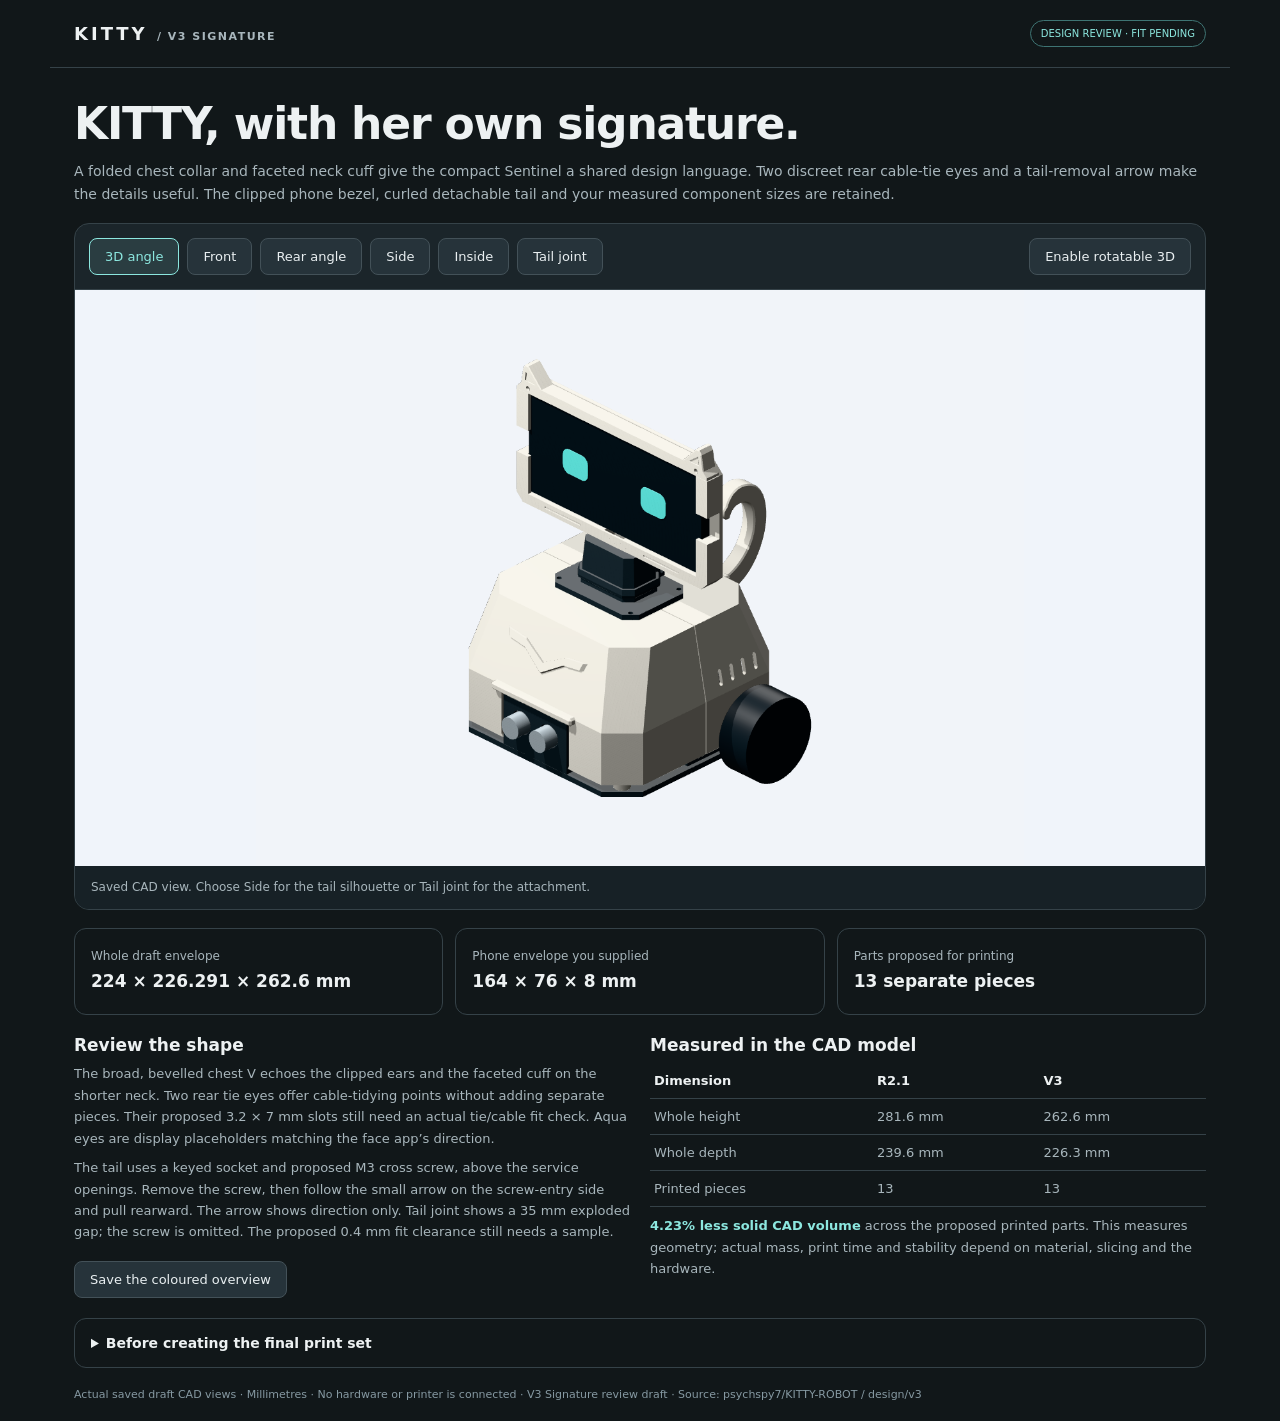
